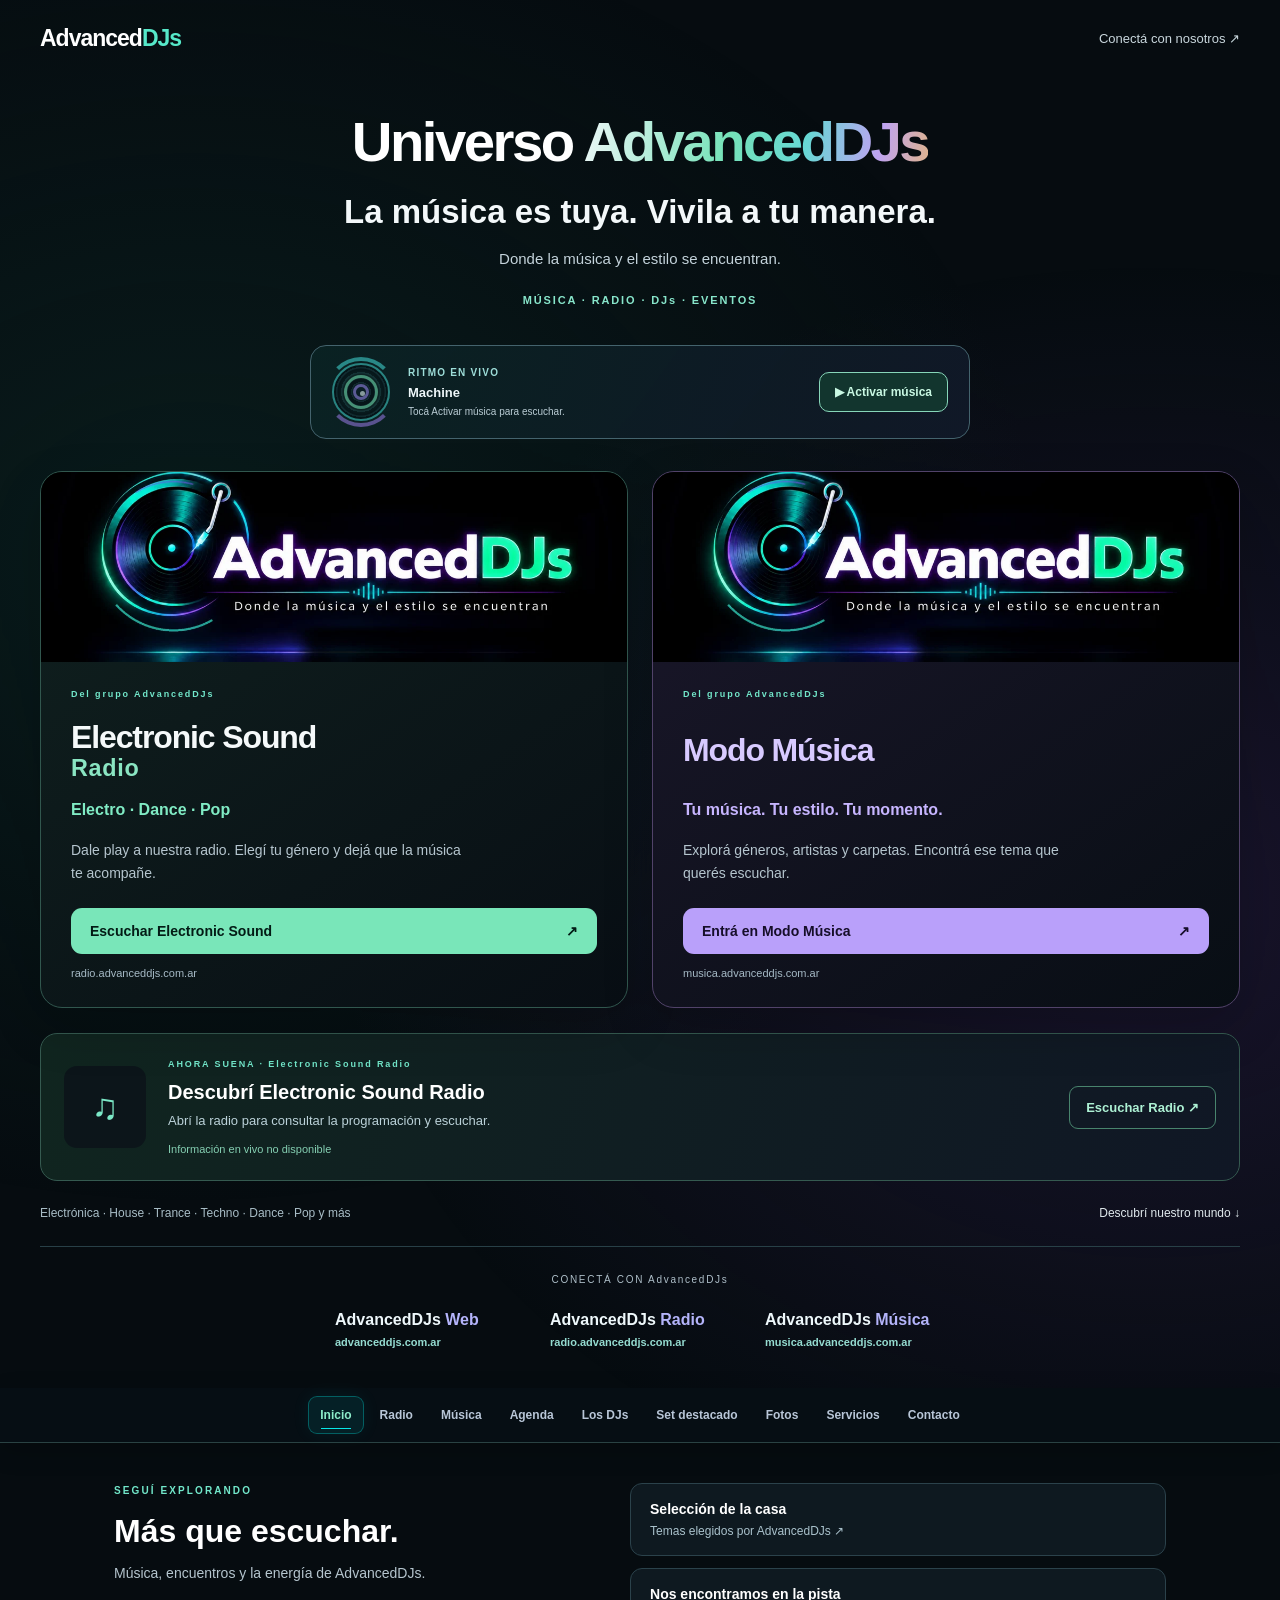
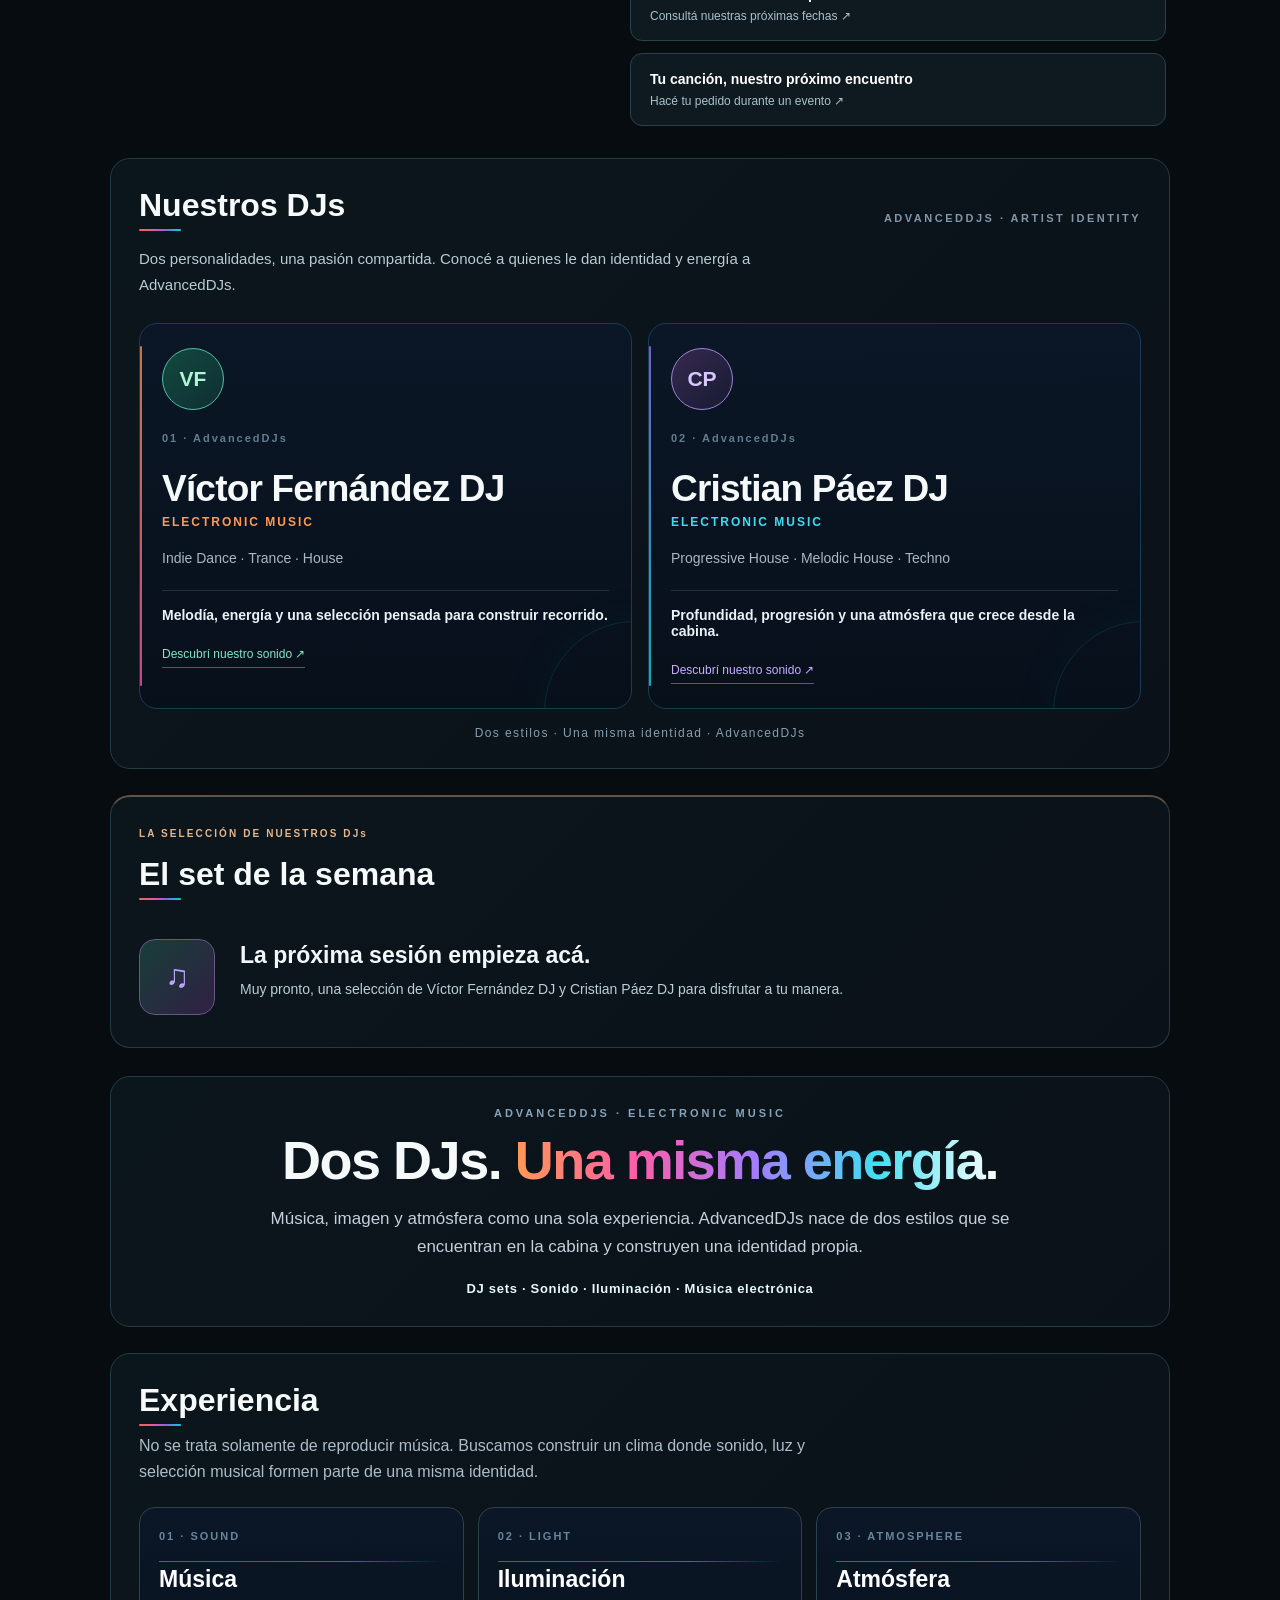
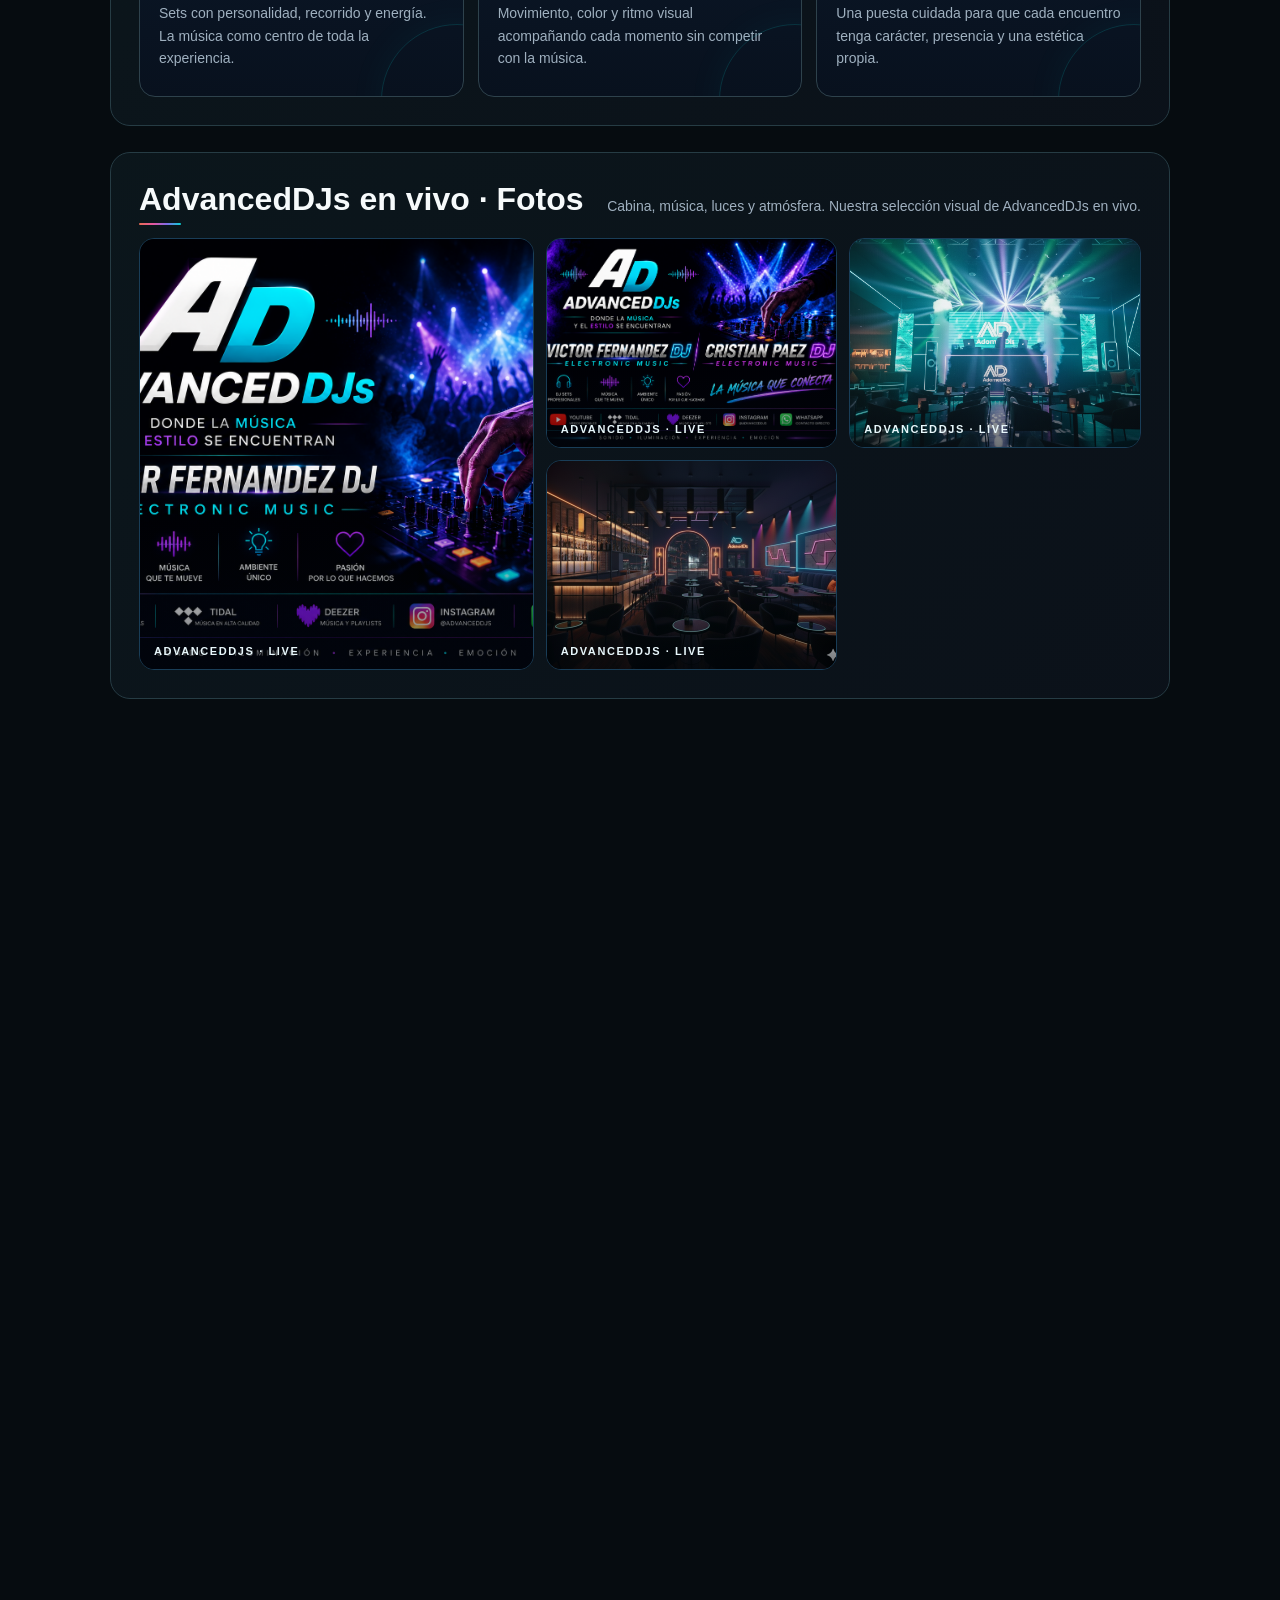
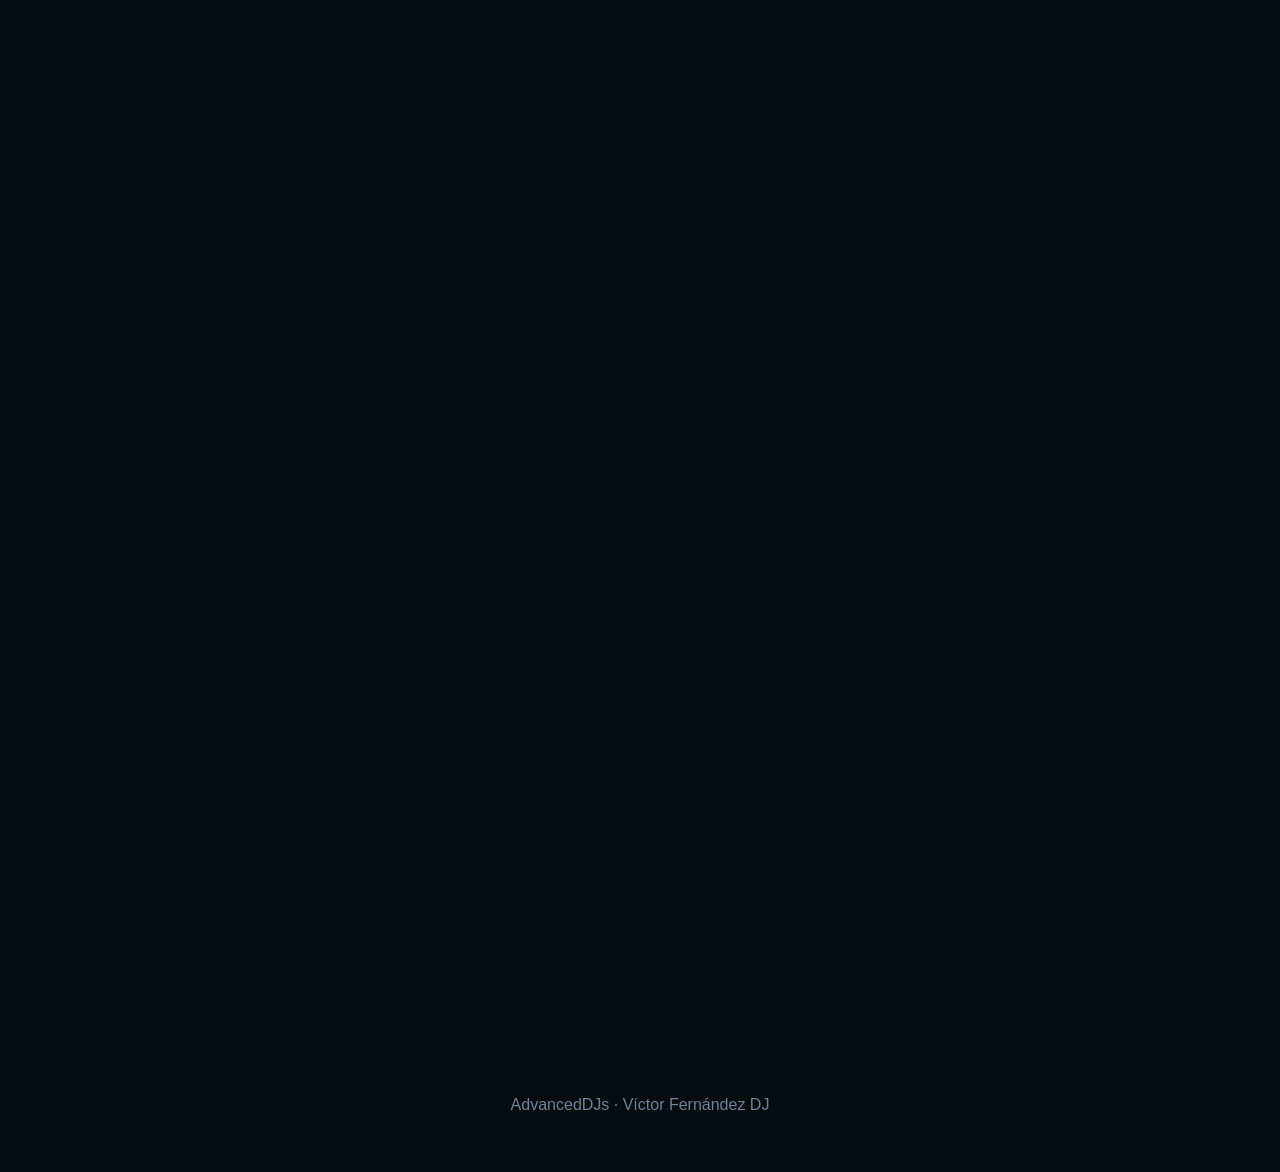
==== index.html @ 0507ba65 "AdvancedDJs Control: actualizar web" ====
<!DOCTYPE html>
<html lang="es">
<head>
<meta charset="UTF-8">
<meta name="viewport" content="width=device-width, initial-scale=1.0">
<title>Universo AdvancedDJs · Radio, Música y DJs</title>
<style id="advanceddjs-final-styles">
:root{
    --bg:#07101f;
    --panel:#070d18;
    --panel2:#0d1728;
    --line:#173653;
    --cyan:#08e7e7;
    --blue:#1a7cff;
    --text:#f7f9fc;
    --muted:#aeb9c8;
    --accent:#00d9d9;
    --shadow:0 14px 40px rgba(0,0,0,.34);
  }
  *{box-sizing:border-box}
  html{scroll-behavior:smooth}
  body{
    margin:0;
    font-family:Arial,Helvetica,sans-serif;
    background:linear-gradient(180deg,#101b36 0%,#0b1326 45%,#08101d 100%);
    color:var(--text);
    padding-bottom:118px;
  }
  a{color:inherit}
  .hero{
    min-height:380px;
    display:flex;
    align-items:center;
    justify-content:center;
    text-align:center;
    padding:55px 20px 40px;
    background:
      radial-gradient(circle at 50% 20%,rgba(0,229,229,.16),transparent 30%),
      linear-gradient(180deg,#030814 0%,#0b1530 100%);
    border-bottom:1px solid var(--line);
  }
  .hero-inner{max-width:1050px}
  .brand{
    font-size:clamp(42px,8vw,90px);
    margin:0;
    letter-spacing:-2px;
    line-height:.95;
    font-weight:900;
  }
  .brand span{color:var(--cyan)}
  .tagline{
    color:#c8d3e7;
    font-size:clamp(17px,2vw,23px);
    margin:18px auto 26px;
    max-width:760px;
  }
  .chips{display:flex;gap:10px;justify-content:center;flex-wrap:wrap}
  .chip{
    padding:9px 15px;border:1px solid #245272;border-radius:999px;
    background:rgba(8,20,40,.72);color:#dceafb;font-size:14px
  }
  .wrap{width:min(980px,calc(100% - 32px));margin:0 auto}
  .section{
    background:rgba(5,11,22,.96);
    border:1px solid rgba(46,91,125,.25);
    border-radius:18px;
    padding:31px 32px;
    margin:32px 0;
    box-shadow:var(--shadow);
  }
  h2{margin:0 0 22px;color:var(--cyan);font-size:32px}
  h3{margin:0 0 6px;font-size:18px}
  p{line-height:1.6;margin:9px 0}
  .muted{color:var(--muted)}
  .people{display:grid;grid-template-columns:1fr 1fr;gap:28px}
  .person{
    padding:18px;border:1px solid #17314d;border-radius:14px;background:#0a1220
  }
  .services{display:grid;grid-template-columns:repeat(2,minmax(0,1fr));gap:13px}
  .service{
    background:#0b1525;border:1px solid #173653;border-radius:13px;padding:15px;
    display:flex;gap:12px;align-items:center
  }
  .service b{display:block}
  .gallery-toolbar,.music-toolbar{
    display:flex;align-items:center;gap:12px;flex-wrap:wrap;margin-bottom:18px
  }
  .btn,.file-label{
    border:1px solid #12718a;background:#073244;color:#fff;
    padding:11px 16px;border-radius:10px;cursor:pointer;font-weight:700;
    transition:.2s ease;
  }
  .btn:hover,.file-label:hover{transform:translateY(-1px);background:#084359}
  input[type=file]{display:none}
  .hint{color:#8293aa;font-size:13px}
  .gallery{
    display:grid;grid-template-columns:repeat(3,minmax(0,1fr));gap:13px;
  }
  .photo{
    position:relative;aspect-ratio:4/3;border-radius:13px;overflow:hidden;
    border:1px solid #1a3e5b;background:#0b1421
  }
  .photo img{width:100%;height:100%;object-fit:cover;display:block}
  .empty{
    border:1px dashed #28516e;border-radius:13px;min-height:170px;
    display:grid;place-items:center;color:#71839b;text-align:center;padding:20px
  }
  .track-list{display:grid;gap:9px}
  .track{
    display:grid;grid-template-columns:28px 46px 1fr auto;align-items:center;gap:12px;
    border:1px solid #193a55;background:#091321;border-radius:12px;padding:10px 13px
  }
  .play-track{
    width:40px;height:40px;border-radius:50%;border:1px solid #166a80;
    background:#063348;color:#fff;cursor:pointer;font-size:18px
  }
  .track-title{font-weight:700}
  .track small{color:#8799ae}
  .remove{
    background:transparent;border:0;color:#6d8198;cursor:pointer;font-size:20px
  }
  .player{
    position:fixed;left:0;right:0;bottom:0;z-index:50;
    background:rgba(2,6,12,.97);border-top:1px solid #1c405c;
    box-shadow:0 -10px 32px rgba(0,0,0,.4);
  }
  .player-inner{
    max-width:1150px;margin:auto;padding:10px 16px;
    display:grid;grid-template-columns:minmax(180px,1fr) auto minmax(240px,1.3fr);
    gap:18px;align-items:center
  }
  .now{min-width:0}
  .now-title{font-weight:800;white-space:nowrap;overflow:hidden;text-overflow:ellipsis}
  .now-sub{font-size:12px;color:#8798ac;margin-top:3px}
  .controls{display:flex;align-items:center;gap:8px}
  .control{
    border:0;background:#111f31;color:#fff;width:39px;height:39px;
    border-radius:50%;font-size:18px;cursor:pointer
  }
  .control.main{background:var(--cyan);color:#00171b;width:46px;height:46px}
  .progress-area{display:grid;grid-template-columns:auto 1fr auto auto;gap:8px;align-items:center}
  .time{font-size:11px;color:#8091a5}
  input[type=range]{accent-color:var(--cyan);width:100%}
  .volume{width:85px!important}
  .music-stage{display:grid;grid-template-columns:minmax(0,1.35fr) minmax(280px,.65fr);gap:16px;align-items:stretch;margin-top:18px}
  .music-stage .track-list{min-width:0}
  .visualizer-card{border:1px solid #193a55;background:linear-gradient(180deg,#091725,#07101b);border-radius:14px;padding:14px;display:flex;flex-direction:column;min-height:230px}
  .visualizer-head{display:flex;justify-content:space-between;gap:10px;align-items:center;margin-bottom:10px}
  .visualizer-title{font-weight:800;color:#e9fbff}
  .visualizer-status{font-size:12px;color:#7ea1b8}
  #visualizer{width:100%;height:165px;display:block;border-radius:10px;background:radial-gradient(circle at 50% 100%,rgba(8,231,231,.10),transparent 50%),#050b12}
  .eq-labels{display:flex;justify-content:space-between;color:#5f8095;font-size:10px;margin-top:7px;letter-spacing:.4px}
  .track.active{border-color:#08aebd;box-shadow:0 0 0 1px rgba(8,231,231,.10) inset;background:#0a1b2b}
  .track-index{font-size:12px;color:#5e758a;text-align:center;font-weight:700}
  @media(max-width:760px){.music-stage{grid-template-columns:1fr}.visualizer-card{min-height:210px}}
  footer{text-align:center;color:#6f8299;padding:20px 0 34px}
  @media(max-width:760px){
    .people,.services,#admin > div[style*="grid-template-columns"]{grid-template-columns:1fr}
    .gallery{grid-template-columns:repeat(2,minmax(0,1fr))}
    .section{padding:24px 20px}
    .player-inner{grid-template-columns:1fr auto}
    .progress-area{grid-column:1/-1}
  }

  .hero{position:relative;overflow:hidden;isolation:isolate}
  .hero::before,.hero::after{
    content:"";position:absolute;z-index:-1;pointer-events:none;
    width:46vw;height:520px;top:-70px;opacity:.28;filter:blur(24px);
    animation:sideGlow 8s ease-in-out infinite alternate;
  }
  .hero::before{
    left:-18vw;
    background:radial-gradient(ellipse at 65% 48%,rgba(0,229,229,.24) 0%,rgba(26,124,255,.08) 28%,rgba(0,229,229,.025) 48%,transparent 72%);
    transform:rotate(-10deg);
  }
  .hero::after{
    right:-18vw;
    background:radial-gradient(ellipse at 35% 48%,rgba(0,229,229,.20) 0%,rgba(26,124,255,.07) 28%,rgba(0,229,229,.02) 48%,transparent 72%);
    transform:rotate(10deg);animation-delay:-3s;
  }
  .hero-lights{position:absolute;inset:0;z-index:-1;pointer-events:none;overflow:hidden}
  .light-beam{position:absolute;top:-90px;width:110px;height:570px;opacity:.105;filter:blur(8px);transform-origin:top center;background:linear-gradient(180deg,rgba(123,255,247,.75),rgba(0,217,217,.16) 48%,transparent 90%);clip-path:polygon(44% 0,56% 0,100% 100%,0 100%);animation:beamDrift 10s ease-in-out infinite alternate}
  .light-beam.b1{left:4%;transform:rotate(-18deg)}
  .light-beam.b2{left:16%;opacity:.07;transform:rotate(-8deg);animation-delay:-4s}
  .light-beam.b3{right:5%;transform:rotate(18deg);animation-delay:-2s}
  .light-beam.b4{right:17%;opacity:.065;transform:rotate(8deg);animation-delay:-6s}
  .hero-halo{position:absolute;z-index:-1;left:50%;top:46%;width:520px;height:220px;transform:translate(-50%,-50%);background:radial-gradient(ellipse,rgba(0,229,229,.065),transparent 68%);filter:blur(12px);pointer-events:none;animation:haloBreath 5.5s ease-in-out infinite}
  .brand{position:relative;text-shadow:0 0 22px rgba(0,229,229,.07);animation:brandEnter .9s ease-out both}
  .brand::after{content:"";position:absolute;left:8%;right:8%;bottom:-12px;height:1px;background:linear-gradient(90deg,transparent,rgba(0,229,229,.65),transparent);opacity:.45;transform:scaleX(.35);animation:lineBreath 4s ease-in-out infinite}
  @keyframes sideGlow{from{opacity:.19;transform:translateY(-8px) scale(.96)}to{opacity:.31;transform:translateY(14px) scale(1.04)}}
  @keyframes beamDrift{0%{margin-top:-10px}100%{margin-top:22px}}
  @keyframes haloBreath{0%,100%{opacity:.45;transform:translate(-50%,-50%) scale(.94)}50%{opacity:.85;transform:translate(-50%,-50%) scale(1.08)}}
  @keyframes brandEnter{from{opacity:0;transform:translateY(10px);filter:blur(5px)}to{opacity:1;transform:none;filter:none}}
  @keyframes lineBreath{0%,100%{opacity:.25;transform:scaleX(.35)}50%{opacity:.65;transform:scaleX(.82)}}
  @media (prefers-reduced-motion:reduce){.hero::before,.hero::after,.light-beam,.hero-halo,.brand,.brand::after{animation:none!important}}

  :root{--music-energy:0;--music-energy-soft:0}
  .music-side-fx{position:fixed;inset:0;z-index:0;pointer-events:none;overflow:hidden;opacity:0;transition:opacity .45s ease}
  body.music-playing .music-side-fx{opacity:1}
  .side-zone{position:absolute;top:0;bottom:0;width:min(27vw,360px);overflow:hidden;filter:saturate(.95)}
  .side-zone.left{left:0}.side-zone.right{right:0}
  .side-zone::before{content:"";position:absolute;inset:-10% -48%;background:radial-gradient(ellipse at center,rgba(16,239,224,calc(.055 + var(--music-energy-soft)*.12)),transparent 62%);filter:blur(20px)}
  .side-beam{position:absolute;top:-16vh;width:112px;height:138vh;transform-origin:50% 0%;clip-path:polygon(46% 0,54% 0,100% 100%,0 100%);background:linear-gradient(180deg,rgba(210,255,251,.62),rgba(26,239,225,.22) 30%,rgba(0,174,194,.07) 64%,transparent 94%);filter:blur(4.5px);opacity:calc(.08 + var(--music-energy)*.28);mix-blend-mode:screen;transition:opacity .06s linear}
  .side-beam.sb4{width:76px;opacity:calc(.055 + var(--music-energy-soft)*.18);filter:blur(3px)}
  .left .sb1{left:-34px;animation:musicSweepL 4.8s ease-in-out infinite alternate}
  .left .sb2{left:58px;animation:musicSweepL2 6.2s ease-in-out infinite alternate -2s}
  .left .sb3{left:145px;width:74px;animation:musicSweepL3 5.4s ease-in-out infinite alternate -3.5s}
  .left .sb4{left:215px;animation:musicSweepL4 7s ease-in-out infinite alternate -1s}
  .right .sb1{right:-34px;animation:musicSweepR 5s ease-in-out infinite alternate -.7s}
  .right .sb2{right:58px;animation:musicSweepR2 6.4s ease-in-out infinite alternate -2.6s}
  .right .sb3{right:145px;width:74px;animation:musicSweepR3 5.6s ease-in-out infinite alternate -3.8s}
  .right .sb4{right:215px;animation:musicSweepR4 7.2s ease-in-out infinite alternate -1.4s}
  .side-scan{position:absolute;left:-15%;right:-15%;height:2px;top:18%;background:linear-gradient(90deg,transparent,rgba(171,255,249,.7),rgba(0,229,216,.55),transparent);box-shadow:0 0 12px rgba(0,229,216,.34);opacity:calc(.08 + var(--music-energy-soft)*.36);animation:scanDown 5.8s linear infinite}
  .side-dots{position:absolute;inset:0;opacity:calc(.08 + var(--music-energy-soft)*.24);background-image:radial-gradient(circle,rgba(158,255,248,.48) 0 1px,transparent 1.7px);background-size:37px 47px;mask-image:linear-gradient(to bottom,transparent 0%,#000 12%,#000 90%,transparent 100%);animation:dotsFloat 7.5s linear infinite}
  .side-pulse{position:absolute;top:40%;width:220px;height:220px;border:1px solid rgba(0,229,216,.23);border-radius:50%;opacity:calc(.05 + var(--music-energy)*.24);transform:scale(calc(.70 + var(--music-energy-soft)*.55));box-shadow:0 0 46px rgba(0,229,216,calc(.04 + var(--music-energy-soft)*.11));transition:transform .06s linear,opacity .06s linear}
  .left .side-pulse{left:-115px}.right .side-pulse{right:-115px}
  @keyframes musicSweepL{0%{transform:rotate(-28deg) translateX(-30px)}55%{transform:rotate(-11deg) translateX(20px)}100%{transform:rotate(-20deg) translateX(48px)}}
  @keyframes musicSweepL2{0%{transform:rotate(-16deg) translateX(-18px)}100%{transform:rotate(4deg) translateX(34px)}}
  @keyframes musicSweepL3{0%{transform:rotate(-5deg) translateX(-14px)}100%{transform:rotate(14deg) translateX(25px)}}
  @keyframes musicSweepL4{0%{transform:rotate(8deg) translateX(-22px)}100%{transform:rotate(22deg) translateX(18px)}}
  @keyframes musicSweepR{0%{transform:rotate(28deg) translateX(30px)}55%{transform:rotate(11deg) translateX(-20px)}100%{transform:rotate(20deg) translateX(-48px)}}
  @keyframes musicSweepR2{0%{transform:rotate(16deg) translateX(18px)}100%{transform:rotate(-4deg) translateX(-34px)}}
  @keyframes musicSweepR3{0%{transform:rotate(5deg) translateX(14px)}100%{transform:rotate(-14deg) translateX(-25px)}}
  @keyframes musicSweepR4{0%{transform:rotate(-8deg) translateX(22px)}100%{transform:rotate(-22deg) translateX(-18px)}}
  @keyframes scanDown{0%{top:8%;opacity:0}12%{opacity:.55}50%{opacity:.28}88%{opacity:.5}100%{top:92%;opacity:0}}
  @keyframes dotsFloat{from{background-position:0 0}to{background-position:18px -141px}}
  body>header,body>main,body>.player{position:relative;z-index:2}
  @media(max-width:900px){.side-zone{width:17vw}.side-beam{width:66px}.left .sb3,.right .sb3{display:none}}
  @media(max-width:620px){.music-side-fx{display:none}}
  @media(prefers-reduced-motion:reduce){.side-beam,.side-dots{animation:none!important}}

  .brand{transition:text-shadow .12s ease,filter .12s ease;position:relative;z-index:2}
  body.music-playing .brand{filter:brightness(1.05)}
  .show-toggle{position:fixed;right:18px;bottom:132px;z-index:70;border:1px solid #17869a;background:rgba(4,28,39,.92);color:#eaffff;padding:10px 15px;border-radius:999px;font-weight:800;cursor:pointer;box-shadow:0 8px 25px rgba(0,0,0,.3)}
  .show-toggle.active{background:var(--cyan);color:#00171b;box-shadow:0 0 24px rgba(8,231,231,.34)}
  body.show-mode #quienes,body.show-mode #presentacion,body.show-mode #servicios,body.show-mode #galeria,body.show-mode #contacto,body.show-mode #plataformas,body.show-mode footer{display:none!important}
  body.show-mode .hero{min-height:46vh}
  body.show-mode #musica{margin-top:24px}
  body.show-mode .wrap{width:min(1100px,calc(100% - 32px))}
  .live-badge{display:none;margin-left:9px;padding:3px 7px;border-radius:999px;background:rgba(8,231,231,.13);border:1px solid rgba(8,231,231,.35);font-size:10px;color:var(--cyan);letter-spacing:1px;vertical-align:middle}
  body.music-playing .live-badge{display:inline-block}

  .photo{cursor:zoom-in;transition:transform .25s ease,border-color .25s ease,box-shadow .25s ease}
  .photo:hover{transform:translateY(-3px) scale(1.012);border-color:#1fa9b8;box-shadow:0 14px 28px rgba(0,0,0,.32),0 0 24px rgba(8,231,231,.08)}
  .photo::after{content:"⌕";position:absolute;right:10px;bottom:9px;width:34px;height:34px;border-radius:50%;display:grid;place-items:center;background:rgba(2,9,16,.70);border:1px solid rgba(8,231,231,.35);color:#dfffff;font-size:20px;opacity:0;transform:translateY(5px);transition:.22s ease;backdrop-filter:blur(5px)}
  .photo:hover::after{opacity:1;transform:translateY(0)}
  .lightbox{position:fixed;inset:0;z-index:120;display:none;align-items:center;justify-content:center;padding:28px;background:rgba(0,4,9,.88);backdrop-filter:blur(9px)}
  .lightbox.open{display:flex;animation:lbFade .22s ease}
  .lightbox-stage{position:relative;width:min(1180px,94vw);height:min(78vh,780px);display:flex;align-items:center;justify-content:center}
  .lightbox-img{max-width:100%;max-height:100%;object-fit:contain;border-radius:16px;border:1px solid rgba(74,163,190,.36);box-shadow:0 26px 90px rgba(0,0,0,.68),0 0 42px rgba(8,231,231,.08);animation:lbZoom .24s ease}
  .lightbox-close,.lightbox-nav{position:absolute;border:1px solid rgba(50,153,178,.48);background:rgba(5,18,30,.78);color:#fff;cursor:pointer;display:grid;place-items:center;backdrop-filter:blur(8px);transition:.2s ease}
  .lightbox-close:hover,.lightbox-nav:hover{background:rgba(8,55,70,.9);border-color:#08d7d7;transform:scale(1.05)}
  .lightbox-close{top:18px;right:20px;width:45px;height:45px;border-radius:50%;font-size:27px;z-index:2}
  .lightbox-nav{top:50%;transform:translateY(-50%);width:52px;height:68px;border-radius:14px;font-size:31px;z-index:2}
  .lightbox-nav:hover{transform:translateY(-50%) scale(1.05)}
  .lightbox-prev{left:18px}.lightbox-next{right:18px}
  .lightbox-caption{position:absolute;left:50%;bottom:18px;transform:translateX(-50%);max-width:80%;padding:9px 15px;border-radius:999px;background:rgba(2,9,16,.72);border:1px solid rgba(31,122,146,.38);color:#d8e8ef;font-size:13px;white-space:nowrap;overflow:hidden;text-overflow:ellipsis;backdrop-filter:blur(8px)}
  .lightbox-count{color:var(--cyan);font-weight:800;margin-left:8px}
  @keyframes lbFade{from{opacity:0}to{opacity:1}}
  @keyframes lbZoom{from{opacity:0;transform:scale(.965)}to{opacity:1;transform:scale(1)}}
  @media(max-width:700px){.lightbox{padding:14px}.lightbox-stage{width:100%;height:76vh}.lightbox-nav{width:44px;height:58px;font-size:27px}.lightbox-prev{left:6px}.lightbox-next{right:6px}.lightbox-close{right:8px;top:8px}.lightbox-caption{bottom:8px;max-width:90%}}

  .photo.selected{border-color:var(--cyan);box-shadow:0 0 0 2px rgba(8,231,231,.16),0 14px 30px rgba(0,0,0,.34),0 0 26px rgba(8,231,231,.13)}
  .photo-selector{position:absolute;left:9px;top:9px;z-index:4;width:31px;height:31px;border-radius:50%;border:1px solid rgba(120,205,218,.5);background:rgba(2,10,18,.74);color:#d8f7f7;display:grid;place-items:center;cursor:pointer;font-size:16px;font-weight:900;backdrop-filter:blur(6px);transition:.18s ease}
  .photo-selector:hover{transform:scale(1.07);border-color:var(--cyan);background:rgba(5,45,57,.9)}
  .photo.selected .photo-selector{background:var(--cyan);color:#00171b;border-color:var(--cyan);box-shadow:0 0 17px rgba(8,231,231,.3)}
  .gallery-toolbar .btn:disabled{opacity:.42;cursor:not-allowed;transform:none;background:#0b1a27;border-color:#244050;color:#77909f}

  .now{display:grid;grid-template-columns:54px minmax(0,1fr);gap:11px;align-items:center;min-width:0}
  .now-cover{width:54px;height:54px;border-radius:11px;overflow:hidden;position:relative;border:1px solid rgba(34,126,150,.58);background:radial-gradient(circle at 35% 25%,rgba(8,231,231,.22),transparent 34%),linear-gradient(145deg,#0b2030,#06101a 68%);box-shadow:0 7px 18px rgba(0,0,0,.34),inset 0 0 20px rgba(8,231,231,.035);display:grid;place-items:center;transition:width .28s ease,height .28s ease,border-radius .28s ease,box-shadow .28s ease}
  .now-cover img{width:100%;height:100%;object-fit:cover;display:none}
  .now-cover.has-image img{display:block}
  .now-cover.has-image .cover-fallback{display:none}
  .cover-fallback{position:absolute;inset:0;display:grid;place-items:center;font-weight:900;font-size:16px;letter-spacing:-1px;color:#eaffff;text-shadow:0 0 14px rgba(8,231,231,.28)}
  .cover-fallback span{color:var(--cyan)}
  .cover-ring{position:absolute;width:31px;height:31px;border-radius:50%;border:1px solid rgba(8,231,231,.26);box-shadow:0 0 13px rgba(8,231,231,.08);opacity:.65}
  body.music-playing .cover-ring{animation:coverSpin 5s linear infinite}
  .now-copy{min-width:0}
  .now-title{white-space:nowrap;overflow:hidden;text-overflow:ellipsis}
  body.show-mode .player-inner{max-width:1250px;grid-template-columns:minmax(330px,1.05fr) auto minmax(300px,1.25fr);padding-top:14px;padding-bottom:14px}
  body.show-mode .now{grid-template-columns:82px minmax(0,1fr);gap:15px}
  body.show-mode .now-cover{width:82px;height:82px;border-radius:15px;box-shadow:0 10px 30px rgba(0,0,0,.45),0 0 28px rgba(8,231,231,.10)}
  body.show-mode .cover-fallback{font-size:22px}
  body.show-mode .cover-ring{width:48px;height:48px}
  body.show-mode .now-title{font-size:17px}
  body.show-mode .now-sub{font-size:13px}
  body.show-mode .show-toggle{bottom:154px}
  @keyframes coverSpin{to{transform:rotate(360deg)}}
  @media(max-width:760px){.now{grid-template-columns:46px minmax(0,1fr);gap:9px}.now-cover{width:46px;height:46px}.player-inner{grid-template-columns:minmax(0,1fr) auto}.progress-area{grid-column:1/-1}body.show-mode .player-inner{grid-template-columns:minmax(0,1fr) auto}body.show-mode .now{grid-template-columns:60px minmax(0,1fr)}body.show-mode .now-cover{width:60px;height:60px}}

  .contact-grid{display:grid;grid-template-columns:repeat(3,minmax(0,1fr));gap:14px}
  .contact-card,.platform-card{
    border:1px solid #173653;background:linear-gradient(180deg,#0b1728,#09121f);
    border-radius:15px;padding:18px;min-height:130px;display:flex;flex-direction:column;
    justify-content:space-between;box-shadow:0 10px 24px rgba(0,0,0,.18);
    transition:transform .2s ease,border-color .2s ease,box-shadow .2s ease;
  }
  .contact-card:hover,.platform-card:hover{transform:translateY(-2px);border-color:#1c7187;box-shadow:0 13px 30px rgba(0,0,0,.26)}
  .contact-icon,.platform-icon{font-size:28px;margin-bottom:10px}
  .contact-card b,.platform-card b{font-size:18px}
  .contact-card .muted,.platform-card .muted{font-size:13px;display:block;margin:5px 0 14px}
  .direct-link{display:inline-flex;align-items:center;justify-content:center;gap:8px;text-decoration:none;
    border:1px solid #14748c;background:#073244;color:#fff;padding:10px 13px;border-radius:10px;font-weight:800}
  .direct-link:hover{background:#08465c}
  .platform-grid{display:grid;grid-template-columns:repeat(3,minmax(0,1fr));gap:14px}
  .platform-card{text-align:center;align-items:stretch}
  .platform-card .platform-icon{font-size:34px}
  .player-platforms{
    display:flex;align-items:center;justify-content:center;gap:8px;flex-wrap:wrap;
    padding:7px 12px 0;
  }
  .player-platform-label{font-size:10px;letter-spacing:1.2px;text-transform:uppercase;color:#6f859b;font-weight:800;margin-right:2px}
  .player-platform{
    display:inline-flex;align-items:center;gap:6px;text-decoration:none;color:#dcebf6;
    border:1px solid #1b4762;background:rgba(7,25,39,.86);border-radius:999px;
    padding:6px 10px;font-size:11px;font-weight:800;transition:.2s ease;
  }
  .player-platform:hover{transform:translateY(-1px);border-color:var(--cyan);box-shadow:0 0 16px rgba(8,231,231,.12)}
  .player-platform .picon{color:var(--cyan);font-size:12px}
  .contact-phone-secondary{display:none}
  .contact-phone-secondary.visible{display:flex}
  @media(max-width:760px){
    .player-platforms{justify-content:flex-start;overflow-x:auto;flex-wrap:nowrap;padding:6px 14px 0}
    .player-platform-label{display:none}
    .player-platform{white-space:nowrap}
  }
  .admin-links{display:grid;grid-template-columns:repeat(2,minmax(0,1fr));gap:12px;margin-top:14px}
  .admin-field{display:grid;gap:6px}
  .admin-field label{font-size:12px;color:#8ea2b7;font-weight:700}
  .admin-field input{width:100%;padding:10px 11px;border-radius:9px;border:1px solid #1b425e;background:#08111d;color:#fff;outline:none}
  .admin-field input:focus{border-color:var(--cyan)}
  .save-links{margin-top:14px}
  @media(max-width:760px){.contact-grid,.platform-grid,.admin-links{grid-template-columns:1fr}}

  #admin{display:none}
  body.admin-mode #admin{display:block}
  .admin-ui{display:none!important}
  body.admin-mode .admin-ui{display:flex!important}
  .admin-access{
    position:fixed;left:16px;bottom:132px;z-index:72;width:42px;height:42px;border-radius:50%;
    border:1px solid #214760;background:rgba(4,16,28,.88);color:#8da5b8;cursor:pointer;
    font-size:17px;box-shadow:0 8px 22px rgba(0,0,0,.28);transition:.2s ease;backdrop-filter:blur(8px)
  }
  .admin-access:hover{color:#fff;border-color:#17869a;box-shadow:0 0 18px rgba(8,231,231,.12)}
  .admin-access.active{color:#00171b;background:var(--cyan);border-color:var(--cyan)}
  .admin-note{margin-left:8px;font-size:12px;color:#7890a4}
  .contact-card.unconfigured{display:none}
  @media(max-width:760px){
    .admin-access{left:10px;bottom:154px;width:38px;height:38px;font-size:15px}
    .show-toggle{right:10px}
  }

  .quick-nav{position:sticky;top:0;z-index:46;background:rgba(3,9,18,.93);backdrop-filter:blur(14px);border-bottom:1px solid rgba(32,92,126,.45);box-shadow:0 8px 26px rgba(0,0,0,.2)}
  .quick-nav-inner{width:min(1180px,calc(100% - 24px));margin:auto;display:flex;align-items:center;gap:6px;overflow-x:auto;scrollbar-width:none;padding:9px 0}
  .quick-nav-inner::-webkit-scrollbar{display:none}
  .quick-link{flex:0 0 auto;text-decoration:none;color:#b8c6d8;border:1px solid transparent;border-radius:9px;padding:9px 12px;font-size:13px;font-weight:800;transition:.2s ease;white-space:nowrap}
  .quick-link:hover,.quick-link.active{color:#fff;background:rgba(0,217,217,.09);border-color:rgba(0,217,217,.34);box-shadow:0 0 18px rgba(0,217,217,.07)}
  .quick-link .mi{margin-right:6px;color:var(--cyan)}
  section[id],header[id]{scroll-margin-top:72px}
  .track-list:not(.expanded) .track:nth-child(n+4){display:none}
  .tracks-expand{margin-top:10px;width:100%;border:1px solid #19516d;background:#081b2a;color:#dffcff;border-radius:11px;padding:11px 14px;font-weight:800;cursor:pointer;transition:.2s ease}
  .tracks-expand:hover{background:#0a3042;border-color:#09bfc7}
  .tracks-expand[hidden]{display:none}
  .brand-svg{width:34px;height:34px;display:block}
  .contact-icon .brand-svg,.platform-icon .brand-svg{margin:auto}
  .platform-card.youtube .platform-icon{color:#ff3b3b}
  .platform-card.tidal .platform-icon{color:#fff}
  .platform-card.deezer .platform-icon{color:#b95cff}
  @media(max-width:760px){.quick-nav-inner{width:calc(100% - 12px)}.quick-link{padding:8px 10px;font-size:12px}}

  .admin-access{width:auto;min-width:108px;padding:0 15px;gap:8px;display:flex;align-items:center;justify-content:center;white-space:nowrap}
  .admin-gear{font-size:17px;line-height:1}
  .admin-text{font-size:12px;font-weight:900;letter-spacing:.7px}
  button,.btn,.file-label,.control,.play-track,.admin-access{touch-action:manipulation;-webkit-tap-highlight-color:transparent}
  .file-label{display:inline-flex;align-items:center;justify-content:center;min-height:44px}
  @media (hover:none){.btn:hover,.file-label:hover{transform:none}}
  @media(max-width:760px){
    body{padding-bottom:150px}
    .wrap{width:min(100% - 20px,980px)}
    .hero{min-height:320px;padding:38px 14px 30px}
    .brand{font-size:clamp(38px,14vw,64px)}
    .section{margin:18px 0;padding:21px 16px;border-radius:15px}
    h2{font-size:26px}
    .gallery{grid-template-columns:1fr 1fr;gap:9px}
    .gallery-toolbar,.music-toolbar{align-items:stretch}
    .gallery-toolbar .file-label,.music-toolbar .file-label,.gallery-toolbar .btn,.music-toolbar .btn{flex:1 1 145px}
    .track{grid-template-columns:42px minmax(0,1fr) auto;padding:9px 10px}
    .player-inner{padding:9px 10px;gap:9px}
    .progress-area{gap:6px}
    .volume{width:70px!important}
    .admin-access{left:10px;bottom:160px;min-width:98px;height:44px;padding:0 12px;border-radius:22px}
    body.admin-mode #admin{scroll-margin-top:14px}
    .admin-links{grid-template-columns:1fr}
    .admin-field input{min-height:44px;font-size:16px}
  }
  @media(max-width:430px){
    .gallery{grid-template-columns:1fr}
    .people,.services{grid-template-columns:1fr}
    .admin-access{bottom:166px}
    .admin-text{font-size:11px}
  }
  @supports(padding:max(0px)){
    .admin-access{left:max(10px,env(safe-area-inset-left));bottom:max(154px,calc(140px + env(safe-area-inset-bottom)))}
  }

  .share-web-box{
    margin-top:14px;
    width:min(620px,100%);
    display:flex;
    align-items:center;
    justify-content:space-between;
    gap:16px;
    padding:14px 18px;
    border:1px solid rgba(37,211,102,.65);
    border-radius:14px;
    background:linear-gradient(180deg,#0b1728,#09121f);
  }
  .share-web-left{display:flex;align-items:center;gap:14px;min-width:0}
  .share-web-dot{
    width:24px;height:24px;flex:0 0 24px;border-radius:50%;
    background:radial-gradient(circle at 35% 30%,#c9ffe2 0%,#68e9a0 35%,#25D366 70%,#0b7f45 100%);
  }
  .share-web-copy{display:flex;flex-direction:column;gap:2px;min-width:0}
  .share-web-copy b{font-size:15px}
  .share-web-copy span{font-size:13px;color:var(--muted)}
  .share-web-btn{
    display:inline-flex;align-items:center;justify-content:center;
    min-width:138px;padding:11px 16px;border:1px solid #25D366;
    border-radius:10px;color:#fff;text-decoration:none;font-weight:800;
    background:#071f24;white-space:nowrap;
  }
  @media(max-width:620px){
    .share-web-box{flex-wrap:wrap}
    .share-web-btn{width:100%}
  }

  .whatsapp-contact{
    margin-top:14px;
    width:min(620px,100%);
    display:flex;
    align-items:center;
    justify-content:space-between;
    gap:16px;
    padding:14px 18px;
    border:1px solid rgba(37,211,102,.65);
    border-radius:14px;
    background:linear-gradient(180deg,#0b1728,#09121f);
  }
  .whatsapp-contact-left{display:flex;align-items:center;gap:14px;min-width:0}
  .whatsapp-logo{
    width:30px;height:30px;flex:0 0 30px;border-radius:50%;
    display:grid;place-items:center;background:#25D366;
    box-shadow:0 0 18px rgba(37,211,102,.25);
  }
  .whatsapp-logo svg{width:19px;height:19px;display:block;fill:#fff}
  .whatsapp-contact-copy{display:flex;flex-direction:column;gap:2px;min-width:0}
  .whatsapp-contact-copy b{font-size:15px;color:#fff}
  .whatsapp-contact-copy span{font-size:13px;color:var(--muted)}
  .whatsapp-contact-btn{
    display:inline-flex;align-items:center;justify-content:center;
    min-width:138px;padding:11px 16px;border:1px solid #25D366;
    border-radius:10px;color:#fff;text-decoration:none;font-weight:800;
    background:#071f24;white-space:nowrap;
  }
  .whatsapp-contact-btn:hover,.share-web-btn:hover{
    background:#0a352d;transform:translateY(-1px);
  }
  @media(max-width:620px){
    .whatsapp-contact{flex-wrap:wrap}
    .whatsapp-contact-btn{width:100%}
  }

  #contacto .contact-grid{
    grid-template-columns:repeat(2,minmax(0,1fr));
    align-items:stretch;
  }
  #contacto .contact-card{
    min-height:190px;
  }
  .whatsapp-contact{
    margin-top:0 !important;
    width:100% !important;
    min-height:190px;
    display:flex;
    flex-direction:column;
    align-items:stretch;
    justify-content:space-between;
    gap:14px;
    padding:18px;
    border:1px solid #173653;
    border-radius:15px;
    background:linear-gradient(180deg,#0b1728,#09121f);
    box-shadow:0 10px 24px rgba(0,0,0,.18);
  }
  .whatsapp-contact-left{
    display:flex;
    align-items:flex-start;
    gap:14px;
  }
  .whatsapp-contact-btn{
    width:100%;
    min-width:0;
  }
  .share-web-box{
    margin:14px auto 0 !important;
    width:min(620px,100%) !important;
  }
  @media(max-width:760px){
    #contacto .contact-grid{grid-template-columns:1fr}
  }

.artist-identity{text-align:center;position:relative;overflow:hidden;background:radial-gradient(circle at 15% 15%,rgba(255,75,170,.10),transparent 28%),radial-gradient(circle at 85% 80%,rgba(8,231,231,.10),transparent 28%),linear-gradient(145deg,#07101d,#0b1424)}
.identity-kicker{color:#87a3b7;font-size:11px;font-weight:900;letter-spacing:3px;text-transform:uppercase}
.identity-title{margin:10px 0 8px;font-size:clamp(31px,5vw,54px);font-weight:900;letter-spacing:-1.5px}.identity-title span{background:linear-gradient(90deg,#ff9954,#ff5da9,#a27cff,#42dff1,#fff);-webkit-background-clip:text;background-clip:text;color:transparent}
.identity-lead{max-width:720px;margin:14px auto 24px;color:#c4d0dc;font-size:17px}.artist-duo{display:grid;grid-template-columns:1fr 1fr;gap:14px;max-width:760px;margin:auto}
.artist-profile{text-align:left;padding:17px 18px;border:1px solid #1b405a;border-radius:14px;background:rgba(5,17,29,.72)}.artist-profile b{display:block;font-size:18px;margin-bottom:5px}.artist-profile span{color:#91a7b9;font-size:13px}
.identity-signature{margin-top:20px;color:#e7f8fb;font-size:13px;font-weight:800;letter-spacing:.7px}.presentation-btn{margin-top:24px;border:1px solid rgba(8,231,231,.55);background:#062a38;color:#eaffff;padding:13px 22px;border-radius:999px;font-weight:900;cursor:pointer}
.dj-presentation{position:fixed;inset:0;z-index:200;display:none;background:radial-gradient(circle at 20% 20%,#29142c 0,transparent 35%),radial-gradient(circle at 80% 80%,#082b36 0,transparent 35%),#02060c;color:#fff}.dj-presentation.open{display:block}
.presentation-close{position:absolute;right:22px;top:22px;z-index:5;width:46px;height:46px;border-radius:50%;border:1px solid #315268;background:#08131d;color:#fff;font-size:25px;cursor:pointer}
.presentation-stage{height:100%;display:grid;place-items:center;padding:70px 24px}.presentation-slide{position:absolute;width:min(900px,88vw);text-align:center;opacity:0;transform:translateY(18px);transition:.7s;pointer-events:none}.presentation-slide.active{opacity:1;transform:none}
.ps-brand{font-size:clamp(52px,11vw,112px);font-weight:950;letter-spacing:-4px;line-height:.9}.ps-brand span{color:#08e7e7}.ps-tag{font-size:clamp(20px,3vw,32px);font-weight:700;margin-top:20px}.ps-small{margin-top:15px;color:#8fa8ba;font-size:13px;letter-spacing:1.4px;text-transform:uppercase}
.ps-big{font-size:clamp(32px,6vw,66px);font-weight:900;line-height:1.05}.ps-gradient{background:linear-gradient(90deg,#ff9954,#ff5da9,#a27cff,#42dff1,#fff);-webkit-background-clip:text;background-clip:text;color:transparent}.ps-duo{display:flex;justify-content:center;gap:28px;flex-wrap:wrap;margin-top:25px}.ps-person{min-width:250px;padding:18px;border-top:1px solid #1c6c7e;border-bottom:1px solid #263b55}.ps-person span{display:block;color:#8fa8ba;margin-top:7px}
.presentation-progress{position:absolute;left:50%;bottom:28px;transform:translateX(-50%);display:flex;gap:7px}.presentation-progress span{width:28px;height:3px;background:#263746}.presentation-progress span.active{background:#08e7e7}
@media(max-width:700px){.artist-duo{grid-template-columns:1fr}.identity-lead{font-size:15px}}

.experience-section{
  position:relative;overflow:hidden;
  background:linear-gradient(145deg,#07101c,#091522);
}
.experience-intro{max-width:720px;color:#aebdca;margin-top:-8px;margin-bottom:22px}
.experience-grid{display:grid;grid-template-columns:repeat(3,minmax(0,1fr));gap:14px}
.experience-card{
  position:relative;min-height:190px;padding:22px 19px;border-radius:16px;
  border:1px solid #193b54;background:linear-gradient(180deg,#0b1727,#08111e);
  overflow:hidden;transform:translateY(18px);opacity:0;
  transition:opacity .65s ease,transform .65s ease,border-color .25s ease;
}
.experience-card.visible{transform:none;opacity:1}
.experience-card:nth-child(2){transition-delay:.10s}
.experience-card:nth-child(3){transition-delay:.20s}
.experience-card:hover{border-color:#1c8295}
.experience-number{font-size:11px;color:#68859a;letter-spacing:2px;font-weight:900}
.experience-card h3{font-size:23px;margin:24px 0 9px;color:#fff}
.experience-card p{font-size:14px;color:#9fb0bf;margin:0}
.experience-line{position:absolute;left:19px;right:19px;top:53px;height:1px;background:linear-gradient(90deg,#ff765e,#b86cff,#08e7e7,transparent);opacity:.55}
.experience-card::after{content:"";position:absolute;width:150px;height:150px;right:-70px;bottom:-80px;border:1px solid rgba(8,231,231,.15);border-radius:50%;box-shadow:0 0 38px rgba(8,231,231,.05)}
.identity-actions{margin-top:24px;display:flex;justify-content:center;gap:10px;flex-wrap:wrap}
.listen-now-btn{
  border:1px solid rgba(255,94,166,.55);background:rgba(48,13,38,.72);color:#fff;
  padding:13px 22px;border-radius:999px;font-weight:900;cursor:pointer;transition:.2s ease;
}
.listen-now-btn:hover{transform:translateY(-2px);border-color:#ff6baa;box-shadow:0 0 25px rgba(255,92,169,.12)}
@media(max-width:760px){.experience-grid{grid-template-columns:1fr}.experience-card{min-height:155px}}

#quienes{
  position:relative;
  overflow:hidden;
  background:
    radial-gradient(circle at 12% 20%,rgba(255,104,78,.08),transparent 30%),
    radial-gradient(circle at 88% 78%,rgba(8,231,231,.08),transparent 30%),
    linear-gradient(145deg,#07101d,#0a1422);
}
.djs-heading-row{
  display:flex;
  align-items:end;
  justify-content:space-between;
  gap:18px;
  margin-bottom:22px;
}
.djs-heading-row h2{margin-bottom:0}
.djs-kicker{
  color:#8198aa;
  font-size:11px;
  letter-spacing:2.5px;
  text-transform:uppercase;
  font-weight:900;
}
.dj-artists{
  display:grid;
  grid-template-columns:1fr 1fr;
  gap:16px;
}
.dj-artist-card{
  position:relative;
  min-height:240px;
  padding:24px 22px;
  border:1px solid #1a3b54;
  border-radius:16px;
  background:
    linear-gradient(180deg,rgba(11,23,39,.96),rgba(7,15,26,.96));
  overflow:hidden;
  transition:.25s ease;
}
.dj-artist-card:hover{
  transform:translateY(-3px);
  border-color:#1b7589;
  box-shadow:0 15px 34px rgba(0,0,0,.28),0 0 24px rgba(8,231,231,.06);
}
.dj-artist-card::after{
  content:"";
  position:absolute;
  width:180px;
  height:180px;
  border-radius:50%;
  right:-95px;
  bottom:-95px;
  border:1px solid rgba(8,231,231,.13);
  box-shadow:0 0 55px rgba(8,231,231,.04);
}
.dj-artist-index{
  color:#617d90;
  font-size:11px;
  letter-spacing:2px;
  font-weight:900;
  margin-bottom:26px;
}
.dj-artist-name{
  font-size:clamp(25px,3.2vw,37px);
  font-weight:900;
  line-height:1;
  letter-spacing:-.8px;
  margin-bottom:8px;
}
.dj-artist-role{
  font-size:12px;
  font-weight:900;
  letter-spacing:2px;
  text-transform:uppercase;
  margin-bottom:18px;
}
.dj-artist-card.victor .dj-artist-role{color:#ff9a55}
.dj-artist-card.cristian .dj-artist-role{color:#3fdcf0}
.dj-artist-genres{
  color:#a8b7c5;
  font-size:14px;
  line-height:1.6;
}
.dj-artist-phrase{
  margin-top:20px;
  padding-top:16px;
  border-top:1px solid rgba(38,75,101,.55);
  color:#e9f3f7;
  font-size:14px;
  font-weight:700;
}
.dj-duo-signature{
  margin-top:17px;
  text-align:center;
  color:#879eaf;
  font-size:12px;
  letter-spacing:1.4px;
  text-transform:uppercase;
}
@media(max-width:760px){
  .djs-heading-row{display:block}
  .djs-kicker{margin-top:7px}
  .dj-artists{grid-template-columns:1fr}
  .dj-artist-card{min-height:210px}
}

.hero .brand{
  background:linear-gradient(90deg,#ffffff 0%,#ff9a55 18%,#ff5fae 38%,#9a7dff 58%,#43def1 78%,#ffffff 100%);
  background-size:180% 100%;
  -webkit-background-clip:text;
  background-clip:text;
  color:transparent;
  animation:brandEnter .9s ease-out both,heroChromatic 9s ease-in-out infinite alternate;
}
.hero .brand span{color:inherit}
@keyframes heroChromatic{from{background-position:0% 50%}to{background-position:100% 50%}}
.hero-actions{
  display:flex;justify-content:center;gap:11px;flex-wrap:wrap;margin-top:23px;
}
.hero-cta{
  min-height:48px;padding:0 20px;border-radius:999px;border:1px solid rgba(8,231,231,.52);
  background:rgba(5,39,52,.84);color:#fff;font-weight:900;letter-spacing:.3px;
  cursor:pointer;text-decoration:none;display:inline-flex;align-items:center;justify-content:center;
  transition:.2s ease;box-shadow:0 0 24px rgba(8,231,231,.06);
}
.hero-cta:hover{transform:translateY(-2px);border-color:#08e7e7;box-shadow:0 0 27px rgba(8,231,231,.16)}
.hero-cta.primary{
  border-color:rgba(255,92,169,.58);
  background:linear-gradient(90deg,rgba(100,28,67,.78),rgba(8,54,70,.85));
}
.hero-cta.subtle{background:rgba(7,18,31,.78);border-color:#2a536d;color:#dce9f1}
.hero-cta.request-song{
  border-color:rgba(255,153,84,.72);
  background:linear-gradient(90deg,rgba(114,48,20,.82),rgba(80,23,63,.82));
  color:#fff;
  box-shadow:0 0 28px rgba(255,123,82,.10);
}
.hero-cta.request-song:hover{
  border-color:#ff9954;
  box-shadow:0 0 30px rgba(255,123,82,.22);
}

.live-section{
  position:relative;overflow:hidden;
  background:
    radial-gradient(circle at 12% 10%,rgba(255,82,155,.08),transparent 28%),
    radial-gradient(circle at 88% 88%,rgba(8,231,231,.08),transparent 28%),
    linear-gradient(145deg,#070f1b,#09131f);
}
.live-head{display:flex;justify-content:space-between;gap:18px;align-items:end;margin-bottom:20px}
.live-head h2{margin-bottom:0}
.live-copy{max-width:560px;color:#9fb0bf;font-size:14px;text-align:right}
.live-grid{display:grid;grid-template-columns:1.15fr .85fr .85fr;grid-template-rows:210px 210px;gap:12px}
.live-shot{position:relative;border-radius:15px;overflow:hidden;border:1px solid #193d57;background:#08121e}
.live-shot:first-child{grid-row:1/3}
.live-shot img{width:100%;height:100%;display:block;object-fit:cover;transition:transform .45s ease,filter .45s ease}
.live-shot:hover img{transform:scale(1.035);filter:brightness(1.06)}
.live-shot::after{content:"";position:absolute;inset:0;background:linear-gradient(180deg,transparent 55%,rgba(2,7,13,.54));pointer-events:none}
.live-caption{position:absolute;left:14px;bottom:12px;z-index:2;font-size:11px;font-weight:900;letter-spacing:1.6px;text-transform:uppercase;color:#e8f7fb}

.dates-section{display:grid;grid-template-columns:minmax(0,1fr) auto;gap:22px;align-items:center}
.dates-label{color:#7791a4;font-size:11px;font-weight:900;letter-spacing:2.2px;text-transform:uppercase}
.dates-title{font-size:clamp(28px,4vw,42px);font-weight:900;margin:6px 0 7px}
.dates-title span{color:#08e7e7}
.dates-copy{color:#9eb0bf;max-width:650px}
.dates-badge{
  min-width:165px;padding:17px 18px;border-radius:14px;border:1px solid #1c536b;
  background:#081927;text-align:center;
}
.dates-badge b{display:block;font-size:16px;color:#fff}
.dates-badge span{display:block;margin-top:6px;color:#7892a4;font-size:12px}
.dates-link{margin-top:11px;display:inline-flex;text-decoration:none;color:#dffcff;font-size:12px;font-weight:800}

@media(max-width:820px){
  .live-head{display:block}.live-copy{text-align:left;margin-top:8px}
  .live-grid{grid-template-columns:1fr 1fr;grid-template-rows:220px 175px}
  .live-shot:first-child{grid-column:1/-1;grid-row:auto}
  .dates-section{grid-template-columns:1fr}
  .dates-badge{width:100%}
}
@media(max-width:520px){
  .hero-actions{display:grid;grid-template-columns:1fr}
  .hero-cta{width:100%}
  .live-grid{grid-template-columns:1fr;grid-template-rows:none}
  .live-shot,.live-shot:first-child{grid-column:auto;grid-row:auto;height:210px}
}

:root{--ease-premium:cubic-bezier(.22,.8,.25,1)}
body{overflow-x:hidden}
.section{
  transition:transform .45s var(--ease-premium),border-color .35s ease,box-shadow .35s ease;
}
@media(hover:hover) and (pointer:fine){
  .section:hover{border-color:rgba(49,112,145,.36)}
}

.reveal-premium{opacity:0;transform:translateY(22px);transition:opacity .72s var(--ease-premium),transform .72s var(--ease-premium)}
.reveal-premium.revealed{opacity:1;transform:none}

.hero{min-height:min(620px,72vh);padding-top:70px;padding-bottom:62px}
.hero-inner{position:relative;z-index:3}
.hero .tagline{max-width:700px}
.hero-actions{margin-top:27px}
.hero-cta{backdrop-filter:blur(8px)}
.hero-scroll-cue{
  display:flex;justify-content:center;align-items:center;gap:8px;
  margin-top:27px;color:#688397;font-size:10px;font-weight:900;letter-spacing:2px;text-transform:uppercase;
}
.hero-scroll-cue::after{content:"↓";color:#08e7e7;font-size:15px;animation:premiumDown 1.8s ease-in-out infinite}
@keyframes premiumDown{0%,100%{transform:translateY(-2px);opacity:.5}50%{transform:translateY(4px);opacity:1}}

.quick-nav{transition:box-shadow .25s ease,background .25s ease}
.quick-nav.scrolled{background:rgba(2,8,16,.975);box-shadow:0 12px 30px rgba(0,0,0,.34)}
.quick-link{position:relative}
.quick-link::after{
  content:"";position:absolute;left:12px;right:12px;bottom:4px;height:1px;
  background:#08e7e7;transform:scaleX(0);transition:transform .25s ease;
}
.quick-link.active::after{transform:scaleX(1)}

.experience-card,.dj-artist-card,.contact-card,.platform-card,.live-shot{
  transition-duration:.32s;
  transition-timing-function:var(--ease-premium);
}

.back-top{
  position:fixed;right:18px;bottom:188px;z-index:68;width:42px;height:42px;
  border-radius:50%;border:1px solid #23536b;background:rgba(5,20,31,.9);
  color:#ccebf0;display:grid;place-items:center;cursor:pointer;opacity:0;
  pointer-events:none;transform:translateY(8px);transition:.25s ease;backdrop-filter:blur(8px);
}
.back-top.visible{opacity:1;pointer-events:auto;transform:none}
.back-top:hover{border-color:#08e7e7;color:#fff}

#identidad,#experiencia,#live,#quienes,#musica,#galeria,#contacto,#plataformas{scroll-margin-top:76px}
.live-copy,.identity-lead,.experience-intro{line-height:1.65}
.dj-artist-name{max-width:95%}

@media(max-width:760px){
  body{padding-bottom:164px}
  .hero{
    min-height:auto;
    padding:52px 16px 40px;
  }
  .hero .brand{font-size:clamp(45px,15vw,68px);letter-spacing:-2.5px}
  .hero .tagline{font-size:15px;line-height:1.55;margin:17px auto 21px}
  .chips{gap:7px}
  .chip{font-size:11px;padding:7px 10px}
  .hero-actions{display:grid;grid-template-columns:1fr;gap:9px;margin-top:22px}
  .hero-cta{min-height:46px;width:100%;font-size:12px}
  .hero-scroll-cue{margin-top:22px}

  .quick-nav-inner{padding:7px 0;gap:3px}
  .quick-link{font-size:11px;padding:8px 9px}

  .wrap{width:calc(100% - 16px)}
  .section{padding:22px 15px;margin:15px 0;border-radius:14px}
  h2{font-size:25px}

  .identity-title{font-size:34px;line-height:1.05}
  .identity-kicker{font-size:9px;letter-spacing:2px}
  .identity-actions{display:grid;grid-template-columns:1fr;width:100%}
  .identity-actions button{width:100%;min-height:45px}

  .experience-grid{gap:10px}
  .experience-card{padding:19px 16px;min-height:145px}
  .experience-card h3{margin-top:20px}

  .live-grid{gap:9px}
  .live-shot,.live-shot:first-child{height:220px}
  .live-copy{font-size:13px}

  .dj-artists{gap:10px}
  .dj-artist-card{padding:20px 17px;min-height:195px}
  .dj-artist-name{font-size:29px}

  .music-stage{gap:11px}
  .visualizer-card{min-height:190px}
  #visualizer{height:135px}
  .track{border-radius:10px}

  .gallery{gap:8px}
  .photo{border-radius:11px}

  #contacto .contact-grid{gap:10px}
  #contacto .contact-card,.whatsapp-contact{min-height:165px}
  .share-web-box{padding:13px!important}

  .platform-grid{gap:10px}

  .back-top{right:10px;bottom:205px;width:39px;height:39px}

  .player-inner{padding:8px 9px}
  .now-cover{width:43px;height:43px}
  .now{grid-template-columns:43px minmax(0,1fr)}
  .now-title{font-size:13px}
  .now-sub{font-size:10px}
  .control{width:36px;height:36px}
  .control.main{width:42px;height:42px}
}
@media(max-width:430px){
  .hero .brand{font-size:48px}
  .section{padding:20px 14px}
  .identity-title{font-size:31px}
  .dj-artist-name{font-size:27px}
  .progress-area{font-size:10px}
  .volume{width:56px!important}
}
@media(prefers-reduced-motion:reduce){
  .reveal-premium,.hero-scroll-cue::after{animation:none!important;transition:none!important}
  .reveal-premium{opacity:1;transform:none}
}

.live-shot{cursor:zoom-in}
.live-shot img{background:#08121e}
.live-viewer{
  position:fixed;inset:0;z-index:240;display:none;align-items:center;justify-content:center;
  padding:28px;background:rgba(1,5,10,.92);backdrop-filter:blur(10px);
}
.live-viewer.open{display:flex}
.live-viewer img{
  max-width:min(1180px,94vw);max-height:84vh;object-fit:contain;border-radius:16px;
  border:1px solid rgba(65,153,180,.42);
  box-shadow:0 28px 90px rgba(0,0,0,.72),0 0 35px rgba(8,231,231,.07);
}
.live-viewer-close{
  position:absolute;top:20px;right:22px;width:46px;height:46px;border-radius:50%;
  border:1px solid #31556c;background:rgba(6,20,31,.88);color:#fff;font-size:26px;cursor:pointer;
}
.live-viewer-label{
  position:absolute;bottom:22px;left:50%;transform:translateX(-50%);
  padding:9px 15px;border-radius:999px;border:1px solid rgba(8,231,231,.3);
  background:rgba(4,16,25,.82);color:#dffcff;font-size:12px;font-weight:800;
}
@media(max-width:620px){
  .live-viewer{padding:14px}
  .live-viewer-close{top:10px;right:10px}
  .live-viewer img{max-width:96vw;max-height:78vh}
}

.dj-now-intro{
  position:fixed;
  inset:0;
  z-index:320;
  display:flex;
  align-items:center;
  justify-content:center;
  padding:24px;
  background:
    radial-gradient(circle at 25% 40%,rgba(255,92,169,.12),transparent 30%),
    radial-gradient(circle at 75% 58%,rgba(8,231,231,.13),transparent 32%),
    rgba(2,7,14,.88);
  backdrop-filter:blur(14px);
  opacity:0;
  visibility:hidden;
  pointer-events:none;
  transition:opacity .42s ease,visibility .42s ease;
}
.dj-now-intro.show{opacity:1;visibility:visible}
.dj-now-panel{
  width:min(620px,92vw);
  text-align:center;
  padding:46px 30px 40px;
  border:1px solid rgba(50,120,150,.45);
  border-radius:22px;
  background:linear-gradient(145deg,rgba(7,17,30,.96),rgba(5,12,22,.97));
  box-shadow:0 30px 100px rgba(0,0,0,.62),0 0 48px rgba(8,231,231,.06);
  transform:translateY(14px) scale(.985);
  transition:transform .48s cubic-bezier(.22,.8,.25,1);
  overflow:hidden;
  position:relative;
}
.dj-now-intro.show .dj-now-panel{transform:none}
.dj-now-panel::before{
  content:"";
  position:absolute;
  left:10%;
  right:10%;
  top:0;
  height:1px;
  background:linear-gradient(90deg,transparent,#ff6d55,#ff5fb4,#08e7e7,transparent);
}
.dj-now-kicker{
  font-size:10px;
  font-weight:900;
  letter-spacing:4px;
  color:#8198aa;
  margin-bottom:14px;
}
.dj-now-brand{
  font-size:clamp(40px,8vw,70px);
  line-height:.95;
  font-weight:950;
  letter-spacing:-3px;
  background:linear-gradient(90deg,#fff 0%,#ff8a52 24%,#ff5faf 48%,#55cfff 72%,#fff 100%);
  background-size:180% 100%;
  -webkit-background-clip:text;
  background-clip:text;
  color:transparent;
  animation:nowGradient 3.8s ease-in-out infinite alternate;
}
@keyframes nowGradient{from{background-position:0% 50%}to{background-position:100% 50%}}
.dj-now-sub{
  margin-top:13px;
  color:#c3d0da;
  font-size:13px;
  letter-spacing:2.4px;
  text-transform:uppercase;
}
.dj-now-track{
  margin-top:25px;
  color:#fff;
  font-size:16px;
  font-weight:900;
}
.dj-now-bars{
  height:42px;
  display:flex;
  align-items:center;
  justify-content:center;
  gap:5px;
  margin:22px auto 0;
}
.dj-now-bars i{
  width:3px;
  height:10px;
  border-radius:4px;
  background:#08e7e7;
  opacity:.72;
  animation:nowBar .72s ease-in-out infinite alternate;
}
.dj-now-bars i:nth-child(2){animation-delay:.12s;height:22px}
.dj-now-bars i:nth-child(3){animation-delay:.22s;height:34px;background:#9c66ff}
.dj-now-bars i:nth-child(4){animation-delay:.08s;height:27px;background:#ff5faf}
.dj-now-bars i:nth-child(5){animation-delay:.3s;height:16px;background:#ff8a52}
.dj-now-bars i:nth-child(6){animation-delay:.18s;height:31px;background:#ff5faf}
.dj-now-bars i:nth-child(7){animation-delay:.26s;height:21px;background:#9c66ff}
.dj-now-bars i:nth-child(8){animation-delay:.05s;height:12px}
@keyframes nowBar{from{transform:scaleY(.45);opacity:.42}to{transform:scaleY(1);opacity:1}}
.dj-now-hint{
  margin-top:18px;
  color:#607c90;
  font-size:10px;
  letter-spacing:1.6px;
  text-transform:uppercase;
}
@media(max-width:560px){
  .dj-now-panel{padding:38px 20px 34px;border-radius:18px}
  .dj-now-brand{font-size:47px;letter-spacing:-2px}
  .dj-now-sub{font-size:10px;letter-spacing:1.8px}
}
@media(prefers-reduced-motion:reduce){
  .dj-now-brand,.dj-now-bars i{animation:none!important}
}

.section h2{
  position:relative;
  display:inline-block;
}
.section h2::after{
  content:"";
  position:absolute;
  left:0;
  bottom:-7px;
  width:42px;
  height:2px;
  border-radius:2px;
  background:linear-gradient(90deg,#ff7658,#ff5eae,#8b75ff,#08e7e7);
  transform:scaleX(.25);
  transform-origin:left;
  opacity:.35;
  transition:transform .65s cubic-bezier(.22,.8,.25,1),opacity .65s ease;
}
.section.revealed h2::after{
  transform:scaleX(1);
  opacity:.9;
}

.hero-cta.primary,.presentation-btn,.listen-now-btn{
  position:relative;
  overflow:hidden;
  isolation:isolate;
}
.hero-cta.primary::after,.presentation-btn::after,.listen-now-btn::after{
  content:"";
  position:absolute;
  top:-80%;
  left:-35%;
  width:24%;
  height:260%;
  transform:rotate(18deg);
  background:linear-gradient(90deg,transparent,rgba(255,255,255,.16),transparent);
  opacity:0;
  pointer-events:none;
}
@media(hover:hover) and (pointer:fine){
  .hero-cta.primary:hover::after,.presentation-btn:hover::after,.listen-now-btn:hover::after{
    opacity:1;
    animation:premiumSweep .85s ease-out forwards;
  }
}
@keyframes premiumSweep{
  from{left:-35%}
  to{left:120%}
}

.live-shot img,.photo img{
  transition:transform .6s cubic-bezier(.22,.8,.25,1),filter .6s ease;
}
@media(hover:hover) and (pointer:fine){
  .photo:hover img{transform:scale(1.025);filter:brightness(1.04) contrast(1.015)}
}
.live-shot::before{
  content:"";
  position:absolute;
  inset:0;
  z-index:2;
  border:1px solid transparent;
  border-radius:inherit;
  transition:border-color .3s ease,box-shadow .3s ease;
  pointer-events:none;
}
@media(hover:hover) and (pointer:fine){
  .live-shot:hover::before{
    border-color:rgba(8,231,231,.34);
    box-shadow:inset 0 0 28px rgba(8,231,231,.04);
  }
}

.dj-artist-card::before{
  content:"";
  position:absolute;
  left:0;
  top:22px;
  bottom:22px;
  width:2px;
  border-radius:3px;
  opacity:.75;
}
.dj-artist-card.victor::before{background:linear-gradient(#ff9954,#ff5da9)}
.dj-artist-card.cristian::before{background:linear-gradient(#9b76ff,#08e7e7)}

.player{
  box-shadow:0 -16px 45px rgba(0,0,0,.28);
}
.now-cover{
  transition:transform .35s ease,box-shadow .35s ease;
}
.player.playing .now-cover{
  box-shadow:0 0 22px rgba(8,231,231,.13);
}
.player.playing .now-cover img{
  animation:coverPulse 4s ease-in-out infinite;
}
@keyframes coverPulse{
  0%,100%{transform:scale(1)}
  50%{transform:scale(1.035)}
}

@media(max-width:760px){
  .section h2::after{bottom:-5px}
  .hero-cta:active,.presentation-btn:active,.listen-now-btn:active,
  .play-track:active,.control:active{transform:scale(.985)}
  .live-shot img,.photo img{transition-duration:.35s}
}

@media(prefers-reduced-motion:reduce){
  .section h2::after{transition:none;transform:scaleX(1)}
  .hero-cta.primary::after,.presentation-btn::after,.listen-now-btn::after,
  .player.playing .now-cover img{animation:none!important}
}

#musica{
  position:relative;
  overflow:hidden;
  background:
    radial-gradient(circle at 8% 18%,rgba(255,92,169,.07),transparent 27%),
    radial-gradient(circle at 92% 76%,rgba(8,231,231,.08),transparent 29%),
    linear-gradient(145deg,#06101c,#081522);
}
#musica::before{
  content:"";
  position:absolute;
  left:0;right:0;top:0;height:1px;
  background:linear-gradient(90deg,transparent,#ff7257,#ff5caf,#8677ff,#08e7e7,transparent);
  opacity:.55;
}
.music-stage-heading{
  display:flex;
  justify-content:space-between;
  align-items:end;
  gap:18px;
  margin-bottom:24px;
}
.music-stage-heading h2{margin:0}
.music-stage-kicker{
  color:#7891a4;
  font-size:10px;
  letter-spacing:2.4px;
  text-transform:uppercase;
  font-weight:900;
  text-align:right;
}
#musica .music-stage{
  grid-template-columns:minmax(0,1.6fr) minmax(280px,.74fr);
  gap:18px;
  align-items:stretch;
}
#musica #trackList{
  display:flex;
  flex-direction:column;
  gap:10px;
}
#musica .track{
  position:relative;
  min-height:82px;
  border-radius:14px;
  overflow:hidden;
  transition:transform .25s ease,border-color .25s ease,background .25s ease,box-shadow .25s ease;
}
#musica .track::after{
  content:"";
  position:absolute;
  left:0;top:0;bottom:0;width:2px;
  background:linear-gradient(#ff645e,#ff5dae,#08e7e7);
  opacity:0;
  transition:opacity .25s ease;
}
#musica .track.active{
  border-color:#08cfd5;
  background:linear-gradient(90deg,rgba(8,56,70,.58),rgba(9,24,39,.94));
  box-shadow:0 10px 30px rgba(0,0,0,.17),inset 0 0 28px rgba(8,231,231,.025);
}
#musica .track.active::after{opacity:1}
#musica .track.active .play-track{
  box-shadow:0 0 20px rgba(8,231,231,.13);
}
#musica .track-title{
  font-size:16px;
  letter-spacing:-.15px;
}
#musica .track-artist{margin-top:4px}
.track-status{
  margin-left:auto;
  padding:6px 9px;
  border-radius:999px;
  border:1px solid transparent;
  color:#6f899b;
  font-size:9px;
  letter-spacing:1.4px;
  font-weight:900;
  white-space:nowrap;
}
.track.active .track-status{
  color:#bdfcff;
  border-color:rgba(8,231,231,.25);
  background:rgba(8,231,231,.055);
}
.visualizer-card{
  position:relative;
  border-radius:16px;
  overflow:hidden;
  background:linear-gradient(180deg,#091a29,#07131f);
  box-shadow:inset 0 0 35px rgba(0,0,0,.15);
}
.visualizer-card::before{
  content:"LIVE AUDIO";
  position:absolute;
  right:13px;
  bottom:11px;
  z-index:2;
  font-size:8px;
  letter-spacing:1.8px;
  font-weight:900;
  color:#42677b;
}
.visualizer-head{
  position:relative;
  z-index:3;
}
#musica.music-playing .visualizer-card{
  border-color:#087f8e;
  box-shadow:0 0 28px rgba(8,231,231,.045),inset 0 0 35px rgba(0,0,0,.14);
}
#musica.music-playing .visualizer-card::before{
  content:"LIVE AUDIO · PLAYING";
  color:#08b9c4;
}
.music-now-strip{
  margin-top:15px;
  min-height:58px;
  border:1px solid #183d55;
  border-radius:13px;
  padding:10px 14px;
  display:flex;
  align-items:center;
  gap:12px;
  background:rgba(5,17,29,.78);
}
.music-now-dot{
  width:9px;height:9px;border-radius:50%;
  background:#365b6c;
  box-shadow:none;
  flex:0 0 auto;
}
#musica.music-playing .music-now-dot{
  background:#08e7e7;
  box-shadow:0 0 14px rgba(8,231,231,.55);
  animation:musicDot 1.35s ease-in-out infinite;
}
@keyframes musicDot{50%{transform:scale(.72);opacity:.55}}
.music-now-copy{min-width:0}
.music-now-label{
  color:#668398;
  font-size:8px;
  font-weight:900;
  letter-spacing:1.8px;
  text-transform:uppercase;
}
.music-now-name{
  margin-top:3px;
  color:#f1f7fa;
  font-size:13px;
  font-weight:900;
  white-space:nowrap;
  overflow:hidden;
  text-overflow:ellipsis;
}
.music-now-side{
  margin-left:auto;
  color:#668398;
  font-size:9px;
  letter-spacing:1px;
  text-transform:uppercase;
  white-space:nowrap;
}
@media(hover:hover) and (pointer:fine){
  #musica .track:hover{
    transform:translateX(3px);
    border-color:#28607d;
  }
}
@media(max-width:820px){
  .music-stage-heading{display:block}
  .music-stage-kicker{text-align:left;margin-top:8px}
  #musica .music-stage{grid-template-columns:1fr}
  .visualizer-card{min-height:215px}
}
@media(max-width:540px){
  #musica .track{min-height:76px}
  .track-status{display:none}
  .music-now-side{display:none}
  .music-now-strip{padding:10px 12px}
}
@media(prefers-reduced-motion:reduce){
  #musica.music-playing .music-now-dot{animation:none}
}

#tracksExpand{
  width:100%;
  min-height:46px;
  margin-top:10px;
  border:1px solid rgba(8,231,231,.24);
  border-radius:12px;
  background:linear-gradient(90deg,rgba(8,231,231,.045),rgba(255,92,169,.035));
  color:#b9dce5;
  font-size:10px;
  font-weight:900;
  letter-spacing:1.6px;
  text-transform:uppercase;
  cursor:pointer;
  transition:border-color .25s ease,background .25s ease,transform .25s ease;
}
#tracksExpand:hover{
  border-color:rgba(8,231,231,.55);
  background:linear-gradient(90deg,rgba(8,231,231,.09),rgba(255,92,169,.06));
}
#trackList .track:nth-child(n+4){
  display:none;
}
#trackList.expanded .track:nth-child(n+4){
  display:flex;
  animation:v39TrackReveal .42s cubic-bezier(.22,.8,.25,1) both;
}
#trackList.expanded .track:nth-child(4){animation-delay:.03s}
#trackList.expanded .track:nth-child(5){animation-delay:.09s}
#trackList.expanded .track:nth-child(6){animation-delay:.15s}
@keyframes v39TrackReveal{
  from{opacity:0;transform:translateY(-8px)}
  to{opacity:1;transform:none}
}
@media(max-width:820px){
  #tracksExpand{margin-bottom:6px}
}
@media(prefers-reduced-motion:reduce){
  #trackList.expanded .track:nth-child(n+4){animation:none}
}

.hero-mini-player{
  width:min(760px,100%);
  margin:22px auto 0;
  padding:13px 15px;
  border:1px solid rgba(56,132,158,.34);
  border-radius:15px;
  background:linear-gradient(180deg,rgba(7,22,35,.82),rgba(4,14,24,.88));
  backdrop-filter:blur(10px);
  display:grid;
  grid-template-columns:auto minmax(0,1fr) auto;
  gap:13px;
  align-items:center;
  box-shadow:0 15px 38px rgba(0,0,0,.22),inset 0 0 28px rgba(8,231,231,.025);
  position:relative;
  overflow:hidden;
}
.hero-mini-player::before{
  content:"";
  position:absolute;
  inset:0;
  pointer-events:none;
  background:
    radial-gradient(circle at 12% 50%,rgba(255,91,166,.08),transparent 28%),
    radial-gradient(circle at 88% 50%,rgba(8,231,231,.08),transparent 30%);
  opacity:.75;
}
.hero-mini-play{
  position:relative;z-index:2;
  width:48px;height:48px;border-radius:50%;
  border:1px solid rgba(8,231,231,.58);
  background:#073246;color:#fff;
  display:grid;place-items:center;
  font-size:19px;cursor:pointer;
  transition:.22s ease;
}
.hero-mini-play:hover{
  transform:scale(1.045);
  box-shadow:0 0 24px rgba(8,231,231,.17);
}
.hero-mini-copy{
  min-width:0;position:relative;z-index:2;text-align:left;
}
.hero-mini-label{
  color:#6e8ca0;
  font-size:8px;
  font-weight:900;
  letter-spacing:2px;
  text-transform:uppercase;
}
.hero-mini-track{
  color:#fff;
  font-size:14px;
  font-weight:900;
  margin-top:3px;
  white-space:nowrap;
  overflow:hidden;
  text-overflow:ellipsis;
}
.hero-mini-sub{
  color:#7993a6;
  font-size:10px;
  margin-top:3px;
}
.hero-mini-right{
  position:relative;z-index:2;
  display:flex;align-items:center;gap:10px;
}
.hero-mini-time{
  color:#7993a6;font-size:10px;min-width:66px;text-align:right;
}
.hero-mini-eq{
  width:88px;height:29px;
  display:flex;align-items:center;justify-content:flex-end;gap:3px;
}
.hero-mini-eq i{
  width:2px;height:7px;border-radius:3px;background:#276f7f;opacity:.65;
}
body.music-playing .hero-mini-eq i{
  background:#08e7e7;
  animation:heroMiniBar .72s ease-in-out infinite alternate;
}
body.music-playing .hero-mini-eq i:nth-child(2){height:18px;animation-delay:.10s;background:#5bcfff}
body.music-playing .hero-mini-eq i:nth-child(3){height:25px;animation-delay:.20s;background:#9d72ff}
body.music-playing .hero-mini-eq i:nth-child(4){height:14px;animation-delay:.05s;background:#ff5faa}
body.music-playing .hero-mini-eq i:nth-child(5){height:22px;animation-delay:.27s;background:#ff8a52}
body.music-playing .hero-mini-eq i:nth-child(6){height:11px;animation-delay:.16s;background:#08e7e7}
@keyframes heroMiniBar{from{transform:scaleY(.42);opacity:.45}to{transform:scaleY(1);opacity:1}}

.hero-music-aura{
  position:absolute;
  left:50%;
  bottom:-150px;
  width:min(900px,90vw);
  height:300px;
  transform:translateX(-50%);
  pointer-events:none;
  opacity:.16;
  filter:blur(28px);
  background:
    radial-gradient(circle at 25% 55%,rgba(255,92,169,.32),transparent 28%),
    radial-gradient(circle at 50% 45%,rgba(135,101,255,.24),transparent 27%),
    radial-gradient(circle at 75% 55%,rgba(8,231,231,.28),transparent 30%);
  transition:opacity .5s ease,transform .7s ease;
}
body.music-playing .hero-music-aura{
  opacity:.34;
  transform:translateX(-50%) scale(1.045);
  animation:heroAuraBreath 4.8s ease-in-out infinite;
}
@keyframes heroAuraBreath{
  0%,100%{filter:blur(28px);opacity:.25}
  50%{filter:blur(34px);opacity:.39}
}

.hero-mini-status{
  margin-top:8px;
  color:#6f8c9e;
  font-size:9px;
  letter-spacing:1.35px;
  text-transform:uppercase;
  text-align:center;
}
.hero-mini-status.ready{color:#ffb86b}
.hero-mini-status.playing{color:#70f3e8}

@media(max-width:650px){
  .hero-mini-player{
    grid-template-columns:auto minmax(0,1fr);
    padding:12px;
  }
  .hero-mini-right{
    grid-column:1/-1;
    justify-content:space-between;
    padding-left:61px;
  }
  .hero-mini-eq{justify-content:flex-start}
  .hero-mini-time{text-align:left}
}
@media(prefers-reduced-motion:reduce){
  body.music-playing .hero-mini-eq i,
  body.music-playing .hero-music-aura{animation:none!important}
}

.hero-mini-player{grid-template-columns:auto auto minmax(0,1fr) auto auto}
.hero-mini-skip{
  position:relative;z-index:2;width:34px;height:34px;border-radius:50%;
  border:1px solid #244c63;background:rgba(5,20,32,.84);color:#cce6ee;
  cursor:pointer;display:grid;place-items:center;font-size:12px;transition:.2s ease;
}
.hero-mini-skip:hover{border-color:#08e7e7;color:#fff;transform:translateY(-1px)}
.hero-mini-art{
  width:48px;height:48px;border-radius:10px;overflow:hidden;
  border:1px solid rgba(56,116,145,.45);position:relative;z-index:2;
  background:
    radial-gradient(circle at 30% 30%,rgba(255,93,174,.45),transparent 35%),
    radial-gradient(circle at 72% 72%,rgba(8,231,231,.38),transparent 38%),
    linear-gradient(145deg,#17223a,#07131f);
  display:grid;place-items:center;font-size:10px;font-weight:950;color:#fff;
  letter-spacing:-.4px;transition:.35s ease;
}
.hero-mini-art::after{content:"AD";opacity:.9}
body.music-playing .hero-mini-art{box-shadow:0 0 22px rgba(8,231,231,.13);transform:scale(1.025)}
.hero-share{
  margin:11px auto 0;
  border:0;background:transparent;color:#6e8b9f;
  font-size:9px;font-weight:900;letter-spacing:1.5px;text-transform:uppercase;
  cursor:pointer;display:flex;align-items:center;justify-content:center;gap:6px;
  transition:.2s ease;
}
.hero-share:hover{color:#bdeff2}
.hero-share-feedback{color:#08d8d8!important}
@media(max-width:720px){
  .hero-mini-player{grid-template-columns:auto auto minmax(0,1fr) auto}
  .hero-mini-right{grid-column:1/-1;padding-left:96px}
  .hero-mini-skip.next{grid-column:4}
}
@media(max-width:470px){
  .hero-mini-art{width:42px;height:42px}
  .hero-mini-play{width:43px;height:43px}
  .hero-mini-skip{width:31px;height:31px}
  .hero-mini-right{padding-left:0;grid-column:1/-1}
}

.dj-presentation{
  background:
    radial-gradient(circle at 18% 20%,rgba(255,82,158,.10),transparent 30%),
    radial-gradient(circle at 82% 78%,rgba(8,231,231,.11),transparent 32%),
    linear-gradient(180deg,#02060c,#050b13 70%,#02060c);
}
.dj-presentation::before{
  content:"";
  position:absolute;
  inset:0;
  pointer-events:none;
  opacity:.18;
  background:
    linear-gradient(115deg,transparent 0 42%,rgba(255,255,255,.035) 47%,transparent 52%),
    linear-gradient(65deg,transparent 0 44%,rgba(8,231,231,.035) 49%,transparent 54%);
  animation:presentationLight 9s ease-in-out infinite alternate;
}
@keyframes presentationLight{
  from{transform:translateX(-2%) scale(1)}
  to{transform:translateX(2%) scale(1.025)}
}
.presentation-stage{overflow:hidden}
.presentation-slide{
  filter:blur(8px);
  transform:translateY(26px) scale(.975);
}
.presentation-slide.active{
  filter:blur(0);
  transform:none;
}
.presentation-slide .ps-big,
.presentation-slide .ps-brand,
.presentation-slide .ps-tag,
.presentation-slide .ps-small,
.presentation-slide .ps-duo{
  transition:transform .8s cubic-bezier(.22,.8,.25,1),opacity .8s ease;
}
.presentation-slide:not(.active) .ps-big,
.presentation-slide:not(.active) .ps-brand,
.presentation-slide:not(.active) .ps-tag,
.presentation-slide:not(.active) .ps-small,
.presentation-slide:not(.active) .ps-duo{
  opacity:.25;
  transform:translateY(12px);
}

.presentation-showbar{
  position:absolute;
  left:50%;
  top:22px;
  transform:translateX(-50%);
  z-index:6;
  width:min(760px,calc(100% - 130px));
  display:flex;
  align-items:center;
  gap:12px;
  padding:10px 13px;
  border:1px solid rgba(53,113,140,.38);
  border-radius:14px;
  background:rgba(4,15,25,.72);
  backdrop-filter:blur(10px);
}
.presentation-show-indicator{
  width:8px;height:8px;border-radius:50%;
  background:#406273;
  flex:0 0 auto;
}
.dj-presentation.music-active .presentation-show-indicator{
  background:#08e7e7;
  box-shadow:0 0 14px rgba(8,231,231,.5);
  animation:showPulse 1.2s ease-in-out infinite;
}
@keyframes showPulse{50%{transform:scale(.68);opacity:.55}}
.presentation-show-copy{min-width:0;flex:1}
.presentation-show-label{
  color:#6d889a;font-size:8px;font-weight:900;letter-spacing:1.7px;text-transform:uppercase;
}
.presentation-show-track{
  color:#f5fbff;font-size:12px;font-weight:900;margin-top:2px;
  white-space:nowrap;overflow:hidden;text-overflow:ellipsis;
}
.presentation-show-controls{display:flex;align-items:center;gap:7px}
.presentation-show-btn{
  width:34px;height:34px;border-radius:50%;
  border:1px solid #29536b;background:#071824;color:#dceef3;
  cursor:pointer;display:grid;place-items:center;font-size:12px;
}
.presentation-show-btn:hover{border-color:#08e7e7;color:#fff}
.presentation-show-time{
  min-width:76px;text-align:right;color:#6d889a;font-size:9px;
}

.presentation-eq{
  position:absolute;
  left:50%;
  bottom:54px;
  transform:translateX(-50%);
  z-index:5;
  height:28px;
  display:flex;
  align-items:end;
  gap:4px;
  opacity:.3;
}
.presentation-eq i{
  width:2px;height:7px;border-radius:4px;background:#28697a;
}
.dj-presentation.music-active .presentation-eq{opacity:.8}
.dj-presentation.music-active .presentation-eq i{
  background:#08e7e7;
  animation:pEq .7s ease-in-out infinite alternate;
}
.dj-presentation.music-active .presentation-eq i:nth-child(2){height:17px;animation-delay:.08s;background:#68ccff}
.dj-presentation.music-active .presentation-eq i:nth-child(3){height:25px;animation-delay:.18s;background:#9f74ff}
.dj-presentation.music-active .presentation-eq i:nth-child(4){height:14px;animation-delay:.03s;background:#ff5faf}
.dj-presentation.music-active .presentation-eq i:nth-child(5){height:21px;animation-delay:.25s;background:#ff8a52}
.dj-presentation.music-active .presentation-eq i:nth-child(6){height:12px;animation-delay:.13s}
@keyframes pEq{from{transform:scaleY(.42)}to{transform:scaleY(1)}}

.presentation-skip{
  position:absolute;top:50%;z-index:6;
  transform:translateY(-50%);
  width:44px;height:58px;border-radius:13px;
  border:1px solid rgba(49,104,132,.45);
  background:rgba(4,15,25,.6);color:#b9d9e2;
  cursor:pointer;font-size:22px;backdrop-filter:blur(7px);
}
.presentation-skip:hover{border-color:#08e7e7;color:#fff}
.presentation-skip.prev{left:18px}
.presentation-skip.next{right:18px}

.ps-sites{
  display:flex;flex-direction:column;gap:10px;
  width:min(820px,82vw);margin:28px auto 0;
}
.ps-site{
  min-height:64px;padding:13px 20px;border:1px solid rgba(54,159,184,.50);border-radius:14px;
  background:linear-gradient(90deg,rgba(8,24,39,.92),rgba(5,18,31,.82));
  box-shadow:0 12px 30px rgba(0,0,0,.20);
  display:grid;grid-template-columns:150px minmax(0,1fr);align-items:center;gap:18px;
  text-align:left;opacity:0;transform:translateY(8px);animation:psSiteIn .55s ease forwards;
}
.ps-site:nth-child(1){animation-delay:.08s}.ps-site:nth-child(2){animation-delay:.20s}.ps-site:nth-child(3){animation-delay:.32s}
.ps-site b{display:block;color:#fff;font-size:13px;letter-spacing:.8px;text-transform:uppercase}
.ps-site span{display:block;color:#64eaf1;font-size:clamp(15px,1.7vw,20px);font-weight:900;white-space:nowrap;overflow:hidden;text-overflow:ellipsis}
.ps-follow{margin-top:22px;color:#9fb5c6;font-size:13px;letter-spacing:1.5px;text-transform:uppercase;font-weight:800}
@keyframes psSiteIn{to{opacity:1;transform:none}}
@media(max-width:720px){
  .ps-sites{width:min(560px,84vw);gap:8px;margin-top:18px}
  .ps-site{grid-template-columns:1fr;gap:5px;min-height:58px;padding:11px 14px;text-align:center}
  .ps-site span{font-size:clamp(12px,3.7vw,16px);white-space:nowrap;overflow:visible;text-overflow:clip}
  .ps-follow{margin-top:15px;font-size:11px;letter-spacing:1.1px}
}

.presentation-slide-counter{
  position:absolute;right:24px;bottom:24px;z-index:6;
  color:#587488;font-size:9px;font-weight:900;letter-spacing:1.5px;
}

@media(max-width:700px){
  .presentation-showbar{
    width:calc(100% - 78px);
    top:14px;
    left:12px;
    transform:none;
    padding:8px 10px;
  }
  .presentation-show-time{display:none}
  .presentation-skip{width:38px;height:50px}
  .presentation-skip.prev{left:7px}
  .presentation-skip.next{right:7px}
  .presentation-eq{bottom:48px}
  .presentation-slide-counter{right:14px;bottom:17px}
}
@media(prefers-reduced-motion:reduce){
  .dj-presentation::before,
  .dj-presentation.music-active .presentation-show-indicator,
  .dj-presentation.music-active .presentation-eq i{animation:none!important}
}

.music-list-column{
  min-width:0;
  display:flex;
  flex-direction:column;
  gap:10px;
}
#tracksExpand{
  width:100%;
  min-height:42px;
  margin:0;
  padding:10px 14px;
  align-self:stretch;
  border-radius:11px;
}
#trackList.expanded + #tracksExpand{
  margin-top:2px;
}
@media(max-width:820px){
  .music-list-column{width:100%}
  #tracksExpand{min-height:40px;font-size:9px}
}

.hero-mini-player{
  width:min(650px,100%) !important;
  padding:10px 12px !important;
  gap:10px !important;
  border-radius:13px !important;
}
.hero-mini-art{
  width:40px !important;
  height:40px !important;
  border-radius:8px !important;
}
.hero-mini-play{
  width:42px !important;
  height:42px !important;
}
.hero-mini-skip{
  width:30px !important;
  height:30px !important;
}
.hero-mini-track{font-size:12px !important}
.hero-mini-sub{font-size:9px !important}
.hero-mini-label{font-size:7px !important}
.hero-mini-time{font-size:9px !important}
.hero-mini-eq{width:70px !important;height:24px !important}
.hero-mini-status{margin-top:6px !important;font-size:8px !important}
.hero-share{margin-top:7px !important}

.hero-reactive-side{display:none !important;
  position:absolute;
  top:10%;
  bottom:5%;
  width:220px;
  pointer-events:none;
  z-index:1;
  opacity:.06;
  transition:opacity .6s ease,filter .6s ease,transform .8s ease;
  filter:blur(1px);
}
.hero-reactive-side.left{left:-85px}
.hero-reactive-side.right{right:-85px;transform:scaleX(-1)}
.hero-reactive-side::before,
.hero-reactive-side::after{
  content:"";
  position:absolute;
  inset:0;
}
.hero-reactive-side::before{
  background:
    radial-gradient(ellipse at 35% 30%,rgba(255,96,174,.42),transparent 22%),
    radial-gradient(ellipse at 40% 58%,rgba(160,108,255,.34),transparent 25%),
    radial-gradient(ellipse at 42% 82%,rgba(8,231,231,.32),transparent 22%);
  filter:blur(14px);
}
.hero-reactive-side::after{
  left:25%;
  top:8%;
  width:55%;
  height:84%;
  border-left:1px solid rgba(255,100,174,.22);
  border-right:1px solid rgba(8,231,231,.16);
  border-radius:48%;
  box-shadow:
    -26px 0 45px rgba(255,92,169,.08),
    26px 0 45px rgba(8,231,231,.07);
}
body.music-playing .hero-reactive-side{
  opacity:.38;
  filter:blur(0);
  animation:heroSidePulse 3.6s ease-in-out infinite alternate;
}
body.music-playing .hero-reactive-side.left{
  transform:translateX(10px) scale(1.02);
}
body.music-playing .hero-reactive-side.right{
  transform:scaleX(-1) translateX(10px) scale(1.02);
}
@keyframes heroSidePulse{
  0%{opacity:.20;filter:saturate(.9) brightness(.9)}
  50%{opacity:.42;filter:saturate(1.15) brightness(1.05)}
  100%{opacity:.27;filter:saturate(1) brightness(.95)}
}

.hero-reactive-side .spark{
  position:absolute;
  width:3px;height:3px;border-radius:50%;
  background:#08e7e7;
  box-shadow:0 0 10px currentColor;
  opacity:.25;
}
.hero-reactive-side .s1{left:42%;top:23%;color:#ff63ad}
.hero-reactive-side .s2{left:61%;top:43%;color:#9c73ff}
.hero-reactive-side .s3{left:35%;top:66%;color:#08e7e7}
.hero-reactive-side .s4{left:58%;top:81%;color:#ff9857}
body.music-playing .hero-reactive-side .spark{
  animation:heroSpark 2.8s ease-in-out infinite alternate;
}
body.music-playing .hero-reactive-side .s2{animation-delay:.45s}
body.music-playing .hero-reactive-side .s3{animation-delay:.9s}
body.music-playing .hero-reactive-side .s4{animation-delay:1.2s}
@keyframes heroSpark{
  from{transform:translateY(0) scale(.7);opacity:.18}
  to{transform:translateY(-15px) scale(1.6);opacity:.9}
}

.hero-inner{position:relative;z-index:3}

@media(max-width:850px){
  .hero-reactive-side{width:120px;opacity:.03}
  .hero-reactive-side.left{left:-70px}
  .hero-reactive-side.right{right:-70px}
  body.music-playing .hero-reactive-side{opacity:.20}
}
@media(max-width:560px){
  .hero-reactive-side{display:none}
  .hero-mini-player{width:100% !important}
}
@media(prefers-reduced-motion:reduce){
  body.music-playing .hero-reactive-side,
  body.music-playing .hero-reactive-side .spark{animation:none!important}
}

.hero-side-show{
  position:absolute;
  top:7%;
  bottom:4%;
  width:245px;
  z-index:1;
  pointer-events:none;
  opacity:0;
  transition:opacity .55s ease,transform .7s ease,filter .7s ease;
}
.hero-side-show.left{left:-72px}
.hero-side-show.right{right:-72px;transform:scaleX(-1)}
body.music-playing .hero-side-show{
  opacity:.72;
  filter:saturate(1.12);
}
body.music-playing .hero-side-show.left{
  transform:translateX(12px);
}
body.music-playing .hero-side-show.right{
  transform:scaleX(-1) translateX(12px);
}

.hero-side-beam{
  position:absolute;
  top:10%;
  bottom:8%;
  width:2px;
  border-radius:3px;
  background:linear-gradient(
    180deg,
    transparent,
    rgba(255,92,169,.75) 20%,
    rgba(142,103,255,.68) 48%,
    rgba(8,231,231,.72) 78%,
    transparent
  );
  box-shadow:
    0 0 12px rgba(255,92,169,.18),
    0 0 24px rgba(8,231,231,.12);
  opacity:.25;
}
.hero-side-beam.b1{left:35%}
.hero-side-beam.b2{left:53%;top:18%;bottom:14%;opacity:.18}
.hero-side-beam.b3{left:68%;top:27%;bottom:22%;opacity:.14}
body.music-playing .hero-side-beam{
  animation:sideBeamPulse 2.6s ease-in-out infinite alternate;
}
body.music-playing .hero-side-beam.b2{animation-delay:.35s}
body.music-playing .hero-side-beam.b3{animation-delay:.7s}
@keyframes sideBeamPulse{
  from{transform:scaleY(.86);opacity:.18}
  to{transform:scaleY(1.03);opacity:.72}
}

.hero-side-wave{
  position:absolute;
  left:18%;
  top:22%;
  width:64%;
  height:56%;
  border-radius:50%;
  border-left:1px solid rgba(255,92,169,.32);
  border-right:1px solid rgba(8,231,231,.28);
  box-shadow:
    inset 18px 0 30px rgba(255,92,169,.05),
    inset -18px 0 30px rgba(8,231,231,.05);
  transform:skewY(-7deg);
  opacity:.16;
}
.hero-side-wave::before,
.hero-side-wave::after{
  content:"";
  position:absolute;
  inset:12%;
  border-radius:50%;
  border-left:1px solid rgba(155,105,255,.24);
  border-right:1px solid rgba(8,231,231,.18);
}
.hero-side-wave::after{inset:24%}
body.music-playing .hero-side-wave{
  animation:sideWave 4.2s ease-in-out infinite alternate;
}
@keyframes sideWave{
  from{transform:skewY(-7deg) scale(.92);opacity:.16}
  to{transform:skewY(7deg) scale(1.05);opacity:.52}
}

.hero-side-dot{
  position:absolute;
  width:4px;height:4px;border-radius:50%;
  background:#08e7e7;
  box-shadow:0 0 12px currentColor;
  opacity:.1;
}
.hero-side-dot.d1{left:30%;top:25%;color:#ff5cab}
.hero-side-dot.d2{left:61%;top:39%;color:#9b71ff}
.hero-side-dot.d3{left:43%;top:58%;color:#08e7e7}
.hero-side-dot.d4{left:69%;top:73%;color:#ff9158}
.hero-side-dot.d5{left:34%;top:84%;color:#4bdcff}
body.music-playing .hero-side-dot{
  animation:sideDot 2.2s ease-in-out infinite alternate;
}
body.music-playing .hero-side-dot.d2{animation-delay:.25s}
body.music-playing .hero-side-dot.d3{animation-delay:.5s}
body.music-playing .hero-side-dot.d4{animation-delay:.8s}
body.music-playing .hero-side-dot.d5{animation-delay:1.05s}
@keyframes sideDot{
  from{transform:translateY(7px) scale(.65);opacity:.12}
  to{transform:translateY(-11px) scale(1.55);opacity:.9}
}

.hero-inner{position:relative;z-index:4}

@media(max-width:1000px){
  .hero-side-show{width:170px}
  .hero-side-show.left{left:-76px}
  .hero-side-show.right{right:-76px}
  body.music-playing .hero-side-show{opacity:.48}
}
@media(max-width:700px){
  .hero-side-show{width:95px}
  .hero-side-show.left{left:-58px}
  .hero-side-show.right{right:-58px}
  body.music-playing .hero-side-show{opacity:.28}
}
@media(max-width:520px){
  .hero-side-show{display:none}
}
@media(prefers-reduced-motion:reduce){
  body.music-playing .hero-side-beam,
  body.music-playing .hero-side-wave,
  body.music-playing .hero-side-dot{animation:none!important}
}

  #musica{background:radial-gradient(circle at 88% 8%,rgba(255,92,169,.055),transparent 27%),radial-gradient(circle at 10% 92%,rgba(8,231,231,.055),transparent 30%),rgba(5,11,22,.96)}
  #musica .music-stage-heading h2{background:linear-gradient(90deg,#fff,#ff6baa,#9a7dff,#43def1);-webkit-background-clip:text;background-clip:text;color:transparent}
  #musica .music-stage-kicker{letter-spacing:1.5px}

  .private-library-box{margin:0 0 20px;padding:15px 16px;border:1px solid rgba(154,125,255,.38);border-radius:14px;background:linear-gradient(90deg,rgba(34,20,60,.52),rgba(6,31,43,.58));display:flex;align-items:center;justify-content:space-between;gap:14px}
  .private-library-copy{min-width:0}.private-library-copy b{display:block;color:#fff;font-size:15px}.private-library-copy span{display:block;margin-top:4px;color:#91a5b7;font-size:12px;line-height:1.45}
  .private-library-btn{flex:0 0 auto;display:inline-flex;align-items:center;justify-content:center;gap:7px;min-height:42px;padding:0 15px;border-radius:999px;border:1px solid rgba(154,125,255,.65);background:#17122a;color:#fff;text-decoration:none;font-weight:900;font-size:12px;white-space:nowrap;box-shadow:0 0 18px rgba(154,125,255,.08)}
  .private-library-btn:hover{transform:translateY(-1px);border-color:#b99cff;background:#21183a}
  @media(max-width:620px){.private-library-box{align-items:stretch;flex-direction:column}.private-library-btn{width:100%}}

html,body{max-width:100%;overflow-x:hidden}
img,video,canvas{max-width:100%}
.wrap{width:min(1180px,calc(100% - 32px))}
.hero-inner{width:min(1080px,100%)}
.quick-nav-inner{justify-content:center}
.section{scroll-margin-top:76px}

@media (min-width:1400px){
  .wrap{width:min(1220px,calc(100% - 64px))}
  .hero-inner{max-width:1120px}
  .section{padding:34px 36px}
  .live-grid{grid-template-rows:230px 230px}
}

@media (min-width:901px) and (max-width:1399px){
  .wrap{width:min(1060px,calc(100% - 28px))}
  .section{padding:28px 28px;margin:26px 0}
  .quick-nav-inner{width:min(1100px,calc(100% - 20px));justify-content:center}
  .quick-link{padding:8px 10px;font-size:12px}
  .hero{min-height:560px}
  .hero-actions{gap:9px}
  .hero-cta{padding:0 17px}
}

@media (min-width:621px) and (max-width:900px){
  body{padding-bottom:142px}
  .wrap{width:min(100% - 24px,860px)}
  .hero{min-height:auto;padding:52px 20px 44px}
  .brand{font-size:clamp(54px,11vw,78px)}
  .tagline{font-size:20px}
  .chips{gap:8px}
  .chip{font-size:12px;padding:8px 12px}
  .hero-actions{display:grid;grid-template-columns:1fr 1fr;max-width:690px;margin:25px auto 0}
  .hero-cta{width:100%;min-height:48px;padding:0 14px}
  .quick-nav-inner{justify-content:flex-start;padding-left:6px;padding-right:6px}
  .quick-link{font-size:12px;padding:8px 10px}
  .section{padding:25px 22px;margin:22px 0}
  .identity-title{font-size:clamp(36px,7vw,50px)}
  .artist-duo{grid-template-columns:1fr 1fr}
  .experience-grid{grid-template-columns:repeat(3,minmax(0,1fr));gap:10px}
  .experience-card{padding:18px 15px;min-height:175px}
  .experience-card h3{font-size:20px}
  .live-grid{grid-template-columns:1fr 1fr;grid-template-rows:220px 180px}
  .live-shot:first-child{grid-column:1/-1;grid-row:auto}
  .dj-artists{grid-template-columns:1fr 1fr}
  .services{grid-template-columns:1fr 1fr}
  .music-stage{grid-template-columns:1fr}
  .visualizer-card{min-height:190px}
  #visualizer{height:135px}
  .contact-grid{grid-template-columns:1fr 1fr!important}
  .player-inner{grid-template-columns:minmax(0,1fr) auto;gap:10px}
  .progress-area{grid-column:1/-1}
}

@media (max-width:620px){
  body{padding-bottom:154px}
  .wrap{width:calc(100% - 14px)}
  .hero{min-height:auto;padding:34px 10px 28px}
  .hero-inner{width:100%}
  .brand{font-size:clamp(40px,14vw,58px);letter-spacing:-1.5px}
  .tagline{font-size:16px;line-height:1.35;margin:15px auto 18px;padding:0 6px}
  .chips{gap:6px}
  .chip{font-size:10.5px;padding:7px 9px}
  .hero-actions{display:grid;grid-template-columns:1fr;gap:8px;margin-top:20px}
  .hero-cta{width:100%;min-height:45px;padding:0 13px;font-size:12px}
  .hero-scroll-cue{margin-top:17px}
  .hero-mini-player{width:100%;max-width:none}
  .quick-nav{top:0}
  .quick-nav-inner{width:100%;justify-content:flex-start;padding:7px 6px;gap:3px}
  .quick-link{font-size:11px;padding:7px 8px;border-radius:8px}
  .quick-link .mi{margin-right:4px}
  .section{margin:13px 0;padding:18px 14px;border-radius:14px}
  h2{font-size:25px;margin-bottom:16px}
  .identity-kicker{font-size:9px;letter-spacing:2px}
  .identity-title{font-size:clamp(31px,10vw,42px);line-height:1.02}
  .identity-lead{font-size:14px;margin:11px auto 18px}
  .artist-duo{grid-template-columns:1fr;gap:9px}
  .artist-profile{text-align:center;padding:14px}
  .identity-signature{font-size:10px;line-height:1.5}
  .identity-actions{display:grid;grid-template-columns:1fr;gap:8px;margin-top:18px}
  .presentation-btn,.listen-now-btn{width:100%;margin-top:0;padding:12px 15px}
  .experience-intro{font-size:14px;margin-bottom:16px}
  .experience-grid{grid-template-columns:1fr;gap:10px}
  .experience-card{min-height:0;padding:17px 15px}
  .experience-card h3{font-size:20px;margin:18px 0 7px}
  .live-head{display:block}
  .live-copy{text-align:left;margin-top:7px;font-size:13px}
  .live-grid{grid-template-columns:1fr;grid-template-rows:none;gap:9px}
  .live-shot,.live-shot:first-child{height:205px;grid-column:auto;grid-row:auto}
  .dates-section{grid-template-columns:1fr;gap:15px}
  .dates-badge{width:100%;min-width:0}
  .djs-heading-row{display:block}
  .djs-kicker{margin-top:6px}
  .dj-artists{grid-template-columns:1fr;gap:10px}
  .dj-artist-card{min-height:0;padding:19px 16px}
  .dj-artist-index{margin-bottom:18px}
  .dj-artist-name{font-size:29px}
  .services{grid-template-columns:1fr;gap:9px}
  .service{padding:13px}
  .music-stage-heading{display:block!important}
  .music-stage-kicker{margin-top:5px;text-align:left!important;font-size:9px!important}
  .private-library-box{display:grid!important;grid-template-columns:1fr!important;gap:10px!important}
  .private-library-btn{width:100%;text-align:center}
  .music-stage{grid-template-columns:1fr;gap:10px}
  .track{grid-template-columns:40px minmax(0,1fr) auto!important;gap:8px;padding:9px 9px}
  .track-index{display:none}
  .track-title{font-size:13px}
  .track small{font-size:10px}
  .play-track{width:36px;height:36px;font-size:16px}
  .visualizer-card{min-height:170px;padding:11px}
  #visualizer{height:115px}
  .visualizer-title{font-size:12px}
  .visualizer-status{font-size:10px}
  .music-now-strip{display:grid!important;grid-template-columns:auto 1fr!important;gap:9px!important}
  .music-now-side{grid-column:1/-1;text-align:left!important;font-size:9px!important}
  #contacto .contact-grid{grid-template-columns:1fr!important}
  #contacto .contact-card{min-height:0}
  .share-web-box{width:100%!important}
  .share-web-left{align-items:flex-start}
  .share-web-btn{width:100%}
  footer{padding-bottom:20px}

  .presentation-stage{padding:66px 12px 55px}
  .presentation-slide{width:94vw}
  .ps-brand{font-size:clamp(46px,18vw,74px);letter-spacing:-2px}
  .ps-tag{font-size:clamp(18px,6vw,25px)}
  .ps-big{font-size:clamp(29px,9vw,42px)}
  .ps-duo{gap:10px;margin-top:18px}
  .ps-person{min-width:0;width:100%;padding:13px}
  .presentation-close{right:10px;top:10px;width:41px;height:41px}
  .presentation-progress{bottom:18px}

  .player-inner{grid-template-columns:minmax(0,1fr) auto;padding:8px 8px;gap:7px}
  .now{grid-template-columns:44px minmax(0,1fr);gap:8px}
  .now-cover{width:44px;height:44px}
  .now-title{font-size:12px}
  .now-sub{font-size:10px}
  .controls{gap:4px}
  .control{width:34px;height:34px;font-size:14px}
  .control.main{width:41px;height:41px}
  .progress-area{grid-column:1/-1;grid-template-columns:auto 1fr auto;gap:5px}
  .progress-area .volume{display:none}
  .time{font-size:9px}
  .player-platforms{display:none}
  .show-toggle{right:8px;bottom:112px;padding:8px 11px;font-size:11px}
}

@media (max-width:390px){
  .brand{font-size:39px}
  .chip{font-size:9.5px}
  .quick-link{font-size:10px;padding:7px 7px}
  .section{padding:16px 12px}
  .dj-artist-name{font-size:26px}
  .live-shot,.live-shot:first-child{height:185px}
}

@media (max-height:520px) and (orientation:landscape) and (max-width:950px){
  .hero{padding-top:28px;padding-bottom:24px}
  .hero-actions{grid-template-columns:repeat(2,1fr)}
  .presentation-stage{padding:50px 18px 28px}
  .ps-brand{font-size:58px}
  .ps-big{font-size:34px}
  .ps-tag{font-size:20px}
  .presentation-progress{bottom:10px}
}

@media (hover:none) and (pointer:coarse){
  .quick-link,.hero-cta,.btn,.direct-link,.private-library-btn,
  .presentation-btn,.listen-now-btn,.control,.play-track{
    min-height:44px;
  }
}

.artist-identity{padding-top:27px;padding-bottom:27px}
.artist-identity .identity-lead{max-width:760px;margin-bottom:16px}
.artist-identity .identity-signature{margin-top:14px}
.artist-identity .identity-actions{margin-top:18px}
.direct-link.is-disabled,.player-platform.is-disabled{opacity:.46;filter:saturate(.35);pointer-events:none;cursor:default}
#plataformas .platform-card.tidal,#plataformas .platform-card.deezer{opacity:.82}
@media(max-width:760px){
  .artist-identity{padding-top:22px;padding-bottom:22px}
  .quick-nav-inner{gap:3px}
}

#identidad.artist-identity{
  display:block !important;
  margin-top:28px;
  margin-bottom:24px;
  padding:30px 34px;
}
#identidad .artist-duo{max-width:760px;margin:22px auto 0;}
#identidad .identity-actions{display:none !important;}
#identidad .identity-signature{margin-top:20px;}

@media (min-width:861px){
  .quick-nav-inner{
    width:min(1120px,calc(100% - 32px));
    justify-content:center;
    gap:4px;
    padding:8px 0;
    overflow:visible;
  }
  .quick-link{
    display:inline-flex;
    align-items:center;
    justify-content:center;
    gap:6px;
    min-height:38px;
    padding:8px 11px;
    line-height:1;
  }
  .quick-link .mi{
    display:inline-flex;
    align-items:center;
    justify-content:center;
    width:15px;
    min-width:15px;
    margin-right:0;
    line-height:1;
  }
}
@media (max-width:860px){
  .quick-nav-inner{justify-content:flex-start;}
  #identidad.artist-identity{padding:24px 18px;margin-top:18px;}
}

.adjs-news{
  position:relative;z-index:12;width:100%;height:50px;min-height:50px;overflow:hidden;
  border-top:1px solid rgba(159,100,255,.48);border-bottom:1px solid rgba(41,211,234,.42);
  background:linear-gradient(90deg,#160d25 0%,#091426 48%,#06242d 100%);
  box-shadow:0 9px 28px rgba(0,0,0,.38),inset 0 0 26px rgba(83,87,220,.08);
}
.adjs-news::before{
  content:"INFORMATIVO";position:absolute;z-index:4;left:0;top:0;bottom:0;
  display:flex;align-items:center;padding:0 18px;color:#fff;font-size:11px;font-weight:900;
  letter-spacing:.13em;background:linear-gradient(105deg,#a93bd3,#536cf4 54%,#22c5d7);
  box-shadow:12px 0 24px rgba(2,7,15,.94);text-shadow:0 1px 5px #28356b;
}
.adjs-news-window{height:100%;margin-left:129px;display:flex;align-items:center;overflow:hidden}
.adjs-news-track{display:flex;align-items:center;width:max-content;white-space:nowrap;will-change:transform;animation:adjsNewsMove 68s linear infinite}
.adjs-news-group{display:flex;align-items:center;flex:none}
.adjs-news-item{display:inline-flex;align-items:center;color:#f2eef8;font-size:14px;font-weight:750;line-height:1}
.adjs-news-sep{display:inline-block;margin:0 26px;color:#bd78ff;font-size:13px;text-shadow:0 0 11px #8c5dff}
.adjs-news-link{
  color:#8feaf6;text-decoration:underline;text-decoration-color:rgba(143,234,246,.48);
  text-underline-offset:3px;border:1px solid rgba(77,202,224,.28);border-radius:999px;
  padding:6px 10px;background:rgba(20,126,156,.12);cursor:pointer;
}
.adjs-news-link:hover,.adjs-news-link:focus{color:#fff;border-color:#62e7f4;background:rgba(37,191,214,.24);box-shadow:0 0 13px rgba(66,219,238,.25);outline:none}
.adjs-news:hover .adjs-news-track,.adjs-news:focus-within .adjs-news-track{animation-play-state:paused}
@keyframes adjsNewsMove{from{transform:translateX(0)}to{transform:translateX(-50%)}}

@media(min-width:1400px){.hero{min-height:545px!important;padding-top:55px!important;padding-bottom:46px!important}}
@media(min-width:901px) and (max-width:1399px){.hero{min-height:500px!important;padding-top:48px!important;padding-bottom:40px!important}}
@media(max-width:620px){
  .adjs-news{height:42px;min-height:42px}.adjs-news::before{content:"INFO";padding:0 10px;font-size:9px;letter-spacing:.10em}
  .adjs-news-window{margin-left:51px}.adjs-news-item{font-size:12px}.adjs-news-sep{margin:0 18px;font-size:11px}
  .adjs-news-link{padding:5px 8px}.adjs-news-track{animation-duration:60s}
}
@media(max-height:520px) and (orientation:landscape) and (max-width:950px){.adjs-news{height:40px;min-height:40px}}
@media(prefers-reduced-motion:reduce){.adjs-news-track{animation-duration:110s}}

.hero{min-height:clamp(600px,78svh,790px)!important;display:flex;align-items:center;padding:clamp(46px,7vh,78px) clamp(18px,4vw,64px)!important;background:radial-gradient(circle at 78% 42%,rgba(15,224,210,.12),transparent 32%),radial-gradient(circle at 18% 74%,rgba(126,93,255,.10),transparent 28%),linear-gradient(118deg,#030817 0%,#071225 55%,#06252c 100%)!important}

.hero::before,.hero::after,.hero-lights,.hero-side-show,.hero-reactive-side{display:none!important}
.hero .brand{animation:none!important;text-shadow:none!important;filter:none!important;isolation:isolate}
.hero .brand::after{display:none!important}
.hero-inner{width:min(1500px,100%)!important;max-width:none!important;display:grid!important;grid-template-columns:minmax(0,1.06fr) minmax(430px,.94fr);grid-template-areas:"brand player" "claim player" "tag player" "chips player" "actions player" "cue share" "cue status";column-gap:clamp(48px,6vw,105px);row-gap:0;align-items:center;text-align:left!important}
.hero .brand{grid-area:brand;margin:0!important;font-size:clamp(74px,7.2vw,122px)!important;line-height:.86!important;letter-spacing:-.065em!important;white-space:nowrap}.hero .brand+div{grid-area:claim;margin:24px 0 0!important;max-width:680px;font-size:clamp(23px,2.05vw,34px)!important;line-height:1.12!important}.hero .tagline{grid-area:tag;margin:20px 0 0!important;max-width:650px!important;font-size:clamp(16px,1.25vw,20px)!important;line-height:1.55!important;color:#b9cad9!important}.hero .chips{grid-area:chips;justify-content:flex-start!important;margin:22px 0 0!important}
.hero-actions{grid-area:actions;display:grid!important;grid-template-columns:repeat(2,minmax(0,1fr));width:100%;max-width:680px;margin:28px 0 0!important;gap:10px!important}.hero-cta{min-height:50px!important}.hero-scroll-cue{grid-area:cue;text-align:left;margin:22px 0 0!important}.hero-scroll-cue::after{display:inline-block;margin-left:8px}
.hero-mini-player{grid-area:player;width:100%!important;min-height:292px;padding:32px!important;margin:0!important;grid-template-columns:auto auto minmax(0,1fr) auto!important;align-content:center;position:relative;overflow:hidden;border:1px solid rgba(93,221,230,.42)!important;border-radius:28px!important;background:linear-gradient(145deg,rgba(11,29,47,.97),rgba(4,14,27,.98))!important;box-shadow:0 38px 90px rgba(0,0,0,.42),inset 0 1px 0 rgba(255,255,255,.07),0 0 60px rgba(8,231,231,.06)!important}.hero-mini-player::after{content:"ADVANCEDDJS · LIVE AUDIO SYSTEM";position:absolute;right:25px;top:22px;color:#58e7df;font-size:9px;font-weight:900;letter-spacing:.18em}
.hero-mini-art{width:72px!important;height:72px!important;border-radius:18px!important}.hero-mini-play{width:58px!important;height:58px!important;font-size:20px}.hero-mini-skip{width:38px!important;height:38px!important}.hero-mini-track{font-size:19px!important;line-height:1.2!important}.hero-mini-sub{font-size:12px!important;margin-top:6px}.hero-mini-label{font-size:9px!important}.hero-mini-right{grid-column:1/-1!important;padding:24px 0 0!important;margin-top:24px!important;border-top:1px solid rgba(92,144,173,.24)}.hero-mini-eq{width:100%!important;height:43px!important;justify-content:center!important;gap:8px!important}.hero-mini-eq i{width:7px!important;border-radius:8px!important}.hero-mini-time{text-align:center!important;font-size:11px!important;margin-top:8px}.hero-share{grid-area:share;justify-self:center;margin:22px 0 0!important}.hero-mini-status{grid-area:status;justify-self:center;margin:8px 0 0!important}.hero-music-aura{grid-column:2;grid-row:1/8}
#musica .music-stage{align-items:start!important}.visualizer-card{height:auto!important;min-height:0!important;align-self:start}.mix-real-meter{margin-top:16px;padding:15px;border:1px solid rgba(72,119,151,.42);border-radius:13px;background:linear-gradient(145deg,rgba(10,19,30,.96),rgba(5,13,22,.98))}.mix-real-head{display:flex;align-items:center;justify-content:space-between;gap:12px;margin-bottom:10px}.mix-real-title{font-weight:900;font-size:13px;letter-spacing:.02em;color:#eef8ff}.mix-real-db{font-weight:900;font-size:18px;color:#63eccd;font-variant-numeric:tabular-nums}.mix-real-track{position:relative;height:12px;border-radius:999px;background:#02070c;overflow:hidden;box-shadow:inset 0 0 0 1px rgba(255,255,255,.035)}.mix-real-fill{height:100%;width:0;border-radius:inherit;background:linear-gradient(90deg,#42b77d 0%,#65e4a6 56%,#f2f5f5 76%,#5ce6ff 89%,#4e82ff 100%);transition:width .1s linear;box-shadow:0 0 15px rgba(95,235,193,.22)}.mix-real-scale{display:grid;grid-template-columns:repeat(6,1fr);margin-top:7px;color:#71859b;font-size:8px}.mix-real-scale span:nth-child(n+4){text-align:center}.mix-real-scale span:last-child{text-align:right;color:#68dfff}.mix-real-message{margin-top:10px;padding:8px 10px;border:1px solid rgba(83,115,142,.32);border-radius:8px;text-align:center;color:#8fa2b6;font-size:9px;font-weight:800;letter-spacing:.02em}
#musica.music-expanded .music-stage{grid-template-columns:1fr!important}#musica.music-expanded .visualizer-card{display:grid;grid-template-columns:minmax(0,1.35fr) minmax(300px,.65fr);grid-template-areas:"head meter" "canvas meter" "labels meter";gap:0 18px;width:100%}#musica.music-expanded .visualizer-head{grid-area:head}#musica.music-expanded #visualizer{grid-area:canvas;height:150px!important}#musica.music-expanded .eq-labels{grid-area:labels}#musica.music-expanded .mix-real-meter{grid-area:meter;margin:0;align-self:stretch;display:flex;flex-direction:column;justify-content:center}
@media(max-width:1100px){.hero-inner{grid-template-columns:1fr!important;grid-template-areas:"brand" "claim" "tag" "chips" "actions" "player" "share" "status" "cue";text-align:center!important;max-width:780px!important}.hero .brand+div,.hero .tagline{margin-left:auto!important;margin-right:auto!important}.hero .chips{justify-content:center!important}.hero-actions{margin-left:auto!important;margin-right:auto!important}.hero-mini-player{margin-top:34px!important}.hero-scroll-cue{text-align:center}.hero-mini-status{grid-area:status}}
@media(max-width:800px){#musica.music-expanded .visualizer-card{display:flex;grid-template-columns:none}.hero-actions{grid-template-columns:1fr!important}.hero-mini-player{min-height:245px;padding:23px!important}}
@media(max-width:520px){.hero{padding:34px 12px 28px!important}.hero .brand{font-size:clamp(43px,15vw,64px)!important}.hero .brand+div{font-size:22px!important}.hero-mini-player{padding:18px!important;border-radius:20px!important}.hero-mini-player::after{display:none}.hero-mini-art{width:48px!important;height:48px!important}.hero-mini-play{width:47px!important;height:47px!important}.hero-mini-skip{width:30px!important}.hero-mini-track{font-size:14px!important}.mix-real-meter{padding:12px}}
@media(min-width:1700px){.hero-inner{width:min(1640px,92vw)!important}.hero{min-height:720px!important}}@media(min-width:2200px){.hero{min-height:760px!important}.hero-inner{width:min(1900px,88vw)!important}.hero .brand{font-size:132px!important}}
@media(max-height:620px) and (orientation:landscape){.hero{min-height:auto!important;padding-top:32px!important;padding-bottom:32px!important}.hero-inner{grid-template-columns:minmax(0,1fr) minmax(390px,.8fr);grid-template-areas:"brand player" "claim player" "actions player"}.hero .tagline,.hero .chips,.hero-scroll-cue,.hero-share,.hero-mini-status{display:none!important}.hero-mini-player{min-height:225px!important}.hero .brand{font-size:62px!important}}

.hero{min-height:clamp(590px,74svh,740px)!important;background:radial-gradient(circle at 76% 44%,rgba(56,156,174,.095),transparent 31%),linear-gradient(122deg,#050810 0%,#09111d 54%,#081b22 100%)!important}
.hero-inner{grid-template-columns:minmax(0,.92fr) minmax(500px,1.08fr);column-gap:clamp(56px,6vw,112px)}
.hero .brand{font-size:clamp(62px,5.8vw,96px)!important;letter-spacing:-.052em!important;color:#f2f5f7!important;background:none!important;-webkit-text-fill-color:initial!important}
.hero .brand span{color:#88c7d2!important}
.hero .brand+div{font-size:clamp(22px,1.75vw,29px)!important;font-weight:650!important;letter-spacing:-.018em!important;color:#f5f7f8!important}
.hero .tagline{font-size:17px!important;line-height:1.6!important;color:#9eacb9!important}
.chip{border-radius:7px!important;border-color:rgba(113,151,171,.34)!important;background:rgba(9,18,29,.68)!important;color:#c7d1d9!important;font-size:12px!important}
.hero-cta{border-radius:10px!important;min-height:48px!important;background:#0a1722!important;border-color:#29475a!important;color:#ecf2f5!important;box-shadow:none!important;letter-spacing:.025em!important}
.hero-cta:hover{transform:translateY(-1px)!important;border-color:#76bcc8!important;background:#0d202b!important;box-shadow:0 10px 28px rgba(0,0,0,.25)!important}
.hero-cta.primary{background:linear-gradient(90deg,#102432,#12202d)!important;border-color:#6caebb!important;color:#fff!important}
.hero-cta.request-song{background:linear-gradient(90deg,#2a2119,#241923)!important;border-color:#9b7047!important;color:#f6efe8!important}
.hero-mini-player{min-height:250px!important;padding:28px 30px!important;grid-template-columns:auto auto minmax(0,1fr) auto auto!important;border-radius:18px!important;border-color:rgba(92,148,169,.48)!important;background:linear-gradient(155deg,rgba(10,22,34,.99),rgba(5,12,20,.99))!important;box-shadow:0 28px 70px rgba(0,0,0,.38),inset 0 1px 0 rgba(255,255,255,.045)!important}
.hero-mini-player::before{content:"";position:absolute;inset:0 auto 0 0;width:3px;background:linear-gradient(180deg,#79c4ce,#497481 55%,transparent)}
.hero-mini-player::after{color:#83cbd3!important;opacity:.82}.hero-mini-art{width:64px!important;height:64px!important;border-radius:10px!important;box-shadow:none!important}.hero-mini-play{width:52px!important;height:52px!important;border-color:#6cb4c0!important;background:#0a2029!important;box-shadow:none!important}.hero-mini-skip{border-radius:8px!important;background:#091723!important}.hero-mini-track{font-size:18px!important;color:#f3f6f7!important}.hero-mini-label{color:#748c9d!important;letter-spacing:.16em!important}.hero-mini-right{margin-top:21px!important;padding-top:20px!important}.hero-mini-eq i{background:#527f8d!important;box-shadow:none!important}.hero-share{color:#8597a6!important}.hero-mini-status{color:#76bdc5!important}
@media(max-width:1100px){.hero-inner{grid-template-columns:1fr!important}.hero .brand{font-size:clamp(58px,10vw,88px)!important}.hero-mini-player{max-width:760px!important;margin-left:auto!important;margin-right:auto!important}}
@media(max-width:520px){.hero .brand{font-size:clamp(42px,14vw,58px)!important}.hero-mini-player{grid-template-columns:auto auto minmax(0,1fr) auto auto!important;padding:18px 15px!important}.hero-mini-art{width:44px!important;height:44px!important}.hero-mini-skip{width:28px!important;height:34px!important}.hero-mini-play{width:44px!important;height:44px!important}.hero-mini-track{font-size:14px!important}}

#galeria, #plataformas { display:none !important; }
#contacto .whatsapp-contact { display:none !important; }
#contacto .contact-grid { grid-template-columns:repeat(2,minmax(0,1fr)); }
#contacto .share-web-box { margin-top:18px; }
#live .live-grid { margin-top:18px; }
@media (max-width:760px){ #contacto .contact-grid{grid-template-columns:1fr;} }

/* AdvancedDJs · Fechas + Ganancia */
.dates-section-pro{align-items:start}
.dates-main{min-width:0}
.dates-list{display:grid;gap:10px;margin-top:20px}
.date-card{display:grid;grid-template-columns:72px minmax(0,1fr);gap:15px;align-items:center;padding:14px;border:1px solid #1a435c;border-radius:14px;background:linear-gradient(135deg,#091725,#07111d);box-shadow:0 10px 24px rgba(0,0,0,.16)}
.date-day{display:grid;place-items:center;min-height:64px;border-radius:11px;background:rgba(8,231,231,.07);border:1px solid rgba(8,231,231,.24)}
.date-day strong{font-size:25px;line-height:1;color:#fff}.date-day span{font-size:10px;letter-spacing:1.5px;color:#08e7e7;font-weight:900}
.date-info b{display:block;font-size:16px}.date-info span{display:block;color:#91a6b7;font-size:13px;margin-top:5px}
.dates-empty{padding:14px 0;color:#8196a7;font-size:13px}
.gain-control{margin:14px 0 12px;padding:12px 13px;border:1px solid rgba(39,101,132,.45);border-radius:10px;background:rgba(3,12,20,.42)}
.gain-head{display:flex;justify-content:space-between;align-items:center;margin-bottom:8px;font-size:11px;font-weight:900;letter-spacing:.8px;color:#b9cfda}
.gain-head strong{color:#08e7e7;font-size:13px}
#gainControl{width:100%;accent-color:#08e7e7}
.gain-scale{display:flex;justify-content:space-between;color:#5f8095;font-size:9px;margin-top:3px}
@media(max-width:620px){.date-card{grid-template-columns:62px minmax(0,1fr)}}

</style>









<style id="advanceddjs-platform-v1">
:root{--cyan:#48e6ce;--violet:#ac8bff;--green:#73edb0;--hub-muted:#b5c5ce}
html{scroll-padding-top:80px}body{background:#060c10!important;color:#f5f9fa!important;padding-bottom:24px!important}a,button{-webkit-tap-highlight-color:transparent}a:focus-visible,button:focus-visible{outline:3px solid #73edb0!important;outline-offset:5px}a{scroll-margin-top:80px}
.hub-hero{max-width:1340px;margin:auto;padding:25px 40px 32px;background:radial-gradient(ellipse at 15% 40%,#0d302b70,transparent 55%),radial-gradient(ellipse at 90% 65%,#38215a60,transparent 50%)}.hub-top{display:flex;align-items:center;justify-content:space-between;gap:20px;padding-bottom:36px}.hub-top a{text-decoration:none;color:#c9d7dd;font-size:13px}.hub-top .hub-wordmark{font-size:23px;font-weight:900;letter-spacing:-1px;color:#fff}.hub-wordmark span{color:#56e8c9}.hub-intro{text-align:center;margin:16px auto 38px}.hub-eyebrow{font-size:10px!important;font-weight:800!important;letter-spacing:.21em!important;color:#72e7ca!important;margin:0 0 14px!important}.hub-intro h1{font-size:clamp(36px,4.4vw,66px);letter-spacing:-.055em;line-height:1.09;margin:0 0 19px;font-weight:850;color:white}.hub-intro h1 span{color:#c1b2f3}.hub-intro>p:last-child{color:#b5c5ce;font-size:16px}.hub-platforms{display:grid;grid-template-columns:1fr 1fr;gap:24px}.hub-platform{position:relative;overflow:hidden;border:1px solid #31574e;border-radius:22px;background:linear-gradient(145deg,#10211f,#080e14);transition:transform .25s,border-color .25s;box-shadow:0 20px 50px #0003}.hub-platform:hover{transform:translateY(-4px);border-color:#6de7bd}.hub-music{background:linear-gradient(145deg,#1b172b,#080e14);border-color:#514269}.hub-music:hover{border-color:#ac8bff}.hub-logo{width:100%;height:190px;display:block;object-fit:cover;object-position:center;background:#000}.hub-card-copy{padding:25px 30px 28px}.hub-platform h2{font-size:32px!important;letter-spacing:.06em!important;margin:0 0 8px!important;color:#f5f9fa!important;border:0!important;text-shadow:none!important}.hub-platform h2:after{display:none!important}.hub-card-copy .hub-eyebrow{font-size:9px!important;margin-bottom:10px!important}.hub-subtitle{color:#80ebc4;font-size:16px;font-weight:750;margin:0 0 16px}.hub-music .hub-subtitle{color:#c7b5ff}.hub-description{color:var(--hub-muted);line-height:1.65;font-size:14px;max-width:400px;min-height:47px}.hub-button{display:flex;justify-content:space-between;align-items:center;padding:15px 19px;margin-top:22px;border-radius:11px;color:#031b15;background:#79e6b9;text-decoration:none;font-weight:850;font-size:14px}.hub-music .hub-button{background:#b9a0fa;color:#160e29}.hub-button:hover{filter:brightness(1.08)}.hub-card-copy small{display:block;color:#a5b9c5;margin-top:13px;font-size:11px}.hub-under{display:flex;justify-content:space-between;gap:20px;margin-top:25px;font-size:12px;color:#a8bdc6}.hub-under a{color:#e0e9ed;text-decoration:none}.quick-nav{background:#071015ed!important;border-color:#2a4243!important}.quick-nav-inner{justify-content:center}.quick-link.active,.quick-link:hover{color:#8deecb!important}.wrap{max-width:1260px!important}.section{border-radius:20px!important;border-color:#263c44!important;background:linear-gradient(135deg,#0c171de8,#0c121be8)!important;box-shadow:none!important}.section h2{color:#f6fafb!important}.hub-discover{padding:40px 4px;display:grid;grid-template-columns:1fr 1.15fr;gap:50px}.hub-discover h2{font-size:32px;margin:0 0 12px;color:#fff}.hub-discover p{color:#b5c5ce;font-size:14px;line-height:1.6}.hub-discover-links{display:grid;gap:12px}.hub-discover-links a{padding:17px 19px;border:1px solid #2b424b;border-radius:12px;color:white;text-decoration:none;background:#0e1920;font-weight:750;font-size:14px}.hub-discover-links a:hover{border-color:#5adbbd}.hub-discover-links span{display:block;margin-top:7px;color:#aac2cc;font-size:12px;font-weight:400}
#sitios-advanceddjs,#plataformas,.player-platforms,.show-toggle,.adjs-news{display:none!important}.player{display:none!important}body.hub-local-playing .player{display:block!important}body.hub-local-playing{padding-bottom:160px!important}.player{background:#09131cf5!important}.player .live-badge{display:none!important}.experience-card,.contact-card,.platform-card{border-color:#2e424c!important}.identity-platforms{display:none!important}
@media(max-width:760px){.hub-hero{padding:20px 18px 25px}.hub-top{padding-bottom:24px}.hub-top>a:last-child{font-size:11px}.hub-intro{margin:15px auto 29px}.hub-intro h1{font-size:40px}.hub-intro>p:last-child{font-size:13px}.hub-platforms{gap:16px;grid-template-columns:1fr}.hub-logo{height:180px}.hub-card-copy{padding:21px 23px}.hub-description{min-height:0}.hub-under{flex-direction:column;text-align:center;font-size:11px;line-height:1.7;gap:12px}.quick-nav-inner{justify-content:flex-start}.quick-link{font-size:12px!important;padding:11px 12px!important}.hub-discover{grid-template-columns:1fr;gap:15px;padding:28px 5px}.hub-discover h2{font-size:27px}.section{padding:22px 17px!important}.wrap{width:calc(100% - 26px)!important}.hub-platform h2{font-size:29px!important}}
@media(prefers-reduced-motion:reduce){html{scroll-behavior:auto!important}*,*:before,*:after{animation:none!important;transition:none!important}}
</style><style id="hub-v2-identidad">
.hub-intro h1{font-size:clamp(48px,6.4vw,90px);line-height:1.01}.hub-intro h1 span{background:linear-gradient(100deg,#f8ffff 8%,#7ee7bc 48%,#5dded3 70%,#bda0fa);background-clip:text;-webkit-background-clip:text;color:transparent}.hub-eyebrow{text-transform:none!important}.hub-platform h2{font-size:clamp(24px,2.5vw,34px)!important;letter-spacing:-.035em!important;line-height:1.15!important;min-height:78px;display:flex;flex-direction:column;justify-content:center}.hub-platform h2 span{color:#8ae5c2;font-size:.73em;letter-spacing:.03em}.hub-music h2{color:#d8caff!important}.hub-dj-intro{font-size:15px;line-height:1.7;color:#b9cbd4;max-width:660px;margin:6px 0 26px}.hub-dj-avatar{width:62px;height:62px;border-radius:50%;display:grid;place-items:center;background:linear-gradient(135deg,#12493e,#102e34);border:1px solid #51bfa4;color:#b0f5d4;font-size:21px;font-weight:800;margin-bottom:22px}.cristian .hub-dj-avatar{background:linear-gradient(135deg,#35294f,#171b32);border-color:#9d83d8;color:#d8c7ff}.hub-dj-link{display:inline-block;color:#83e6c4;border-bottom:1px solid #376557;text-decoration:none;font-size:12px;padding-bottom:6px;margin-top:24px}.cristian .hub-dj-link{color:#c6afff;border-color:#665281}.dj-artist-index,.dj-duo-signature,.djs-section-kicker{text-transform:none!important}.dj-artist-card{border-radius:18px!important}.dj-artist-name{color:#f5f9fa!important}.hub-discover{padding-bottom:22px}#quienes{margin-top:10px!important}.artist-identity{display:none!important}.adjs-news-label{display:none!important}@media(max-width:760px){.hub-intro h1{font-size:clamp(46px,12vw,68px)}.hub-platform h2{min-height:0;margin-bottom:12px!important}.hub-dj-intro{font-size:14px}.hub-dj-avatar{width:52px;height:52px;font-size:18px}}
</style><style id="hub-v3-portada">
.hub-intro{margin:20px auto 35px}.hub-intro h1{font-size:clamp(26px,4.4vw,58px)!important;line-height:1.2!important;white-space:nowrap;letter-spacing:-.045em;margin-bottom:15px}.hub-intro .hub-main-claim{font-size:clamp(20px,2.6vw,33px)!important;font-weight:700;color:#f3f8fa;line-height:1.3;margin:0 0 14px}.hub-intro .hub-motto{font-size:15px!important;color:#c4d3db;margin:0 0 21px}.hub-intro .hub-categories{font-size:11px!important;letter-spacing:.17em!important;color:#88e6cb!important;font-weight:750;margin:0}.hub-official{padding:25px 0 8px;margin-top:26px;border-top:1px solid #284047;display:flex;gap:35px;justify-content:center;flex-wrap:wrap}.hub-official a{text-decoration:none;display:flex;flex-direction:column;gap:7px;min-width:180px;color:#eef8fb;font-size:16px;font-weight:750}.hub-official a span{color:#b4b4fa}.hub-official a small{color:#95dcd1;font-size:11px;font-weight:600}.hub-official a:hover{color:#85ecc8}.hub-official-label{width:100%;text-align:center;color:#aebfc9;font-size:10px;letter-spacing:.17em;margin:0 0 -12px}@media(max-width:760px){.hub-intro{margin-top:16px}.hub-intro h1{font-size:clamp(22px,6.2vw,40px)!important}.hub-intro .hub-main-claim{font-size:22px!important;max-width:320px;margin:0 auto 15px}.hub-intro .hub-motto{font-size:13px!important;line-height:1.6}.hub-intro .hub-categories{font-size:9px!important;letter-spacing:.13em!important}.hub-official{display:grid;grid-template-columns:1fr;gap:20px;padding-left:8px}.hub-official-label{text-align:left;margin:0}.hub-official a{font-size:15px}}
</style><style id="hub-v4-live">.hub-onair{display:grid;grid-template-columns:82px 1fr auto;align-items:center;gap:22px;padding:23px;margin-top:25px;background:linear-gradient(110deg,#10251f,#101725);border:1px solid #355a50;border-radius:17px;text-align:left}.hub-onair-cover{height:82px;width:82px;border-radius:13px;overflow:hidden;background:#0c151a;display:grid;place-items:center;color:#7ce8c7;font-size:36px}.hub-onair-cover img{width:100%;height:100%;object-fit:cover}.hub-onair h3{margin:0 0 7px;font-size:20px;color:white;overflow-wrap:anywhere}.hub-onair .hub-eyebrow{font-size:9px!important;margin-bottom:10px!important}.hub-onair p:not(.hub-eyebrow){color:#bbd2d9;margin:0 0 7px;font-size:13px}.hub-onair small{color:#85cfb2;font-size:11px}.hub-onair-listen{color:#adf1d4;text-decoration:none;border:1px solid #48846d;border-radius:9px;padding:13px 16px;font-size:13px;font-weight:750}.hub-track-search{margin:0 0 19px;display:grid;gap:8px}.hub-track-search label{font-size:12px;color:#c3d4dc}.hub-track-search input{width:100%;box-sizing:border-box;background:#071219;color:#f4fafa;border:1px solid #41616b;padding:13px 15px;border-radius:10px;font:inherit}.hub-track-search small{color:#b9d7cc;font-size:11px}.hub-track-filtered .track[hidden]{display:none!important}.hub-track-filtered .track:not([hidden]){display:flex!important}.hub-track-filtered #tracksExpand{display:none!important}@media(max-width:760px){.hub-onair{grid-template-columns:60px minmax(0,1fr);gap:14px;padding:18px}.hub-onair-cover{width:60px;height:60px}.hub-onair h3{font-size:17px}.hub-onair-listen{grid-column:1/-1;text-align:center}.hub-onair .hub-eyebrow{line-height:1.7!important;font-size:8px!important}}</style><style id="hub-v5-featured">.hub-feature-empty,.hub-feature-body{display:flex;align-items:center;gap:25px;padding:24px 0 4px}.hub-feature-empty>span{display:grid;place-items:center;flex:0 0 76px;height:76px;font-size:32px;color:#bba6ff;background:linear-gradient(135deg,#183e38,#302044);border:1px solid #655882;border-radius:16px}.hub-featured h3{margin:0 0 9px;color:#f2f7fa;font-size:23px}.hub-featured p{color:#baceD8;line-height:1.7;max-width:650px;font-size:14px}.hub-feature-body img{width:160px;height:160px;object-fit:cover;border-radius:14px}.hub-feature-body>div{flex:1;min-width:0}.hub-featured audio{width:100%;margin-top:15px}.hub-feature-link{display:inline-block;color:#96eacb;border:1px solid #48745f;padding:12px 16px;border-radius:9px;text-decoration:none}.hub-feature-meta{color:#bca9f6!important;font-weight:700}@media(max-width:650px){.hub-feature-body{flex-direction:column;align-items:stretch}.hub-feature-body img{width:120px;height:120px}.hub-feature-empty{align-items:flex-start;gap:16px}.hub-featured h3{font-size:20px}.hub-feature-empty>span{flex-basis:50px;height:50px;font-size:24px}}</style><style id="hub-v7-player">
:root{--platinum:#dbe3eb;--amber:#e6ad76}.hub-intro h1 span{background-image:linear-gradient(100deg,#eef7f8,#75e2b8 42%,#66d8d4 64%,#bea3f2 85%,#dfb48c)!important}.hub-featured{border-top:2px solid #b9937280!important}.hub-featured>.hub-eyebrow{color:#e5b68e!important}.hubdeck{padding:25px!important;background:linear-gradient(140deg,#11262a,#141a27 70%,#211a23)!important;border:1px solid #78919780;border-radius:18px;position:relative!important;bottom:auto!important;left:auto!important;right:auto!important;width:auto!important;box-shadow:none!important;margin:20px 0!important;z-index:auto!important;display:block!important}.hubdeck .player-inner{display:grid!important;grid-template-columns:minmax(0,1fr) auto!important;gap:23px!important;width:100%!important;max-width:none!important;padding:0!important}.hubdeck .now{min-width:0!important;gap:18px!important}.hubdeck .now-cover{width:86px!important;height:86px!important;flex:0 0 86px!important;border-radius:14px!important}.hubdeck .now-title{font-size:22px!important;line-height:1.3;white-space:normal!important;color:#f4f8fb!important}.hubdeck .now-sub{font-size:13px!important;color:#bed0db!important;white-space:normal!important}.hubdeck .controls{gap:12px!important}.hubdeck .control{width:42px!important;height:42px!important;border-radius:50%!important;color:#dbe3eb!important;border:1px solid #5a777e!important;background:#0b191e!important}.hubdeck .control.main{width:64px!important;height:64px!important;background:linear-gradient(140deg,#aaf5d7,#56d5ce)!important;color:#06261f!important;border:2px solid #d4f9ed!important;font-size:25px!important;box-shadow:0 0 22px #59dfc322!important}.hubdeck .progress-area{display:grid!important;grid-template-columns:44px minmax(60px,1fr) 44px 110px!important;grid-column:1/-1!important;gap:13px!important;width:100%!important}.hubdeck #volume{width:100%!important}.hubdeck .time{color:#c4d1db!important;font-size:11px!important}.hubdeck input[type=range]{accent-color:#69e2bd;min-width:0}.hubdeck .player-platforms,.hubdeck .live-badge{display:none!important}.hubdeck .mix-real-meter{margin-top:23px!important;background:#071116!important;padding:16px!important}.hubdeck .mix-real-title{font-size:11px}.hubdeck .mix-real-fill{background:linear-gradient(90deg,#e7eef2,#8decc1 40%,#45d4d9 78%,#bc9df3 90%,#ecb27c)!important}.hubdeck .mix-real-track{height:10px}.hubdeck .mix-real-message{font-size:10px!important}.hubdeck .gain-control{margin:0!important;padding:0!important;border:0!important;background:none!important}.hubdeck-tools{display:flex;gap:10px;flex-wrap:wrap;margin-top:18px}.hubdeck-tools>button,.hub-sound-actions button{padding:10px 14px;border:1px solid #5a6d81;border-radius:9px;background:#0c1722;color:#e5edf1;font-size:12px;font-weight:700;cursor:pointer}.hubdeck-tools button[aria-pressed=true]{border-color:#e4ad79;color:#f0c39d}.hubdeck-status{display:block;margin-top:12px;color:#b7cbd4;font-size:11px}.hub-playlist,.hub-sound{border:1px solid #3b555f;border-radius:13px;background:#0a151d;margin:15px 0}.hub-playlist summary,.hub-sound summary{padding:16px 18px;color:#e1ebef;font-weight:750;font-size:13px;cursor:pointer}.hub-playlist-content,.hub-sound-content{padding:0 18px 18px}.hub-playlist .music-list-column{max-height:330px;overflow:auto;scrollbar-width:thin}.hub-playlist #trackList{max-height:none!important;overflow:visible!important;display:block!important}.hub-playlist #trackList .track{display:flex!important;align-items:center!important;border-radius:10px!important;margin-bottom:8px!important;gap:12px!important;padding:13px!important}.hub-playlist #trackList .track[hidden]{display:none!important}.hub-playlist #tracksExpand{display:none!important}.hub-playlist #trackList .track.active{background:linear-gradient(100deg,#203536,#27243c)!important;border-color:#99dac8!important}.hub-playlist .track-info{min-width:0;flex:1}.hub-playlist .track-title{white-space:normal!important;font-size:14px!important}.hub-playlist .play-track{flex:0 0 36px}.hub-playlist .track>button:last-child{display:none!important}.hub-eq{display:grid;grid-template-columns:repeat(5,minmax(0,1fr));gap:12px;margin:20px 0}.hub-eq label{text-align:center;color:#c8d6de;font-size:11px}.hub-eq input{width:100%;accent-color:#bca2f5;margin:14px 0 10px}.hub-eq output{display:block;color:#aeebd6;font-variant-numeric:tabular-nums;font-size:11px}.hub-sound-actions{display:flex;justify-content:space-between;align-items:center;gap:12px;flex-wrap:wrap;color:#c7d8df;font-size:12px}.hubdeck-dock{position:fixed;bottom:15px;left:50%;transform:translateX(-50%);width:min(850px,calc(100% - 28px));box-sizing:border-box;display:flex;align-items:center;gap:15px;border:1px solid #899aa5a0;background:#0c1724f5;backdrop-filter:blur(15px);border-radius:15px;padding:13px 18px;z-index:90;box-shadow:0 14px 40px #0008}.hubdeck-dock[hidden]{display:none!important}.hubdeck-dock>div{flex:1;min-width:0}.hubdeck-dock strong{display:block;color:white;font-size:13px;white-space:nowrap;overflow:hidden;text-overflow:ellipsis}.hubdeck-dock small{display:block;color:#a7c6cd;margin-top:5px;font-size:10px}.hubdeck-dock button,.hubdeck-dock a{flex:0 0 auto;border:1px solid #6b8b8d;border-radius:9px;padding:10px 14px;background:#122d2a;color:#bef3de;text-decoration:none;font-size:12px;cursor:pointer}body.hub-local-playing{padding-bottom:110px!important}#musica>.music-now-strip{display:none!important}#musica .visualizer-card{padding:0!important;margin-top:17px!important;background:none!important;border:0!important;min-height:0!important;box-shadow:none!important}#musica .visualizer-card:before,#musica .visualizer-card:after{display:none!important}#musica #visualizer{height:68px!important;width:100%!important}.hubdeck .visualizer-head{font-size:9px}.hubdeck .eq-labels{display:none}.hub-featured audio{accent-color:#71dec4}
@media(max-width:650px){.hubdeck{padding:18px!important}.hubdeck .player-inner{grid-template-columns:1fr!important;gap:19px!important}.hubdeck .now-cover{width:64px!important;height:64px!important;flex-basis:64px!important}.hubdeck .now-title{font-size:18px!important}.hubdeck .controls{justify-content:center!important}.hubdeck .progress-area{grid-template-columns:35px minmax(50px,1fr) 35px!important;gap:8px!important}.hubdeck #volume{grid-column:1/-1!important;max-width:210px!important;justify-self:center}.hub-eq{gap:7px}.hub-playlist-content,.hub-sound-content{padding:0 12px 15px}.hubdeck-dock{bottom:8px;padding:11px 12px;gap:10px}.hubdeck-dock a{padding:10px;font-size:11px}.hubdeck .mix-real-scale{font-size:7px!important}.hubdeck .mix-real-message{line-height:1.6}.hubdeck-tools>button{flex:1}.hubdeck .now-sub{font-size:12px!important}}
</style><style>.hubdeck #volume{display:block!important}.music-stage-kicker{text-transform:none!important}.hub-feature-link{cursor:pointer;font:inherit;background:#112521}.hubdeck .mix-real-track:after{content:"";position:absolute;left:70%;top:0;bottom:0;width:1px;background:#f4fcff99}</style><style id="hub-v8-hero-music">.hub-hero-music{display:flex;align-items:center;gap:18px;width:min(660px,100%);box-sizing:border-box;margin:26px auto 32px;padding:17px 21px;border:1px solid #44636d;border-radius:16px;background:linear-gradient(115deg,#0b2525cc,#101827);text-align:left}.hub-rhythm{position:relative;flex:0 0 58px;height:58px;border-radius:50%;background:repeating-radial-gradient(circle,#030d12 0 3px,#17333a 4px 5px);border:2px solid #42d4cd;box-shadow:0 0 18px #39dfce30;transform:scale(calc(1 + var(--music-energy-soft,0)*.05))}.hub-rhythm:before{content:"";position:absolute;inset:-8px;border:4px solid transparent;border-top-color:#43ddd9;border-bottom-color:#9a7ce8;border-radius:50%}.hub-rhythm:after{content:"";position:absolute;inset:10px;border:3px solid #78edba;border-radius:50%;box-shadow:0 0 9px #64e7bb50}.hub-rhythm i{position:absolute;inset:19px;border:3px solid #9d8af3;border-radius:50%;background:#0c1d28}.hub-rhythm b{position:absolute;width:5px;height:5px;top:26px;left:26px;border-radius:50%;background:#edffff}.hub-hero-music.is-playing .hub-rhythm:before{animation:hubRhythmSpin 3s linear infinite}.hub-hero-music:not(.is-playing) .hub-rhythm{opacity:.55;box-shadow:none}.hub-hero-music-copy{flex:1;min-width:0}.hub-hero-music strong{font-size:10px;letter-spacing:.12em;color:#9dddd8;display:block}.hub-hero-music-copy span{display:block;font-size:13px;font-weight:650;color:#eef7f9;margin-top:7px;white-space:nowrap;overflow:hidden;text-overflow:ellipsis}.hub-hero-music-copy small{display:block;margin-top:6px;color:#bacdd5;font-size:10px}.hub-hero-music button{flex:0 0 auto;border:1px solid #87d6b9;border-radius:10px;padding:12px 15px;background:#12352e;color:#c9f8e3;font-size:12px;font-weight:750;cursor:pointer}.hub-hero-music button:disabled{opacity:.65}.hub-hero-music.is-playing button{border-color:#b8a0ee;background:#28223d;color:#f0eaff}@keyframes hubRhythmSpin{to{transform:rotate(360deg)}}@media(max-width:600px){.hub-hero-music{gap:15px;padding:19px 18px;flex-wrap:wrap}.hub-rhythm{flex-basis:50px;height:50px}.hub-rhythm i{inset:16px}.hub-rhythm b{top:22px;left:22px}.hub-hero-music button{flex-basis:100%;min-height:44px}.hub-hero-music-copy span{font-size:12px}}@media(prefers-reduced-motion:reduce){.hub-hero-music .hub-rhythm:before{animation:none!important}}</style><meta name="advanceddjs-build-id" content="mvg30xn5-3e2490c7">
<style id="adjs-control-dynamic">.adjs-dynamic-grid{align-items:stretch}.adjs-primary-card{border-color:#10dfe8!important;box-shadow:0 0 0 1px rgba(16,223,232,.12) inset}.adjs-primary-badge{display:inline-flex;margin-top:8px;padding:4px 8px;border:1px solid rgba(16,223,232,.45);border-radius:999px;color:#18e6ed;font-size:10px;font-weight:900;letter-spacing:.08em}.adjs-dynamic-grid .muted{overflow-wrap:anywhere}.adjs-brand-icon{display:inline-grid;place-items:center;width:29px;height:29px;border-radius:9px;margin-bottom:8px;font-size:19px}.adjs-brand-icon svg{width:21px;height:21px}.adjs-brand-icon.wa{color:#25D366;background:rgba(37,211,102,.10)}.adjs-brand-icon.ig{color:#fff;background:radial-gradient(circle at 30% 105%,#fdf497 0 5%,#fd5949 35%,#d6249f 62%,#285AEB 95%)}.adjs-brand-icon.yt{color:#fff;background:#ff0033}.adjs-brand-icon.mail,.adjs-brand-icon.phone{color:#16e5e5;background:rgba(22,229,229,.10)}</style>
<script>window.ADVANCEDDJS_DATES=[{"date":"2026-09-24","title":"ELECTRO HOUSE . DANCE . CLUB SPACE","place":"Rio cuarto"},{"date":"2026-09-25","title":"Dj set","place":"Rio cuarto"}];</script>
</head>
<body>


<div class="dj-now-intro" id="djNowIntro" aria-hidden="true">
  <div class="dj-now-panel">
    <div class="dj-now-kicker">NOW PLAYING</div>
    <div class="dj-now-brand">AdvancedDJs</div>
    <div class="dj-now-sub">Electronic Music Experience</div>
    <div class="dj-now-track" id="djNowTrack">AdvancedDJs Selection</div>
    <div class="dj-now-bars" aria-hidden="true">
      <i></i><i></i><i></i><i></i><i></i><i></i><i></i><i></i>
    </div>
    <div class="dj-now-hint">La música continúa mientras recorrés la experiencia</div>
  </div>
</div>


<div class="live-viewer" id="liveViewer" aria-hidden="true">
  <button class="live-viewer-close" id="liveViewerClose" type="button" aria-label="Cerrar">×</button>
  <img id="liveViewerImg" src="" alt="AdvancedDJs en vivo ampliada">
  <div class="live-viewer-label">ADVANCEDDJS · LIVE</div>
</div>


<div class="dj-presentation" id="djPresentation" aria-hidden="true">
<button class="presentation-close" id="presentationClose" type="button">×</button>
  <div class="presentation-showbar">
    <span class="presentation-show-indicator"></span>
    <div class="presentation-show-copy">
      <div class="presentation-show-label">AdvancedDJs · Presentation Show</div>
      <div class="presentation-show-track" id="presentationTrack">Música lista</div>
    </div>
    <div class="presentation-show-controls">
      <button class="presentation-show-btn" id="presentationAudioBtn" type="button" aria-label="Play o pausa">▶</button>
      <div class="presentation-show-time" id="presentationTime">00:00 / 00:00</div>
    </div>
  </div>
  <button class="presentation-skip prev" id="presentationPrev" type="button" aria-label="Anterior">‹</button>
  <button class="presentation-skip next" id="presentationNext" type="button" aria-label="Siguiente">›</button>

<div class="presentation-stage">
<div class="presentation-slide active"><div class="ps-brand">Advanced<span>DJs</span></div><div class="ps-tag">“Donde la música y el estilo se encuentran”</div><div class="ps-small">Electronic Music · DJ Culture</div></div>
<div class="presentation-slide"><div class="ps-big">Dos DJs.<br><span class="ps-gradient">Una misma energía.</span></div><div class="ps-duo"><div class="ps-person"><b>Víctor Fernández DJ</b><span>Indie Dance · Trance · House</span></div><div class="ps-person"><b>Cristian Páez DJ</b><span>Progressive House · Melodic House · Techno</span></div></div></div>
<div class="presentation-slide"><div class="ps-big ps-gradient">SENTÍ LA MÚSICA.<br>VIVÍ LA EXPERIENCIA.</div><div class="ps-tag">DJ Sets · Sonido · Iluminación · Electronic Music</div></div>
<div class="presentation-slide"><div class="ps-brand">Advanced<span>DJs</span></div><div class="ps-tag">Conocenos. Seguinos. Compartí la energía.</div><div class="ps-small">@advanceddjs · advanceddjs.com.ar</div></div>
<div class="presentation-slide"><div class="ps-big ps-gradient">TODO ADVANCEDDJS<br>EN UN SOLO LUGAR.</div><div class="ps-sites"><div class="ps-site"><b>WEB OFICIAL</b><span>advanceddjs.com.ar</span></div><div class="ps-site"><b>MÚSICA</b><span>musica.advanceddjs.com.ar</span></div><div class="ps-site"><b>PEDIDOS</b><span>pedidos.advanceddjs.com.ar</span></div></div><div class="ps-follow">Escuchanos · Conocenos · Seguinos</div></div>
</div>
  <div class="presentation-eq" aria-hidden="true"><i></i><i></i><i></i><i></i><i></i><i></i></div>
  <div class="presentation-slide-counter" id="presentationSlideCounter">01 / 05</div>
<div class="presentation-progress" id="presentationProgress"><span class="active"></span><span></span><span></span><span></span><span></span></div></div>

<div class="music-side-fx" id="musicSideFx" aria-hidden="true">
  <div class="side-zone left">
    <span class="side-beam sb1"></span><span class="side-beam sb2"></span><span class="side-beam sb3"></span><span class="side-beam sb4"></span>
    <span class="side-scan"></span><span class="side-dots"></span><span class="side-pulse"></span>
  </div>
  <div class="side-zone right">
    <span class="side-beam sb1"></span><span class="side-beam sb2"></span><span class="side-beam sb3"></span><span class="side-beam sb4"></span>
    <span class="side-scan"></span><span class="side-dots"></span><span class="side-pulse"></span>
  </div>
</div>


<header class="hub-hero" id="inicio"><div class="hub-top"><a href="#inicio" class="hub-wordmark">Advanced<span>DJs</span></a><a href="#contacto">Conectá con nosotros ↗</a></div><div class="hub-intro"><h1>Universo <span>AdvancedDJs</span></h1><p class="hub-main-claim">La música es tuya. Vivila a tu manera.</p><p class="hub-motto">Donde la música y el estilo se encuentran.</p><p class="hub-categories">MÚSICA · RADIO · DJs · EVENTOS</p></div><div class="hub-hero-music" aria-label="Música de la portada"><div class="hub-rhythm" aria-hidden="true"><i></i><b></b></div><div class="hub-hero-music-copy"><strong id="heroRhythmLabel">RITMO EN VIVO</strong><span id="heroMusicTrack">Selección de AdvancedDJs</span><small id="heroMusicStatus" role="status">Preparando música…</small></div><button type="button" id="heroMusicToggle" aria-label="Activar música" aria-pressed="false">▶ Activar música</button></div><div class="hub-platforms">
<article class="hub-platform hub-radio" id="radio-portal"><img class="hub-logo" src="[data-uri]" alt="AdvancedDJs" width="1100" height="619"><div class="hub-card-copy"><p class="hub-eyebrow">Del grupo AdvancedDJs</p><h2>Electronic Sound <span>Radio</span></h2><p class="hub-subtitle">Electro · Dance · Pop</p><p class="hub-description">Dale play a nuestra radio. Elegí tu género y dejá que la música te acompañe.</p><a class="hub-button" href="https://radio.advanceddjs.com.ar/radio" target="_blank" rel="noopener">Escuchar Electronic Sound <span aria-hidden="true">↗</span></a><small>radio.advanceddjs.com.ar</small></div></article><article class="hub-platform hub-music" id="music-portal"><img class="hub-logo" src="[data-uri]" alt="AdvancedDJs" width="1100" height="619"><div class="hub-card-copy"><p class="hub-eyebrow">Del grupo AdvancedDJs</p><h2>Modo Música</h2><p class="hub-subtitle">Tu música. Tu estilo. Tu momento.</p><p class="hub-description">Explorá géneros, artistas y carpetas. Encontrá ese tema que querés escuchar.</p><a class="hub-button" href="https://musica.advanceddjs.com.ar/" target="_blank" rel="noopener">Entrá en Modo Música <span aria-hidden="true">↗</span></a><small>musica.advanceddjs.com.ar</small></div></article></div><section class="hub-onair" aria-labelledby="onair-heading"><div class="hub-onair-cover"><img id="hubRadioCover" alt="Portada del tema actual" hidden><span id="hubRadioFallback" aria-hidden="true">♫</span></div><div class="hub-onair-copy"><p class="hub-eyebrow" id="onair-heading">AHORA SUENA · Electronic Sound Radio</p><h3 id="hubRadioTitle">Consultando la radio…</h3><p id="hubRadioArtist">La información se actualiza automáticamente.</p><p id="hubRadioNext" hidden></p><small id="hubRadioStatus" role="status">Conectando</small></div><a class="hub-onair-listen" href="https://radio.advanceddjs.com.ar/radio" target="_blank" rel="noopener">Escuchar Radio ↗</a></section><div class="hub-under"><span>Electrónica · House · Trance · Techno · Dance · Pop y más</span><a href="#descubri">Descubrí nuestro mundo ↓</a></div><nav class="hub-official" aria-label="Sitios oficiales de AdvancedDJs"><p class="hub-official-label">CONECTÁ CON AdvancedDJs</p><a href="https://advanceddjs.com.ar/" target="_blank" rel="noopener"> <b>AdvancedDJs <span>Web</span></b><small>advanceddjs.com.ar</small></a><a href="https://radio.advanceddjs.com.ar/radio" target="_blank" rel="noopener"><b>AdvancedDJs <span>Radio</span></b><small>radio.advanceddjs.com.ar</small></a><a href="https://musica.advanceddjs.com.ar/" target="_blank" rel="noopener"><b>AdvancedDJs <span>Música</span></b><small>musica.advanceddjs.com.ar</small></a></nav></header>

<aside class="adjs-news" aria-label="Informativo y accesos directos de AdvancedDJs">
  <div class="adjs-news-window">
    <div class="adjs-news-track">
      <div class="adjs-news-group">
        <span class="adjs-news-item">Victor Fernández DJ · Electro · Dance · Pop</span><span class="adjs-news-sep">◆</span>
        <span class="adjs-news-item">Cristian Páez DJ · Electro · Dance · House</span><span class="adjs-news-sep">◆</span>
        <span class="adjs-news-item">Próximamente · AdvancedDJs en vivo desde Río Cuarto</span><span class="adjs-news-sep">◆</span>
        <span class="adjs-news-item">AdvancedDJs · Música electrónica todos los días, las 24 horas</span><span class="adjs-news-sep">◆</span>
        <span class="adjs-news-item"><a class="adjs-news-link" href="https://advanceddjs.com.ar" target="_blank" rel="noopener">🔗 Conocenos · advanceddjs.com.ar</a></span><span class="adjs-news-sep">◆</span>
        <span class="adjs-news-item"><a class="adjs-news-link" href="https://musica.advanceddjs.com.ar" target="_blank" rel="noopener">🔗 Escuchanos · musica.advanceddjs.com.ar</a></span><span class="adjs-news-sep">◆</span>
        <span class="adjs-news-item"><a class="adjs-news-link" href="https://radio.advanceddjs.com.ar" target="_blank" rel="noopener">🔗 Radio · radio.advanceddjs.com.ar</a></span><span class="adjs-news-sep">◆</span>
        <span class="adjs-news-item"><a class="adjs-news-link" href="https://pedidos.advanceddjs.com.ar" target="_blank" rel="noopener">🔗 Pedidos · pedidos.advanceddjs.com.ar</a></span><span class="adjs-news-sep">◆</span>
      </div>
      <div class="adjs-news-group">
        <span class="adjs-news-item">Victor Fernández DJ · Electro · Dance · Pop</span><span class="adjs-news-sep">◆</span>
        <span class="adjs-news-item">Cristian Páez DJ · Electro · Dance · House</span><span class="adjs-news-sep">◆</span>
        <span class="adjs-news-item">Próximamente · AdvancedDJs en vivo desde Río Cuarto</span><span class="adjs-news-sep">◆</span>
        <span class="adjs-news-item">AdvancedDJs · Música electrónica todos los días, las 24 horas</span><span class="adjs-news-sep">◆</span>
        <span class="adjs-news-item"><a class="adjs-news-link" href="https://advanceddjs.com.ar" target="_blank" rel="noopener">🔗 Conocenos · advanceddjs.com.ar</a></span><span class="adjs-news-sep">◆</span>
        <span class="adjs-news-item"><a class="adjs-news-link" href="https://musica.advanceddjs.com.ar" target="_blank" rel="noopener">🔗 Escuchanos · musica.advanceddjs.com.ar</a></span><span class="adjs-news-sep">◆</span>
        <span class="adjs-news-item"><a class="adjs-news-link" href="https://radio.advanceddjs.com.ar" target="_blank" rel="noopener">🔗 Radio · radio.advanceddjs.com.ar</a></span><span class="adjs-news-sep">◆</span>
        <span class="adjs-news-item"><a class="adjs-news-link" href="https://pedidos.advanceddjs.com.ar" target="_blank" rel="noopener">🔗 Pedidos · pedidos.advanceddjs.com.ar</a></span><span class="adjs-news-sep">◆</span>
      </div>
    </div>
  </div>
</aside>

<nav class="quick-nav" aria-label="Menú principal"><div class="quick-nav-inner"><a class="quick-link" href="#inicio">Inicio</a><a class="quick-link" href="#radio-portal">Radio</a><a class="quick-link" href="#music-portal">Música</a><a class="quick-link" href="#fechas">Agenda</a><a class="quick-link" href="#quienes">Los DJs</a><a class="quick-link" href="#set-destacado">Set destacado</a><a class="quick-link" href="#live">Fotos</a><a class="quick-link" href="#servicios">Servicios</a><a class="quick-link" href="#contacto">Contacto</a></div></nav>

<main class="wrap"><section class="hub-discover" id="descubri"><div><p class="hub-eyebrow">SEGUÍ EXPLORANDO</p><h2>Más que escuchar.</h2><p>Música, encuentros y la energía de AdvancedDJs.</p></div><div class="hub-discover-links"><a href="#musica">Selección de la casa <span>Temas elegidos por AdvancedDJs ↗</span></a><a href="#fechas">Nos encontramos en la pista <span>Consultá nuestras próximas fechas ↗</span></a><a href="https://pedidos.advanceddjs.com.ar/" target="_blank" rel="noopener">Tu canción, nuestro próximo encuentro <span>Hacé tu pedido durante un evento ↗</span></a></div></section>


    <section class="section" id="quienes">
    <div class="djs-heading-row">
      <h2>Nuestros DJs</h2>
      <div class="djs-kicker">AdvancedDJs · Artist Identity</div>
    </div>

    <p class="hub-dj-intro">Dos personalidades, una pasión compartida. Conocé a quienes le dan identidad y energía a AdvancedDJs.</p><div class="dj-artists">
      <article class="dj-artist-card victor">
        <div class="hub-dj-avatar" aria-hidden="true">VF</div><div class="dj-artist-index">01 · AdvancedDJs</div>
        <div class="dj-artist-name">Víctor Fernández DJ</div>
        <div class="dj-artist-role">Electronic Music</div>
        <div class="dj-artist-genres">Indie Dance · Trance · House</div>
        <div class="dj-artist-phrase">Melodía, energía y una selección pensada para construir recorrido.</div>
      <a class="hub-dj-link" href="#musica">Descubrí nuestro sonido ↗</a></article>

      <article class="dj-artist-card cristian">
        <div class="hub-dj-avatar" aria-hidden="true">CP</div><div class="dj-artist-index">02 · AdvancedDJs</div>
        <div class="dj-artist-name">Cristian Páez DJ</div>
        <div class="dj-artist-role">Electronic Music</div>
        <div class="dj-artist-genres">Progressive House · Melodic House · Techno</div>
        <div class="dj-artist-phrase">Profundidad, progresión y una atmósfera que crece desde la cabina.</div>
      <a class="hub-dj-link" href="#musica">Descubrí nuestro sonido ↗</a></article>
    </div>

    <div class="dj-duo-signature">Dos estilos · Una misma identidad · AdvancedDJs</div>
  </section>
<section class="section hub-featured" id="set-destacado"><p class="hub-eyebrow">LA SELECCIÓN DE NUESTROS DJs</p><h2>El set de la semana</h2><div class="hub-feature-empty"><span aria-hidden="true">♫</span><div><h3>La próxima sesión empieza acá.</h3><p>Muy pronto, una selección de Víctor Fernández DJ y Cristian Páez DJ para disfrutar a tu manera.</p></div></div></section>
<section class="section artist-identity" id="identidad">
    <div class="identity-kicker">AdvancedDJs · Electronic Music</div>
    <div class="identity-title">Dos DJs. <span>Una misma energía.</span></div>
    <p class="identity-lead">Música, imagen y atmósfera como una sola experiencia. AdvancedDJs nace de dos estilos que se encuentran en la cabina y construyen una identidad propia.</p>
    <div class="identity-signature">DJ sets · Sonido · Iluminación · Música electrónica</div>
    <div class="identity-actions">
      <button class="presentation-btn" id="presentationBtn" type="button">PRESENTACIÓN ▶</button>
      <button class="listen-now-btn" id="listenNowBtn" type="button">ESCUCHAR AHORA ♫</button>
    </div>
  </section>


  <section class="section experience-section" id="experiencia">
    <h2>Experiencia</h2>
    <p class="experience-intro">No se trata solamente de reproducir música. Buscamos construir un clima donde sonido, luz y selección musical formen parte de una misma identidad.</p>
    <div class="experience-grid">
      <article class="experience-card">
        <div class="experience-number">01 · SOUND</div><div class="experience-line"></div>
        <h3>Música</h3>
        <p>Sets con personalidad, recorrido y energía. La música como centro de toda la experiencia.</p>
      </article>
      <article class="experience-card">
        <div class="experience-number">02 · LIGHT</div><div class="experience-line"></div>
        <h3>Iluminación</h3>
        <p>Movimiento, color y ritmo visual acompañando cada momento sin competir con la música.</p>
      </article>
      <article class="experience-card">
        <div class="experience-number">03 · ATMOSPHERE</div><div class="experience-line"></div>
        <h3>Atmósfera</h3>
        <p>Una puesta cuidada para que cada encuentro tenga carácter, presencia y una estética propia.</p>
      </article>
    </div>
  </section>


  <section class="section live-section" id="live">
    <div class="live-head">
      <h2>AdvancedDJs en vivo · Fotos</h2>
      <div class="live-copy">Cabina, música, luces y atmósfera. Nuestra selección visual de AdvancedDJs en vivo.</div>
    </div>
    <div class="live-grid">
      <div class="live-shot"><img src="https://victoralejandrofernandez-sudo.github.io/advanceddjska5/fotos/ChatGPT%20Image%2017%20ago%202026%2C%2006_15_02%20p.m.png" alt="AdvancedDJs en vivo 1" loading="lazy"><div class="live-caption">AdvancedDJs · Live</div></div>
      <div class="live-shot"><img src="https://victoralejandrofernandez-sudo.github.io/advanceddjska5/fotos/ChatGPT%20Image%2017%20ago%202026%2C%2006_22_52%20p.m.png" alt="AdvancedDJs en vivo 2" loading="lazy"><div class="live-caption">AdvancedDJs · Live</div></div>
      <div class="live-shot"><img src="https://victoralejandrofernandez-sudo.github.io/advanceddjska5/fotos/Gemini_Generated_Image_3d1a7b3d1a7b3d1a.png" alt="AdvancedDJs en vivo 3" loading="lazy"><div class="live-caption">AdvancedDJs · Live</div></div>
      <div class="live-shot"><img src="https://victoralejandrofernandez-sudo.github.io/advanceddjska5/fotos/Gemini_Generated_Image_d3ipm6d3ipm6d3ip.png" alt="AdvancedDJs en vivo 4" loading="lazy"><div class="live-caption">AdvancedDJs · Live</div></div>
    </div>
  </section>


  <section class="section" id="fechas">
    <div class="dates-section dates-section-pro">
      <div class="dates-main">
        <div class="dates-label">Live dates · AdvancedDJs</div>
        <div class="dates-title">Próximas <span>fechas</span></div>
        <div class="dates-copy">Agenda oficial de presentaciones de AdvancedDJs.</div>
        <div class="dates-list" id="datesList"></div>
      </div>
      <div class="dates-badge dates-side">
        <b id="datesBadgeTitle">PRÓXIMAMENTE</b>
        <span id="datesBadgeText">Nuevas fechas</span>
        <a class="dates-link" href="https://www.instagram.com/advanceddjs/" target="_blank" rel="noopener">Instagram ↗</a>
      </div>
    </div>
  </section>



  <section class="section" id="servicios">
    <h2>Servicios</h2>
    <div class="services">
      <div class="service"><span>🎧</span><div><b>DJ Sets personalizados</b><span class="muted">Música adaptada al evento y al público.</span></div></div>
      <div class="service"><span>🔊</span><div><b>Sonido premium Yamaha</b><span class="muted">Audio claro y potente para cada espacio.</span></div></div>
      <div class="service"><span>💡</span><div><b>Iluminación inteligente</b><span class="muted">Cabezales móviles + luces LED.</span></div></div>
      <div class="service"><span>🎉</span><div><b>Eventos</b><span class="muted">Electrónica, popular y latina.</span></div></div>
    </div>
  </section>

  <section class="section" id="galeria">
    <h2>Galería / Eventos</h2>
    <div class="gallery-toolbar admin-ui">
      <label class="file-label" for="photoInput">＋ Agregar fotos</label>
      <input id="photoInput" type="file" accept="image/*" multiple>
      <button class="btn" id="clearPhotos" type="button">Limpiar galería</button>
      <button class="btn" id="clearSelectedPhoto" type="button" disabled>Limpiar seleccionada</button>
      <span class="hint">Modo administración: agregá imágenes desde este equipo.</span>
    </div>
    <div id="gallery" class="gallery">
      <div class="empty" id="galleryEmpty">Tus fotos de eventos aparecerán acá.</div>
    </div>
  </section>

  <section class="section" id="musica">
    <div class="music-stage-heading"><h2>Selección de la casa</h2><div class="music-stage-kicker">TEMAS Y SETS · ELEGIDOS POR AdvancedDJs</div></div>
    <p class="muted" style="margin-top:-8px;margin-bottom:18px">Una selección de temas y sets para descubrir nuestro sonido. Para explorar la biblioteca, entrá a AdvancedDJs Música desde la portada.</p>
    <div class="music-toolbar admin-ui">
      <label class="file-label" for="audioInput">＋ Agregar música</label>
      <input id="audioInput" type="file" accept="audio/*" multiple>
      <button class="btn" id="clearTracks" type="button">Limpiar lista</button>
      <span class="hint">Modo administración: agregá MP3, WAV, M4A y otros formatos compatibles.</span>
    </div>
    <div class="hub-track-search"><label for="hubTrackSearch">Buscá en la selección de AdvancedDJs</label><input id="hubTrackSearch" type="search" placeholder="Nombre del tema o artista" autocomplete="off"><small id="hubTrackCount" role="status"></small></div><div class="music-stage">
      <div class="music-list-column">
        <div id="trackList" class="track-list">
          <div class="empty" id="tracksEmpty">Subí uno o varios temas o sets para probar el reproductor.</div>
        </div>
        <button class="tracks-expand" id="tracksExpand" type="button" hidden>Descubrir 3 canciones más ↓</button>
      </div>
      <div class="visualizer-card">
        <div class="visualizer-head">
          <div class="visualizer-title">ANALIZADOR DE AUDIO</div>
          <div class="visualizer-status" id="visualizerStatus">En espera</div>
        </div>
        <canvas id="visualizer" width="520" height="180" aria-label="Visualizador de audio"></canvas>
        <div class="eq-labels"><span>60</span><span>250</span><span>1K</span><span>4K</span><span>16K Hz</span></div>
        <div class="mix-real-meter" aria-label="Medidor de nivel real de la mezcla">
          <div class="mix-real-head"><span class="mix-real-title">MIX · NIVEL REAL</span><span class="mix-real-db" id="mixRealDb">−∞</span></div>
          <div class="mix-real-track"><div class="mix-real-fill" id="mixRealFill"></div></div>
          <div class="mix-real-scale"><span>−60</span><span>−30</span><span>−18</span><span>−12</span><span>−6</span><span>0 dB</span></div>
          <div class="gain-control">
            <div class="gain-head">
              <span>GANANCIA REAL</span>
              <strong id="gainValue">0.0 dB</strong>
            </div>
            <input id="gainControl" type="range" min="-12" max="6" step="0.5" value="0" aria-label="Ganancia de audio">
            <div class="gain-scale"><span>−12 dB</span><span>0 dB</span><span>+6 dB</span></div>
          </div>
          <div class="mix-real-message" id="mixRealMessage">EN ESPERA · REPRODUCÍ UNA CANCIÓN</div>
        </div>
      </div>
    </div>
      <div class="music-now-strip">
      <div class="music-now-dot"></div>
      <div class="music-now-copy">
        <div class="music-now-label">Now playing</div>
        <div class="music-now-name" id="musicStageNow">Elegí un set para comenzar</div>
      </div>
      <div class="music-now-side">La música continúa mientras navegás</div>
    </div>
</section>


  <section class="section" id="contacto"><h2>Contacto</h2><p class="muted" style="margin-top:-10px;margin-bottom:18px">Conectá con AdvancedDJs · música, fechas, eventos y propuestas.</p><div class="contact-grid adjs-dynamic-grid"><div class="contact-card adjs-primary-card"><div><div class="contact-icon"><span class="adjs-brand-icon wa"><svg viewBox="0 0 24 24" aria-hidden="true"><path fill="currentColor" d="M12 2a9.7 9.7 0 0 0-8.3 14.7L2.4 22l5.4-1.4A9.8 9.8 0 1 0 12 2Zm0 17.8a7.8 7.8 0 0 1-4-1.1l-.3-.2-3.2.8.9-3.1-.2-.3A7.8 7.8 0 1 1 12 19.8Zm4.3-5.8c-.2-.1-1.4-.7-1.6-.8-.2-.1-.4-.1-.5.1l-.8 1c-.1.2-.3.2-.5.1a6.4 6.4 0 0 1-3.2-2.8c-.2-.3 0-.4.1-.5l.5-.6c.1-.2.1-.3.2-.5 0-.1 0-.3-.1-.4l-.7-1.7c-.2-.4-.4-.4-.5-.4h-.5c-.2 0-.4.1-.6.3-.2.2-.8.8-.8 1.9s.8 2.2.9 2.4c.1.2 1.6 2.5 4 3.5 2.4 1 2.4.7 2.8.7.4 0 1.4-.6 1.6-1.1.2-.6.2-1 .1-1.1 0-.1-.2-.2-.4-.3Z"/></svg></span></div><b>WhatsApp principal</b><span class="muted">+54 358 487-1451</span><span class="adjs-primary-badge">PRINCIPAL</span></div><a class="direct-link" href="https://wa.me/543584871451?text=Hola%20AdvancedDJs%2C%20quisiera%20consultar%20por%20un%20evento." target="_blank" rel="noopener">Abrir WhatsApp ↗</a></div>
<div class="contact-card"><div><div class="contact-icon"><span class="adjs-brand-icon ig"><svg viewBox="0 0 24 24" aria-hidden="true"><path fill="currentColor" d="M7.5 2h9A5.5 5.5 0 0 1 22 7.5v9a5.5 5.5 0 0 1-5.5 5.5h-9A5.5 5.5 0 0 1 2 16.5v-9A5.5 5.5 0 0 1 7.5 2Zm0 2A3.5 3.5 0 0 0 4 7.5v9A3.5 3.5 0 0 0 7.5 20h9a3.5 3.5 0 0 0 3.5-3.5v-9A3.5 3.5 0 0 0 16.5 4h-9ZM17 5.5a1.25 1.25 0 1 1 0 2.5 1.25 1.25 0 0 1 0-2.5ZM12 7a5 5 0 1 1 0 10 5 5 0 0 1 0-10Zm0 2a3 3 0 1 0 0 6 3 3 0 0 0 0-6Z"/></svg></span></div><b>Instagram</b><span class="muted">https://www.instagram.com/advanceddjs/</span></div><a class="direct-link" href="https://www.instagram.com/advanceddjs/" target="_blank" rel="noopener">Abrir Instagram ↗</a></div>
<div class="contact-card"><div><div class="contact-icon"><span class="adjs-brand-icon wa"><svg viewBox="0 0 24 24" aria-hidden="true"><path fill="currentColor" d="M12 2a9.7 9.7 0 0 0-8.3 14.7L2.4 22l5.4-1.4A9.8 9.8 0 1 0 12 2Zm0 17.8a7.8 7.8 0 0 1-4-1.1l-.3-.2-3.2.8.9-3.1-.2-.3A7.8 7.8 0 1 1 12 19.8Zm4.3-5.8c-.2-.1-1.4-.7-1.6-.8-.2-.1-.4-.1-.5.1l-.8 1c-.1.2-.3.2-.5.1a6.4 6.4 0 0 1-3.2-2.8c-.2-.3 0-.4.1-.5l.5-.6c.1-.2.1-.3.2-.5 0-.1 0-.3-.1-.4l-.7-1.7c-.2-.4-.4-.4-.5-.4h-.5c-.2 0-.4.1-.6.3-.2.2-.8.8-.8 1.9s.8 2.2.9 2.4c.1.2 1.6 2.5 4 3.5 2.4 1 2.4.7 2.8.7.4 0 1.4-.6 1.6-1.1.2-.6.2-1 .1-1.1 0-.1-.2-.2-.4-.3Z"/></svg></span></div><b>Cristian Paez Dj</b><span class="muted">3584820903</span></div><a class="direct-link" href="https://wa.me/3584820903?text=Hola%20AdvancedDJs%2C%20quisiera%20consultar%20por%20un%20evento." target="_blank" rel="noopener">Abrir WhatsApp ↗</a></div></div><div class="share-web-box"><div class="share-web-left"><span class="share-web-dot" aria-hidden="true"></span><div class="share-web-copy"><b>Compartir AdvancedDJs</b><span>Enviá esta web por WhatsApp</span></div></div><a class="share-web-btn" href="https://wa.me/?text=%F0%9F%8E%A7%20AdvancedDJs%20%E2%80%94%20Donde%20la%20m%C3%BAsica%20y%20el%20estilo%20se%20encuentran%0Ahttps%3A%2F%2Fadvanceddjs.com.ar" target="_blank" rel="noopener">Compartir ↗</a></div></section>

  <section class="section" id="sitios-advanceddjs"><h2>AdvancedDJs Online</h2><p class="muted" style="margin-top:-10px;margin-bottom:18px">Todos nuestros sitios y plataformas oficiales.</p><div class="platform-grid adjs-dynamic-grid"><div class="platform-card adjs-primary-card"><div><div class="platform-icon">↗</div><b>Web oficial</b><span class="muted">https://advanceddjs.com.ar</span><span class="adjs-primary-badge">PRINCIPAL</span></div><a class="direct-link" href="https://advanceddjs.com.ar" target="_blank" rel="noopener">Abrir sitio ↗</a></div>
<div class="platform-card"><div><div class="platform-icon">↗</div><b>Música</b><span class="muted">https://musica.advanceddjs.com.ar</span></div><a class="direct-link" href="https://musica.advanceddjs.com.ar" target="_blank" rel="noopener">Abrir sitio ↗</a></div>
<div class="platform-card"><div><div class="platform-icon">↗</div><b>Pedidos</b><span class="muted">https://pedidos.advanceddjs.com.ar</span></div><a class="direct-link" href="https://pedidos.advanceddjs.com.ar" target="_blank" rel="noopener">Abrir sitio ↗</a></div>
<div class="platform-card"><div><div class="platform-icon">↗</div><b>Radio</b><span class="muted">https://radio.advanceddjs.com.ar</span></div><a class="direct-link" href="https://radio.advanceddjs.com.ar" target="_blank" rel="noopener">Abrir sitio ↗</a></div></div></section>

<section class="section" id="plataformas">
    <h2>Escuchanos también en</h2>
    <p class="muted" style="margin-top:-10px;margin-bottom:18px">Accesos directos a nuestras plataformas de música.</p>
    <div class="platform-grid">
      <div class="platform-card youtube"><div><div class="platform-icon"><svg class="brand-svg" viewBox="0 0 32 32" aria-hidden="true"><rect x="2" y="6" width="28" height="20" rx="6" fill="#FF0033"/><path d="M13 11.5 22 16l-9 4.5v-9Z" fill="#fff"/></svg></div><b>YouTube</b><span class="muted">Videos, sets y contenido</span></div><a class="direct-link" id="youtubeLink" href="https://www.youtube.com/watch?v=w1zvVhUSmEk" target="_blank" rel="noopener">Abrir YouTube ↗</a></div>
      <div class="platform-card tidal"><div><div class="platform-icon"><svg class="brand-svg" viewBox="0 0 32 32" aria-hidden="true"><g fill="currentColor"><path d="m8 7 4 4-4 4-4-4 4-4Zm8 0 4 4-4 4-4-4 4-4Zm8 0 4 4-4 4-4-4 4-4Zm-8 8 4 4-4 4-4-4 4-4Zm0 8 4 4-4 4-4-4 4-4Z"/></g></svg></div><b>TIDAL</b><span class="muted">Música en alta calidad</span></div><a class="direct-link is-disabled" id="tidalLink" href="#" aria-disabled="true">Próximamente</a></div>
      <div class="platform-card deezer"><div><div class="platform-icon"><svg class="brand-svg" viewBox="0 0 32 32" aria-hidden="true"><g fill="currentColor"><rect x="3" y="18" width="5" height="8" rx="1"/><rect x="9" y="14" width="5" height="12" rx="1"/><rect x="15" y="10" width="5" height="16" rx="1"/><rect x="21" y="6" width="5" height="20" rx="1"/></g></svg></div><b>Deezer</b><span class="muted">Música y playlists</span></div><a class="direct-link is-disabled" id="deezerLink" href="#" aria-disabled="true">Próximamente</a></div>
    </div>
  </section>




  <footer>AdvancedDJs · Víctor Fernández DJ</footer>
</main>

<div class="player">
  <div class="player-inner">
    <div class="now">
      <div class="now-cover" id="nowCover" aria-label="Carátula del tema">
        <img id="nowCoverImg" alt="Carátula del tema">
        <div class="cover-fallback" id="coverFallback">Advanced<span>DJs</span><i class="cover-ring" aria-hidden="true"></i></div>
      </div>
      <div class="now-copy">
        <div class="now-title"><span id="nowTitle">AdvancedDJs Player</span><span class="live-badge">LIVE</span></div>
        <div class="now-sub" id="nowSub">Cargá música para comenzar</div>
      </div>
    </div>
    <div class="controls">
      <button class="control" id="prevBtn" aria-label="Anterior">⏮</button>
      <button class="control main" id="playBtn" aria-label="Play/Pausa">▶</button>
      <button class="control" id="nextBtn" aria-label="Siguiente">⏭</button>
    </div>
    <div class="progress-area">
      <span class="time" id="currentTime">0:00</span>
      <input id="progress" type="range" min="0" max="100" value="0">
      <span class="time" id="duration">0:00</span>
      <input class="volume" id="volume" type="range" min="0" max="1" step="0.01" value="0.85" title="Volumen">
    </div>
  </div>
  <div class="player-platforms" aria-label="Plataformas de AdvancedDJs">
    <span class="player-platform-label">Escuchanos en</span>
    <a class="player-platform" id="playerYoutubeLink" href="https://www.youtube.com/watch?v=w1zvVhUSmEk" target="_blank" rel="noopener"><span class="picon">▶</span>YouTube</a>
    <a class="player-platform is-disabled" id="playerTidalLink" href="#" aria-disabled="true"><span class="picon">≋</span>TIDAL</a>
    <a class="player-platform is-disabled" id="playerDeezerLink" href="#" aria-disabled="true"><span class="picon">▥</span>Deezer</a>
  </div>
</div>

<button class="show-toggle" id="showToggle" type="button">✦ SHOW</button>


<div class="lightbox" id="galleryLightbox" aria-hidden="true" role="dialog" aria-label="Visor de galería">
  <button class="lightbox-close" id="lightboxClose" type="button" aria-label="Cerrar">×</button>
  <button class="lightbox-nav lightbox-prev" id="lightboxPrev" type="button" aria-label="Foto anterior">‹</button>
  <div class="lightbox-stage">
    <img class="lightbox-img" id="lightboxImg" alt="Foto ampliada">
    <div class="lightbox-caption"><span id="lightboxName">Evento AdvancedDJs</span><span class="lightbox-count" id="lightboxCount"></span></div>
  </div>
  <button class="lightbox-nav lightbox-next" id="lightboxNext" type="button" aria-label="Foto siguiente">›</button>
</div>

<audio id="audio"></audio>

<script>
(() => {
  // V7 — almacenamiento local persistente + borrado de foto seleccionada (IndexedDB).
  // Las fotos y canciones quedan guardadas en ESTE navegador/equipo al recargar.
  const DB_NAME='AdvancedDJsMediaV6', DB_VERSION=1;
  let mediaDB;
  function openMediaDB(){
    return new Promise((resolve,reject)=>{
      const req=indexedDB.open(DB_NAME,DB_VERSION);
      req.onupgradeneeded=()=>{
        const db=req.result;
        if(!db.objectStoreNames.contains('photos')) db.createObjectStore('photos',{keyPath:'id',autoIncrement:true});
        if(!db.objectStoreNames.contains('tracks')) db.createObjectStore('tracks',{keyPath:'id',autoIncrement:true});
      };
      req.onsuccess=()=>{mediaDB=req.result;resolve(mediaDB)}; req.onerror=()=>reject(req.error);
    });
  }
  async function ensureDB(){
    if(mediaDB) return mediaDB;
    try{return await openMediaDB();}catch(e){console.warn('Almacenamiento local no disponible; la carga seguirá funcionando.',e);return null;}
  }
  async function dbAdd(store,value){const db=await ensureDB(); if(!db) return null; return new Promise((res,rej)=>{const r=db.transaction(store,'readwrite').objectStore(store).add(value);r.onsuccess=()=>res(r.result);r.onerror=()=>rej(r.error)})}
  async function dbGetAll(store){const db=await ensureDB(); if(!db) return []; return new Promise((res,rej)=>{const r=db.transaction(store,'readonly').objectStore(store).getAll();r.onsuccess=()=>res(r.result);r.onerror=()=>rej(r.error)})}
  async function dbDelete(store,id){const db=await ensureDB(); if(!db) return; return new Promise((res,rej)=>{const r=db.transaction(store,'readwrite').objectStore(store).delete(id);r.onsuccess=()=>res();r.onerror=()=>rej(r.error)})}
  async function dbClear(store){const db=await ensureDB(); if(!db) return; return new Promise((res,rej)=>{const r=db.transaction(store,'readwrite').objectStore(store).clear();r.onsuccess=()=>res();r.onerror=()=>rej(r.error)})}

  const photoInput = document.getElementById('photoInput');
  const gallery = document.getElementById('gallery');
  const clearPhotos = document.getElementById('clearPhotos');
  const clearSelectedPhoto = document.getElementById('clearSelectedPhoto');

  function updatePhotoSelectionUi(){
    clearSelectedPhoto.disabled = !gallery.querySelector('.photo.selected');
  }

  function appendPhoto(file, dbId=null){
    const empty=document.getElementById('galleryEmpty'); if(empty) empty.remove();
    const url=URL.createObjectURL(file), box=document.createElement('div'); box.className='photo'; box.dataset.dbId=dbId??'';
    const selector=document.createElement('button');
    selector.type='button'; selector.className='photo-selector'; selector.textContent='✓'; selector.title='Seleccionar esta foto'; selector.setAttribute('aria-label','Seleccionar foto');
    const img=document.createElement('img'); img.src=url; img.alt=file.name||'Evento AdvancedDJs';
    box.append(selector,img); gallery.appendChild(box);
  }
  function appendPublicPhoto(src, alt){
    const empty=document.getElementById('galleryEmpty'); if(empty) empty.remove();
    const box=document.createElement('div'); box.className='photo public-photo';
    const selector=document.createElement('button');
    selector.type='button'; selector.className='photo-selector'; selector.textContent='✓';
    selector.title='Foto publicada'; selector.setAttribute('aria-label','Foto publicada');
    const img=document.createElement('img'); img.src=src; img.alt=alt||'Evento AdvancedDJs'; img.loading='lazy';
    box.append(selector,img); gallery.appendChild(box);
  }

  const PUBLIC_PHOTOS = [
    {src:'fotos/ChatGPT Image 17 ago 2026, 06_15_02 p.m.png', alt:'AdvancedDJs · Víctor Fernández DJ'},
    {src:'fotos/ChatGPT Image 17 ago 2026, 06_22_52 p.m.png', alt:'AdvancedDJs · Víctor Fernández DJ · Electronic Music'},
    {src:'fotos/Gemini_Generated_Image_3d1a7b3d1a7b3d1a.png', alt:'AdvancedDJs · Evento'},
    {src:'fotos/Gemini_Generated_Image_d3ipm6d3ipm6d3ip.png', alt:'AdvancedDJs · Evento'},
    {src:'fotos/Gemini_Generated_Image_l5sibul5sibul5si.png', alt:'AdvancedDJs · Evento'},
    {src:'fotos/Gemini_Generated_Image_qjl26hqjl26hqjl2.png', alt:'AdvancedDJs · Evento'}
  ];
  PUBLIC_PHOTOS.forEach(p=>appendPublicPhoto(p.src,p.alt));

  async function savePhotoFiles(fileList){
    for(const file of [...fileList]){
      // V14: mostrar primero, guardar después. Así la galería funciona aunque falle IndexedDB.
      const boxBefore=[...gallery.querySelectorAll('.photo')].length;
      appendPhoto(file,null);
      const box=[...gallery.querySelectorAll('.photo')][boxBefore];
      try{
        const id=await dbAdd('photos',{name:file.name,type:file.type,blob:file});
        if(box && id!=null) box.dataset.dbId=id;
      }catch(e){console.warn('La foto se cargó, pero no pudo guardarse localmente.',e);}
    }
  }
  photoInput.addEventListener('change', async()=>{
    const files=[...photoInput.files];
    photoInput.value='';
    if(files.length) await savePhotoFiles(files);
  });
  clearPhotos.addEventListener('click', async()=>{
    await dbClear('photos');
    gallery.querySelectorAll('.photo:not(.public-photo) img').forEach(i=>{ if(i.src.startsWith('blob:')) URL.revokeObjectURL(i.src); });
    gallery.querySelectorAll('.photo:not(.public-photo)').forEach(p=>p.remove());
    if(!gallery.querySelector('.photo')) gallery.innerHTML='<div class="empty" id="galleryEmpty">Tus fotos de eventos aparecerán acá.</div>';
    updatePhotoSelectionUi();
  });

  clearSelectedPhoto.addEventListener('click', async()=>{
    const box=gallery.querySelector('.photo.selected');
    if(!box) return;
    if(box.classList.contains('public-photo')){ box.classList.remove('selected'); updatePhotoSelectionUi(); return; }
    const img=box.querySelector('img');
    const dbId=box.dataset.dbId ? Number(box.dataset.dbId) : null;
    if(dbId != null && Number.isFinite(dbId)) await dbDelete('photos',dbId);
    if(img?.src) URL.revokeObjectURL(img.src);
    box.remove();
    if(!gallery.querySelector('.photo')) gallery.innerHTML='<div class="empty" id="galleryEmpty">Tus fotos de eventos aparecerán acá.</div>';
    updatePhotoSelectionUi();
  });

  // Galería ampliada: click, anterior/siguiente y teclado
  const galleryLightbox = document.getElementById('galleryLightbox');
  const lightboxImg = document.getElementById('lightboxImg');
  const lightboxName = document.getElementById('lightboxName');
  const lightboxCount = document.getElementById('lightboxCount');
  const lightboxClose = document.getElementById('lightboxClose');
  const lightboxPrev = document.getElementById('lightboxPrev');
  const lightboxNext = document.getElementById('lightboxNext');
  let lightboxIndex = 0;

  function galleryImages(){ return [...gallery.querySelectorAll('.photo img')]; }
  function showLightbox(index){
    const imgs = galleryImages();
    if (!imgs.length) return;
    lightboxIndex = (index + imgs.length) % imgs.length;
    const img = imgs[lightboxIndex];
    lightboxImg.src = img.src;
    lightboxImg.alt = img.alt || 'Foto de evento';
    lightboxName.textContent = (img.alt || 'Evento AdvancedDJs').replace(/\.[^.]+$/, '');
    lightboxCount.textContent = `${lightboxIndex + 1} / ${imgs.length}`;
    galleryLightbox.classList.add('open');
    galleryLightbox.setAttribute('aria-hidden','false');
    document.body.style.overflow='hidden';
  }
  function closeLightbox(){
    galleryLightbox.classList.remove('open');
    galleryLightbox.setAttribute('aria-hidden','true');
    document.body.style.overflow='';
  }
  function stepLightbox(delta){ showLightbox(lightboxIndex + delta); }

  gallery.addEventListener('click', e => {
    const selector = e.target.closest('.photo-selector');
    if (selector){
      e.preventDefault(); e.stopPropagation();
      const box=selector.closest('.photo');
      const wasSelected=box.classList.contains('selected');
      gallery.querySelectorAll('.photo.selected').forEach(p=>p.classList.remove('selected'));
      if(!wasSelected) box.classList.add('selected');
      updatePhotoSelectionUi();
      return;
    }
    const img = e.target.closest('.photo img');
    if (!img) return;
    const imgs = galleryImages();
    showLightbox(imgs.indexOf(img));
  });
  lightboxClose.addEventListener('click', closeLightbox);
  lightboxPrev.addEventListener('click', () => stepLightbox(-1));
  lightboxNext.addEventListener('click', () => stepLightbox(1));
  galleryLightbox.addEventListener('click', e => { if (e.target === galleryLightbox) closeLightbox(); });
  document.addEventListener('keydown', e => {
    if (!galleryLightbox.classList.contains('open')) return;
    if (e.key === 'Escape') closeLightbox();
    if (e.key === 'ArrowLeft') stepLightbox(-1);
    if (e.key === 'ArrowRight') stepLightbox(1);
  });

  const audioInput = document.getElementById('audioInput');
  const trackList = document.getElementById('trackList');
  const audio = document.getElementById('audio');

  // V13: iniciar el pulso del logo solo después de tener disponible el reproductor.
  // Esto evita que un error al cargar la página detenga también fotos, música y administración.
  let logoPulseRAF = 0;
  function pulseLogo(){
    const brandLogo = document.querySelector('.brand');
    if (!audio.paused && brandLogo){
      const t = performance.now()/1000;
      const pulse = 10 + (Math.sin(t*4.2)+1)*3;
      brandLogo.style.textShadow = `0 0 ${pulse}px rgba(8,231,231,.20), 0 0 ${pulse*2}px rgba(8,231,231,.08)`;
    } else if (brandLogo){
      brandLogo.style.textShadow = '';
    }
    logoPulseRAF=requestAnimationFrame(pulseLogo);
  }
  pulseLogo();
  const playBtn = document.getElementById('playBtn');
  const prevBtn = document.getElementById('prevBtn');
  const nextBtn = document.getElementById('nextBtn');
  const progress = document.getElementById('progress');
  const volume = document.getElementById('volume');
  const currentTime = document.getElementById('currentTime');
  const duration = document.getElementById('duration');
  const nowTitle = document.getElementById('nowTitle');
  const nowSub = document.getElementById('nowSub');
  const nowCover = document.getElementById('nowCover');
  const nowCoverImg = document.getElementById('nowCoverImg');
  const clearTracks = document.getElementById('clearTracks');
  const visualizer = document.getElementById('visualizer');
  const visualizerStatus = document.getElementById('visualizerStatus');
  const vctx = visualizer.getContext('2d');
  let audioCtx, analyser, sourceNode, gainNode, freqData, timeData, animationId;
  let hubEqFilters=[],hubEqValues=[0,0,0,0,0],hubEqOn=true;
  window.AdvancedDJsAudioState=()=>audioCtx?.state||'none';
  window.AdvancedDJsResumeAudio=async()=>{ensureVisualizer();if(audioCtx.state!=='running'){await Promise.race([audioCtx.resume(),new Promise((_,reject)=>setTimeout(()=>reject(new Error('Activación necesaria')),1000))]);if(audioCtx.state!=='running')throw new Error('Activación necesaria')}};
  window.AdvancedDJsSetEQ=(values,on)=>{hubEqValues=values;hubEqOn=on;hubEqFilters.forEach((f,i)=>f.gain.setTargetAtTime(on?values[i]:0,audioCtx.currentTime,.025))};

  let tracks = [
    {name:'Machine', artist:'Joris Voorn · Roddy Lima · Taylr Renee', url:'02-joris-voorn-machine.mp3', fallbackUrl:'music/02-joris-voorn-machine.mp3', coverUrl:null, dbId:null, public:true},
    {name:'Lose My Mind', artist:'MAXTAGE · Azar Jalil · Lumineth', url:'03-maxtage-lose-my-mind.mp3', fallbackUrl:'music/03-maxtage-lose-my-mind.mp3', coverUrl:null, dbId:null, public:true},
    {name:'Nothing Like the Rain', artist:'2 Unlimited', url:'04-2-unlimited-nothing-like-the-rain.mp3', fallbackUrl:'music/04-2-unlimited-nothing-like-the-rain.mp3', coverUrl:null, dbId:null, public:true},
    {name:'Jump In', artist:'Sevren', url:'05-sevren-jump-in.mp3', coverUrl:null, dbId:null, public:true},
    {name:'Waiting', artist:'Dash Berlin · Emma Hewitt', url:'06-dash-berlin-waiting.mp3', coverUrl:null, dbId:null, public:true}
  ];
  let current = -1;

  function ensureVisualizer(){
    if (!audioCtx){
      audioCtx = new (window.AudioContext || window.webkitAudioContext)();
      analyser = audioCtx.createAnalyser();
      analyser.fftSize = 2048;
      analyser.smoothingTimeConstant = 0.82;
      sourceNode = audioCtx.createMediaElementSource(audio);
      gainNode = audioCtx.createGain();
      let eqTail=sourceNode;
      [60,250,1000,4000,12000].forEach((hz,i)=>{const f=audioCtx.createBiquadFilter();f.type=i===0?'lowshelf':i===4?'highshelf':'peaking';f.frequency.value=hz;f.Q.value=.8;f.gain.value=hubEqOn?hubEqValues[i]:0;eqTail.connect(f);eqTail=f;hubEqFilters.push(f)});
      eqTail.connect(gainNode);
      gainNode.connect(analyser);
      analyser.connect(audioCtx.destination);
      const savedGain = Number(localStorage.getItem('advanceddjs_gain_db') || 0);
      gainNode.gain.value = Math.pow(10, savedGain/20);
      freqData = new Uint8Array(analyser.frequencyBinCount);
      timeData = new Float32Array(analyser.fftSize);
    }
    if (audioCtx.state === 'suspended') audioCtx.resume();
    if (!animationId) drawVisualizer();
  }

  function drawVisualizer(){
    animationId = requestAnimationFrame(drawVisualizer);
    const w = visualizer.clientWidth || 520;
    const h = visualizer.clientHeight || 165;
    const dpr = Math.max(1, window.devicePixelRatio || 1);
    if (visualizer.width !== Math.floor(w*dpr) || visualizer.height !== Math.floor(h*dpr)){
      visualizer.width = Math.floor(w*dpr); visualizer.height = Math.floor(h*dpr);
      vctx.setTransform(dpr,0,0,dpr,0,0);
    }
    vctx.clearRect(0,0,w,h);
    const grad = vctx.createLinearGradient(0,h,0,0);
    grad.addColorStop(0,'rgba(0,217,217,.26)');
    grad.addColorStop(.55,'rgba(26,124,255,.72)');
    grad.addColorStop(1,'rgba(8,231,231,1)');
    const bars = 24, gap = 4, bw = Math.max(3,(w-gap*(bars-1))/bars);
    if (analyser){
      analyser.getByteFrequencyData(freqData);
      if(timeData) analyser.getFloatTimeDomainData(timeData);
    }
    if (analyser && freqData && !audio.paused){
      const bassCount = Math.max(3, Math.floor(freqData.length * .16));
      let bass = 0, all = 0;
      for (let i=0;i<freqData.length;i++){
        all += freqData[i];
        if (i < bassCount) bass += freqData[i];
      }
      const bassEnergy = Math.min(1,(bass/bassCount)/210);
      const avgEnergy = Math.min(1,(all/freqData.length)/185);
      const energy = Math.max(bassEnergy*.78,avgEnergy*.58);
      document.documentElement.style.setProperty('--music-energy',energy.toFixed(3));
      document.documentElement.style.setProperty('--music-energy-soft',avgEnergy.toFixed(3));
      // NIVEL REAL: RMS de la señal temporal DESPUÉS de gainNode.
      // A diferencia del promedio del espectro, esto sí refleja la ganancia aplicada.
      let rms = 0;
      if(timeData && timeData.length){
        let sumSquares = 0;
        for(let i=0;i<timeData.length;i++){
          const s = timeData[i];
          sumSquares += s*s;
        }
        rms = Math.sqrt(sumSquares / timeData.length);
      }
      const mixDb=Math.max(-60,Math.min(0,20*Math.log10(Math.max(0.000001,rms))));
      const mixPct=Math.max(0,Math.min(100,(mixDb+60)/60*100));
      const mixDbEl=document.getElementById('mixRealDb');
      const mixFill=document.getElementById('mixRealFill');
      const mixMsg=document.getElementById('mixRealMessage');
      if(mixDbEl) mixDbEl.textContent=Math.round(mixDb)+' dB';
      if(mixFill) mixFill.style.width=mixPct.toFixed(1)+'%';
      if(mixMsg){mixMsg.textContent=mixDb>-6?'NIVEL MUY ALTO · REVISÁ LA GANANCIA':mixDb>-18?'ZONA NORMAL · NIVEL EQUILIBRADO':'SEÑAL BAJA · NIVEL INSTANTÁNEO';mixMsg.style.color=mixDb>-6?'#64dfff':mixDb>-18?'#65e5a8':'#9bacbd';}
    } else {
      document.documentElement.style.setProperty('--music-energy','0');
      document.documentElement.style.setProperty('--music-energy-soft','0');
      const mixDbEl=document.getElementById('mixRealDb');
      const mixFill=document.getElementById('mixRealFill');
      const mixMsg=document.getElementById('mixRealMessage');
      if(mixDbEl) mixDbEl.textContent='−∞';
      if(mixFill) mixFill.style.width='0%';
      if(mixMsg){mixMsg.textContent=current>=0?'PAUSADO':'EN ESPERA · REPRODUCÍ UNA CANCIÓN';mixMsg.style.color='#9bacbd';}
    }
    for(let i=0;i<bars;i++){
      // Escala logarítmica real 60 Hz → 12 kHz. Así las últimas barras
      // representan agudos útiles y no bins casi vacíos por encima de 12 kHz.
      let raw = 0;
      if (freqData && analyser && audioCtx){
        const nyquist = audioCtx.sampleRate / 2;
        const f1 = 60 * Math.pow(12000/60, i/bars);
        const f2 = 60 * Math.pow(12000/60, (i+1)/bars);
        let a = Math.max(0, Math.min(freqData.length-1, Math.floor(f1/nyquist*freqData.length)));
        let b = Math.max(a, Math.min(freqData.length-1, Math.ceil(f2/nyquist*freqData.length)));
        // En los agudos ampliamos levemente la ventana para que 8–12 kHz responda
        // a la señal real y no quede visualmente muerto por la resolución del FFT.
        if(i >= bars-6){ a=Math.max(0,a-1); b=Math.min(freqData.length-1,b+2); }
        let sum=0, peak=0, n=0;
        for(let k=a;k<=b;k++){ const v=freqData[k]; sum+=v; peak=Math.max(peak,v); n++; }
        raw = n ? (sum/n)*0.60 + peak*0.40 : 0;
      }
      const level = audio.paused ? Math.max(2, Math.sin(Date.now()/500+i*.8)*2+3) : Math.max(2,(raw/255)*(h-18));
      const x=i*(bw+gap), y=h-level;
      vctx.fillStyle=grad;
      vctx.beginPath();
      const r=Math.min(4,bw/2);
      vctx.roundRect(x,y,bw,level,r);
      vctx.fill();
    }
  }

  function resetCover(){
    nowCover.classList.remove('has-image');
    nowCoverImg.removeAttribute('src');
    nowCoverImg.alt = 'Carátula AdvancedDJs';
  }

  function showCover(track){
    nowCover.classList.remove('cover-change');
    void nowCover.offsetWidth;
    if (track && track.coverUrl){
      nowCoverImg.src = track.coverUrl;
      nowCoverImg.alt = `Carátula de ${track.name}`;
      nowCover.classList.add('has-image');
    } else resetCover();
    nowCover.animate([
      {opacity:.45,transform:'scale(.94)'},
      {opacity:1,transform:'scale(1)'}
    ],{duration:260,easing:'ease-out'});
  }

  function syncSafe(b0,b1,b2,b3){ return (b0<<21)|(b1<<14)|(b2<<7)|b3; }

  async function readEmbeddedCover(file){
    try{
      if (!/audio\/(mpeg|mp3)/i.test(file.type) && !/\.mp3$/i.test(file.name)) return null;
      const head = new Uint8Array(await file.slice(0,10).arrayBuffer());
      if (head.length < 10 || String.fromCharCode(head[0],head[1],head[2]) !== 'ID3') return null;
      const version = head[3];
      if (version < 3 || version > 4) return null;
      const tagSize = syncSafe(head[6],head[7],head[8],head[9]);
      const bytes = new Uint8Array(await file.slice(0,Math.min(file.size,10+tagSize)).arrayBuffer());
      let pos=10;
      while(pos+10 <= bytes.length){
        const id=String.fromCharCode(...bytes.slice(pos,pos+4));
        if (!id.trim() || /^\x00+$/.test(id)) break;
        let size;
        if(version===4) size=syncSafe(bytes[pos+4],bytes[pos+5],bytes[pos+6],bytes[pos+7]);
        else size=(bytes[pos+4]<<24)|(bytes[pos+5]<<16)|(bytes[pos+6]<<8)|bytes[pos+7];
        size >>>= 0;
        if (!size || pos+10+size>bytes.length) break;
        if(id==='APIC'){
          let p=pos+10;
          const enc=bytes[p++];
          let mimeEnd=p;
          while(mimeEnd<pos+10+size && bytes[mimeEnd]!==0) mimeEnd++;
          const mime=new TextDecoder('latin1').decode(bytes.slice(p,mimeEnd)) || 'image/jpeg';
          p=mimeEnd+1;
          p++; // picture type
          if(enc===1 || enc===2){
            while(p+1<pos+10+size && !(bytes[p]===0 && bytes[p+1]===0)) p+=2;
            p+=2;
          }else{
            while(p<pos+10+size && bytes[p]!==0) p++;
            p++;
          }
          if(p<pos+10+size){
            return URL.createObjectURL(new Blob([bytes.slice(p,pos+10+size)],{type:mime}));
          }
        }
        pos += 10+size;
      }
    }catch(e){ console.debug('Sin carátula incrustada',e); }
    return null;
  }

  async function addAudioFiles(fileList, persist=true){
    for (const file of [...fileList]){
      // V14: agregar al reproductor inmediatamente; la persistencia nunca bloquea la carga.
      const url=URL.createObjectURL(file);
      const track={name:file.name.replace(/\.[^.]+$/,''),url,coverUrl:null,dbId:(file.__dbId ?? null)};
      tracks.push(track);
      if(persist){
        try{ track.dbId=await dbAdd('tracks',{name:file.name,type:file.type,blob:file}); }
        catch(e){ console.warn('La canción se cargó, pero no pudo guardarse localmente.',e); }
      }
      try{ track.coverUrl = await readEmbeddedCover(file); }catch(e){ track.coverUrl=null; }
      if (tracks[current] === track) showCover(track);
    }
  }

  function fmt(sec){
    if (!Number.isFinite(sec)) return '0:00';
    const m = Math.floor(sec / 60);
    const s = Math.floor(sec % 60).toString().padStart(2,'0');
    return `${m}:${s}`;
  }

  function renderTracks(){
    trackList.innerHTML = '';
    if (!tracks.length){
      trackList.innerHTML = '<div class="empty" id="tracksEmpty">Subí uno o varios temas o sets para probar el reproductor.</div>';
      return;
    }
    tracks.forEach((track,index) => {
      const row = document.createElement('div');
      row.className = 'track' + (current === index ? ' active' : '');
      const num = document.createElement('div');
      num.className = 'track-index';
      num.textContent = String(index + 1).padStart(2,'0');
      const btn = document.createElement('button');
      btn.className = 'play-track';
      btn.textContent = current === index && !audio.paused ? '❚❚' : '▶';
      btn.onclick = () => {
        if (current === index){
          audio.paused ? audio.play() : audio.pause();
        } else loadTrack(index,true);
      };
      const info = document.createElement('div');
      info.innerHTML = `<div class="track-title">${track.name}</div><small>${track.artist || 'AdvancedDJs'}</small>`;
      const remove = document.createElement('button');
      remove.className = 'remove';
      remove.textContent = '×';
      if(track.public) remove.style.visibility='hidden';
      remove.title = 'Quitar';
      remove.onclick = () => {
        if(track.public) return;
        if (current === index){
          audio.pause(); document.body.classList.remove('music-playing'); audio.removeAttribute('src'); current = -1;
          nowTitle.textContent = 'AdvancedDJs Player';
          nowSub.textContent = 'Cargá música para comenzar';
          resetCover();
        } else if (current > index) current--;
        if(track.url && track.url.startsWith('blob:')) URL.revokeObjectURL(track.url);
        if (track.coverUrl && track.coverUrl.startsWith('blob:')) URL.revokeObjectURL(track.coverUrl);
        if (track.dbId != null) dbDelete('tracks',track.dbId).catch(console.warn);
        tracks.splice(index,1);
        renderTracks();
      };
      row.append(num,btn,info,remove);
      trackList.appendChild(row);
    });
  }

  window.AdvancedDJsPlaySelection=(item)=>{let index=tracks.findIndex(t=>t.url===item.url);if(index<0){index=tracks.length;tracks.push({name:item.title||'Set destacado',artist:item.dj||'AdvancedDJs',url:item.url,coverUrl:item.cover||null,public:true})}ensureVisualizer();loadTrack(index,true)};
  function loadTrack(index, autoplay=false){
    if (!tracks[index]) return;
    current = index;
    const track = tracks[index];
    track._triedFallback = false;
    track._autoplayWanted = !!autoplay;
    audio.src = track.url;
    nowTitle.textContent = track.name;
    nowSub.textContent = track.artist || (track.coverUrl ? 'AdvancedDJs · Carátula detectada' : 'AdvancedDJs');
    showCover(track);
    renderTracks();
    if (autoplay) {
      const p = audio.play();
      if (p && p.catch) p.catch(()=>{});
    }
  }

  // V18: si una canción no está en la raíz, prueba automáticamente /music.
  // Así funciona tanto con la estructura actual de GitHub como con una carpeta local completa.
  audio.addEventListener('error', () => {
    if (current < 0 || !tracks[current]) return;
    const track = tracks[current];
    if (track.fallbackUrl && !track._triedFallback){
      track._triedFallback = true;
      audio.src = track.fallbackUrl;
      if (track._autoplayWanted){
        const p = audio.play();
        if (p && p.catch) p.catch(()=>{});
      }
      return;
    }
    nowSub.textContent = 'Audio no encontrado en esta ubicación';
    playBtn.textContent = '▶';
  });

  audioInput.addEventListener('change', async () => {
    const files=[...audioInput.files];
    audioInput.value = '';
    if(!files.length) return;
    await addAudioFiles(files);
    if (current === -1 && tracks.length) loadTrack(0,false);
    else renderTracks();
  });

  playBtn.addEventListener('click', () => {
    if (current === -1 && tracks.length) loadTrack(0,true);
    else if (current >= 0) audio.paused ? audio.play() : audio.pause();
  });
  prevBtn.addEventListener('click', () => {
    if (!tracks.length) return;
    loadTrack((current - 1 + tracks.length) % tracks.length,true);
  });
  nextBtn.addEventListener('click', () => {
    if (!tracks.length) return;
    loadTrack((current + 1) % tracks.length,true);
  });
  audio.addEventListener('play', () => { ensureVisualizer(); document.body.classList.add('music-playing'); visualizerStatus.textContent='Reproduciendo'; playBtn.textContent='❚❚'; renderTracks(); });
  audio.addEventListener('pause', () => { document.body.classList.remove('music-playing'); visualizerStatus.textContent=current >= 0 ? 'Pausado' : 'En espera'; playBtn.textContent='▶'; renderTracks(); });
  audio.addEventListener('timeupdate', () => {
    progress.value = audio.duration ? (audio.currentTime/audio.duration)*100 : 0;
    currentTime.textContent = fmt(audio.currentTime);
    duration.textContent = fmt(audio.duration);
  });
  audio.addEventListener('ended', () => {
    if (tracks.length) loadTrack((current+1)%tracks.length,true);
  });
  progress.addEventListener('input', () => {
    if (audio.duration) audio.currentTime = (progress.value/100)*audio.duration;
  });
  let userVolume = Number(volume.value || 1);

  function applyOutputLevel(){
    const db = Number(localStorage.getItem('advanceddjs_gain_db') || 0);
    // Volumen general y ganancia son controles independientes.
    audio.volume = Math.max(0, Math.min(1, userVolume));
    if(gainNode && audioCtx){
      const linear = Math.pow(10, db/20);
      gainNode.gain.cancelScheduledValues(audioCtx.currentTime);
      gainNode.gain.setTargetAtTime(linear, audioCtx.currentTime, .015);
    }
  }

  // Puente público para que el control de GANANCIA (que está en un bloque posterior)
  // modifique el audio inmediatamente sin depender del alcance de esta función.
  window.AdvancedDJsApplyGain = function(db){
    const safeDb = Math.max(-12, Math.min(6, Number(db) || 0));
    localStorage.setItem('advanceddjs_gain_db', String(safeDb));
    if(!audioCtx){ try{ ensureVisualizer(); }catch(e){} }
    applyOutputLevel();
  };

  volume.addEventListener('input', () => {
    userVolume = Number(volume.value || 0);
    applyOutputLevel();
  });

  applyOutputLevel();
  drawVisualizer();


  const adminPhotoInput = document.getElementById('adminPhotoInput');
  const adminAudioInput = document.getElementById('adminAudioInput');

  // V52: el panel ADMIN ya no existe en la versión pública.
  // Estos listeners solo se activan si los controles están presentes, evitando
  // que un elemento ADMIN inexistente detenga la carga de las canciones públicas.
  if (adminPhotoInput) {
    adminPhotoInput.addEventListener('change', async()=>{
      const files=[...adminPhotoInput.files];
      adminPhotoInput.value='';
      if(files.length) await savePhotoFiles(files);
    });
  }

  if (adminAudioInput) {
    adminAudioInput.addEventListener('change', async () => {
      const files=[...adminAudioInput.files];
      adminAudioInput.value = '';
      if(!files.length) return;
      await addAudioFiles(files);
      if (current === -1 && tracks.length) loadTrack(0,false);
      else renderTracks();
    });
  }

  clearTracks.addEventListener('click', async () => {
    await dbClear('tracks');
    audio.pause(); audio.removeAttribute('src');
    tracks.filter(t=>!t.public).forEach(t => {
      if(t.url && t.url.startsWith('blob:')) URL.revokeObjectURL(t.url);
      if(t.coverUrl && t.coverUrl.startsWith('blob:')) URL.revokeObjectURL(t.coverUrl);
    });
    tracks = tracks.filter(t=>t.public); current = -1;
    nowTitle.textContent='AdvancedDJs Player';
    nowSub.textContent='Cargá música para comenzar';
    resetCover();
    visualizerStatus.textContent='En espera';
    currentTime.textContent='0:00'; duration.textContent='0:00'; progress.value=0;
    renderTracks();
  });


  async function restoreSavedMedia(){
    try{
      await ensureDB();
      const savedPhotos=await dbGetAll('photos');
      savedPhotos.forEach(p=>{ const f=new File([p.blob],p.name,{type:p.type||p.blob.type}); appendPhoto(f,p.id); });
      const savedTracks=await dbGetAll('tracks');
      for(const t of savedTracks){ const f=new File([t.blob],t.name,{type:t.type||t.blob.type}); f.__dbId=t.id; await addAudioFiles([f],false); }
      if(tracks.length && current===-1) loadTrack(0,false); else renderTracks();
    }catch(e){ console.warn('No se pudo restaurar la biblioteca local',e); }
  }
  if(tracks.length && current===-1) loadTrack(0,false); else renderTracks();
  restoreSavedMedia();

  // V3 — identidad visual reactiva
  const showToggle = document.getElementById('showToggle');
  const brandLogo = document.querySelector('.brand');
  showToggle.addEventListener('click', () => {
    document.body.classList.toggle('show-mode');
    showToggle.classList.toggle('active', document.body.classList.contains('show-mode'));
    showToggle.textContent = document.body.classList.contains('show-mode') ? '✦ SALIR SHOW' : '✦ SHOW';
  });

  audio.addEventListener('play', () => document.body.classList.add('music-playing'));
  audio.addEventListener('pause', () => document.body.classList.remove('music-playing'));
  audio.addEventListener('ended', () => document.body.classList.remove('music-playing'));

  // Aprovecha el analizador existente, si la versión ya lo creó, para un pulso tenue del logo.
  // V51: versión pública — sin panel ADMIN ni credenciales en el HTML.
  // Los contactos públicos quedan definidos directamente y no dependen del almacenamiento local.
  const waPublic='543584871451';
  const waLinkPublic=document.getElementById('waLink');
  const waTextPublic=document.getElementById('waText');
  if(waLinkPublic) waLinkPublic.href='https://wa.me/'+waPublic+'?text=Hola%20AdvancedDJs%2C%20quisiera%20consultar%20por%20un%20evento.';
  if(waTextPublic) waTextPublic.textContent='+54 358 487-1451';
  const igPublic=document.getElementById('igLink');
  if(igPublic) igPublic.href='https://www.instagram.com/advanceddjs/';
  const igTextPublic=document.getElementById('igText');
  if(igTextPublic) igTextPublic.textContent='@advanceddjs';
  const phone2CardPublic=document.getElementById('phone2Card');
  if(phone2CardPublic) phone2CardPublic.style.display='none';

  // V12: mostrar solo 3 canciones y desplegar el resto
  const tracksExpand = document.getElementById('tracksExpand');
  const v12TrackList = document.getElementById('trackList');
  function refreshTracksExpand(){
    if(!tracksExpand || !v12TrackList) return;
    const count = v12TrackList.querySelectorAll('.track').length;
    tracksExpand.hidden = count <= 3;
    if(count <= 3){ v12TrackList.classList.remove('expanded'); const musicSection=document.getElementById('musica'); if(musicSection) musicSection.classList.remove('music-expanded'); tracksExpand.textContent='Descubrir 3 canciones más ↓'; }
  }
  if(tracksExpand){
    tracksExpand.addEventListener('click',()=>{
      const open=v12TrackList.classList.toggle('expanded');
      const musicSection=document.getElementById('musica');
      if(musicSection) musicSection.classList.toggle('music-expanded',open);
      tracksExpand.textContent=open ? 'Mostrar las primeras 3 ↑' : 'Descubrir 3 canciones más ↓';
    });
  }
  if(v12TrackList){ new MutationObserver(refreshTracksExpand).observe(v12TrackList,{childList:true}); refreshTracksExpand(); }

  // V12: resaltar la sección visible en el menú
  const qLinks=[...document.querySelectorAll('.quick-link')];
  const qTargets=qLinks.filter(a=>a.getAttribute('href')?.startsWith('#')).map(a=>document.querySelector(a.getAttribute('href'))).filter(Boolean);
  if('IntersectionObserver' in window){
    const navObs=new IntersectionObserver(entries=>{
      const visible=entries.filter(e=>e.isIntersecting).sort((a,b)=>b.intersectionRatio-a.intersectionRatio)[0];
      if(!visible) return;
      qLinks.forEach(a=>a.classList.toggle('active',a.getAttribute('href')==='#'+visible.target.id));
    },{rootMargin:'-25% 0px -60% 0px',threshold:[0,.15,.4]});
    qTargets.forEach(t=>navObs.observe(t));
  }
})();
</script>
<script>
(()=>{const m=document.getElementById('djPresentation'),b=document.getElementById('presentationBtn'),c=document.getElementById('presentationClose'),s=[...m.querySelectorAll('.presentation-slide')],d=[...document.querySelectorAll('#presentationProgress span')];let i=0,t;function sh(n){i=n%s.length;s.forEach((x,j)=>x.classList.toggle('active',j===i));d.forEach((x,j)=>x.classList.toggle('active',j===i))}function op(){sh(0);m.classList.add('open');document.body.style.overflow='hidden';clearInterval(t);t=setInterval(()=>sh(i+1),4300)}function cl(){m.classList.remove('open');document.body.style.overflow='';clearInterval(t)}b?.addEventListener('click',op);c?.addEventListener('click',cl);document.addEventListener('keydown',e=>{if(e.key==='Escape')cl()})})();
</script>

<script>
(()=> {
  const cards=[...document.querySelectorAll('.experience-card')];
  if('IntersectionObserver' in window){
    const obs=new IntersectionObserver(entries=>{
      entries.forEach(e=>{if(e.isIntersecting){e.target.classList.add('visible');obs.unobserve(e.target)}})
    },{threshold:.18});
    cards.forEach(c=>obs.observe(c));
  } else cards.forEach(c=>c.classList.add('visible'));

  const listen=document.getElementById('listenNowBtn');
  listen?.addEventListener('click',()=>{
    const music=document.getElementById('musica');
    music?.scrollIntoView({behavior:'smooth',block:'start'});
    setTimeout(()=>{
      const first=document.querySelector('#trackList .play-track');
      if(first) first.click();
    },850);
  });
})();
</script>


<script>
(()=> {
  const heroListen=document.getElementById('heroListenBtn');
  heroListen?.addEventListener('click',()=>{
    document.getElementById('musica')?.scrollIntoView({behavior:'smooth',block:'start'});
    setTimeout(()=>{
      const first=document.querySelector('#trackList .play-track');
      if(first) first.click();
    },850);
  });

  const heroPresentation=document.getElementById('heroPresentationBtn');
  heroPresentation?.addEventListener('click',()=>{
    document.getElementById('presentationBtn')?.click();
  });
})();
</script>

<button class="back-top" id="backTop" type="button" aria-label="Volver arriba">↑</button>

<script>
(()=> {
  const reduce=window.matchMedia('(prefers-reduced-motion: reduce)').matches;
  const sections=[...document.querySelectorAll('main > .section')];
  if(!reduce && 'IntersectionObserver' in window){
    sections.forEach(s=>s.classList.add('reveal-premium'));
    const ro=new IntersectionObserver(entries=>{
      entries.forEach(e=>{
        if(e.isIntersecting){e.target.classList.add('revealed');ro.unobserve(e.target)}
      });
    },{threshold:.08,rootMargin:'0px 0px -35px 0px'});
    sections.forEach(s=>ro.observe(s));
  }else sections.forEach(s=>s.classList.add('revealed'));

  const nav=document.querySelector('.quick-nav');
  const back=document.getElementById('backTop');
  const links=[...document.querySelectorAll('.quick-link[href^="#"]')];
  const targets=links.map(a=>document.querySelector(a.getAttribute('href'))).filter(Boolean);

  function onScroll(){
    const y=window.scrollY;
    nav?.classList.toggle('scrolled',y>45);
    back?.classList.toggle('visible',y>650);
    let current='';
    targets.forEach(el=>{
      if(el.getBoundingClientRect().top<=125) current=el.id;
    });
    links.forEach(a=>a.classList.toggle('active',a.getAttribute('href')==='#'+current));
  }
  window.addEventListener('scroll',onScroll,{passive:true});
  onScroll();
  back?.addEventListener('click',()=>window.scrollTo({top:0,behavior:reduce?'auto':'smooth'}));
})();
</script>


<script>
(()=> {
  const viewer=document.getElementById('liveViewer');
  const viewerImg=document.getElementById('liveViewerImg');
  const close=document.getElementById('liveViewerClose');
  const shots=[...document.querySelectorAll('#live .live-shot img')];

  function openLive(img){
    viewerImg.src=img.src;
    viewer.classList.add('open');
    viewer.setAttribute('aria-hidden','false');
    document.body.style.overflow='hidden';
  }
  function closeLive(){
    viewer.classList.remove('open');
    viewer.setAttribute('aria-hidden','true');
    viewerImg.src='';
    document.body.style.overflow='';
  }

  shots.forEach(img=>img.closest('.live-shot')?.addEventListener('click',()=>openLive(img)));
  close?.addEventListener('click',closeLive);
  viewer?.addEventListener('click',e=>{if(e.target===viewer)closeLive()});
  document.addEventListener('keydown',e=>{if(e.key==='Escape'&&viewer.classList.contains('open'))closeLive()});
})();
</script>


<script>
(()=> {
  const intro=document.getElementById('djNowIntro');
  const introTrack=document.getElementById('djNowTrack');
  const heroListen=document.getElementById('heroListenBtn');
  let timer=null;

  function currentTrackName(){
    const active=document.querySelector('#trackList .track.active .track-title, #trackList .active .title, .now-title');
    return active?.textContent?.trim() || 'AdvancedDJs Selection';
  }

  function showNowPlaying(){
    if(!intro) return;
    clearTimeout(timer);
    introTrack.textContent=currentTrackName();
    intro.classList.add('show');
    intro.setAttribute('aria-hidden','false');
    timer=setTimeout(()=>{
      intro.classList.remove('show');
      intro.setAttribute('aria-hidden','true');
    },3200);
  }

  /* La experiencia aparece al usar el CTA principal de escucha */
  heroListen?.addEventListener('click',()=>{
    setTimeout(showNowPlaying,1050);
  });

  /* También aparece brevemente al elegir manualmente otro track */
  document.querySelectorAll('#trackList .play-track').forEach(btn=>{
    btn.addEventListener('click',()=>{
      setTimeout(showNowPlaying,120);
    });
  });

  intro?.addEventListener('click',()=>{
    intro.classList.remove('show');
    intro.setAttribute('aria-hidden','true');
    clearTimeout(timer);
  });
})();
</script>


<script>
(()=> {
  /* Marca el reproductor como activo únicamente mientras el audio está reproduciendo. */
  const audio=document.getElementById('audio');
  const player=document.querySelector('.player');
  if(audio && player){
    audio.addEventListener('play',()=>player.classList.add('playing'));
    audio.addEventListener('pause',()=>player.classList.remove('playing'));
    audio.addEventListener('ended',()=>player.classList.remove('playing'));
  }
})();
</script>


<script>
(()=> {
  const section=document.getElementById('musica');
  const audio=document.getElementById('audio');
  const stageNow=document.getElementById('musicStageNow');
  const tracks=[...document.querySelectorAll('#trackList .track')];

  function syncMusicStage(){
    if(!section || !audio) return;
    section.classList.toggle('music-playing',!audio.paused && !audio.ended);

    let active=document.querySelector('#trackList .track.active');
    if(!active && tracks.length && !audio.paused) active=tracks[0];

    tracks.forEach(t=>{
      const status=t.querySelector('.track-status');
      if(status) status.textContent=t===active && !audio.paused ? 'PLAYING' : 'SELECT';
    });

    if(stageNow){
      if(active){
        const title=active.querySelector('.track-title')?.textContent?.trim() || 'AdvancedDJs Selection';
        const artist=active.querySelector('.track-artist')?.textContent?.trim();
        stageNow.textContent=artist ? `${title} · ${artist}` : title;
      }else{
        stageNow.textContent='Elegí un set para comenzar';
      }
    }
  }

  audio?.addEventListener('play',()=>setTimeout(syncMusicStage,30));
  audio?.addEventListener('pause',syncMusicStage);
  audio?.addEventListener('ended',syncMusicStage);
  tracks.forEach(t=>t.addEventListener('click',()=>setTimeout(syncMusicStage,80)));
  syncMusicStage();
})();
</script>


<script>
(()=> {
  const list=document.getElementById('trackList');
  const more=document.getElementById('tracksExpand');
  const audio=document.getElementById('audio');
  function revealActiveIfNeeded(){
    if(!list || !more) return;
    const rows=[...list.querySelectorAll('.track')];
    const active=rows.findIndex(r=>r.classList.contains('active'));
    if(active>=3){
      list.classList.add('expanded');
      more.textContent='Mostrar las primeras 3 ↑';
    }
  }
  audio?.addEventListener('play',()=>setTimeout(revealActiveIfNeeded,60));
  document.addEventListener('click',e=>{
    if(e.target.closest('#prevBtn,#nextBtn,#trackList .play-track'))
      setTimeout(revealActiveIfNeeded,100);
  });
})();
</script>


<script>
(()=> {
  const audio=document.getElementById('audio');
  const btn=document.getElementById('heroMiniPlay');
  const trackText=document.getElementById('heroMiniTrack');
  const timeText=document.getElementById('heroMiniTime');
  const status=document.getElementById('heroMiniStatus');
  const trackList=document.getElementById('trackList');

  if(!audio || !btn || !trackList) return;

  function fmt(v){
    if(!isFinite(v)) return '00:00';
    const m=Math.floor(v/60);
    const s=Math.floor(v%60);
    return `${String(m).padStart(2,'0')}:${String(s).padStart(2,'0')}`;
  }

  function updateMini(){
    const active=document.querySelector('#trackList .track.active');
    const title=active?.querySelector('.track-title')?.textContent?.trim();
    const artist=active?.querySelector('.track-artist')?.textContent?.trim();

    if(title){
      trackText.textContent=artist ? `${artist} · ${title}` : title;
    }else{
      trackText.textContent='DJ Bobo · Everybody';
    }

    btn.textContent=(!audio.paused && !audio.ended) ? '❚❚' : '▶';
    timeText.textContent=`${fmt(audio.currentTime)} / ${fmt(audio.duration)}`;

    if(!audio.paused && !audio.ended){
      status.textContent='Reproduciendo · la música continúa mientras navegás';
      status.className='hero-mini-status playing';
    }
  }

  function findDjBoboButton(){
    const rows=[...document.querySelectorAll('#trackList .track')];
    return rows.find(r=>{
      const t=r.textContent.toLowerCase();
      return t.includes('everybody') && t.includes('dj bobo');
    })?.querySelector('.play-track');
  }

  async function prepareAndTryAutoplay(){
    // Esperar a que las seis pistas hayan sido renderizadas.
    let tries=0;
    const wait=setInterval(async ()=>{
      tries++;
      const target=findDjBoboButton();
      if(target){
        clearInterval(wait);
        target.click();
        setTimeout(async ()=>{
          try{
            await audio.play();
            status.textContent='Reproduciendo DJ Bobo · Everybody';
            status.className='hero-mini-status playing';
          }catch(e){
            audio.pause();
            status.textContent='PLAY PARA COMENZAR · el navegador bloqueó el inicio automático';
            status.className='hero-mini-status ready';
          }
          updateMini();
        },180);
      }else if(tries>30){
        clearInterval(wait);
        status.textContent='DJ Bobo · Everybody listo para reproducir';
        status.className='hero-mini-status ready';
      }
    },100);
  }

  btn.addEventListener('click',async ()=>{
    if(audio.paused || audio.ended){
      const active=document.querySelector('#trackList .track.active');
      if(!active){
        const target=findDjBoboButton();
        target?.click();
        await new Promise(r=>setTimeout(r,120));
      }
      try{ await audio.play(); }catch(e){}
    }else{
      audio.pause();
    }
    updateMini();
  });

  audio.addEventListener('play',updateMini);
  audio.addEventListener('pause',updateMini);
  audio.addEventListener('ended',updateMini);
  audio.addEventListener('timeupdate',updateMini);
  audio.addEventListener('loadedmetadata',updateMini);

  prepareAndTryAutoplay();
  updateMini();
})();
</script>


<script>
(()=> {
  const prev=document.getElementById('heroMiniPrev');
  const next=document.getElementById('heroMiniNext');
  const share=document.getElementById('heroShareBtn');
  const mainPrev=document.getElementById('prevBtn');
  const mainNext=document.getElementById('nextBtn');

  prev?.addEventListener('click',()=>mainPrev?.click());
  next?.addEventListener('click',()=>mainNext?.click());

  share?.addEventListener('click',async()=>{
    const data={
      title:'AdvancedDJs',
      text:'AdvancedDJs · Donde la música y el estilo se encuentran',
      url:'https://advanceddjs.com.ar/'
    };
    try{
      if(navigator.share){
        await navigator.share(data);
      }else{
        await navigator.clipboard.writeText(data.url);
        const old=share.textContent;
        share.textContent='✓ Enlace copiado';
        share.classList.add('hero-share-feedback');
        setTimeout(()=>{share.textContent=old;share.classList.remove('hero-share-feedback')},1800);
      }
    }catch(e){}
  });
})();
</script>


<script>
(()=> {
  const modal=document.getElementById('djPresentation');
  const audio=document.getElementById('audio');
  const audioBtn=document.getElementById('presentationAudioBtn');
  const trackLabel=document.getElementById('presentationTrack');
  const timeLabel=document.getElementById('presentationTime');
  const prev=document.getElementById('presentationPrev');
  const next=document.getElementById('presentationNext');
  const counter=document.getElementById('presentationSlideCounter');
  const slides=[...document.querySelectorAll('#djPresentation .presentation-slide')];
  const dots=[...document.querySelectorAll('#presentationProgress span')];

  if(!modal || !audio) return;

  function fmt(v){
    if(!isFinite(v)) return '00:00';
    const m=Math.floor(v/60), s=Math.floor(v%60);
    return `${String(m).padStart(2,'0')}:${String(s).padStart(2,'0')}`;
  }

  function activeSlideIndex(){
    const i=slides.findIndex(s=>s.classList.contains('active'));
    return i<0 ? 0 : i;
  }

  function forceSlide(i){
    const n=(i+slides.length)%slides.length;
    slides.forEach((s,j)=>s.classList.toggle('active',j===n));
    dots.forEach((d,j)=>d.classList.toggle('active',j===n));
    counter.textContent=`${String(n+1).padStart(2,'0')} / ${String(slides.length).padStart(2,'0')}`;
  }

  function currentTrack(){
    const active=document.querySelector('#trackList .track.active');
    const title=active?.querySelector('.track-title')?.textContent?.trim();
    const artist=active?.querySelector('.track-artist')?.textContent?.trim();
    if(title) return artist ? `${artist} · ${title}` : title;
    const now=document.getElementById('nowTitle')?.textContent?.trim();
    return now || 'AdvancedDJs Selection';
  }

  function sync(){
    modal.classList.toggle('music-active',!audio.paused && !audio.ended);
    if(audioBtn) audioBtn.textContent=(!audio.paused && !audio.ended)?'❚❚':'▶';
    if(trackLabel) trackLabel.textContent=currentTrack();
    if(timeLabel) timeLabel.textContent=`${fmt(audio.currentTime)} / ${fmt(audio.duration)}`;
    if(counter) counter.textContent=`${String(activeSlideIndex()+1).padStart(2,'0')} / ${String(slides.length).padStart(2,'0')}`;
  }

  audioBtn?.addEventListener('click',async()=>{
    if(audio.paused || audio.ended){
      try{await audio.play()}catch(e){}
    }else{
      audio.pause();
    }
    sync();
  });

  prev?.addEventListener('click',()=>forceSlide(activeSlideIndex()-1));
  next?.addEventListener('click',()=>forceSlide(activeSlideIndex()+1));

  audio.addEventListener('play',sync);
  audio.addEventListener('pause',sync);
  audio.addEventListener('ended',sync);
  audio.addEventListener('timeupdate',sync);
  audio.addEventListener('loadedmetadata',sync);

  /* Al entrar a Presentación: si ya hay música, continúa.
     Si no hay música, intenta iniciar el tema seleccionado actual.
     Si el navegador bloquea autoplay, el control ▶ queda disponible. */
  let presentationWasOpen=modal.classList.contains('open');
  const watch=new MutationObserver(()=>{
    const isOpen=modal.classList.contains('open');
    /* Solo intentamos iniciar audio cuando la presentación PASA de cerrada a abierta.
       Cambios internos como music-active ya no vuelven a arrancar la música después de Pausa. */
    if(isOpen && !presentationWasOpen){
      sync();
      if(audio.paused && audio.src){
        audio.play().catch(()=>sync());
      }
    }
    presentationWasOpen=isOpen;
  });
  watch.observe(modal,{attributes:true,attributeFilter:['class']});

  sync();
})();
</script>


<script>
(()=> {
  const audio=document.getElementById('audio');
  if(!audio) return;
  const sync=()=>{
    document.body.classList.toggle('music-playing',!audio.paused && !audio.ended);
  };
  audio.addEventListener('play',sync);
  audio.addEventListener('pause',sync);
  audio.addEventListener('ended',sync);
  sync();
})();
</script>


<script>
(() => {
  // GANANCIA REAL
  const slider=document.getElementById('gainControl');
  const value=document.getElementById('gainValue');
  const saved=Number(localStorage.getItem('advanceddjs_gain_db') || 0);
  if(slider) slider.value=String(saved);
  function applyGain(){
    const db=Number(slider?.value || 0);
    if(value) value.textContent=(db>0?'+':'')+db.toFixed(1)+' dB';
    localStorage.setItem('advanceddjs_gain_db',String(db));

    // Aplica la ganancia REAL al GainNode del reproductor en el mismo instante.
    if(typeof window.AdvancedDJsApplyGain==='function'){
      window.AdvancedDJsApplyGain(db);
    }
  }
  slider?.addEventListener('input',applyGain);
  slider?.addEventListener('change',applyGain);
  applyGain();

  // FECHAS PÚBLICAS
  // El Control puede publicar window.ADVANCEDDJS_DATES antes de este bloque.
  // También admite dates.json en la raíz del sitio para una integración limpia.
  const list=document.getElementById('datesList');
  const badgeTitle=document.getElementById('datesBadgeTitle');
  const badgeText=document.getElementById('datesBadgeText');

  function normalizeDate(d){
    return {
      date:d.date || d.fecha || '',
      place:d.place || d.lugar || '',
      title:d.title || d.titulo || 'AdvancedDJs Live'
    };
  }
  function renderDates(input){
    if(!list) return;
    const today=new Date(); today.setHours(0,0,0,0);
    const dates=(Array.isArray(input)?input:[]).map(normalizeDate)
      .filter(d=>d.date && !isNaN(new Date(d.date+'T12:00:00')))
      .filter(d=>new Date(d.date+'T12:00:00')>=today)
      .sort((a,b)=>a.date.localeCompare(b.date));
    list.innerHTML='';
    if(!dates.length){
      list.innerHTML='<div class="dates-empty">Todavía no hay fechas publicadas. Cuando cargues una desde AdvancedDJs Control aparecerá en este sector.</div>';
      if(badgeTitle) badgeTitle.textContent='PRÓXIMAMENTE';
      if(badgeText) badgeText.textContent='Nuevas fechas';
      return;
    }
    const months=['ENE','FEB','MAR','ABR','MAY','JUN','JUL','AGO','SEP','OCT','NOV','DIC'];
    dates.forEach(d=>{
      const dt=new Date(d.date+'T12:00:00');
      const card=document.createElement('article');
      card.className='date-card';
      card.innerHTML=`<div class="date-day"><strong>${String(dt.getDate()).padStart(2,'0')}</strong><span>${months[dt.getMonth()]}</span></div><div class="date-info"><b>${d.title}</b><span>${d.place || 'Lugar a confirmar'} · ${dt.toLocaleDateString('es-AR',{year:'numeric'})}</span></div>`;
      list.appendChild(card);
    });
    if(badgeTitle) badgeTitle.textContent=dates.length===1?'1 FECHA':' '+dates.length+' FECHAS';
    if(badgeText) badgeText.textContent='Agenda confirmada';
  }

  async function loadDates(){
    if(Array.isArray(window.ADVANCEDDJS_DATES)){ renderDates(window.ADVANCEDDJS_DATES); return; }
    try{
      const r=await fetch('dates.json?ts='+Date.now(),{cache:'no-store'});
      if(r.ok){ const data=await r.json(); renderDates(data); return; }
    }catch(e){}
    renderDates([]);
  }
  loadDates();
})();
</script>

<script>(()=>{const a=document.getElementById('audio');if(a){a.addEventListener('play',()=>document.body.classList.add('hub-local-playing'));a.addEventListener('pause',()=>document.body.classList.remove('hub-local-playing'));a.addEventListener('ended',()=>document.body.classList.remove('hub-local-playing'));}document.querySelectorAll('.hub-button').forEach(b=>b.addEventListener('click',()=>{document.querySelectorAll('audio,video').forEach(m=>m.pause());}));})();</script><script>(()=>{
const origin='https://radio.advanceddjs.com.ar',title=document.getElementById('hubRadioTitle'),artist=document.getElementById('hubRadioArtist'),next=document.getElementById('hubRadioNext'),status=document.getElementById('hubRadioStatus'),cover=document.getElementById('hubRadioCover'),fallback=document.getElementById('hubRadioFallback');let timer,controller;
const unavailable=()=>{title.textContent='Descubrí Electronic Sound Radio';artist.textContent='Abrí la radio para consultar la programación y escuchar.';next.hidden=true;cover.hidden=true;fallback.hidden=false;cover.removeAttribute('src');status.textContent='Información en vivo no disponible';};
cover.addEventListener('error',()=>{cover.hidden=true;fallback.hidden=false});
async function refresh(){if(document.hidden)return;clearTimeout(timer);controller=new AbortController();const timeout=setTimeout(()=>controller.abort(),7000);try{const response=await fetch(origin+'/api/status',{cache:'no-store',credentials:'omit',signal:controller.signal});if(!response.ok)throw Error('status');const data=await response.json();if(!data||typeof data.title!=='string'||!Number.isFinite(data.updatedAt)||Date.now()-data.updatedAt>180000||data.updatedAt>Date.now()+60000)throw Error('stale');title.textContent=data.title||'Electronic Sound Radio';artist.textContent=data.artist||'Del grupo AdvancedDJs';next.textContent=data.nextTitle?'A continuación · '+data.nextTitle+(data.nextArtist?' — '+data.nextArtist:''):'';next.hidden=!data.nextTitle;status.textContent=(data.mode==='live'?'Transmisión en vivo':'Programación automática')+' · Actualizado '+new Date().toLocaleTimeString('es-AR',{hour:'2-digit',minute:'2-digit'});if(Number.isInteger(data.coverIndex)&&data.coverIndex>=0){const src=origin+'/api/cover?i='+data.coverIndex;if(cover.getAttribute('src')!==src){cover.src=src;cover.hidden=false;fallback.hidden=true;}}else{cover.hidden=true;fallback.hidden=false;cover.removeAttribute('src')}}catch{unavailable()}finally{clearTimeout(timeout);if(!document.hidden)timer=setTimeout(refresh,20000)}}
document.addEventListener('visibilitychange',()=>{clearTimeout(timer);controller?.abort();if(!document.hidden)refresh()});refresh();
const input=document.getElementById('hubTrackSearch'),list=document.getElementById('trackList'),count=document.getElementById('hubTrackCount'),section=document.getElementById('musica');const norm=s=>s.normalize('NFD').replace(/[\u0300-\u036f]/g,'').toLowerCase();function filter(){const query=norm(input.value.trim());section.classList.toggle('hub-track-filtered',!!query);let found=0;const rows=[...list.querySelectorAll('.track')];rows.forEach(row=>{row.hidden=!!query&&!norm(row.textContent).includes(query);if(!row.hidden)found++});count.textContent=query?(found?'Coincidencias: '+found:'No encontramos temas con esa búsqueda.'):'Temas elegidos por AdvancedDJs · '+rows.length+' disponibles';}input.addEventListener('input',filter);new MutationObserver(filter).observe(list,{childList:true});filter();
})();</script><script>document.addEventListener('play',function(e){if(e.target.tagName==='AUDIO'||e.target.tagName==='VIDEO')document.querySelectorAll('audio,video').forEach(function(m){if(m!==e.target)m.pause()})},true);</script><script>(()=>{
const section=document.getElementById('musica'),deck=document.querySelector('.player'),audio=document.getElementById('audio');if(!section||!deck||!audio)return;
const featured=document.querySelector('#set-destacado audio');if(featured){const button=document.createElement('button');button.type='button';button.className='hub-feature-link';button.textContent='▶ Escuchar este set';button.onclick=()=>{const block=document.getElementById('set-destacado');window.AdvancedDJsPlaySelection?.({url:featured.getAttribute('src'),title:block.querySelector('h3')?.textContent,dj:block.querySelector('.hub-feature-meta')?.textContent,cover:block.querySelector('img')?.getAttribute('src')});section.scrollIntoView({behavior:'smooth',block:'start'})};featured.replaceWith(button)};

deck.classList.add('hubdeck');section.querySelector('.music-stage').before(deck);
const playlist=document.createElement('details');playlist.className='hub-playlist';playlist.innerHTML='<summary>Elegir canción · Abrir lista</summary><div class="hub-playlist-content"></div>';deck.after(playlist);const content=playlist.querySelector('div');content.append(section.querySelector('.hub-track-search'),section.querySelector('.music-list-column'));
const visual=section.querySelector('.visualizer-card'),meter=section.querySelector('.mix-real-meter'),gain=section.querySelector('.gain-control');deck.append(meter);
const sound=document.createElement('details');sound.className='hub-sound';sound.innerHTML='<summary>Sonido · Ecualizador y ganancia</summary><div class="hub-sound-content"><div class="hub-sound-actions"><label><input type="checkbox" id="hubEqEnabled" checked> Ecualizador activo</label><button type="button" id="hubEqReset">Restablecer sonido</button></div><div class="hub-eq"></div></div>';playlist.after(sound);const sc=sound.querySelector('.hub-sound-content');sc.append(gain,visual);section.querySelector('.music-stage').remove();
const frequencies=[60,250,1000,4000,12000],names=['60 Hz','250 Hz','1 kHz','4 kHz','12 kHz'];frequencies.forEach((f,i)=>{const label=document.createElement('label');label.htmlFor='hubEq'+i;label.innerHTML=names[i]+'<input id="hubEq'+i+'" type="range" min="-6" max="6" value="0" step="0.5" aria-label="Ecualizar '+names[i]+'"><output for="hubEq'+i+'">0 dB</output>';sound.querySelector('.hub-eq').append(label)});
const tools=document.createElement('div');tools.className='hubdeck-tools';tools.innerHTML='<button type="button" id="hubBack10">−10 segundos</button><button type="button" id="hubForward10">+10 segundos</button><button type="button" id="hubMute" aria-pressed="false">Silenciar</button>';deck.append(tools);const status=document.createElement('span');status.className='hubdeck-status';status.setAttribute('role','status');status.textContent='Elegí una canción de la lista para comenzar.';deck.append(status);
document.getElementById('progress').setAttribute('aria-label','Posición de la canción');document.getElementById('volume').setAttribute('aria-label','Volumen');
const seek=seconds=>{if(Number.isFinite(audio.duration))audio.currentTime=Math.max(0,Math.min(audio.duration,audio.currentTime+seconds))};document.getElementById('hubBack10').onclick=()=>seek(-10);document.getElementById('hubForward10').onclick=()=>seek(10);const mute=document.getElementById('hubMute');mute.onclick=()=>{audio.muted=!audio.muted};audio.addEventListener('volumechange',()=>{mute.setAttribute('aria-pressed',String(audio.muted));mute.textContent=audio.muted?'Activar sonido':'Silenciar'});
function eq(){const enabled=document.getElementById('hubEqEnabled').checked;const values=frequencies.map((f,i)=>{const input=document.getElementById('hubEq'+i),v=Number(input.value);input.nextElementSibling.textContent=(v>0?'+':'')+v+' dB';return v});window.AdvancedDJsSetEQ?.(values,enabled)}sound.querySelectorAll('.hub-eq input').forEach(i=>i.addEventListener('input',eq));document.getElementById('hubEqEnabled').onchange=eq;document.getElementById('hubEqReset').onclick=()=>{sound.querySelectorAll('.hub-eq input').forEach(i=>i.value='0');document.getElementById('hubEqEnabled').checked=true;const gain=document.getElementById('gainControl');gain.value='0';gain.dispatchEvent(new Event('input',{bubbles:true}));eq()};
const dock=document.createElement('div');dock.className='hubdeck-dock';dock.hidden=true;dock.innerHTML='<div><strong></strong><small>Universo AdvancedDJs · Selección de la casa</small></div><button type="button" aria-label="Pausar música">Ⅱ</button><a href="#musica">Reproductor ↑</a>';document.body.append(dock);dock.querySelector('button').onclick=()=>audio.pause();let visible=true;new IntersectionObserver(entries=>{visible=entries[0].isIntersecting;dock.hidden=visible||audio.paused},{threshold:0}).observe(deck);const title=document.getElementById('nowTitle');new MutationObserver(()=>dock.querySelector('strong').textContent=title.textContent).observe(title,{childList:true,subtree:true,characterData:true});dock.querySelector('strong').textContent=title.textContent;
audio.addEventListener('play',()=>{eq();status.textContent='Reproduciendo · La música continúa mientras navegás.';dock.hidden=visible});audio.addEventListener('pause',()=>{status.textContent='Reproducción pausada';dock.hidden=true});audio.addEventListener('waiting',()=>status.textContent='Cargando audio…');audio.addEventListener('playing',()=>status.textContent='Reproduciendo · La música continúa mientras navegás.');audio.addEventListener('error',()=>status.textContent='No se pudo cargar este audio. Probá otro tema o revisá su archivo desde el control.');
})();</script><script>(()=>{const audio=document.getElementById('audio'),box=document.querySelector('.hub-hero-music'),button=document.getElementById('heroMusicToggle'),status=document.getElementById('heroMusicStatus'),track=document.getElementById('heroMusicTrack'),title=document.getElementById('nowTitle');if(!audio||!box)return;let userPaused=false,attempted=false;
function sync(){const playing=!audio.paused&&!audio.ended&&audio.readyState>=2&&window.AdvancedDJsAudioState?.()==='running';box.classList.toggle('is-playing',playing);button.textContent=playing?'Ⅱ Pausar música':'▶ Activar música';button.setAttribute('aria-label',playing?'Pausar música':'Activar música');button.setAttribute('aria-pressed',String(playing));if(playing)status.textContent='Sonando · Selección de la casa';else if(audio.paused)status.textContent=userPaused?'Música pausada':'Tocá Activar música para escuchar.';track.textContent=title?.textContent||'Selección de AdvancedDJs'}
async function start(automatic){if(!audio.getAttribute('src')){status.textContent='Elegí una canción en el reproductor.';return}button.disabled=true;status.textContent='Conectando audio…';try{if(window.AdvancedDJsResumeAudio)await window.AdvancedDJsResumeAudio();await audio.play();sync()}catch{if(!audio.paused)audio.pause();status.textContent=automatic?'Tocá Activar música para comenzar.':'No se pudo iniciar. Revisá el audio desde el reproductor.';sync()}finally{button.disabled=false}}
button.onclick=()=>{attempted=true;if(!audio.paused){userPaused=true;audio.pause();sync()}else{userPaused=false;start(false)}};
async function tryAutomatic(){if(attempted||userPaused)return;attempted=true;await start(true)}
['playing','pause','ended','loadedmetadata','emptied'].forEach(event=>audio.addEventListener(event,sync));audio.addEventListener('waiting',()=>{box.classList.remove('is-playing');status.textContent='Cargando audio…'});audio.addEventListener('error',()=>{box.classList.remove('is-playing');status.textContent='Audio no disponible. Abrí la lista de canciones.';button.disabled=false});if(title)new MutationObserver(sync).observe(title,{childList:true,subtree:true,characterData:true});
// One automatic attempt only; an explicit pause never starts playback again.
sync();if(document.readyState==='complete')tryAutomatic();else window.addEventListener('load',tryAutomatic,{once:true});})();</script></body>
</html>
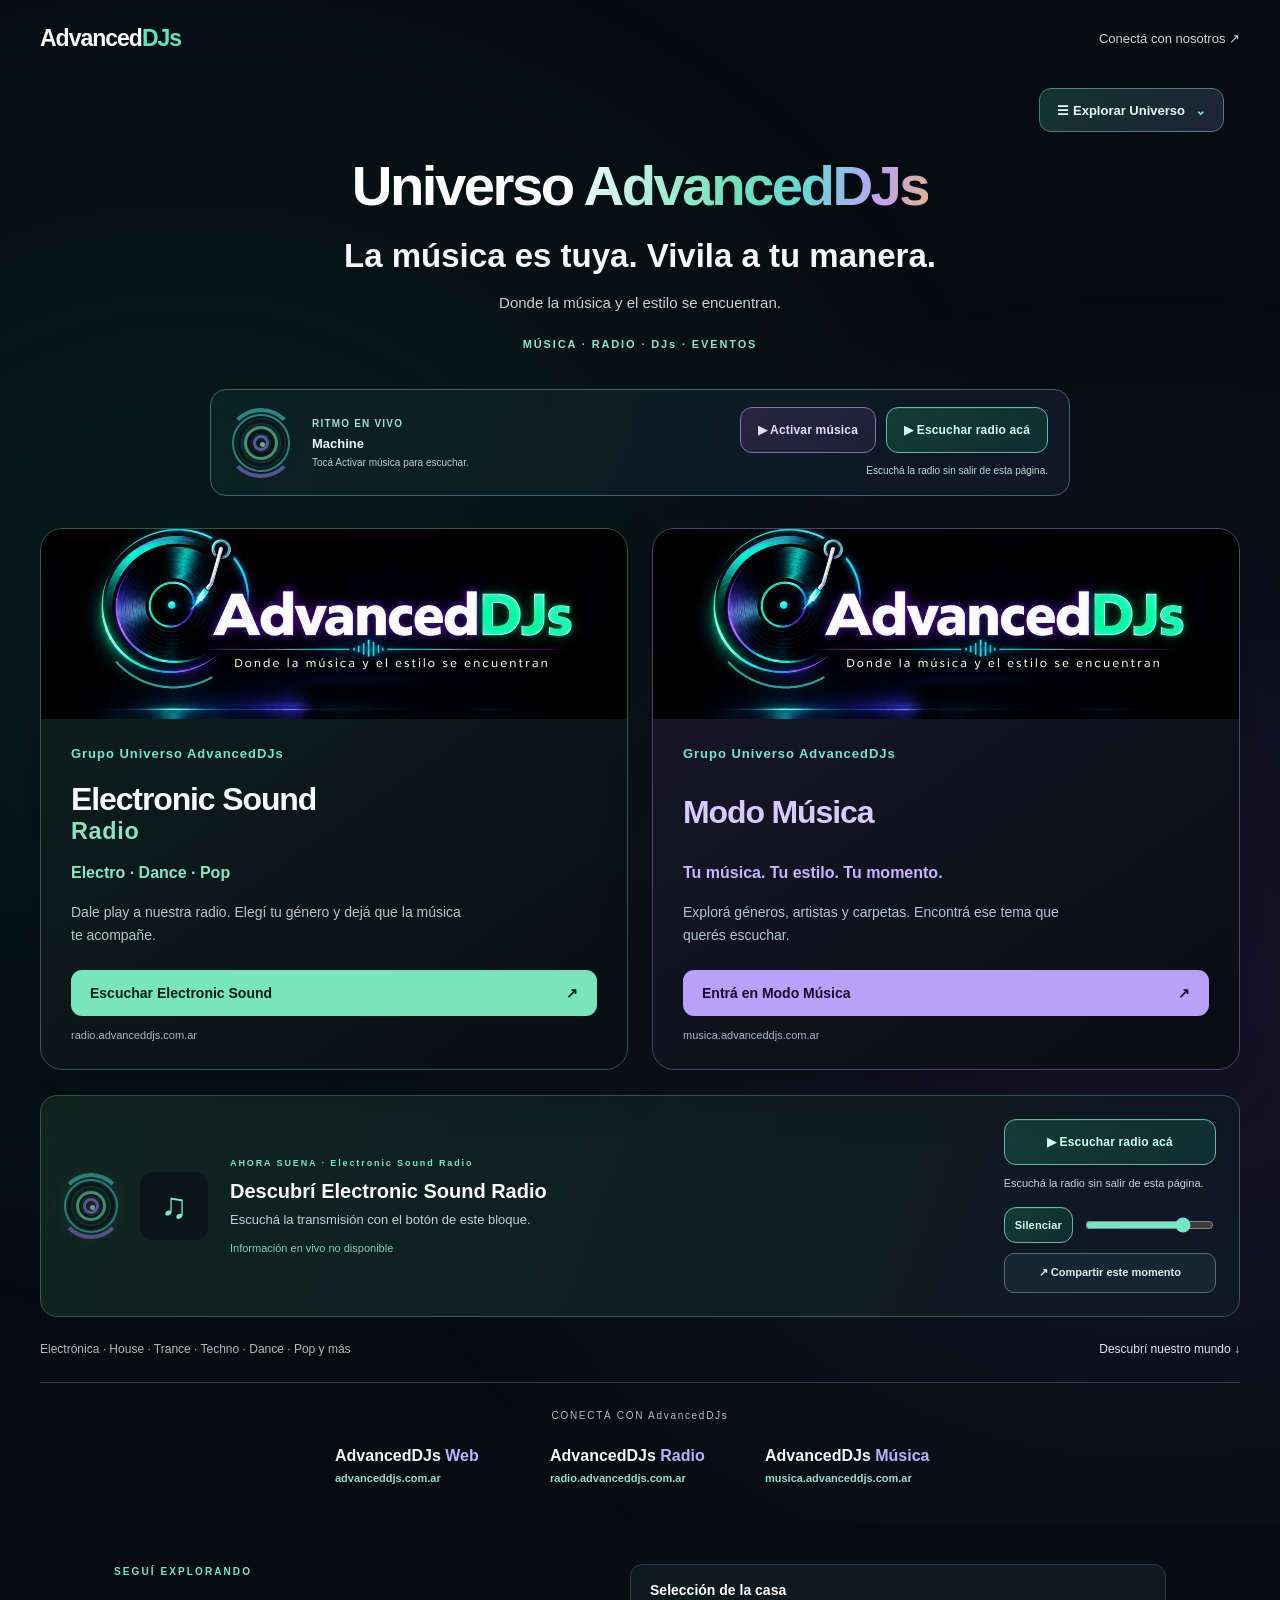
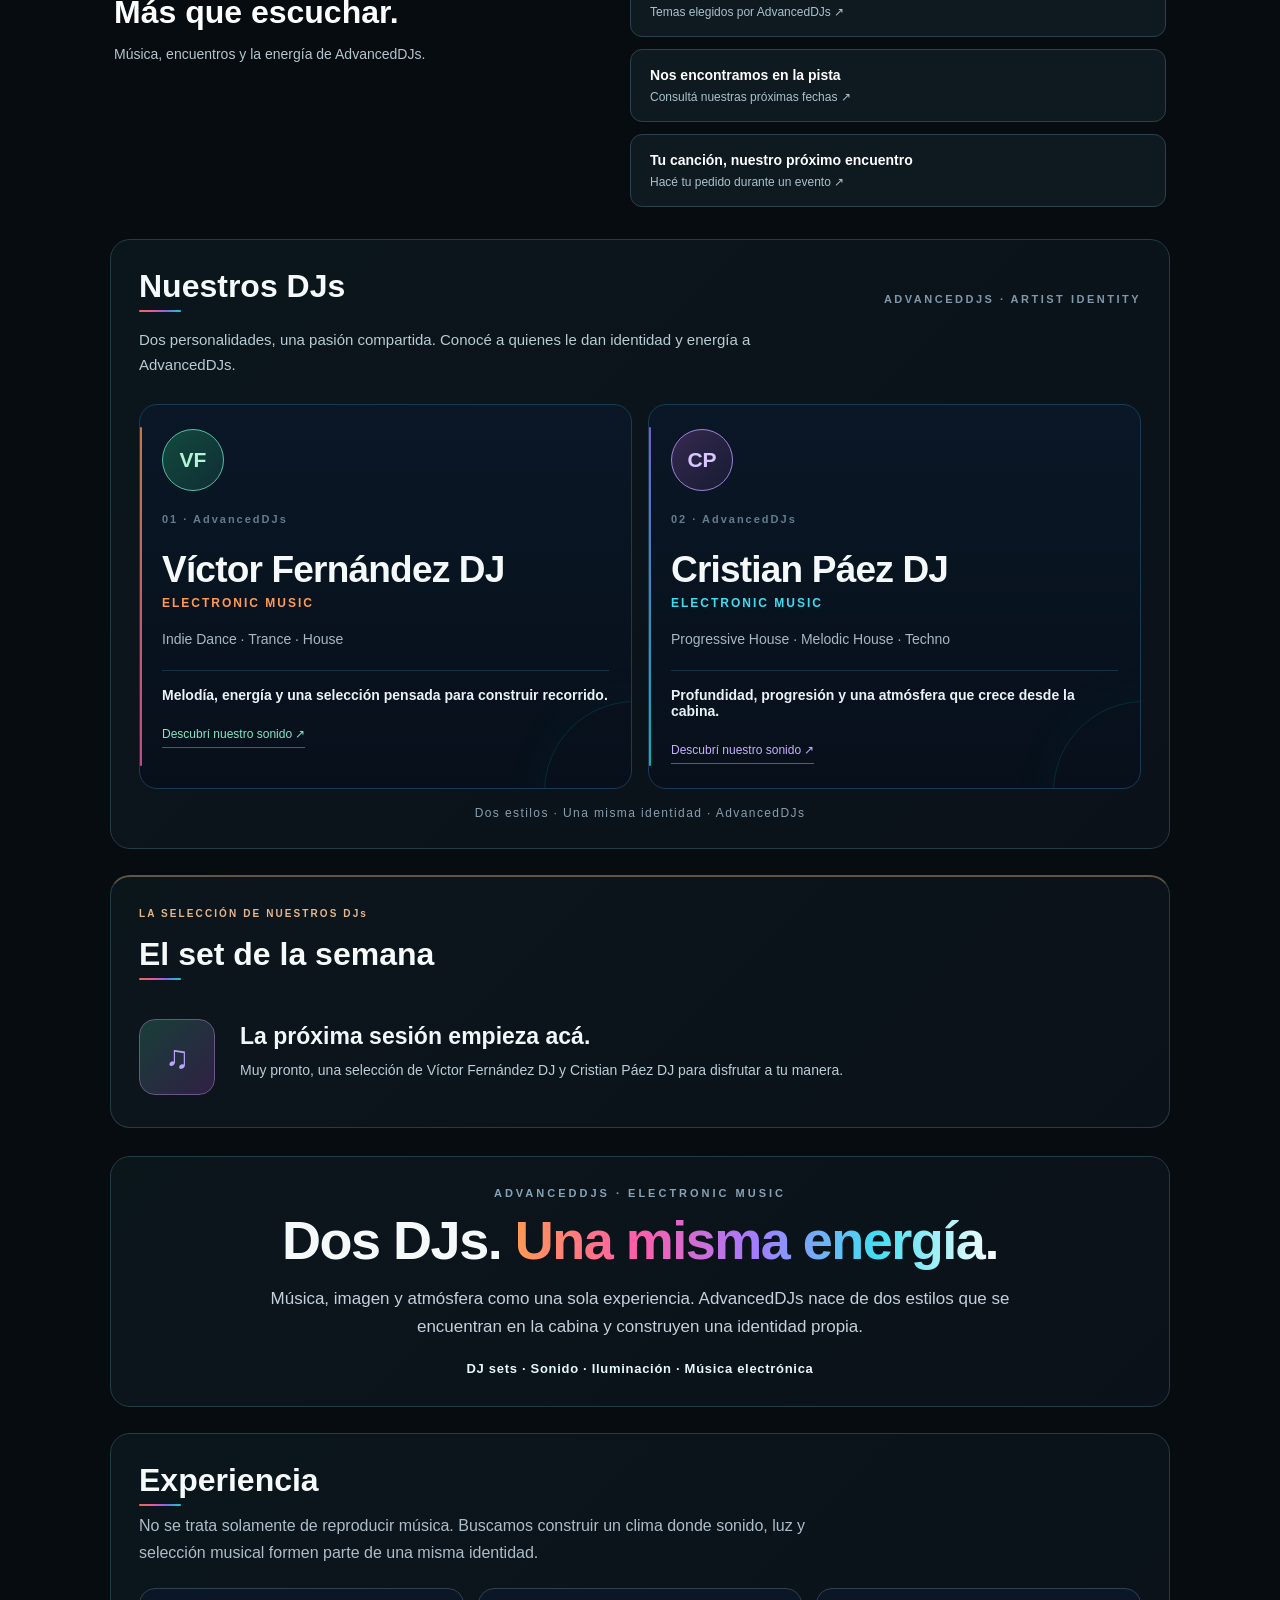
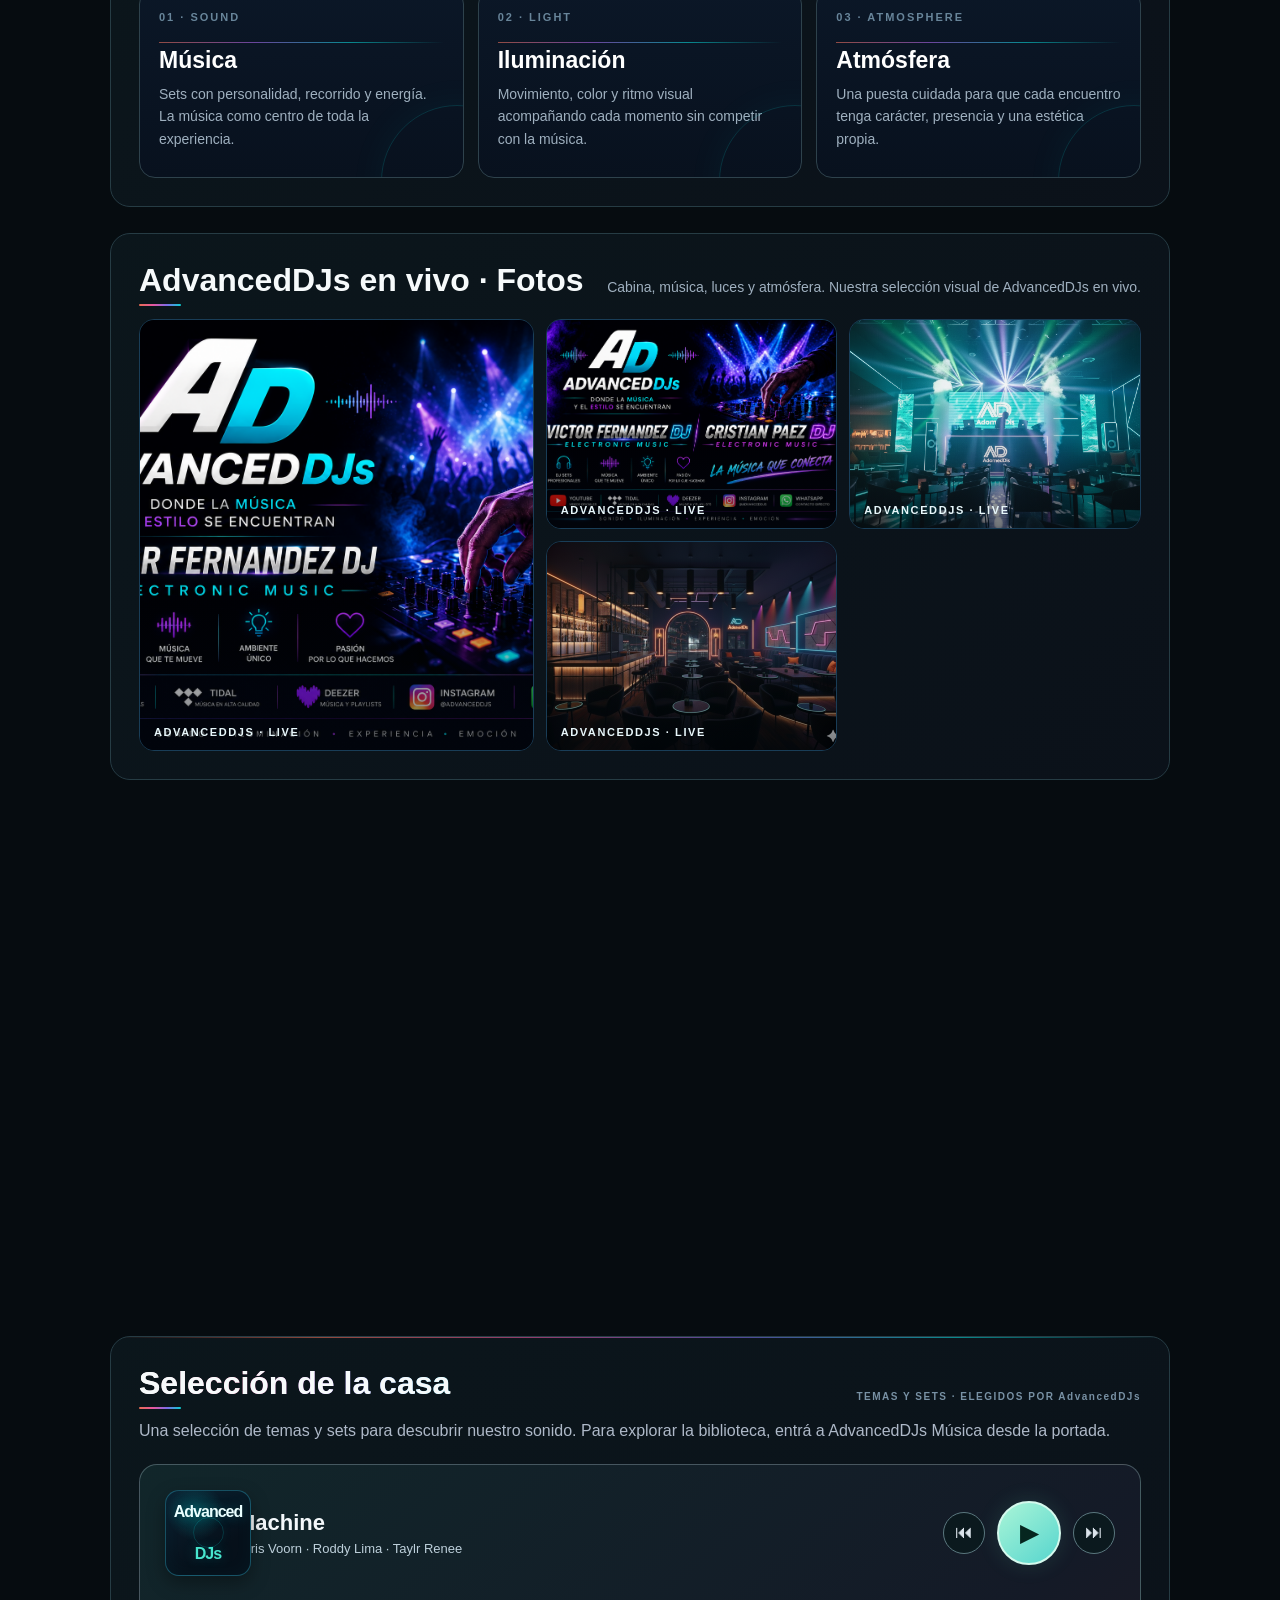
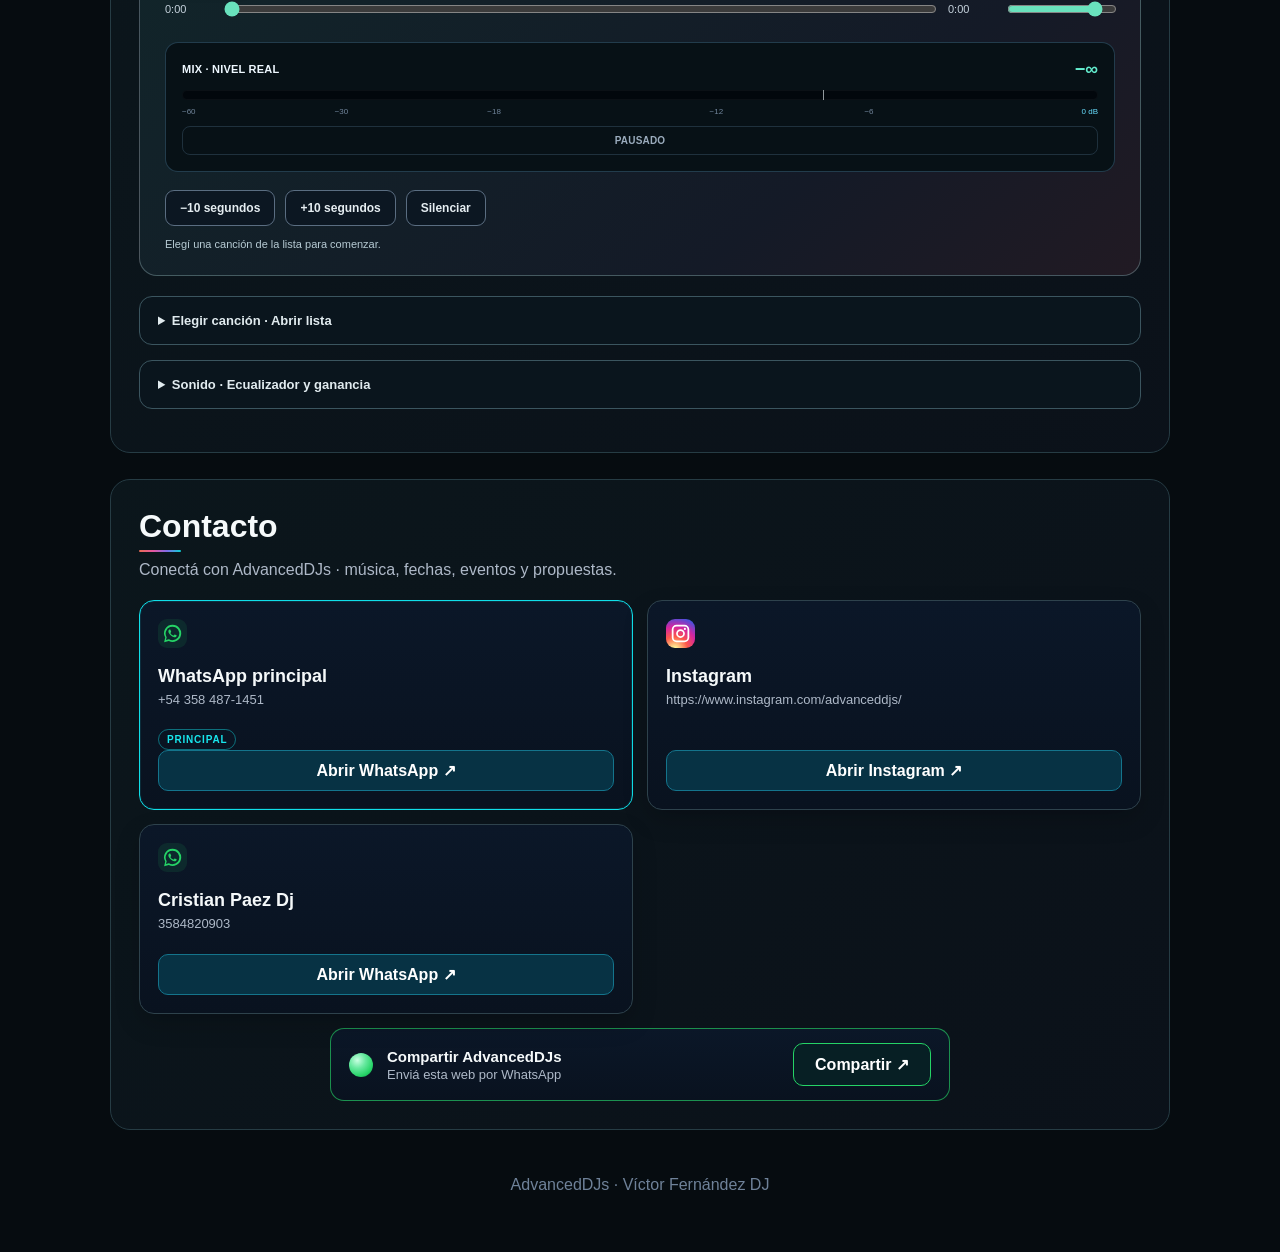
==== commit ad534833: "AdvancedDJs Control: actualizar web" ====
--- a/index.html
+++ b/index.html
@@ -2345,9 +2345,13 @@
 </style><style id="hub-v4-live">.hub-onair{display:grid;grid-template-columns:82px 1fr auto;align-items:center;gap:22px;padding:23px;margin-top:25px;background:linear-gradient(110deg,#10251f,#101725);border:1px solid #355a50;border-radius:17px;text-align:left}.hub-onair-cover{height:82px;width:82px;border-radius:13px;overflow:hidden;background:#0c151a;display:grid;place-items:center;color:#7ce8c7;font-size:36px}.hub-onair-cover img{width:100%;height:100%;object-fit:cover}.hub-onair h3{margin:0 0 7px;font-size:20px;color:white;overflow-wrap:anywhere}.hub-onair .hub-eyebrow{font-size:9px!important;margin-bottom:10px!important}.hub-onair p:not(.hub-eyebrow){color:#bbd2d9;margin:0 0 7px;font-size:13px}.hub-onair small{color:#85cfb2;font-size:11px}.hub-onair-listen{color:#adf1d4;text-decoration:none;border:1px solid #48846d;border-radius:9px;padding:13px 16px;font-size:13px;font-weight:750}.hub-track-search{margin:0 0 19px;display:grid;gap:8px}.hub-track-search label{font-size:12px;color:#c3d4dc}.hub-track-search input{width:100%;box-sizing:border-box;background:#071219;color:#f4fafa;border:1px solid #41616b;padding:13px 15px;border-radius:10px;font:inherit}.hub-track-search small{color:#b9d7cc;font-size:11px}.hub-track-filtered .track[hidden]{display:none!important}.hub-track-filtered .track:not([hidden]){display:flex!important}.hub-track-filtered #tracksExpand{display:none!important}@media(max-width:760px){.hub-onair{grid-template-columns:60px minmax(0,1fr);gap:14px;padding:18px}.hub-onair-cover{width:60px;height:60px}.hub-onair h3{font-size:17px}.hub-onair-listen{grid-column:1/-1;text-align:center}.hub-onair .hub-eyebrow{line-height:1.7!important;font-size:8px!important}}</style><style id="hub-v5-featured">.hub-feature-empty,.hub-feature-body{display:flex;align-items:center;gap:25px;padding:24px 0 4px}.hub-feature-empty>span{display:grid;place-items:center;flex:0 0 76px;height:76px;font-size:32px;color:#bba6ff;background:linear-gradient(135deg,#183e38,#302044);border:1px solid #655882;border-radius:16px}.hub-featured h3{margin:0 0 9px;color:#f2f7fa;font-size:23px}.hub-featured p{color:#baceD8;line-height:1.7;max-width:650px;font-size:14px}.hub-feature-body img{width:160px;height:160px;object-fit:cover;border-radius:14px}.hub-feature-body>div{flex:1;min-width:0}.hub-featured audio{width:100%;margin-top:15px}.hub-feature-link{display:inline-block;color:#96eacb;border:1px solid #48745f;padding:12px 16px;border-radius:9px;text-decoration:none}.hub-feature-meta{color:#bca9f6!important;font-weight:700}@media(max-width:650px){.hub-feature-body{flex-direction:column;align-items:stretch}.hub-feature-body img{width:120px;height:120px}.hub-feature-empty{align-items:flex-start;gap:16px}.hub-featured h3{font-size:20px}.hub-feature-empty>span{flex-basis:50px;height:50px;font-size:24px}}</style><style id="hub-v7-player">
 :root{--platinum:#dbe3eb;--amber:#e6ad76}.hub-intro h1 span{background-image:linear-gradient(100deg,#eef7f8,#75e2b8 42%,#66d8d4 64%,#bea3f2 85%,#dfb48c)!important}.hub-featured{border-top:2px solid #b9937280!important}.hub-featured>.hub-eyebrow{color:#e5b68e!important}.hubdeck{padding:25px!important;background:linear-gradient(140deg,#11262a,#141a27 70%,#211a23)!important;border:1px solid #78919780;border-radius:18px;position:relative!important;bottom:auto!important;left:auto!important;right:auto!important;width:auto!important;box-shadow:none!important;margin:20px 0!important;z-index:auto!important;display:block!important}.hubdeck .player-inner{display:grid!important;grid-template-columns:minmax(0,1fr) auto!important;gap:23px!important;width:100%!important;max-width:none!important;padding:0!important}.hubdeck .now{min-width:0!important;gap:18px!important}.hubdeck .now-cover{width:86px!important;height:86px!important;flex:0 0 86px!important;border-radius:14px!important}.hubdeck .now-title{font-size:22px!important;line-height:1.3;white-space:normal!important;color:#f4f8fb!important}.hubdeck .now-sub{font-size:13px!important;color:#bed0db!important;white-space:normal!important}.hubdeck .controls{gap:12px!important}.hubdeck .control{width:42px!important;height:42px!important;border-radius:50%!important;color:#dbe3eb!important;border:1px solid #5a777e!important;background:#0b191e!important}.hubdeck .control.main{width:64px!important;height:64px!important;background:linear-gradient(140deg,#aaf5d7,#56d5ce)!important;color:#06261f!important;border:2px solid #d4f9ed!important;font-size:25px!important;box-shadow:0 0 22px #59dfc322!important}.hubdeck .progress-area{display:grid!important;grid-template-columns:44px minmax(60px,1fr) 44px 110px!important;grid-column:1/-1!important;gap:13px!important;width:100%!important}.hubdeck #volume{width:100%!important}.hubdeck .time{color:#c4d1db!important;font-size:11px!important}.hubdeck input[type=range]{accent-color:#69e2bd;min-width:0}.hubdeck .player-platforms,.hubdeck .live-badge{display:none!important}.hubdeck .mix-real-meter{margin-top:23px!important;background:#071116!important;padding:16px!important}.hubdeck .mix-real-title{font-size:11px}.hubdeck .mix-real-fill{background:linear-gradient(90deg,#e7eef2,#8decc1 40%,#45d4d9 78%,#bc9df3 90%,#ecb27c)!important}.hubdeck .mix-real-track{height:10px}.hubdeck .mix-real-message{font-size:10px!important}.hubdeck .gain-control{margin:0!important;padding:0!important;border:0!important;background:none!important}.hubdeck-tools{display:flex;gap:10px;flex-wrap:wrap;margin-top:18px}.hubdeck-tools>button,.hub-sound-actions button{padding:10px 14px;border:1px solid #5a6d81;border-radius:9px;background:#0c1722;color:#e5edf1;font-size:12px;font-weight:700;cursor:pointer}.hubdeck-tools button[aria-pressed=true]{border-color:#e4ad79;color:#f0c39d}.hubdeck-status{display:block;margin-top:12px;color:#b7cbd4;font-size:11px}.hub-playlist,.hub-sound{border:1px solid #3b555f;border-radius:13px;background:#0a151d;margin:15px 0}.hub-playlist summary,.hub-sound summary{padding:16px 18px;color:#e1ebef;font-weight:750;font-size:13px;cursor:pointer}.hub-playlist-content,.hub-sound-content{padding:0 18px 18px}.hub-playlist .music-list-column{max-height:330px;overflow:auto;scrollbar-width:thin}.hub-playlist #trackList{max-height:none!important;overflow:visible!important;display:block!important}.hub-playlist #trackList .track{display:flex!important;align-items:center!important;border-radius:10px!important;margin-bottom:8px!important;gap:12px!important;padding:13px!important}.hub-playlist #trackList .track[hidden]{display:none!important}.hub-playlist #tracksExpand{display:none!important}.hub-playlist #trackList .track.active{background:linear-gradient(100deg,#203536,#27243c)!important;border-color:#99dac8!important}.hub-playlist .track-info{min-width:0;flex:1}.hub-playlist .track-title{white-space:normal!important;font-size:14px!important}.hub-playlist .play-track{flex:0 0 36px}.hub-playlist .track>button:last-child{display:none!important}.hub-eq{display:grid;grid-template-columns:repeat(5,minmax(0,1fr));gap:12px;margin:20px 0}.hub-eq label{text-align:center;color:#c8d6de;font-size:11px}.hub-eq input{width:100%;accent-color:#bca2f5;margin:14px 0 10px}.hub-eq output{display:block;color:#aeebd6;font-variant-numeric:tabular-nums;font-size:11px}.hub-sound-actions{display:flex;justify-content:space-between;align-items:center;gap:12px;flex-wrap:wrap;color:#c7d8df;font-size:12px}.hubdeck-dock{position:fixed;bottom:15px;left:50%;transform:translateX(-50%);width:min(850px,calc(100% - 28px));box-sizing:border-box;display:flex;align-items:center;gap:15px;border:1px solid #899aa5a0;background:#0c1724f5;backdrop-filter:blur(15px);border-radius:15px;padding:13px 18px;z-index:90;box-shadow:0 14px 40px #0008}.hubdeck-dock[hidden]{display:none!important}.hubdeck-dock>div{flex:1;min-width:0}.hubdeck-dock strong{display:block;color:white;font-size:13px;white-space:nowrap;overflow:hidden;text-overflow:ellipsis}.hubdeck-dock small{display:block;color:#a7c6cd;margin-top:5px;font-size:10px}.hubdeck-dock button,.hubdeck-dock a{flex:0 0 auto;border:1px solid #6b8b8d;border-radius:9px;padding:10px 14px;background:#122d2a;color:#bef3de;text-decoration:none;font-size:12px;cursor:pointer}body.hub-local-playing{padding-bottom:110px!important}#musica>.music-now-strip{display:none!important}#musica .visualizer-card{padding:0!important;margin-top:17px!important;background:none!important;border:0!important;min-height:0!important;box-shadow:none!important}#musica .visualizer-card:before,#musica .visualizer-card:after{display:none!important}#musica #visualizer{height:68px!important;width:100%!important}.hubdeck .visualizer-head{font-size:9px}.hubdeck .eq-labels{display:none}.hub-featured audio{accent-color:#71dec4}
 @media(max-width:650px){.hubdeck{padding:18px!important}.hubdeck .player-inner{grid-template-columns:1fr!important;gap:19px!important}.hubdeck .now-cover{width:64px!important;height:64px!important;flex-basis:64px!important}.hubdeck .now-title{font-size:18px!important}.hubdeck .controls{justify-content:center!important}.hubdeck .progress-area{grid-template-columns:35px minmax(50px,1fr) 35px!important;gap:8px!important}.hubdeck #volume{grid-column:1/-1!important;max-width:210px!important;justify-self:center}.hub-eq{gap:7px}.hub-playlist-content,.hub-sound-content{padding:0 12px 15px}.hubdeck-dock{bottom:8px;padding:11px 12px;gap:10px}.hubdeck-dock a{padding:10px;font-size:11px}.hubdeck .mix-real-scale{font-size:7px!important}.hubdeck .mix-real-message{line-height:1.6}.hubdeck-tools>button{flex:1}.hubdeck .now-sub{font-size:12px!important}}
-</style><style>.hubdeck #volume{display:block!important}.music-stage-kicker{text-transform:none!important}.hub-feature-link{cursor:pointer;font:inherit;background:#112521}.hubdeck .mix-real-track:after{content:"";position:absolute;left:70%;top:0;bottom:0;width:1px;background:#f4fcff99}</style><style id="hub-v8-hero-music">.hub-hero-music{display:flex;align-items:center;gap:18px;width:min(660px,100%);box-sizing:border-box;margin:26px auto 32px;padding:17px 21px;border:1px solid #44636d;border-radius:16px;background:linear-gradient(115deg,#0b2525cc,#101827);text-align:left}.hub-rhythm{position:relative;flex:0 0 58px;height:58px;border-radius:50%;background:repeating-radial-gradient(circle,#030d12 0 3px,#17333a 4px 5px);border:2px solid #42d4cd;box-shadow:0 0 18px #39dfce30;transform:scale(calc(1 + var(--music-energy-soft,0)*.05))}.hub-rhythm:before{content:"";position:absolute;inset:-8px;border:4px solid transparent;border-top-color:#43ddd9;border-bottom-color:#9a7ce8;border-radius:50%}.hub-rhythm:after{content:"";position:absolute;inset:10px;border:3px solid #78edba;border-radius:50%;box-shadow:0 0 9px #64e7bb50}.hub-rhythm i{position:absolute;inset:19px;border:3px solid #9d8af3;border-radius:50%;background:#0c1d28}.hub-rhythm b{position:absolute;width:5px;height:5px;top:26px;left:26px;border-radius:50%;background:#edffff}.hub-hero-music.is-playing .hub-rhythm:before{animation:hubRhythmSpin 3s linear infinite}.hub-hero-music:not(.is-playing) .hub-rhythm{opacity:.55;box-shadow:none}.hub-hero-music-copy{flex:1;min-width:0}.hub-hero-music strong{font-size:10px;letter-spacing:.12em;color:#9dddd8;display:block}.hub-hero-music-copy span{display:block;font-size:13px;font-weight:650;color:#eef7f9;margin-top:7px;white-space:nowrap;overflow:hidden;text-overflow:ellipsis}.hub-hero-music-copy small{display:block;margin-top:6px;color:#bacdd5;font-size:10px}.hub-hero-music button{flex:0 0 auto;border:1px solid #87d6b9;border-radius:10px;padding:12px 15px;background:#12352e;color:#c9f8e3;font-size:12px;font-weight:750;cursor:pointer}.hub-hero-music button:disabled{opacity:.65}.hub-hero-music.is-playing button{border-color:#b8a0ee;background:#28223d;color:#f0eaff}@keyframes hubRhythmSpin{to{transform:rotate(360deg)}}@media(max-width:600px){.hub-hero-music{gap:15px;padding:19px 18px;flex-wrap:wrap}.hub-rhythm{flex-basis:50px;height:50px}.hub-rhythm i{inset:16px}.hub-rhythm b{top:22px;left:22px}.hub-hero-music button{flex-basis:100%;min-height:44px}.hub-hero-music-copy span{font-size:12px}}@media(prefers-reduced-motion:reduce){.hub-hero-music .hub-rhythm:before{animation:none!important}}</style><meta name="advanceddjs-build-id" content="mvg30xn5-3e2490c7">
+</style><style>.hubdeck #volume{display:block!important}.music-stage-kicker{text-transform:none!important}.hub-feature-link{cursor:pointer;font:inherit;background:#112521}.hubdeck .mix-real-track:after{content:"";position:absolute;left:70%;top:0;bottom:0;width:1px;background:#f4fcff99}</style><style id="hub-v8-hero-music">.hub-hero-music{display:flex;align-items:center;gap:18px;width:min(660px,100%);box-sizing:border-box;margin:26px auto 32px;padding:17px 21px;border:1px solid #44636d;border-radius:16px;background:linear-gradient(115deg,#0b2525cc,#101827);text-align:left}.hub-rhythm{position:relative;flex:0 0 58px;height:58px;border-radius:50%;background:repeating-radial-gradient(circle,#030d12 0 3px,#17333a 4px 5px);border:2px solid #42d4cd;box-shadow:0 0 18px #39dfce30;transform:scale(calc(1 + var(--music-energy-soft,0)*.05))}.hub-rhythm:before{content:"";position:absolute;inset:-8px;border:4px solid transparent;border-top-color:#43ddd9;border-bottom-color:#9a7ce8;border-radius:50%}.hub-rhythm:after{content:"";position:absolute;inset:10px;border:3px solid #78edba;border-radius:50%;box-shadow:0 0 9px #64e7bb50}.hub-rhythm i{position:absolute;inset:19px;border:3px solid #9d8af3;border-radius:50%;background:#0c1d28}.hub-rhythm b{position:absolute;width:5px;height:5px;top:26px;left:26px;border-radius:50%;background:#edffff}.hub-hero-music.is-playing .hub-rhythm:before{animation:hubRhythmSpin 3s linear infinite}.hub-hero-music:not(.is-playing) .hub-rhythm{opacity:.55;box-shadow:none}.hub-hero-music-copy{flex:1;min-width:0}.hub-hero-music strong{font-size:10px;letter-spacing:.12em;color:#9dddd8;display:block}.hub-hero-music-copy span{display:block;font-size:13px;font-weight:650;color:#eef7f9;margin-top:7px;white-space:nowrap;overflow:hidden;text-overflow:ellipsis}.hub-hero-music-copy small{display:block;margin-top:6px;color:#bacdd5;font-size:10px}.hub-hero-music button{flex:0 0 auto;border:1px solid #87d6b9;border-radius:10px;padding:12px 15px;background:#12352e;color:#c9f8e3;font-size:12px;font-weight:750;cursor:pointer}.hub-hero-music button:disabled{opacity:.65}.hub-hero-music.is-playing button{border-color:#b8a0ee;background:#28223d;color:#f0eaff}@keyframes hubRhythmSpin{to{transform:rotate(360deg)}}@media(max-width:600px){.hub-hero-music{gap:15px;padding:19px 18px;flex-wrap:wrap}.hub-rhythm{flex-basis:50px;height:50px}.hub-rhythm i{inset:16px}.hub-rhythm b{top:22px;left:22px}.hub-hero-music button{flex-basis:100%;min-height:44px}.hub-hero-music-copy span{font-size:12px}}@media(prefers-reduced-motion:reduce){.hub-hero-music .hub-rhythm:before{animation:none!important}}</style><style id="hub-v9-radio">.hub-card-copy>.hub-eyebrow{font-size:13px!important;line-height:1.5;letter-spacing:.075em!important}.hub-radio-actions{display:flex;flex-direction:column;align-items:stretch;gap:10px;max-width:245px}.hub-radio-actions button{cursor:pointer;background:#102b25;font-family:inherit;min-height:48px;text-align:center}.hub-radio-actions button:hover{background:#194738}.hub-radio-actions button:focus-visible{outline:3px solid #c5b0ff;outline-offset:4px}.hub-radio-actions small{line-height:1.5;color:#c0d5d8}.radio-playing .hub-onair-listen{background:#84e9bf;color:#06251b;border-color:#84e9bf}.radio-playing .hub-radio-actions small{color:#92efc7}#hubRadioAudio{display:none}@media(max-width:760px){.hub-radio-actions{grid-column:1/-1;max-width:none;width:100%}.hub-card-copy>.hub-eyebrow{font-size:12px!important}}</style><style id="hub-v10-controls">
+.hub-hero-music{width:min(860px,100%);gap:22px}.hub-hero-buttons{display:flex;gap:10px;flex-wrap:wrap;justify-content:flex-end;max-width:360px}.hub-hero-buttons button,.hub-radio-actions button{font-family:inherit;font-size:12px;font-weight:750;letter-spacing:.015em;border-radius:12px;min-height:46px;padding:12px 17px;transition:background .2s,box-shadow .2s,transform .2s}.hub-hero-buttons #heroMusicToggle{background:linear-gradient(135deg,#29243f,#1c2135);color:#e6dcff;border:1px solid #8670b2}.hub-hero-buttons #heroRadioToggle,.hub-radio-actions button{background:linear-gradient(135deg,#123d34,#102c31);color:#ccfff0;border:1px solid #64bba5;box-shadow:inset 0 1px #d4fff013,0 4px 14px #0002}.hub-hero-buttons button:hover,.hub-radio-actions button:hover{transform:translateY(-1px);box-shadow:0 5px 20px #5bdbc523}.hub-hero-buttons button:focus-visible{outline:3px solid #e1d7ff;outline-offset:4px}.hub-hero-buttons #heroRadioToggle[aria-pressed="true"],.radio-playing .hub-radio-actions button{background:linear-gradient(135deg,#94f1c9,#59cfc8);color:#062a23;border-color:#acffe1}.hub-hero-radio-status{flex-basis:100%;font-size:10px;color:#b8dad4;text-align:right;line-height:1.5}.hub-onair{grid-template-columns:auto minmax(0,1fr) auto}.hub-radio-art{display:flex;align-items:center;gap:22px}.hub-radio-art .hub-rhythm{width:54px;height:54px;flex:0 0 54px;transform:none;opacity:.5}.hub-radio-art .hub-rhythm i{inset:17px}.hub-radio-art .hub-rhythm b{top:24px;left:24px}.radio-playing .hub-radio-art .hub-rhythm{opacity:1}.radio-playing .hub-radio-art .hub-rhythm:before,body.hub-radio-playing .hub-hero-music .hub-rhythm:before{animation:hubRhythmSpin 3s linear infinite}body.hub-radio-playing .hub-hero-music .hub-rhythm{opacity:1;transform:none}.hub-radio-art .hub-onair-cover{width:68px;height:68px}.hub-radio-actions{min-width:180px}
+@media(max-width:760px){.hub-onair{grid-template-columns:minmax(0,1fr)}.hub-radio-art{gap:22px}.hub-onair-copy{min-width:0}.hub-hero-music{flex-wrap:wrap}.hub-hero-buttons{max-width:none;width:100%;justify-content:stretch}.hub-hero-buttons button{flex:1 1 145px}.hub-hero-radio-status{text-align:left}.hub-radio-actions{min-width:0}.hub-hero-music-copy{flex-basis:180px}}
+@media(prefers-reduced-motion:reduce){.hub-rhythm:before{animation:none!important}.hub-hero-buttons button,.hub-radio-actions button{transition:none;transform:none!important}}
+</style><style id="hub-v11-radio-dock">.hub-radio-volume{display:flex;align-items:center;gap:10px;margin-top:5px}.hub-radio-volume input{min-width:60px;width:100%;accent-color:#72e7c6;cursor:pointer}.hub-radio-volume button{min-height:36px!important;padding:6px 10px!important;font-size:11px!important;white-space:nowrap}.hub-radio-dock[hidden]{display:none!important}.hub-radio-dock{position:fixed;z-index:1000;bottom:calc(15px + env(safe-area-inset-bottom));left:50%;transform:translateX(-50%);width:min(850px,calc(100% - 28px));box-sizing:border-box;display:flex;align-items:center;gap:18px;padding:17px 21px;border:1px solid #4f8f86;border-radius:18px;background:linear-gradient(115deg,#102c2bf5,#101828fa);box-shadow:0 12px 45px #0009;backdrop-filter:blur(16px)}.hub-radio-dock .hub-rhythm{flex:0 0 36px;width:36px;height:36px;transform:none}.hub-radio-dock .hub-rhythm i{inset:10px}.hub-radio-dock .hub-rhythm b{top:15px;left:15px}.hub-radio-dock .hub-rhythm:after{inset:6px}.hub-radio-dock .hub-rhythm:before{inset:-6px;border-width:3px}body.hub-radio-playing .hub-radio-dock .hub-rhythm:before{animation:hubRhythmSpin 3s linear infinite}.hub-radio-dock-copy{flex:1;min-width:0}.hub-radio-dock-copy strong{display:block;font-size:13px;color:#f0faf7;white-space:nowrap;overflow:hidden;text-overflow:ellipsis}.hub-radio-dock-copy small{display:block;color:#a0d9ca;font-size:10px;margin-top:5px}.hub-radio-dock button{background:#173e36;color:#d6fff0;border:1px solid #61b7a1;border-radius:10px;padding:10px 13px;font:600 12px inherit;cursor:pointer;min-height:40px}.hub-radio-dock button:focus-visible{outline:3px solid #c7b1ff;outline-offset:3px}.hub-radio-dock .hub-radio-volume{width:190px;margin:0}.hub-radio-dock a{font-size:11px;color:#b7efdc;text-decoration:none;white-space:nowrap}body.hub-radio-dock-visible{padding-bottom:145px!important}@media(max-width:600px){.hub-radio-dock{gap:13px;padding:15px 17px;flex-wrap:wrap}.hub-radio-dock-copy{flex-basis:calc(100% - 130px)}.hub-radio-dock .hub-radio-volume{flex:1;width:auto}.hub-radio-dock a{padding:8px}body.hub-radio-dock-visible{padding-bottom:185px!important}}@media(prefers-reduced-motion:reduce){.hub-radio-dock .hub-rhythm:before{animation:none!important}}</style><style id="hub-v12-share">.hub-radio-share{display:inline-flex;align-items:center;justify-content:center;gap:7px;padding:10px 13px;border:1px solid #526c78;border-radius:10px;color:#daf1eb;background:#152630;text-decoration:none;font-size:11px;font-weight:650;min-height:40px;box-sizing:border-box;text-align:center}.hub-radio-share:hover{background:#214236;border-color:#81cbb0}.hub-radio-share:focus-visible{outline:3px solid #c7b1ff;outline-offset:3px}.hub-radio-dock .hub-radio-share{white-space:normal;font-size:11px;max-width:145px}.hub-radio-dock{width:min(1020px,calc(100% - 28px))}@media(max-width:600px){.hub-radio-dock .hub-radio-share{max-width:none;flex:1 1 140px}.hub-radio-dock .hub-radio-volume{flex-basis:calc(100% - 90px)}body.hub-radio-dock-visible{padding-bottom:235px!important}}</style><style id="hub-v13-menu">.hub-explore{position:relative;z-index:40;width:min(1260px,calc(100% - 32px));margin:0 auto 20px;text-align:right}.hub-explore summary{display:inline-flex;align-items:center;gap:10px;list-style:none;cursor:pointer;padding:12px 17px;border:1px solid #527d79;border-radius:12px;background:linear-gradient(120deg,#12342e,#1e2337);color:#e4faf3;font-size:13px;font-weight:700;user-select:none;min-height:44px;box-sizing:border-box}.hub-explore summary::-webkit-details-marker{display:none}.hub-explore summary:after{content:'⌄';color:#8ce3c9}.hub-explore[open] summary:after{content:'⌃'}.hub-explore summary:focus-visible,.hub-explore a:focus-visible{outline:3px solid #c4aeff;outline-offset:3px}.hub-explore .quick-nav{position:absolute!important;top:calc(100% + 9px);right:0;left:auto!important;width:min(420px,100%)!important;margin:0!important;padding:14px!important;border:1px solid #4a706c!important;border-radius:16px;background:#0c1c24fa!important;box-shadow:0 18px 45px #0009;backdrop-filter:blur(16px);box-sizing:border-box}.hub-explore .quick-nav-inner{display:grid!important;grid-template-columns:1fr 1fr;gap:8px!important;padding:0!important;max-width:none!important;overflow:visible!important}.hub-explore .quick-link{display:block!important;padding:13px!important;border:1px solid #29484d;border-radius:9px;text-align:left;font-size:13px!important;color:#d6e5e9;white-space:normal}.hub-explore .quick-link:hover{background:#194239;color:#bcffe0}.hub-explore .quick-link.active{background:#1d403a;color:#92f4d1}html{scroll-padding-top:20px}@media(max-width:600px){.hub-explore{width:calc(100% - 24px);margin-bottom:14px}.hub-explore summary{font-size:12px;padding:11px 14px}.hub-explore .quick-nav{width:100%!important}.hub-explore .quick-link{min-height:44px;box-sizing:border-box}}</style><meta name="advanceddjs-build-id" content="mvhdwhmx-3c58b35d">
 <style id="adjs-control-dynamic">.adjs-dynamic-grid{align-items:stretch}.adjs-primary-card{border-color:#10dfe8!important;box-shadow:0 0 0 1px rgba(16,223,232,.12) inset}.adjs-primary-badge{display:inline-flex;margin-top:8px;padding:4px 8px;border:1px solid rgba(16,223,232,.45);border-radius:999px;color:#18e6ed;font-size:10px;font-weight:900;letter-spacing:.08em}.adjs-dynamic-grid .muted{overflow-wrap:anywhere}.adjs-brand-icon{display:inline-grid;place-items:center;width:29px;height:29px;border-radius:9px;margin-bottom:8px;font-size:19px}.adjs-brand-icon svg{width:21px;height:21px}.adjs-brand-icon.wa{color:#25D366;background:rgba(37,211,102,.10)}.adjs-brand-icon.ig{color:#fff;background:radial-gradient(circle at 30% 105%,#fdf497 0 5%,#fd5949 35%,#d6249f 62%,#285AEB 95%)}.adjs-brand-icon.yt{color:#fff;background:#ff0033}.adjs-brand-icon.mail,.adjs-brand-icon.phone{color:#16e5e5;background:rgba(22,229,229,.10)}</style>
-<script>window.ADVANCEDDJS_DATES=[{"date":"2026-09-24","title":"ELECTRO HOUSE . DANCE . CLUB SPACE","place":"Rio cuarto"},{"date":"2026-09-25","title":"Dj set","place":"Rio cuarto"}];</script>
+<script>window.ADVANCEDDJS_DATES=[];</script>
 </head>
 <body>
 
@@ -2412,8 +2416,8 @@
 </div>
 
 
-<header class="hub-hero" id="inicio"><div class="hub-top"><a href="#inicio" class="hub-wordmark">Advanced<span>DJs</span></a><a href="#contacto">Conectá con nosotros ↗</a></div><div class="hub-intro"><h1>Universo <span>AdvancedDJs</span></h1><p class="hub-main-claim">La música es tuya. Vivila a tu manera.</p><p class="hub-motto">Donde la música y el estilo se encuentran.</p><p class="hub-categories">MÚSICA · RADIO · DJs · EVENTOS</p></div><div class="hub-hero-music" aria-label="Música de la portada"><div class="hub-rhythm" aria-hidden="true"><i></i><b></b></div><div class="hub-hero-music-copy"><strong id="heroRhythmLabel">RITMO EN VIVO</strong><span id="heroMusicTrack">Selección de AdvancedDJs</span><small id="heroMusicStatus" role="status">Preparando música…</small></div><button type="button" id="heroMusicToggle" aria-label="Activar música" aria-pressed="false">▶ Activar música</button></div><div class="hub-platforms">
-<article class="hub-platform hub-radio" id="radio-portal"><img class="hub-logo" src="[data-uri]" alt="AdvancedDJs" width="1100" height="619"><div class="hub-card-copy"><p class="hub-eyebrow">Del grupo AdvancedDJs</p><h2>Electronic Sound <span>Radio</span></h2><p class="hub-subtitle">Electro · Dance · Pop</p><p class="hub-description">Dale play a nuestra radio. Elegí tu género y dejá que la música te acompañe.</p><a class="hub-button" href="https://radio.advanceddjs.com.ar/radio" target="_blank" rel="noopener">Escuchar Electronic Sound <span aria-hidden="true">↗</span></a><small>radio.advanceddjs.com.ar</small></div></article><article class="hub-platform hub-music" id="music-portal"><img class="hub-logo" src="[data-uri]" alt="AdvancedDJs" width="1100" height="619"><div class="hub-card-copy"><p class="hub-eyebrow">Del grupo AdvancedDJs</p><h2>Modo Música</h2><p class="hub-subtitle">Tu música. Tu estilo. Tu momento.</p><p class="hub-description">Explorá géneros, artistas y carpetas. Encontrá ese tema que querés escuchar.</p><a class="hub-button" href="https://musica.advanceddjs.com.ar/" target="_blank" rel="noopener">Entrá en Modo Música <span aria-hidden="true">↗</span></a><small>musica.advanceddjs.com.ar</small></div></article></div><section class="hub-onair" aria-labelledby="onair-heading"><div class="hub-onair-cover"><img id="hubRadioCover" alt="Portada del tema actual" hidden><span id="hubRadioFallback" aria-hidden="true">♫</span></div><div class="hub-onair-copy"><p class="hub-eyebrow" id="onair-heading">AHORA SUENA · Electronic Sound Radio</p><h3 id="hubRadioTitle">Consultando la radio…</h3><p id="hubRadioArtist">La información se actualiza automáticamente.</p><p id="hubRadioNext" hidden></p><small id="hubRadioStatus" role="status">Conectando</small></div><a class="hub-onair-listen" href="https://radio.advanceddjs.com.ar/radio" target="_blank" rel="noopener">Escuchar Radio ↗</a></section><div class="hub-under"><span>Electrónica · House · Trance · Techno · Dance · Pop y más</span><a href="#descubri">Descubrí nuestro mundo ↓</a></div><nav class="hub-official" aria-label="Sitios oficiales de AdvancedDJs"><p class="hub-official-label">CONECTÁ CON AdvancedDJs</p><a href="https://advanceddjs.com.ar/" target="_blank" rel="noopener"> <b>AdvancedDJs <span>Web</span></b><small>advanceddjs.com.ar</small></a><a href="https://radio.advanceddjs.com.ar/radio" target="_blank" rel="noopener"><b>AdvancedDJs <span>Radio</span></b><small>radio.advanceddjs.com.ar</small></a><a href="https://musica.advanceddjs.com.ar/" target="_blank" rel="noopener"><b>AdvancedDJs <span>Música</span></b><small>musica.advanceddjs.com.ar</small></a></nav></header>
+<header class="hub-hero" id="inicio"><div class="hub-top"><a href="#inicio" class="hub-wordmark">Advanced<span>DJs</span></a><a href="#contacto">Conectá con nosotros ↗</a></div><div class="hub-intro"><h1>Universo <span>AdvancedDJs</span></h1><p class="hub-main-claim">La música es tuya. Vivila a tu manera.</p><p class="hub-motto">Donde la música y el estilo se encuentran.</p><p class="hub-categories">MÚSICA · RADIO · DJs · EVENTOS</p></div><div class="hub-hero-music" aria-label="Música de la portada"><div class="hub-rhythm" aria-hidden="true"><i></i><b></b></div><div class="hub-hero-music-copy"><strong id="heroRhythmLabel">RITMO EN VIVO</strong><span id="heroMusicTrack">Selección de AdvancedDJs</span><small id="heroMusicStatus" role="status">Preparando música…</small></div><div class="hub-hero-buttons"><button type="button" id="heroMusicToggle" aria-label="Activar música" aria-pressed="false">▶ Activar música</button><button type="button" id="heroRadioToggle" aria-pressed="false" aria-controls="hubRadioAudio">▶ Escuchar radio acá</button><small class="hub-hero-radio-status" id="heroRadioPlayback" role="status">Radio pausada</small></div></div><div class="hub-platforms">
+<article class="hub-platform hub-radio" id="radio-portal"><img class="hub-logo" src="[data-uri]" alt="AdvancedDJs" width="1100" height="619"><div class="hub-card-copy"><p class="hub-eyebrow">Grupo Universo AdvancedDJs</p><h2>Electronic Sound <span>Radio</span></h2><p class="hub-subtitle">Electro · Dance · Pop</p><p class="hub-description">Dale play a nuestra radio. Elegí tu género y dejá que la música te acompañe.</p><a class="hub-button" href="https://radio.advanceddjs.com.ar/radio" target="_blank" rel="noopener">Escuchar Electronic Sound <span aria-hidden="true">↗</span></a><small>radio.advanceddjs.com.ar</small></div></article><article class="hub-platform hub-music" id="music-portal"><img class="hub-logo" src="[data-uri]" alt="AdvancedDJs" width="1100" height="619"><div class="hub-card-copy"><p class="hub-eyebrow">Grupo Universo AdvancedDJs</p><h2>Modo Música</h2><p class="hub-subtitle">Tu música. Tu estilo. Tu momento.</p><p class="hub-description">Explorá géneros, artistas y carpetas. Encontrá ese tema que querés escuchar.</p><a class="hub-button" href="https://musica.advanceddjs.com.ar/" target="_blank" rel="noopener">Entrá en Modo Música <span aria-hidden="true">↗</span></a><small>musica.advanceddjs.com.ar</small></div></article></div><section class="hub-onair" aria-labelledby="onair-heading"><div class="hub-radio-art"><div class="hub-rhythm" aria-hidden="true"><i></i><b></b></div><div class="hub-onair-cover"><img id="hubRadioCover" alt="Portada del tema actual" hidden><span id="hubRadioFallback" aria-hidden="true">♫</span></div></div><div class="hub-onair-copy"><p class="hub-eyebrow" id="onair-heading">AHORA SUENA · Electronic Sound Radio</p><h3 id="hubRadioTitle">Consultando la radio…</h3><p id="hubRadioArtist">La información se actualiza automáticamente.</p><p id="hubRadioNext" hidden></p><small id="hubRadioStatus" role="status">Conectando</small></div><div class="hub-radio-actions"><button type="button" class="hub-onair-listen" id="hubRadioToggle" aria-pressed="false" aria-controls="hubRadioAudio">▶ Escuchar radio acá</button><small id="hubRadioPlayback" role="status" aria-live="polite">Escuchá la radio sin salir de esta página.</small></div><audio id="hubRadioAudio" preload="none"></audio></section><div class="hub-under"><span>Electrónica · House · Trance · Techno · Dance · Pop y más</span><a href="#descubri">Descubrí nuestro mundo ↓</a></div><nav class="hub-official" aria-label="Sitios oficiales de AdvancedDJs"><p class="hub-official-label">CONECTÁ CON AdvancedDJs</p><a href="https://advanceddjs.com.ar/" target="_blank" rel="noopener"> <b>AdvancedDJs <span>Web</span></b><small>advanceddjs.com.ar</small></a><a href="https://radio.advanceddjs.com.ar/radio" target="_blank" rel="noopener"><b>AdvancedDJs <span>Radio</span></b><small>radio.advanceddjs.com.ar</small></a><a href="https://musica.advanceddjs.com.ar/" target="_blank" rel="noopener"><b>AdvancedDJs <span>Música</span></b><small>musica.advanceddjs.com.ar</small></a></nav></header>
 
 <aside class="adjs-news" aria-label="Informativo y accesos directos de AdvancedDJs">
   <div class="adjs-news-window">
@@ -3901,7 +3905,7 @@
 
 <script>(()=>{const a=document.getElementById('audio');if(a){a.addEventListener('play',()=>document.body.classList.add('hub-local-playing'));a.addEventListener('pause',()=>document.body.classList.remove('hub-local-playing'));a.addEventListener('ended',()=>document.body.classList.remove('hub-local-playing'));}document.querySelectorAll('.hub-button').forEach(b=>b.addEventListener('click',()=>{document.querySelectorAll('audio,video').forEach(m=>m.pause());}));})();</script><script>(()=>{
 const origin='https://radio.advanceddjs.com.ar',title=document.getElementById('hubRadioTitle'),artist=document.getElementById('hubRadioArtist'),next=document.getElementById('hubRadioNext'),status=document.getElementById('hubRadioStatus'),cover=document.getElementById('hubRadioCover'),fallback=document.getElementById('hubRadioFallback');let timer,controller;
-const unavailable=()=>{title.textContent='Descubrí Electronic Sound Radio';artist.textContent='Abrí la radio para consultar la programación y escuchar.';next.hidden=true;cover.hidden=true;fallback.hidden=false;cover.removeAttribute('src');status.textContent='Información en vivo no disponible';};
+const unavailable=()=>{title.textContent='Descubrí Electronic Sound Radio';artist.textContent='Escuchá la transmisión con el botón de este bloque.';next.hidden=true;cover.hidden=true;fallback.hidden=false;cover.removeAttribute('src');status.textContent='Información en vivo no disponible';};
 cover.addEventListener('error',()=>{cover.hidden=true;fallback.hidden=false});
 async function refresh(){if(document.hidden)return;clearTimeout(timer);controller=new AbortController();const timeout=setTimeout(()=>controller.abort(),7000);try{const response=await fetch(origin+'/api/status',{cache:'no-store',credentials:'omit',signal:controller.signal});if(!response.ok)throw Error('status');const data=await response.json();if(!data||typeof data.title!=='string'||!Number.isFinite(data.updatedAt)||Date.now()-data.updatedAt>180000||data.updatedAt>Date.now()+60000)throw Error('stale');title.textContent=data.title||'Electronic Sound Radio';artist.textContent=data.artist||'Del grupo AdvancedDJs';next.textContent=data.nextTitle?'A continuación · '+data.nextTitle+(data.nextArtist?' — '+data.nextArtist:''):'';next.hidden=!data.nextTitle;status.textContent=(data.mode==='live'?'Transmisión en vivo':'Programación automática')+' · Actualizado '+new Date().toLocaleTimeString('es-AR',{hour:'2-digit',minute:'2-digit'});if(Number.isInteger(data.coverIndex)&&data.coverIndex>=0){const src=origin+'/api/cover?i='+data.coverIndex;if(cover.getAttribute('src')!==src){cover.src=src;cover.hidden=false;fallback.hidden=true;}}else{cover.hidden=true;fallback.hidden=false;cover.removeAttribute('src')}}catch{unavailable()}finally{clearTimeout(timeout);if(!document.hidden)timer=setTimeout(refresh,20000)}}
 document.addEventListener('visibilitychange',()=>{clearTimeout(timer);controller?.abort();if(!document.hidden)refresh()});refresh();
@@ -3925,8 +3929,34 @@
 function sync(){const playing=!audio.paused&&!audio.ended&&audio.readyState>=2&&window.AdvancedDJsAudioState?.()==='running';box.classList.toggle('is-playing',playing);button.textContent=playing?'Ⅱ Pausar música':'▶ Activar música';button.setAttribute('aria-label',playing?'Pausar música':'Activar música');button.setAttribute('aria-pressed',String(playing));if(playing)status.textContent='Sonando · Selección de la casa';else if(audio.paused)status.textContent=userPaused?'Música pausada':'Tocá Activar música para escuchar.';track.textContent=title?.textContent||'Selección de AdvancedDJs'}
 async function start(automatic){if(!audio.getAttribute('src')){status.textContent='Elegí una canción en el reproductor.';return}button.disabled=true;status.textContent='Conectando audio…';try{if(window.AdvancedDJsResumeAudio)await window.AdvancedDJsResumeAudio();await audio.play();sync()}catch{if(!audio.paused)audio.pause();status.textContent=automatic?'Tocá Activar música para comenzar.':'No se pudo iniciar. Revisá el audio desde el reproductor.';sync()}finally{button.disabled=false}}
 button.onclick=()=>{attempted=true;if(!audio.paused){userPaused=true;audio.pause();sync()}else{userPaused=false;start(false)}};
-async function tryAutomatic(){if(attempted||userPaused)return;attempted=true;await start(true)}
+async function tryAutomatic(){if(attempted||userPaused||document.getElementById('hubRadioAudio')?.getAttribute('src'))return;attempted=true;await start(true)}
 ['playing','pause','ended','loadedmetadata','emptied'].forEach(event=>audio.addEventListener(event,sync));audio.addEventListener('waiting',()=>{box.classList.remove('is-playing');status.textContent='Cargando audio…'});audio.addEventListener('error',()=>{box.classList.remove('is-playing');status.textContent='Audio no disponible. Abrí la lista de canciones.';button.disabled=false});if(title)new MutationObserver(sync).observe(title,{childList:true,subtree:true,characterData:true});
 // One automatic attempt only; an explicit pause never starts playback again.
-sync();if(document.readyState==='complete')tryAutomatic();else window.addEventListener('load',tryAutomatic,{once:true});})();</script></body>
+sync();if(document.readyState==='complete')tryAutomatic();else window.addEventListener('load',tryAutomatic,{once:true});})();</script><script id="hub-v9-radio-script">(()=>{
+const radio=document.getElementById('hubRadioAudio'),button=document.getElementById('hubRadioToggle'),status=document.getElementById('hubRadioPlayback'),box=document.querySelector('.hub-onair');
+if(!radio||!button)return;
+let pending=false,generation=0,timer;
+function show(state,message){box.classList.toggle('radio-playing',state==='playing');button.setAttribute('aria-pressed',String(state==='playing'));button.textContent=state==='playing'?'Ⅱ Pausar radio':state==='connecting'?'✕ Cancelar conexión':'▶ Escuchar radio acá';status.textContent=message;}
+function stop(message='Radio pausada'){generation++;pending=false;clearTimeout(timer);radio.pause();radio.removeAttribute('src');radio.load();show('paused',message);}
+button.addEventListener('click',async()=>{if(pending||radio.getAttribute('src')){stop();return}const token=++generation;pending=true;document.querySelectorAll('audio,video').forEach(m=>{if(m!==radio)m.pause()});show('connecting','Conectando con Electronic Sound Radio…');radio.src='https://radio.advanceddjs.com.ar/stream?t='+Date.now();timer=setTimeout(()=>{if(token===generation)stop('La radio no responde. Tocá para volver a intentar.');},15000);try{await radio.play();if(token!==generation)return;pending=false;clearTimeout(timer);}catch{if(token===generation)stop('No se pudo conectar. Tocá para volver a intentar.');}});
+radio.addEventListener('playing',()=>{pending=false;clearTimeout(timer);show('playing','● Radio sonando · En vivo en esta página');});
+radio.addEventListener('waiting',()=>{if(radio.getAttribute('src'))show('connecting','Cargando transmisión…');});
+radio.addEventListener('error',()=>{if(radio.getAttribute('src'))stop('La transmisión no está disponible. Podés volver a intentar.');});
+radio.addEventListener('ended',()=>stop('La transmisión terminó. Tocá para reconectar.'));
+// Release the live connection when another player takes over; resume always joins live.
+document.addEventListener('play',e=>{if(e.target!==radio&&/^(AUDIO|VIDEO)$/.test(e.target.tagName)&&radio.getAttribute('src'))stop();},true);
+show('paused','Escuchá la radio sin salir de esta página.');
+})();</script><script id="hub-v10-sync">(()=>{const original=document.getElementById('hubRadioToggle'),top=document.getElementById('heroRadioToggle'),status=document.getElementById('hubRadioPlayback'),topStatus=document.getElementById('heroRadioPlayback');if(!original||!top)return;function sync(){top.textContent=original.textContent;top.setAttribute('aria-pressed',original.getAttribute('aria-pressed')||'false');topStatus.textContent=status.textContent;document.body.classList.toggle('hub-radio-playing',original.getAttribute('aria-pressed')==='true');}top.addEventListener('click',()=>original.click());new MutationObserver(sync).observe(original,{childList:true,attributes:true,attributeFilter:['aria-pressed'],subtree:true});new MutationObserver(sync).observe(status,{childList:true,subtree:true,characterData:true});sync();})();</script><script id="hub-v11-radio-dock-script">(()=>{
+const radio=document.getElementById('hubRadioAudio'),toggle=document.getElementById('hubRadioToggle'),panel=document.querySelector('.hub-onair'),title=document.getElementById('hubRadioTitle'),artist=document.getElementById('hubRadioArtist');if(!radio||!toggle||!panel)return;
+panel.id='radio-ahora-suena';
+function volumeControls(suffix){const box=document.createElement('div');box.className='hub-radio-volume';box.innerHTML='<button type="button" aria-label="Silenciar radio" aria-pressed="false">Silenciar</button><input type="range" min="0" max="100" step="1" value="80" aria-label="Volumen de radio '+suffix+'">';return box;}
+const mainVolume=volumeControls('principal');document.querySelector('.hub-radio-actions').append(mainVolume);
+const dock=document.createElement('aside');dock.className='hub-radio-dock';dock.hidden=true;dock.setAttribute('aria-label','Radio mientras navegás');dock.innerHTML='<div class="hub-rhythm" aria-hidden="true"><i></i><b></b></div><div class="hub-radio-dock-copy"><strong></strong><small></small></div><button type="button" class="hub-radio-dock-pause">Ⅱ Pausar</button><a href="#radio-ahora-suena">Ahora suena ↑</a>';const dockVolume=volumeControls('barra');dock.insertBefore(dockVolume,dock.querySelector('a'));document.body.append(dock);
+let level=.8;try{const saved=localStorage.getItem('adjs-radio-volume');if(saved!==null&&Number.isFinite(Number(saved)))level=Math.max(0,Math.min(1,Number(saved)));}catch{}radio.volume=level;
+const controls=[mainVolume,dockVolume];function syncVolume(){controls.forEach(box=>{const muted=radio.muted||radio.volume===0;box.querySelector('input').value=String(Math.round(radio.volume*100));const b=box.querySelector('button');b.textContent=muted?'Activar sonido':'Silenciar';b.setAttribute('aria-label',muted?'Activar sonido de radio':'Silenciar radio');b.setAttribute('aria-pressed',String(muted));});}
+controls.forEach(box=>{box.querySelector('input').addEventListener('input',e=>{radio.volume=Number(e.target.value)/100;radio.muted=false;try{localStorage.setItem('adjs-radio-volume',String(radio.volume));}catch{}syncVolume();});box.querySelector('button').addEventListener('click',()=>{if(radio.volume===0){radio.volume=.8;radio.muted=false;}else radio.muted=!radio.muted;syncVolume();});});radio.addEventListener('volumechange',syncVolume);syncVolume();
+let panelVisible=true;function syncDock(){const playing=toggle.getAttribute('aria-pressed')==='true';dock.hidden=panelVisible||!playing;document.body.classList.toggle('hub-radio-dock-visible',!dock.hidden);dock.querySelector('strong').textContent=title.textContent;dock.querySelector('.hub-radio-dock-copy small').textContent='Electronic Sound Radio'+(artist.textContent?' · '+artist.textContent:'');}
+new IntersectionObserver(entries=>{panelVisible=entries[0].isIntersecting;syncDock();},{threshold:0}).observe(panel);
+new MutationObserver(syncDock).observe(toggle,{attributes:true,attributeFilter:['aria-pressed'],childList:true});[title,artist].forEach(el=>new MutationObserver(syncDock).observe(el,{childList:true,subtree:true,characterData:true}));dock.querySelector('.hub-radio-dock-pause').addEventListener('click',()=>toggle.click());syncDock();
+})();</script><script id="hub-v12-share-script">(()=>{const title=document.getElementById('hubRadioTitle'),artist=document.getElementById('hubRadioArtist'),status=document.getElementById('hubRadioStatus');const containers=[document.querySelector('.hub-radio-actions'),document.querySelector('.hub-radio-dock')].filter(Boolean);const links=containers.map(box=>{const a=document.createElement('a');a.className='hub-radio-share';a.textContent='↗ Compartir este momento';a.target='_blank';a.rel='noopener noreferrer';a.setAttribute('aria-label','Compartir este momento por WhatsApp');box.append(a);return a;});function sync(){const available=status&&!status.textContent.includes('no disponible')&&title?.textContent&&!title.textContent.includes('Consultando');let message='Estoy escuchando Electronic Sound Radio, de Grupo Universo AdvancedDJs.';if(available)message+=' Ahora suena: '+title.textContent+(artist?.textContent?' — '+artist.textContent:'')+'.';message+=' ¡Sumate a escuchar! https://advanceddjs.com.ar/#radio-ahora-suena';links.forEach(a=>a.href='https://wa.me/?text='+encodeURIComponent(message));} [title,artist,status].filter(Boolean).forEach(el=>new MutationObserver(sync).observe(el,{childList:true,subtree:true,characterData:true}));sync();})();</script><script id="hub-v13-menu-script">(()=>{const nav=document.querySelector('.quick-nav'),intro=document.querySelector('.hub-intro');if(!nav||!intro)return;const menu=document.createElement('details');menu.className='hub-explore';const summary=document.createElement('summary');summary.textContent='☰ Explorar Universo';menu.append(summary,nav);intro.before(menu);nav.querySelectorAll('a').forEach(a=>a.addEventListener('click',()=>{menu.open=false;}));document.addEventListener('click',e=>{if(menu.open&&!menu.contains(e.target))menu.open=false;});document.addEventListener('keydown',e=>{if(e.key==='Escape'&&menu.open){menu.open=false;summary.focus();}});})();</script></body>
 </html>
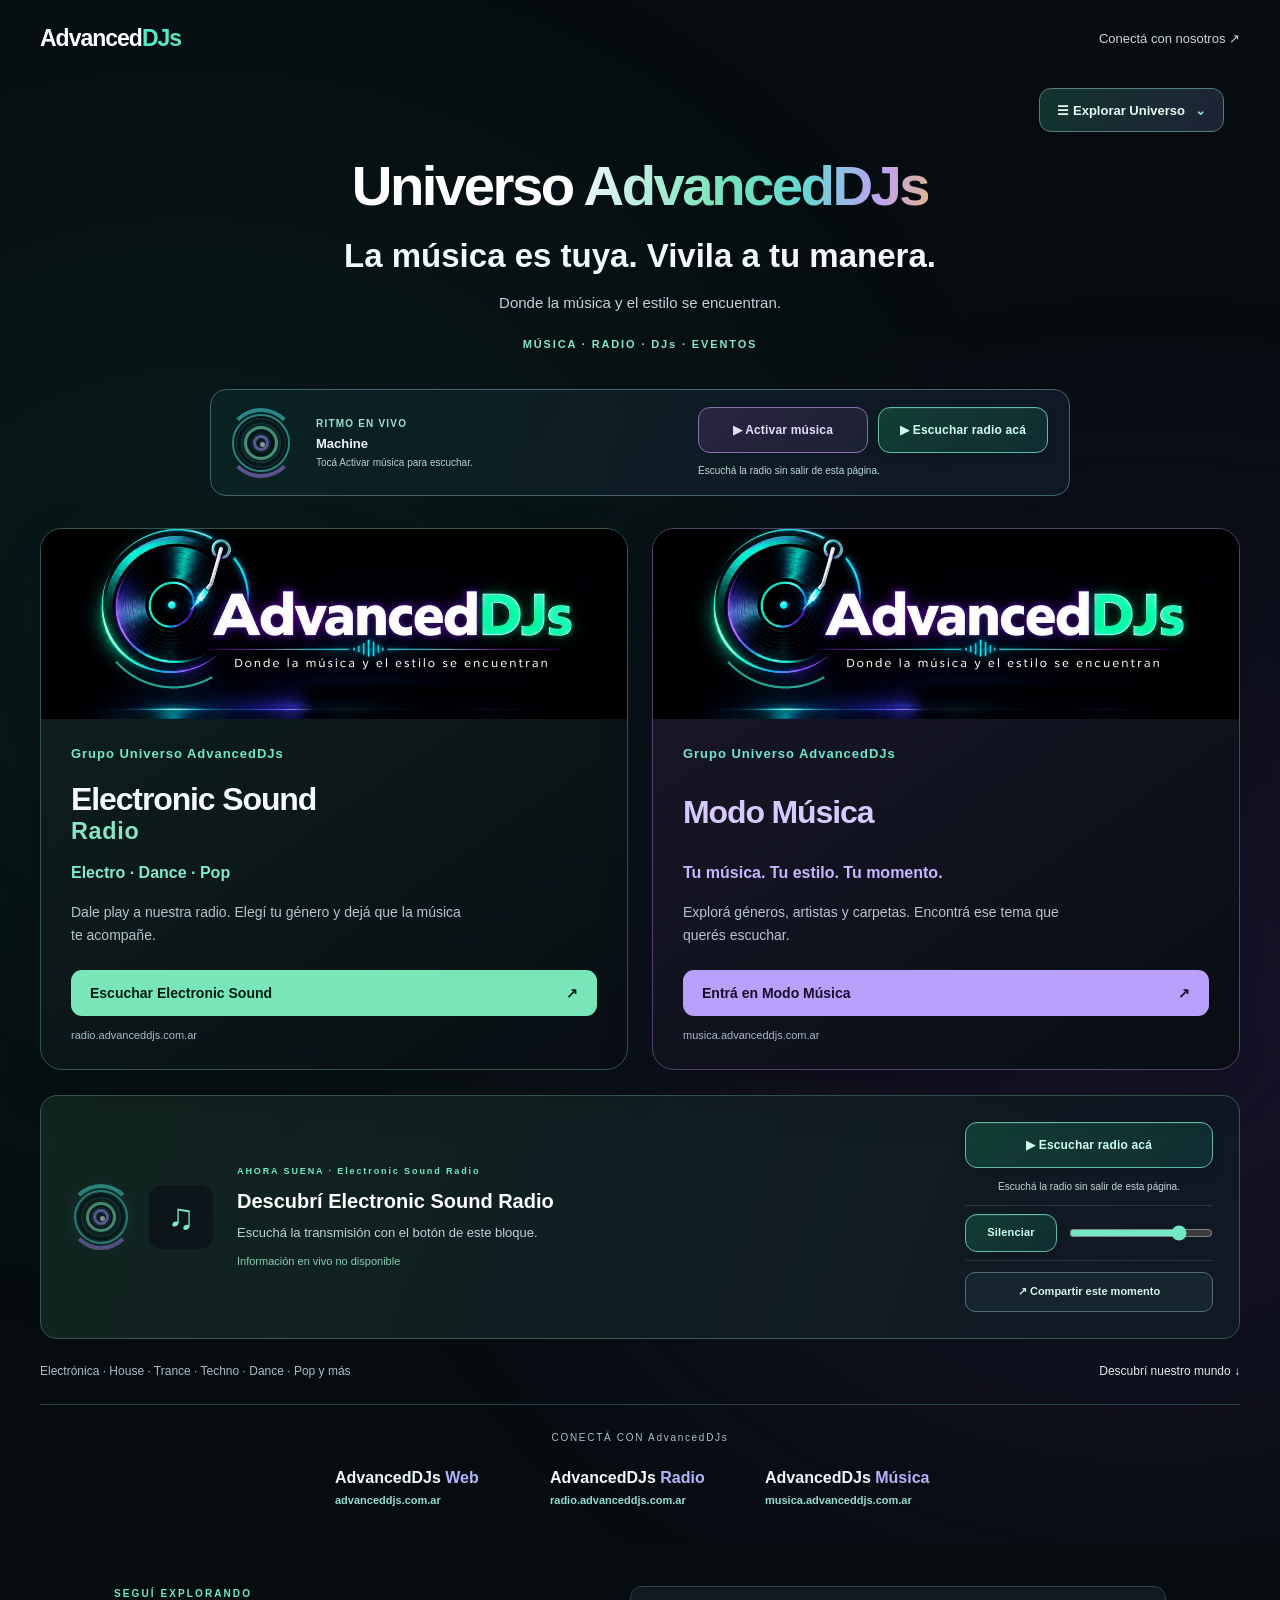
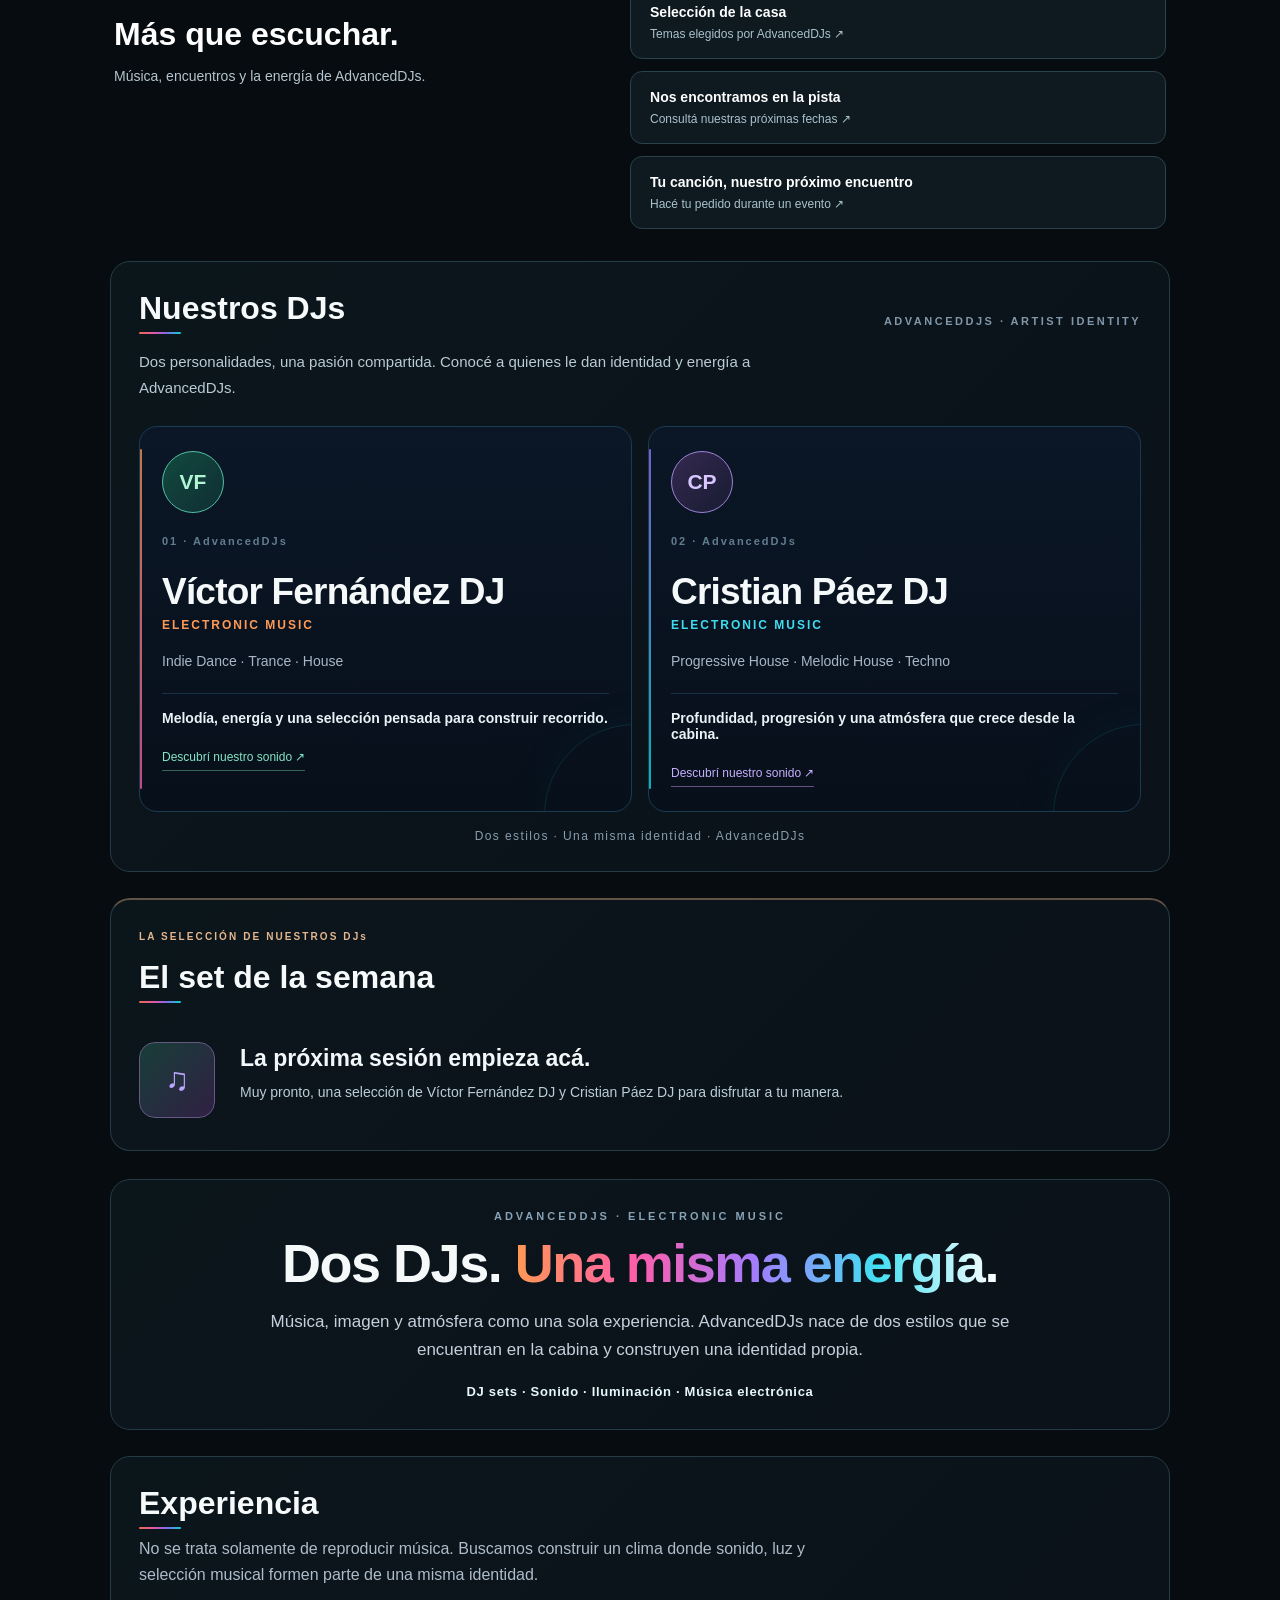
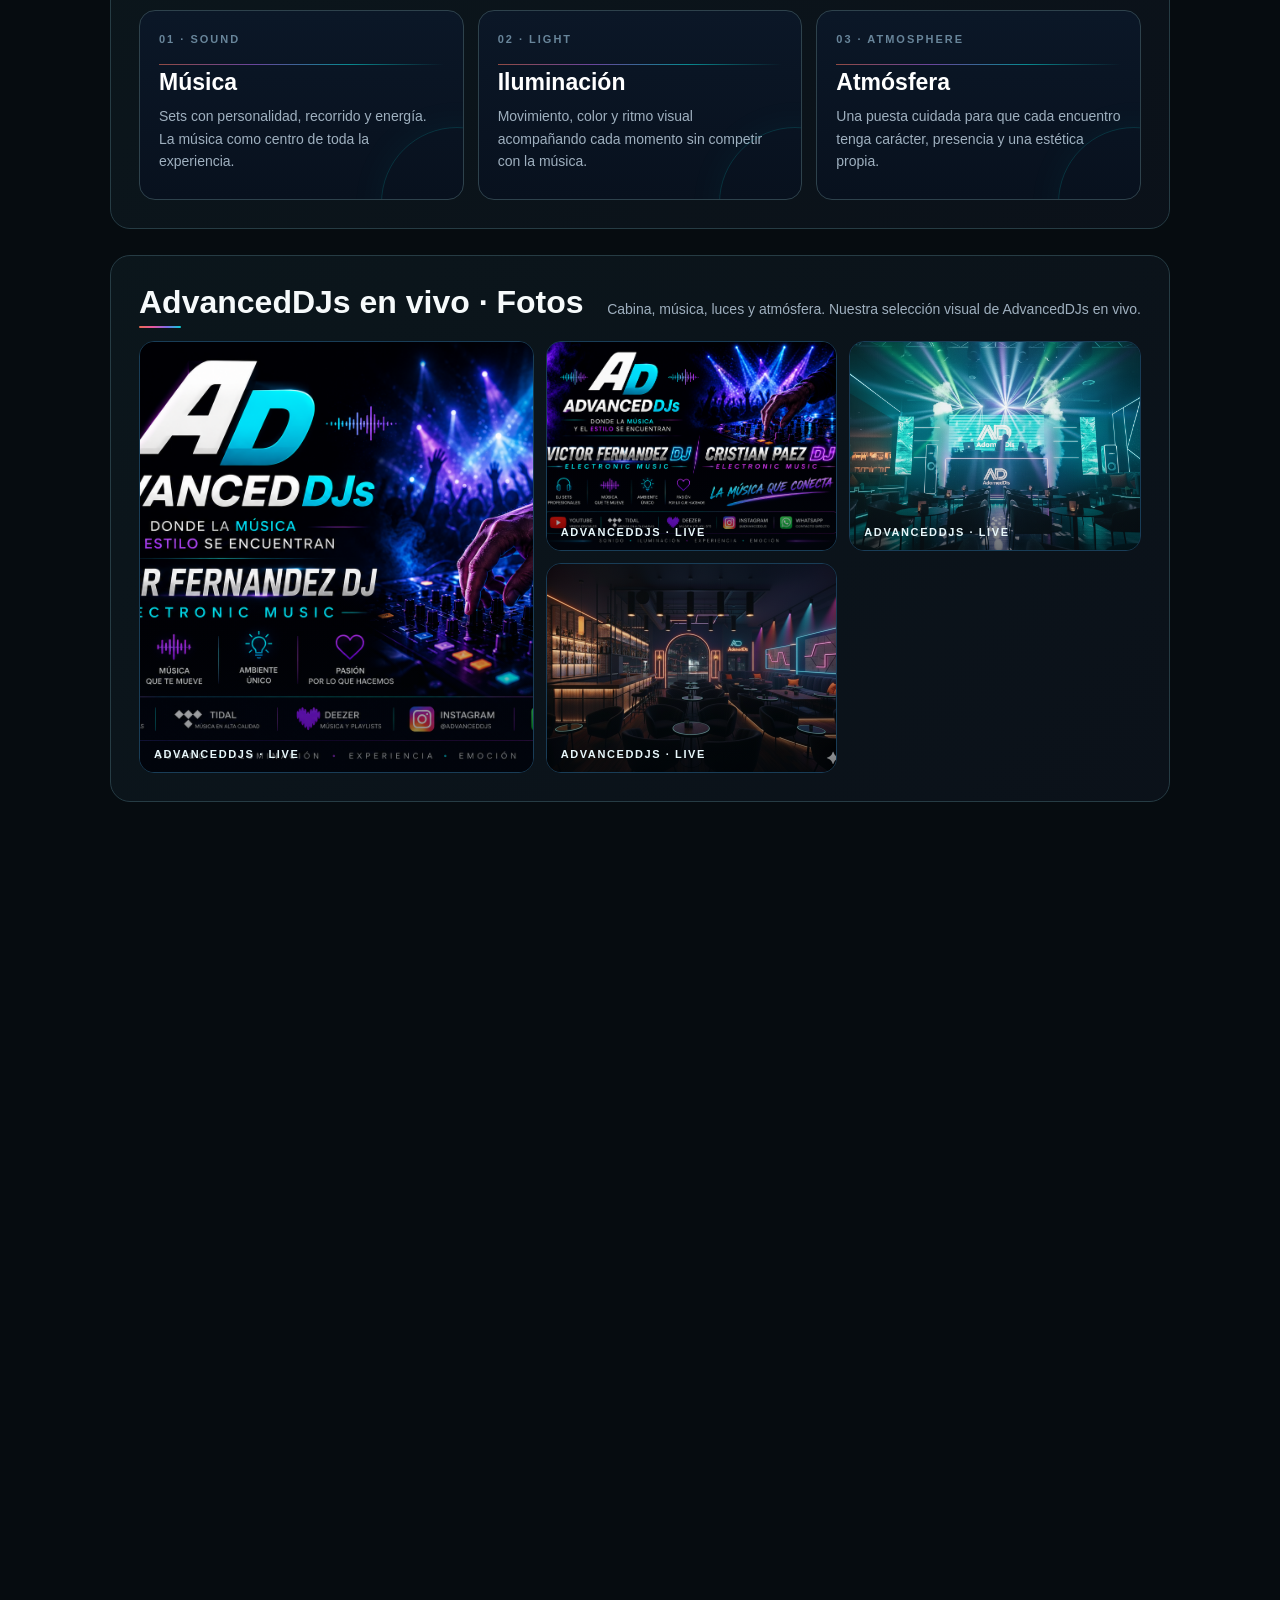
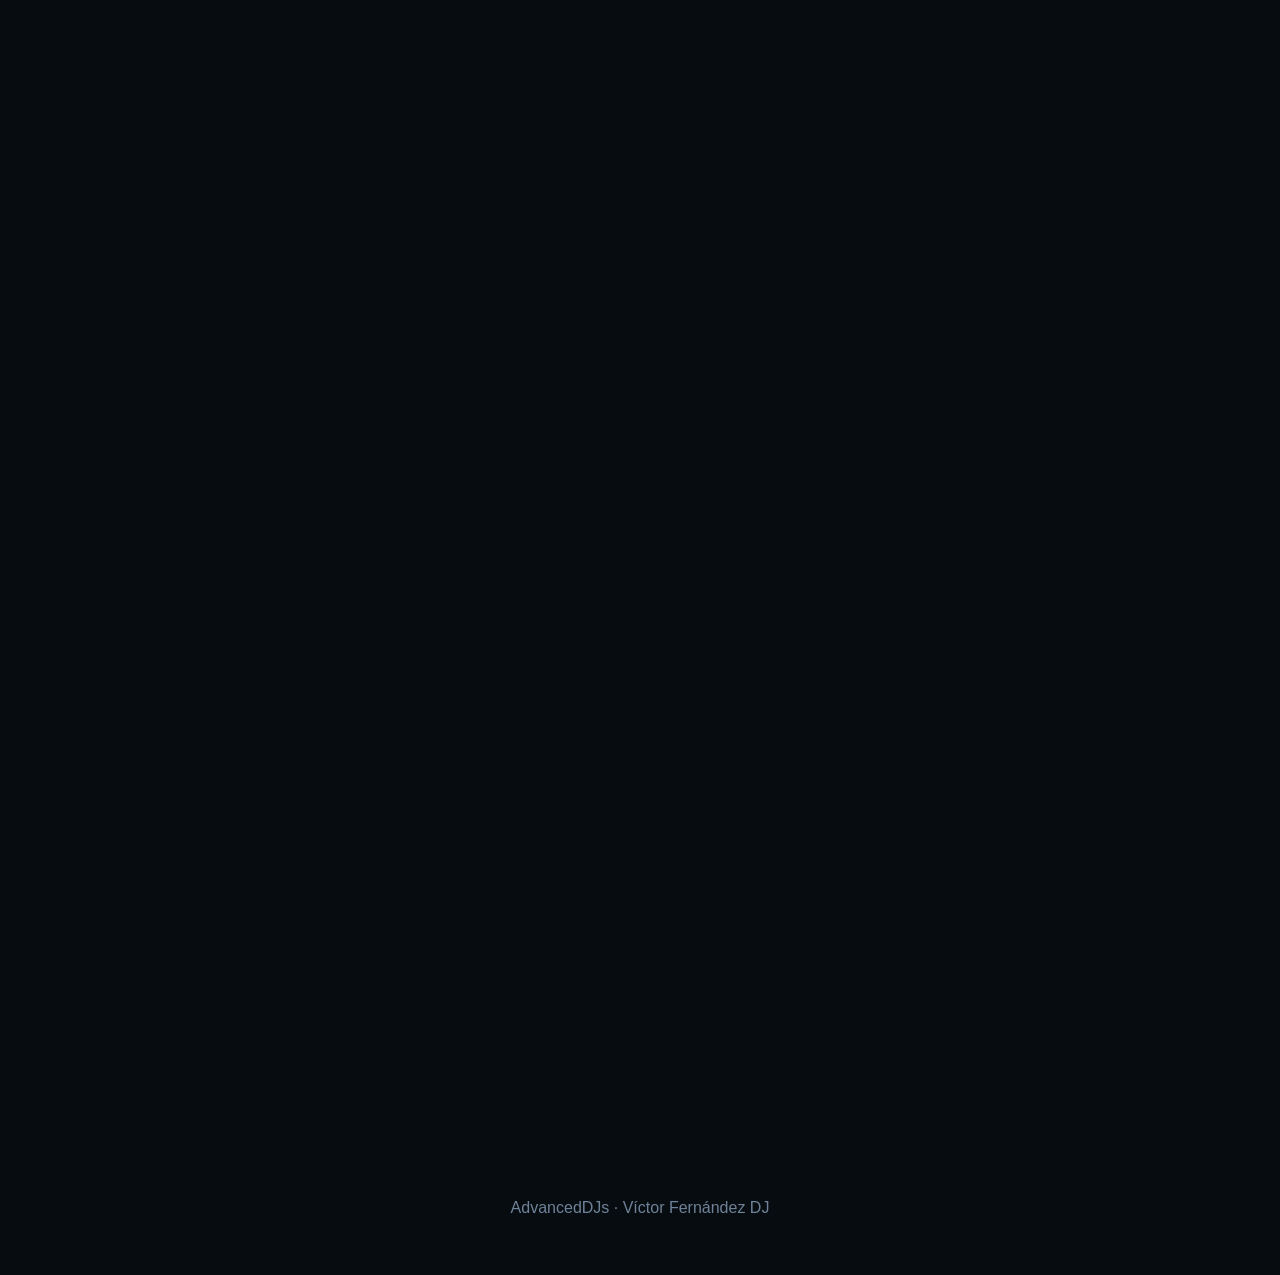
==== commit 3f40bf6d: "AdvancedDJs Control: actualizar web" ====
--- a/index.html
+++ b/index.html
@@ -2349,9 +2349,17 @@
 .hub-hero-music{width:min(860px,100%);gap:22px}.hub-hero-buttons{display:flex;gap:10px;flex-wrap:wrap;justify-content:flex-end;max-width:360px}.hub-hero-buttons button,.hub-radio-actions button{font-family:inherit;font-size:12px;font-weight:750;letter-spacing:.015em;border-radius:12px;min-height:46px;padding:12px 17px;transition:background .2s,box-shadow .2s,transform .2s}.hub-hero-buttons #heroMusicToggle{background:linear-gradient(135deg,#29243f,#1c2135);color:#e6dcff;border:1px solid #8670b2}.hub-hero-buttons #heroRadioToggle,.hub-radio-actions button{background:linear-gradient(135deg,#123d34,#102c31);color:#ccfff0;border:1px solid #64bba5;box-shadow:inset 0 1px #d4fff013,0 4px 14px #0002}.hub-hero-buttons button:hover,.hub-radio-actions button:hover{transform:translateY(-1px);box-shadow:0 5px 20px #5bdbc523}.hub-hero-buttons button:focus-visible{outline:3px solid #e1d7ff;outline-offset:4px}.hub-hero-buttons #heroRadioToggle[aria-pressed="true"],.radio-playing .hub-radio-actions button{background:linear-gradient(135deg,#94f1c9,#59cfc8);color:#062a23;border-color:#acffe1}.hub-hero-radio-status{flex-basis:100%;font-size:10px;color:#b8dad4;text-align:right;line-height:1.5}.hub-onair{grid-template-columns:auto minmax(0,1fr) auto}.hub-radio-art{display:flex;align-items:center;gap:22px}.hub-radio-art .hub-rhythm{width:54px;height:54px;flex:0 0 54px;transform:none;opacity:.5}.hub-radio-art .hub-rhythm i{inset:17px}.hub-radio-art .hub-rhythm b{top:24px;left:24px}.radio-playing .hub-radio-art .hub-rhythm{opacity:1}.radio-playing .hub-radio-art .hub-rhythm:before,body.hub-radio-playing .hub-hero-music .hub-rhythm:before{animation:hubRhythmSpin 3s linear infinite}body.hub-radio-playing .hub-hero-music .hub-rhythm{opacity:1;transform:none}.hub-radio-art .hub-onair-cover{width:68px;height:68px}.hub-radio-actions{min-width:180px}
 @media(max-width:760px){.hub-onair{grid-template-columns:minmax(0,1fr)}.hub-radio-art{gap:22px}.hub-onair-copy{min-width:0}.hub-hero-music{flex-wrap:wrap}.hub-hero-buttons{max-width:none;width:100%;justify-content:stretch}.hub-hero-buttons button{flex:1 1 145px}.hub-hero-radio-status{text-align:left}.hub-radio-actions{min-width:0}.hub-hero-music-copy{flex-basis:180px}}
 @media(prefers-reduced-motion:reduce){.hub-rhythm:before{animation:none!important}.hub-hero-buttons button,.hub-radio-actions button{transition:none;transform:none!important}}
-</style><style id="hub-v11-radio-dock">.hub-radio-volume{display:flex;align-items:center;gap:10px;margin-top:5px}.hub-radio-volume input{min-width:60px;width:100%;accent-color:#72e7c6;cursor:pointer}.hub-radio-volume button{min-height:36px!important;padding:6px 10px!important;font-size:11px!important;white-space:nowrap}.hub-radio-dock[hidden]{display:none!important}.hub-radio-dock{position:fixed;z-index:1000;bottom:calc(15px + env(safe-area-inset-bottom));left:50%;transform:translateX(-50%);width:min(850px,calc(100% - 28px));box-sizing:border-box;display:flex;align-items:center;gap:18px;padding:17px 21px;border:1px solid #4f8f86;border-radius:18px;background:linear-gradient(115deg,#102c2bf5,#101828fa);box-shadow:0 12px 45px #0009;backdrop-filter:blur(16px)}.hub-radio-dock .hub-rhythm{flex:0 0 36px;width:36px;height:36px;transform:none}.hub-radio-dock .hub-rhythm i{inset:10px}.hub-radio-dock .hub-rhythm b{top:15px;left:15px}.hub-radio-dock .hub-rhythm:after{inset:6px}.hub-radio-dock .hub-rhythm:before{inset:-6px;border-width:3px}body.hub-radio-playing .hub-radio-dock .hub-rhythm:before{animation:hubRhythmSpin 3s linear infinite}.hub-radio-dock-copy{flex:1;min-width:0}.hub-radio-dock-copy strong{display:block;font-size:13px;color:#f0faf7;white-space:nowrap;overflow:hidden;text-overflow:ellipsis}.hub-radio-dock-copy small{display:block;color:#a0d9ca;font-size:10px;margin-top:5px}.hub-radio-dock button{background:#173e36;color:#d6fff0;border:1px solid #61b7a1;border-radius:10px;padding:10px 13px;font:600 12px inherit;cursor:pointer;min-height:40px}.hub-radio-dock button:focus-visible{outline:3px solid #c7b1ff;outline-offset:3px}.hub-radio-dock .hub-radio-volume{width:190px;margin:0}.hub-radio-dock a{font-size:11px;color:#b7efdc;text-decoration:none;white-space:nowrap}body.hub-radio-dock-visible{padding-bottom:145px!important}@media(max-width:600px){.hub-radio-dock{gap:13px;padding:15px 17px;flex-wrap:wrap}.hub-radio-dock-copy{flex-basis:calc(100% - 130px)}.hub-radio-dock .hub-radio-volume{flex:1;width:auto}.hub-radio-dock a{padding:8px}body.hub-radio-dock-visible{padding-bottom:185px!important}}@media(prefers-reduced-motion:reduce){.hub-radio-dock .hub-rhythm:before{animation:none!important}}</style><style id="hub-v12-share">.hub-radio-share{display:inline-flex;align-items:center;justify-content:center;gap:7px;padding:10px 13px;border:1px solid #526c78;border-radius:10px;color:#daf1eb;background:#152630;text-decoration:none;font-size:11px;font-weight:650;min-height:40px;box-sizing:border-box;text-align:center}.hub-radio-share:hover{background:#214236;border-color:#81cbb0}.hub-radio-share:focus-visible{outline:3px solid #c7b1ff;outline-offset:3px}.hub-radio-dock .hub-radio-share{white-space:normal;font-size:11px;max-width:145px}.hub-radio-dock{width:min(1020px,calc(100% - 28px))}@media(max-width:600px){.hub-radio-dock .hub-radio-share{max-width:none;flex:1 1 140px}.hub-radio-dock .hub-radio-volume{flex-basis:calc(100% - 90px)}body.hub-radio-dock-visible{padding-bottom:235px!important}}</style><style id="hub-v13-menu">.hub-explore{position:relative;z-index:40;width:min(1260px,calc(100% - 32px));margin:0 auto 20px;text-align:right}.hub-explore summary{display:inline-flex;align-items:center;gap:10px;list-style:none;cursor:pointer;padding:12px 17px;border:1px solid #527d79;border-radius:12px;background:linear-gradient(120deg,#12342e,#1e2337);color:#e4faf3;font-size:13px;font-weight:700;user-select:none;min-height:44px;box-sizing:border-box}.hub-explore summary::-webkit-details-marker{display:none}.hub-explore summary:after{content:'⌄';color:#8ce3c9}.hub-explore[open] summary:after{content:'⌃'}.hub-explore summary:focus-visible,.hub-explore a:focus-visible{outline:3px solid #c4aeff;outline-offset:3px}.hub-explore .quick-nav{position:absolute!important;top:calc(100% + 9px);right:0;left:auto!important;width:min(420px,100%)!important;margin:0!important;padding:14px!important;border:1px solid #4a706c!important;border-radius:16px;background:#0c1c24fa!important;box-shadow:0 18px 45px #0009;backdrop-filter:blur(16px);box-sizing:border-box}.hub-explore .quick-nav-inner{display:grid!important;grid-template-columns:1fr 1fr;gap:8px!important;padding:0!important;max-width:none!important;overflow:visible!important}.hub-explore .quick-link{display:block!important;padding:13px!important;border:1px solid #29484d;border-radius:9px;text-align:left;font-size:13px!important;color:#d6e5e9;white-space:normal}.hub-explore .quick-link:hover{background:#194239;color:#bcffe0}.hub-explore .quick-link.active{background:#1d403a;color:#92f4d1}html{scroll-padding-top:20px}@media(max-width:600px){.hub-explore{width:calc(100% - 24px);margin-bottom:14px}.hub-explore summary{font-size:12px;padding:11px 14px}.hub-explore .quick-nav{width:100%!important}.hub-explore .quick-link{min-height:44px;box-sizing:border-box}}</style><meta name="advanceddjs-build-id" content="mvhdwhmx-3c58b35d">
+</style><style id="hub-v11-radio-dock">.hub-radio-volume{display:flex;align-items:center;gap:10px;margin-top:5px}.hub-radio-volume input{min-width:60px;width:100%;accent-color:#72e7c6;cursor:pointer}.hub-radio-volume button{min-height:36px!important;padding:6px 10px!important;font-size:11px!important;white-space:nowrap}.hub-radio-dock[hidden]{display:none!important}.hub-radio-dock{position:fixed;z-index:1000;bottom:calc(15px + env(safe-area-inset-bottom));left:50%;transform:translateX(-50%);width:min(850px,calc(100% - 28px));box-sizing:border-box;display:flex;align-items:center;gap:18px;padding:17px 21px;border:1px solid #4f8f86;border-radius:18px;background:linear-gradient(115deg,#102c2bf5,#101828fa);box-shadow:0 12px 45px #0009;backdrop-filter:blur(16px)}.hub-radio-dock .hub-rhythm{flex:0 0 36px;width:36px;height:36px;transform:none}.hub-radio-dock .hub-rhythm i{inset:10px}.hub-radio-dock .hub-rhythm b{top:15px;left:15px}.hub-radio-dock .hub-rhythm:after{inset:6px}.hub-radio-dock .hub-rhythm:before{inset:-6px;border-width:3px}body.hub-radio-playing .hub-radio-dock .hub-rhythm:before{animation:hubRhythmSpin 3s linear infinite}.hub-radio-dock-copy{flex:1;min-width:0}.hub-radio-dock-copy strong{display:block;font-size:13px;color:#f0faf7;white-space:nowrap;overflow:hidden;text-overflow:ellipsis}.hub-radio-dock-copy small{display:block;color:#a0d9ca;font-size:10px;margin-top:5px}.hub-radio-dock button{background:#173e36;color:#d6fff0;border:1px solid #61b7a1;border-radius:10px;padding:10px 13px;font:600 12px inherit;cursor:pointer;min-height:40px}.hub-radio-dock button:focus-visible{outline:3px solid #c7b1ff;outline-offset:3px}.hub-radio-dock .hub-radio-volume{width:190px;margin:0}.hub-radio-dock a{font-size:11px;color:#b7efdc;text-decoration:none;white-space:nowrap}body.hub-radio-dock-visible{padding-bottom:145px!important}@media(max-width:600px){.hub-radio-dock{gap:13px;padding:15px 17px;flex-wrap:wrap}.hub-radio-dock-copy{flex-basis:calc(100% - 130px)}.hub-radio-dock .hub-radio-volume{flex:1;width:auto}.hub-radio-dock a{padding:8px}body.hub-radio-dock-visible{padding-bottom:185px!important}}@media(prefers-reduced-motion:reduce){.hub-radio-dock .hub-rhythm:before{animation:none!important}}</style><style id="hub-v12-share">.hub-radio-share{display:inline-flex;align-items:center;justify-content:center;gap:7px;padding:10px 13px;border:1px solid #526c78;border-radius:10px;color:#daf1eb;background:#152630;text-decoration:none;font-size:11px;font-weight:650;min-height:40px;box-sizing:border-box;text-align:center}.hub-radio-share:hover{background:#214236;border-color:#81cbb0}.hub-radio-share:focus-visible{outline:3px solid #c7b1ff;outline-offset:3px}.hub-radio-dock .hub-radio-share{white-space:normal;font-size:11px;max-width:145px}.hub-radio-dock{width:min(1020px,calc(100% - 28px))}@media(max-width:600px){.hub-radio-dock .hub-radio-share{max-width:none;flex:1 1 140px}.hub-radio-dock .hub-radio-volume{flex-basis:calc(100% - 90px)}body.hub-radio-dock-visible{padding-bottom:235px!important}}</style><style id="hub-v13-menu">.hub-explore{position:relative;z-index:40;width:min(1260px,calc(100% - 32px));margin:0 auto 20px;text-align:right}.hub-explore summary{display:inline-flex;align-items:center;gap:10px;list-style:none;cursor:pointer;padding:12px 17px;border:1px solid #527d79;border-radius:12px;background:linear-gradient(120deg,#12342e,#1e2337);color:#e4faf3;font-size:13px;font-weight:700;user-select:none;min-height:44px;box-sizing:border-box}.hub-explore summary::-webkit-details-marker{display:none}.hub-explore summary:after{content:'⌄';color:#8ce3c9}.hub-explore[open] summary:after{content:'⌃'}.hub-explore summary:focus-visible,.hub-explore a:focus-visible{outline:3px solid #c4aeff;outline-offset:3px}.hub-explore .quick-nav{position:absolute!important;top:calc(100% + 9px);right:0;left:auto!important;width:min(420px,100%)!important;margin:0!important;padding:14px!important;border:1px solid #4a706c!important;border-radius:16px;background:#0c1c24fa!important;box-shadow:0 18px 45px #0009;backdrop-filter:blur(16px);box-sizing:border-box}.hub-explore .quick-nav-inner{display:grid!important;grid-template-columns:1fr 1fr;gap:8px!important;padding:0!important;max-width:none!important;overflow:visible!important}.hub-explore .quick-link{display:block!important;padding:13px!important;border:1px solid #29484d;border-radius:9px;text-align:left;font-size:13px!important;color:#d6e5e9;white-space:normal}.hub-explore .quick-link:hover{background:#194239;color:#bcffe0}.hub-explore .quick-link.active{background:#1d403a;color:#92f4d1}html{scroll-padding-top:20px}@media(max-width:600px){.hub-explore{width:calc(100% - 24px);margin-bottom:14px}.hub-explore summary{font-size:12px;padding:11px 14px}.hub-explore .quick-nav{width:100%!important}.hub-explore .quick-link{min-height:44px;box-sizing:border-box}}</style><style id="hub-v15-desktop-alignment">@media(min-width:761px){
+.hub-onair,.hub-onair *,.hub-hero-music,.hub-hero-music *,.hub-radio-dock,.hub-radio-dock *{box-sizing:border-box}
+.hub-onair{grid-template-columns:146px minmax(0,1fr) 248px;gap:24px;padding:26px;align-items:center}.hub-radio-art{display:flex;align-items:center;justify-content:space-between;gap:18px;min-width:0}.hub-radio-art .hub-rhythm{width:54px;height:54px;flex:0 0 54px;margin:8px 0 8px 7px}.hub-radio-art .hub-onair-cover{flex:0 0 64px;width:64px;height:64px}.hub-onair-copy{min-width:0;align-self:center}.hub-onair-copy h3{line-height:1.35;margin-bottom:8px}.hub-onair-copy p,.hub-onair-copy small{overflow-wrap:anywhere;line-height:1.6}.hub-radio-actions{width:248px;max-width:none;min-width:0;display:grid;grid-template-columns:minmax(0,1fr);gap:11px;align-items:center}.hub-radio-actions>button,.hub-radio-actions>a{width:100%;margin:0;white-space:normal;line-height:1.4}.hub-radio-actions>small{display:block;min-width:0;line-height:1.5;text-align:center;font-size:10px}.hub-radio-volume{display:grid;grid-template-columns:92px minmax(0,1fr);gap:12px;width:100%;margin:0;align-items:center}.hub-radio-volume input{display:block!important;min-width:0;width:100%;margin:0;height:30px}.hub-radio-volume button{width:92px;min-width:0;min-height:38px!important;padding:7px!important;white-space:normal;line-height:1.25}.hub-radio-actions .hub-radio-volume{padding:8px 0;border-top:1px solid #42605d70;border-bottom:1px solid #42605d70}
+.hub-hero-music{display:grid;grid-template-columns:62px minmax(0,1fr) 350px;gap:22px}.hub-hero-music>.hub-rhythm{width:58px;height:58px}.hub-hero-music-copy{min-width:0}.hub-hero-buttons{display:grid;grid-template-columns:1fr 1fr;width:100%;max-width:none;gap:10px}.hub-hero-buttons button{width:100%;padding:11px 10px;min-height:46px;white-space:normal;line-height:1.4}.hub-hero-radio-status{grid-column:1/-1;text-align:left;line-height:1.5}.hub-under>*,.hub-discover>*{min-width:0}.hub-discover{grid-template-columns:minmax(0,1fr) minmax(0,1.15fr)}
+.hub-radio-dock{display:grid;grid-template-columns:40px minmax(0,1fr) auto 195px auto auto;gap:15px}.hub-radio-dock .hub-radio-volume{display:grid;width:195px;grid-template-columns:82px minmax(0,1fr)}.hub-radio-dock .hub-radio-volume button{width:82px}.hub-radio-dock .hub-radio-share{max-width:145px;line-height:1.5}.hub-radio-dock-copy small{overflow-wrap:anywhere;line-height:1.4}
+@media(max-width:1050px){.hub-onair{grid-template-columns:146px minmax(0,1fr);gap:22px}.hub-radio-actions{grid-column:1/-1;width:100%;grid-template-columns:minmax(0,1fr) minmax(0,1fr);gap:12px 22px}.hub-radio-actions>button{grid-column:1}.hub-radio-actions>small{grid-column:1;grid-row:2;text-align:left}.hub-radio-actions>.hub-radio-volume{grid-column:2;grid-row:1}.hub-radio-actions>.hub-radio-share{grid-column:2;grid-row:2}.hub-radio-dock{grid-template-columns:40px minmax(0,1fr) auto auto}.hub-radio-dock .hub-radio-volume{grid-column:2/4;width:100%}.hub-radio-dock .hub-radio-share{max-width:none}.hub-hero-music{grid-template-columns:62px minmax(0,1fr)}.hub-hero-buttons{grid-column:1/-1}.hub-discover{gap:26px}}
+@media(max-width:600px){.hub-onair{grid-template-columns:minmax(0,1fr);padding:22px 18px;gap:19px}.hub-radio-art{justify-content:flex-start;gap:24px}.hub-onair-copy{width:100%}.hub-radio-actions{display:flex;flex-direction:column;align-items:stretch;gap:12px}.hub-radio-actions>small{text-align:left}.hub-radio-actions>.hub-radio-volume{padding:9px 0}.hub-hero-music{grid-template-columns:54px minmax(0,1fr);padding:22px 18px;gap:18px}.hub-hero-music>.hub-rhythm{width:50px;height:50px}.hub-hero-buttons{grid-template-columns:1fr 1fr;gap:10px}.hub-hero-music-copy{width:100%}.hub-radio-dock{grid-template-columns:36px minmax(0,1fr) auto;padding:17px;gap:14px}.hub-radio-dock-copy{min-width:0}.hub-radio-dock .hub-radio-volume{grid-column:1/-1;grid-row:auto;width:100%;grid-template-columns:92px minmax(0,1fr)}.hub-radio-dock .hub-radio-volume button{width:92px}.hub-radio-dock>a:not(.hub-radio-share){grid-column:1/3}.hub-radio-dock .hub-radio-share{grid-column:3;max-width:145px;padding:9px}.hub-discover{grid-template-columns:minmax(0,1fr);gap:18px}.hub-under{flex-wrap:wrap}.hub-official{max-width:100%;box-sizing:border-box}}
+@media(max-width:360px){.hub-hero-buttons{grid-template-columns:1fr}.hub-radio-dock{gap:11px;padding:15px 12px}.hub-radio-dock .hub-radio-share{max-width:125px}}
+}</style><meta name="advanceddjs-build-id" content="mvheoiuk-82071700">
 <style id="adjs-control-dynamic">.adjs-dynamic-grid{align-items:stretch}.adjs-primary-card{border-color:#10dfe8!important;box-shadow:0 0 0 1px rgba(16,223,232,.12) inset}.adjs-primary-badge{display:inline-flex;margin-top:8px;padding:4px 8px;border:1px solid rgba(16,223,232,.45);border-radius:999px;color:#18e6ed;font-size:10px;font-weight:900;letter-spacing:.08em}.adjs-dynamic-grid .muted{overflow-wrap:anywhere}.adjs-brand-icon{display:inline-grid;place-items:center;width:29px;height:29px;border-radius:9px;margin-bottom:8px;font-size:19px}.adjs-brand-icon svg{width:21px;height:21px}.adjs-brand-icon.wa{color:#25D366;background:rgba(37,211,102,.10)}.adjs-brand-icon.ig{color:#fff;background:radial-gradient(circle at 30% 105%,#fdf497 0 5%,#fd5949 35%,#d6249f 62%,#285AEB 95%)}.adjs-brand-icon.yt{color:#fff;background:#ff0033}.adjs-brand-icon.mail,.adjs-brand-icon.phone{color:#16e5e5;background:rgba(22,229,229,.10)}</style>
-<script>window.ADVANCEDDJS_DATES=[];</script>
+<script>window.ADVANCEDDJS_DATES=[{"date":"2026-09-24","title":"ELECTRO HOUSE . DANCE . CLUB SPACE","place":"Rio cuarto"},{"date":"2026-09-25","title":"Dj set","place":"Rio cuarto"}];</script>
 </head>
 <body>
 
@@ -2689,7 +2697,18 @@
   <button class="lightbox-nav lightbox-next" id="lightboxNext" type="button" aria-label="Foto siguiente">›</button>
 </div>
 
-<audio id="audio"></audio>
+<audio id="audio"></audio><script id="hub-v16-exclusive-audio">(()=>{
+const music=document.getElementById('audio'),radio=document.getElementById('hubRadioAudio');if(!music||!radio)return;let owner='music',epoch=0;
+const musicPlay=music.play.bind(music),radioPlay=radio.play.bind(radio);
+function choose(next){owner=next;epoch++;if(next==='radio')music.pause();else{const toggle=document.getElementById('hubRadioToggle');if(radio.getAttribute('src'))toggle?.click();radio.pause();}}
+// Only a real listener action can return from radio to the song player.
+document.addEventListener('click',e=>{if(!e.isTrusted)return;const target=e.target.closest?.('#heroMusicToggle,#playBtn,.play-track,.hub-feature-link,#presentationAudioBtn');if(target)choose('music');},true);
+music.play=function(){if(owner==='radio')return Promise.reject(new DOMException('La radio tiene prioridad hasta elegir música.','AbortError'));const token=epoch;return Promise.resolve(musicPlay()).then(()=>{if(token!==epoch&&owner==='radio')music.pause();});};
+radio.play=function(){choose('radio');return radioPlay();};
+// Stop a late song start before other playback listeners can switch off the radio.
+document.addEventListener('play',e=>{if(e.target===music&&owner==='radio'){music.pause();e.stopImmediatePropagation();}},true);
+window.AdvancedDJsAudioOwner=()=>owner;
+})();</script>
 
 <script>
 (() => {
@@ -3927,7 +3946,7 @@
 audio.addEventListener('play',()=>{eq();status.textContent='Reproduciendo · La música continúa mientras navegás.';dock.hidden=visible});audio.addEventListener('pause',()=>{status.textContent='Reproducción pausada';dock.hidden=true});audio.addEventListener('waiting',()=>status.textContent='Cargando audio…');audio.addEventListener('playing',()=>status.textContent='Reproduciendo · La música continúa mientras navegás.');audio.addEventListener('error',()=>status.textContent='No se pudo cargar este audio. Probá otro tema o revisá su archivo desde el control.');
 })();</script><script>(()=>{const audio=document.getElementById('audio'),box=document.querySelector('.hub-hero-music'),button=document.getElementById('heroMusicToggle'),status=document.getElementById('heroMusicStatus'),track=document.getElementById('heroMusicTrack'),title=document.getElementById('nowTitle');if(!audio||!box)return;let userPaused=false,attempted=false;
 function sync(){const playing=!audio.paused&&!audio.ended&&audio.readyState>=2&&window.AdvancedDJsAudioState?.()==='running';box.classList.toggle('is-playing',playing);button.textContent=playing?'Ⅱ Pausar música':'▶ Activar música';button.setAttribute('aria-label',playing?'Pausar música':'Activar música');button.setAttribute('aria-pressed',String(playing));if(playing)status.textContent='Sonando · Selección de la casa';else if(audio.paused)status.textContent=userPaused?'Música pausada':'Tocá Activar música para escuchar.';track.textContent=title?.textContent||'Selección de AdvancedDJs'}
-async function start(automatic){if(!audio.getAttribute('src')){status.textContent='Elegí una canción en el reproductor.';return}button.disabled=true;status.textContent='Conectando audio…';try{if(window.AdvancedDJsResumeAudio)await window.AdvancedDJsResumeAudio();await audio.play();sync()}catch{if(!audio.paused)audio.pause();status.textContent=automatic?'Tocá Activar música para comenzar.':'No se pudo iniciar. Revisá el audio desde el reproductor.';sync()}finally{button.disabled=false}}
+async function start(automatic){if(!audio.getAttribute('src')){status.textContent='Elegí una canción en el reproductor.';return}button.disabled=true;status.textContent='Conectando audio…';try{if(window.AdvancedDJsResumeAudio)await window.AdvancedDJsResumeAudio();if(window.AdvancedDJsAudioOwner?.()==='radio')return;await audio.play();sync()}catch{if(!audio.paused)audio.pause();status.textContent=automatic?'Tocá Activar música para comenzar.':'No se pudo iniciar. Revisá el audio desde el reproductor.';sync()}finally{button.disabled=false}}
 button.onclick=()=>{attempted=true;if(!audio.paused){userPaused=true;audio.pause();sync()}else{userPaused=false;start(false)}};
 async function tryAutomatic(){if(attempted||userPaused||document.getElementById('hubRadioAudio')?.getAttribute('src'))return;attempted=true;await start(true)}
 ['playing','pause','ended','loadedmetadata','emptied'].forEach(event=>audio.addEventListener(event,sync));audio.addEventListener('waiting',()=>{box.classList.remove('is-playing');status.textContent='Cargando audio…'});audio.addEventListener('error',()=>{box.classList.remove('is-playing');status.textContent='Audio no disponible. Abrí la lista de canciones.';button.disabled=false});if(title)new MutationObserver(sync).observe(title,{childList:true,subtree:true,characterData:true});
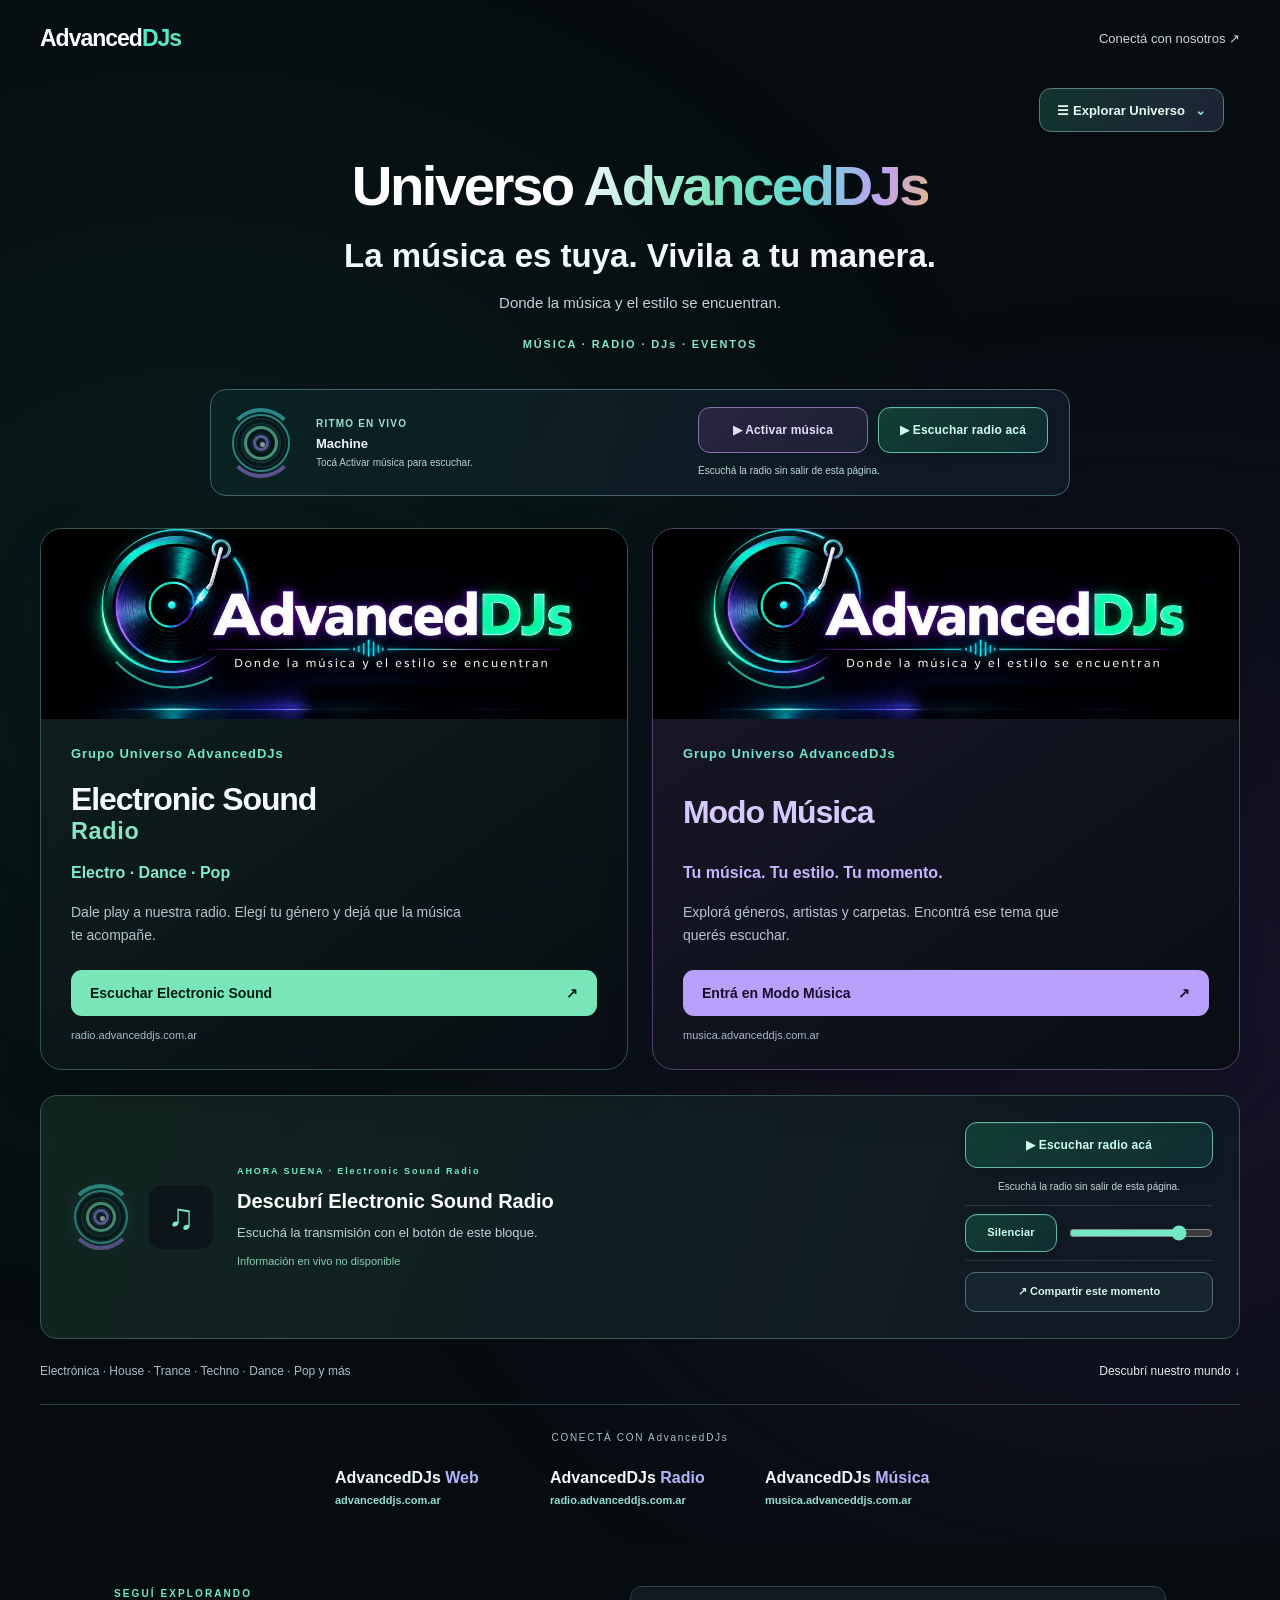
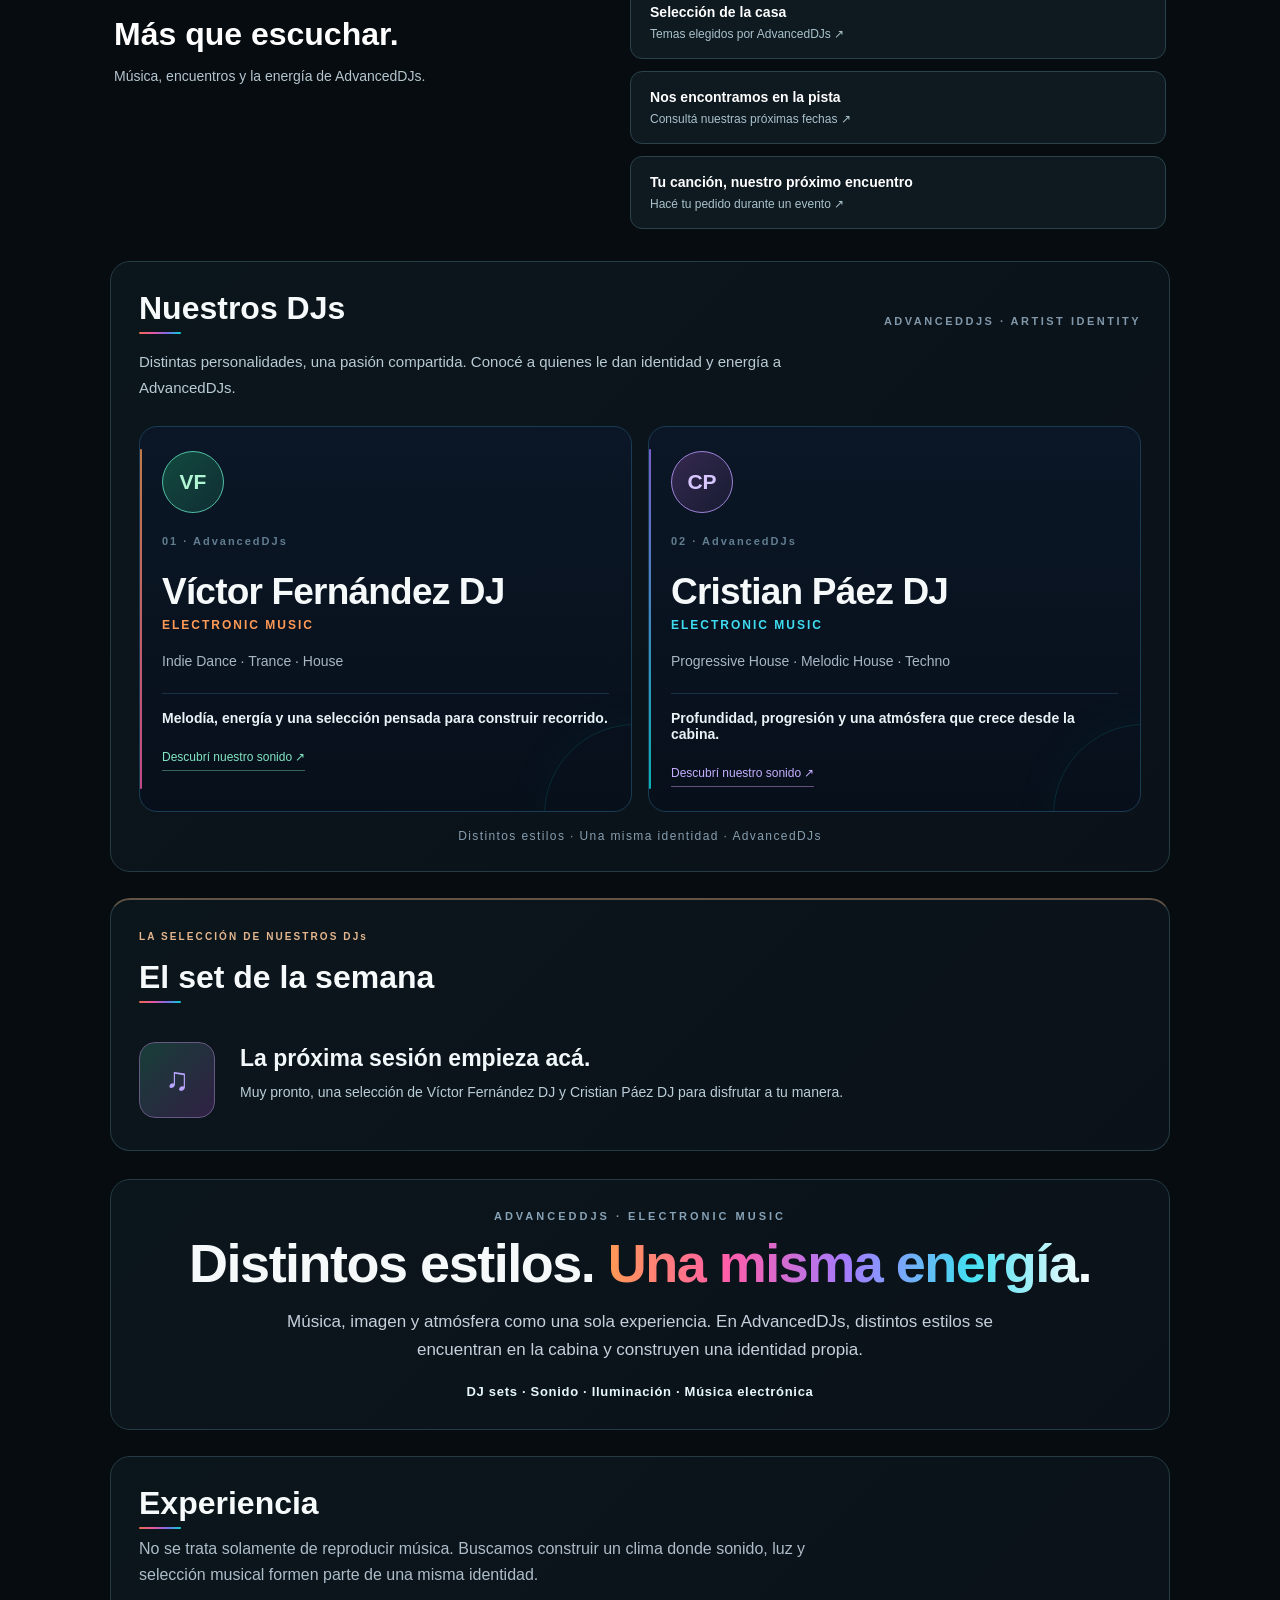
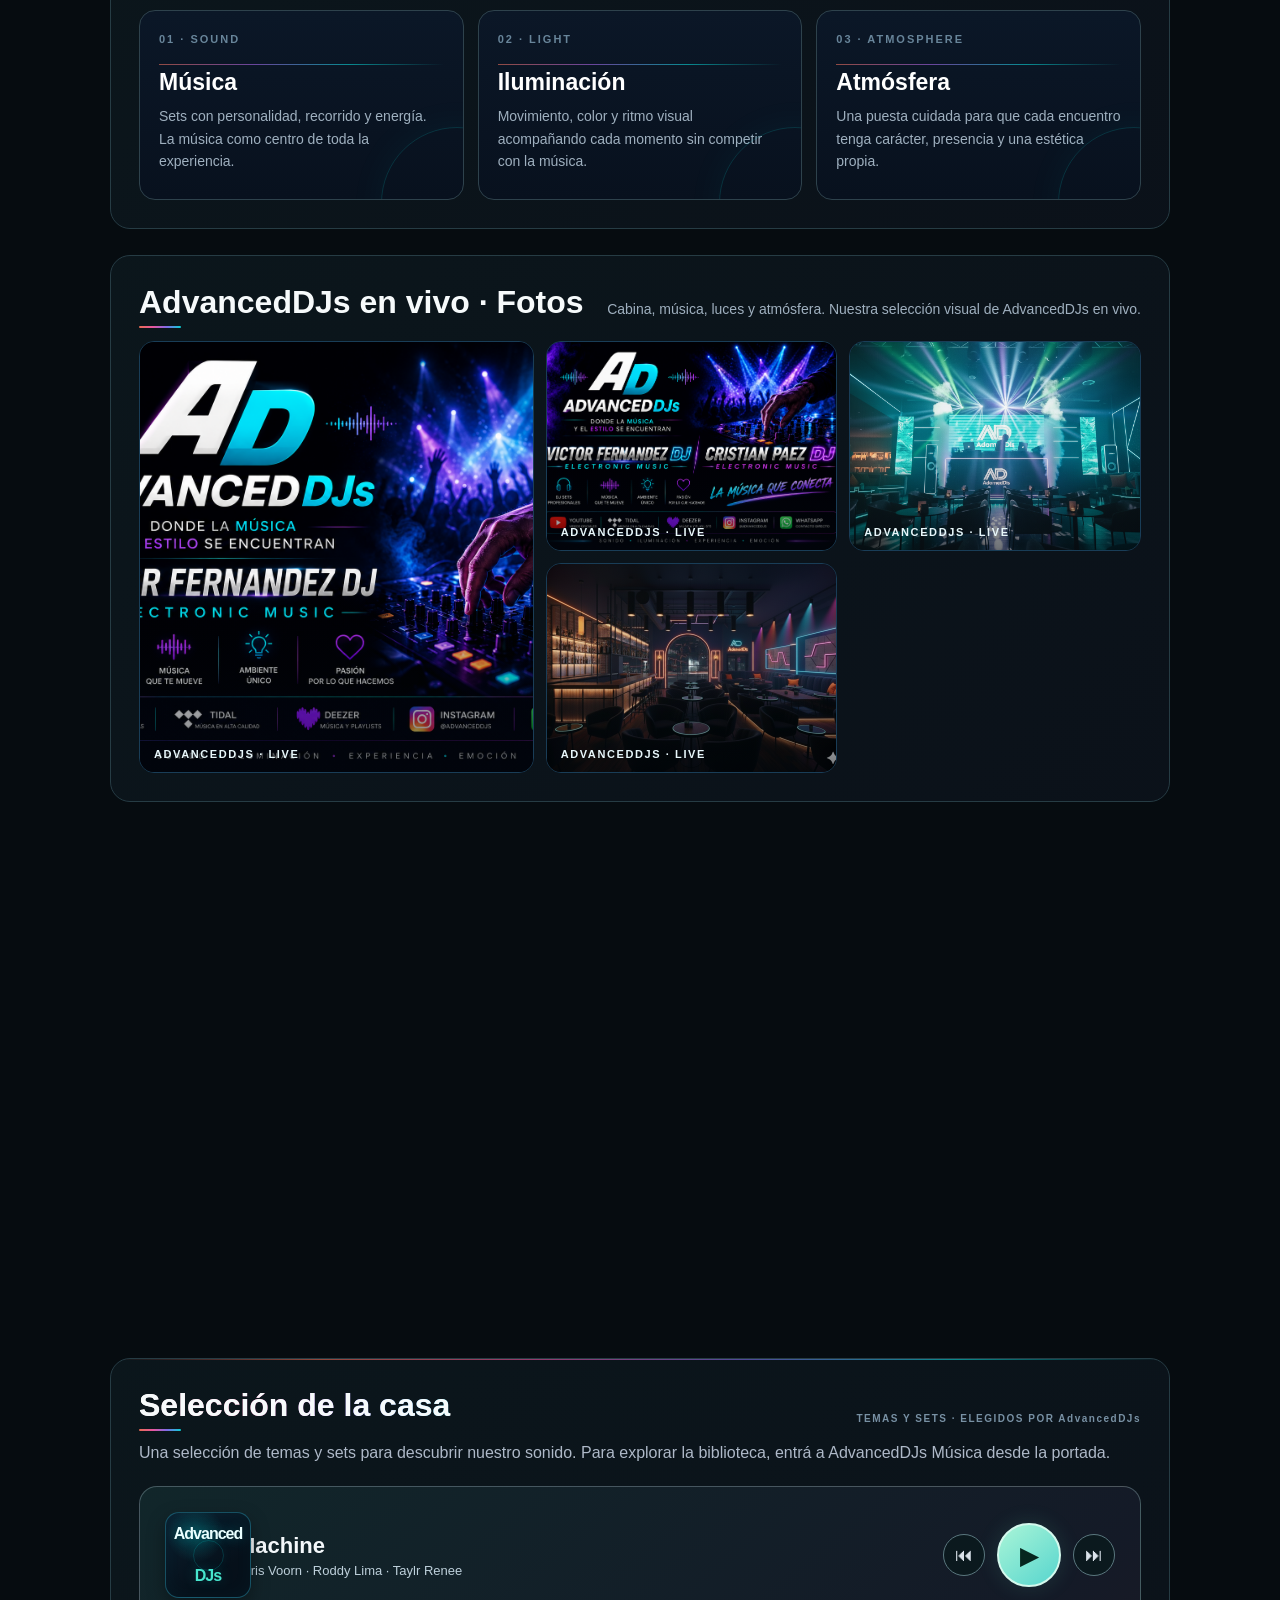
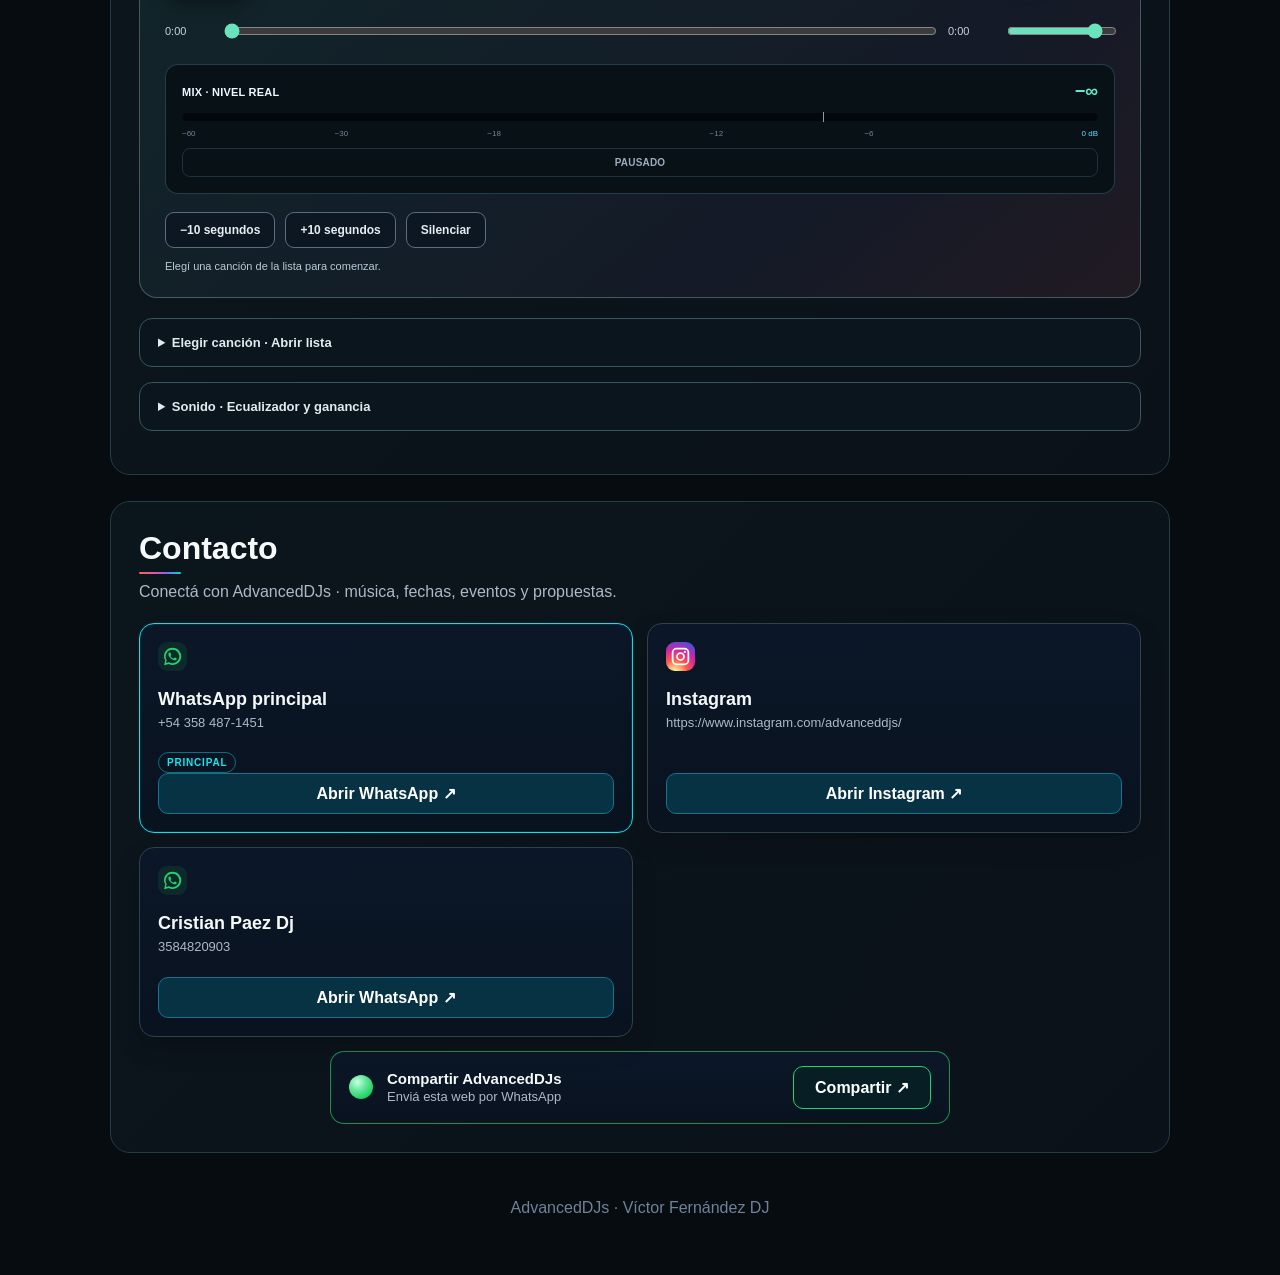
==== commit 6a0f6564: "AdvancedDJs Control: actualizar web" ====
--- a/index.html
+++ b/index.html
@@ -2357,8 +2357,8 @@
 @media(max-width:1050px){.hub-onair{grid-template-columns:146px minmax(0,1fr);gap:22px}.hub-radio-actions{grid-column:1/-1;width:100%;grid-template-columns:minmax(0,1fr) minmax(0,1fr);gap:12px 22px}.hub-radio-actions>button{grid-column:1}.hub-radio-actions>small{grid-column:1;grid-row:2;text-align:left}.hub-radio-actions>.hub-radio-volume{grid-column:2;grid-row:1}.hub-radio-actions>.hub-radio-share{grid-column:2;grid-row:2}.hub-radio-dock{grid-template-columns:40px minmax(0,1fr) auto auto}.hub-radio-dock .hub-radio-volume{grid-column:2/4;width:100%}.hub-radio-dock .hub-radio-share{max-width:none}.hub-hero-music{grid-template-columns:62px minmax(0,1fr)}.hub-hero-buttons{grid-column:1/-1}.hub-discover{gap:26px}}
 @media(max-width:600px){.hub-onair{grid-template-columns:minmax(0,1fr);padding:22px 18px;gap:19px}.hub-radio-art{justify-content:flex-start;gap:24px}.hub-onair-copy{width:100%}.hub-radio-actions{display:flex;flex-direction:column;align-items:stretch;gap:12px}.hub-radio-actions>small{text-align:left}.hub-radio-actions>.hub-radio-volume{padding:9px 0}.hub-hero-music{grid-template-columns:54px minmax(0,1fr);padding:22px 18px;gap:18px}.hub-hero-music>.hub-rhythm{width:50px;height:50px}.hub-hero-buttons{grid-template-columns:1fr 1fr;gap:10px}.hub-hero-music-copy{width:100%}.hub-radio-dock{grid-template-columns:36px minmax(0,1fr) auto;padding:17px;gap:14px}.hub-radio-dock-copy{min-width:0}.hub-radio-dock .hub-radio-volume{grid-column:1/-1;grid-row:auto;width:100%;grid-template-columns:92px minmax(0,1fr)}.hub-radio-dock .hub-radio-volume button{width:92px}.hub-radio-dock>a:not(.hub-radio-share){grid-column:1/3}.hub-radio-dock .hub-radio-share{grid-column:3;max-width:145px;padding:9px}.hub-discover{grid-template-columns:minmax(0,1fr);gap:18px}.hub-under{flex-wrap:wrap}.hub-official{max-width:100%;box-sizing:border-box}}
 @media(max-width:360px){.hub-hero-buttons{grid-template-columns:1fr}.hub-radio-dock{gap:11px;padding:15px 12px}.hub-radio-dock .hub-radio-share{max-width:125px}}
-}</style><meta name="advanceddjs-build-id" content="mvheoiuk-82071700">
-<style id="adjs-control-dynamic">.adjs-dynamic-grid{align-items:stretch}.adjs-primary-card{border-color:#10dfe8!important;box-shadow:0 0 0 1px rgba(16,223,232,.12) inset}.adjs-primary-badge{display:inline-flex;margin-top:8px;padding:4px 8px;border:1px solid rgba(16,223,232,.45);border-radius:999px;color:#18e6ed;font-size:10px;font-weight:900;letter-spacing:.08em}.adjs-dynamic-grid .muted{overflow-wrap:anywhere}.adjs-brand-icon{display:inline-grid;place-items:center;width:29px;height:29px;border-radius:9px;margin-bottom:8px;font-size:19px}.adjs-brand-icon svg{width:21px;height:21px}.adjs-brand-icon.wa{color:#25D366;background:rgba(37,211,102,.10)}.adjs-brand-icon.ig{color:#fff;background:radial-gradient(circle at 30% 105%,#fdf497 0 5%,#fd5949 35%,#d6249f 62%,#285AEB 95%)}.adjs-brand-icon.yt{color:#fff;background:#ff0033}.adjs-brand-icon.mail,.adjs-brand-icon.phone{color:#16e5e5;background:rgba(22,229,229,.10)}</style>
+}</style><meta name="advanceddjs-build-id" content="mvkep22y-673c7b07">
+<style id="hub-editorial-style">.editorial-dj-photo{width:96px;height:96px;object-fit:cover;border-radius:20px;margin-bottom:20px;border:1px solid #60d8c2}.editorial-copy{white-space:pre-line;line-height:1.8;overflow-wrap:anywhere}.editorial-gallery{display:grid;grid-template-columns:repeat(auto-fit,minmax(min(100%,240px),1fr));gap:16px;margin:22px 0}.editorial-gallery img{display:block;width:100%;height:280px;object-fit:contain;background:#071216;border-radius:16px}.editorial-button{display:inline-flex;padding:14px 20px;margin-top:12px;border-radius:12px;background:linear-gradient(110deg,#9df1ce,#50cfca);color:#06231f;font-weight:800;text-decoration:none}.dj-artist-name,.service b{overflow-wrap:anywhere}.dj-artist-phrase,.service .muted{white-space:pre-line}@media(max-width:760px){.editorial-gallery img{height:220px}.editorial-button{justify-content:center;width:100%;box-sizing:border-box}}</style><style id="adjs-control-dynamic">.adjs-dynamic-grid{align-items:stretch}.adjs-primary-card{border-color:#10dfe8!important;box-shadow:0 0 0 1px rgba(16,223,232,.12) inset}.adjs-primary-badge{display:inline-flex;margin-top:8px;padding:4px 8px;border:1px solid rgba(16,223,232,.45);border-radius:999px;color:#18e6ed;font-size:10px;font-weight:900;letter-spacing:.08em}.adjs-dynamic-grid .muted{overflow-wrap:anywhere}.adjs-brand-icon{display:inline-grid;place-items:center;width:29px;height:29px;border-radius:9px;margin-bottom:8px;font-size:19px}.adjs-brand-icon svg{width:21px;height:21px}.adjs-brand-icon.wa{color:#25D366;background:rgba(37,211,102,.10)}.adjs-brand-icon.ig{color:#fff;background:radial-gradient(circle at 30% 105%,#fdf497 0 5%,#fd5949 35%,#d6249f 62%,#285AEB 95%)}.adjs-brand-icon.yt{color:#fff;background:#ff0033}.adjs-brand-icon.mail,.adjs-brand-icon.phone{color:#16e5e5;background:rgba(22,229,229,.10)}</style>
 <script>window.ADVANCEDDJS_DATES=[{"date":"2026-09-24","title":"ELECTRO HOUSE . DANCE . CLUB SPACE","place":"Rio cuarto"},{"date":"2026-09-25","title":"Dj set","place":"Rio cuarto"}];</script>
 </head>
 <body>
@@ -2459,37 +2459,12 @@
 <main class="wrap"><section class="hub-discover" id="descubri"><div><p class="hub-eyebrow">SEGUÍ EXPLORANDO</p><h2>Más que escuchar.</h2><p>Música, encuentros y la energía de AdvancedDJs.</p></div><div class="hub-discover-links"><a href="#musica">Selección de la casa <span>Temas elegidos por AdvancedDJs ↗</span></a><a href="#fechas">Nos encontramos en la pista <span>Consultá nuestras próximas fechas ↗</span></a><a href="https://pedidos.advanceddjs.com.ar/" target="_blank" rel="noopener">Tu canción, nuestro próximo encuentro <span>Hacé tu pedido durante un evento ↗</span></a></div></section>
 
 
-    <section class="section" id="quienes">
-    <div class="djs-heading-row">
-      <h2>Nuestros DJs</h2>
-      <div class="djs-kicker">AdvancedDJs · Artist Identity</div>
-    </div>
-
-    <p class="hub-dj-intro">Dos personalidades, una pasión compartida. Conocé a quienes le dan identidad y energía a AdvancedDJs.</p><div class="dj-artists">
-      <article class="dj-artist-card victor">
-        <div class="hub-dj-avatar" aria-hidden="true">VF</div><div class="dj-artist-index">01 · AdvancedDJs</div>
-        <div class="dj-artist-name">Víctor Fernández DJ</div>
-        <div class="dj-artist-role">Electronic Music</div>
-        <div class="dj-artist-genres">Indie Dance · Trance · House</div>
-        <div class="dj-artist-phrase">Melodía, energía y una selección pensada para construir recorrido.</div>
-      <a class="hub-dj-link" href="#musica">Descubrí nuestro sonido ↗</a></article>
-
-      <article class="dj-artist-card cristian">
-        <div class="hub-dj-avatar" aria-hidden="true">CP</div><div class="dj-artist-index">02 · AdvancedDJs</div>
-        <div class="dj-artist-name">Cristian Páez DJ</div>
-        <div class="dj-artist-role">Electronic Music</div>
-        <div class="dj-artist-genres">Progressive House · Melodic House · Techno</div>
-        <div class="dj-artist-phrase">Profundidad, progresión y una atmósfera que crece desde la cabina.</div>
-      <a class="hub-dj-link" href="#musica">Descubrí nuestro sonido ↗</a></article>
-    </div>
-
-    <div class="dj-duo-signature">Dos estilos · Una misma identidad · AdvancedDJs</div>
-  </section>
+    <section class="section" id="quienes"><div class="djs-heading-row"><h2>Nuestros DJs</h2><div class="djs-kicker">AdvancedDJs · Artist Identity</div></div><p class="hub-dj-intro">Distintas personalidades, una pasión compartida. Conocé a quienes le dan identidad y energía a AdvancedDJs.</p><div class="dj-artists"><article class="dj-artist-card victor"><div class="hub-dj-avatar" aria-hidden="true">VF</div><div class="dj-artist-index">01 · AdvancedDJs</div><div class="dj-artist-name">Víctor Fernández DJ</div><div class="dj-artist-role">Electronic Music</div><div class="dj-artist-genres">Indie Dance · Trance · House</div><div class="dj-artist-phrase">Melodía, energía y una selección pensada para construir recorrido.</div><a class="hub-dj-link" href="#musica">Descubrí nuestro sonido ↗</a></article><article class="dj-artist-card cristian"><div class="hub-dj-avatar" aria-hidden="true">CP</div><div class="dj-artist-index">02 · AdvancedDJs</div><div class="dj-artist-name">Cristian Páez DJ</div><div class="dj-artist-role">Electronic Music</div><div class="dj-artist-genres">Progressive House · Melodic House · Techno</div><div class="dj-artist-phrase">Profundidad, progresión y una atmósfera que crece desde la cabina.</div><a class="hub-dj-link" href="#musica">Descubrí nuestro sonido ↗</a></article></div><div class="dj-duo-signature">Distintos estilos · Una misma identidad · AdvancedDJs</div></section>
 <section class="section hub-featured" id="set-destacado"><p class="hub-eyebrow">LA SELECCIÓN DE NUESTROS DJs</p><h2>El set de la semana</h2><div class="hub-feature-empty"><span aria-hidden="true">♫</span><div><h3>La próxima sesión empieza acá.</h3><p>Muy pronto, una selección de Víctor Fernández DJ y Cristian Páez DJ para disfrutar a tu manera.</p></div></div></section>
 <section class="section artist-identity" id="identidad">
     <div class="identity-kicker">AdvancedDJs · Electronic Music</div>
-    <div class="identity-title">Dos DJs. <span>Una misma energía.</span></div>
-    <p class="identity-lead">Música, imagen y atmósfera como una sola experiencia. AdvancedDJs nace de dos estilos que se encuentran en la cabina y construyen una identidad propia.</p>
+    <div class="identity-title">Distintos estilos. <span>Una misma energía.</span></div>
+    <p class="identity-lead">Música, imagen y atmósfera como una sola experiencia. En AdvancedDJs, distintos estilos se encuentran en la cabina y construyen una identidad propia.</p>
     <div class="identity-signature">DJ sets · Sonido · Iluminación · Música electrónica</div>
     <div class="identity-actions">
       <button class="presentation-btn" id="presentationBtn" type="button">PRESENTACIÓN ▶</button>
@@ -2498,27 +2473,7 @@
   </section>
 
 
-  <section class="section experience-section" id="experiencia">
-    <h2>Experiencia</h2>
-    <p class="experience-intro">No se trata solamente de reproducir música. Buscamos construir un clima donde sonido, luz y selección musical formen parte de una misma identidad.</p>
-    <div class="experience-grid">
-      <article class="experience-card">
-        <div class="experience-number">01 · SOUND</div><div class="experience-line"></div>
-        <h3>Música</h3>
-        <p>Sets con personalidad, recorrido y energía. La música como centro de toda la experiencia.</p>
-      </article>
-      <article class="experience-card">
-        <div class="experience-number">02 · LIGHT</div><div class="experience-line"></div>
-        <h3>Iluminación</h3>
-        <p>Movimiento, color y ritmo visual acompañando cada momento sin competir con la música.</p>
-      </article>
-      <article class="experience-card">
-        <div class="experience-number">03 · ATMOSPHERE</div><div class="experience-line"></div>
-        <h3>Atmósfera</h3>
-        <p>Una puesta cuidada para que cada encuentro tenga carácter, presencia y una estética propia.</p>
-      </article>
-    </div>
-  </section>
+  <section class="section experience-section" id="experiencia"><h2>Experiencia</h2><p class="experience-intro">No se trata solamente de reproducir música. Buscamos construir un clima donde sonido, luz y selección musical formen parte de una misma identidad.</p><div class="experience-grid"><article class="experience-card"><div class="experience-number">01 · SOUND</div><div class="experience-line"></div><h3>Música</h3><p>Sets con personalidad, recorrido y energía. La música como centro de toda la experiencia.</p></article><article class="experience-card"><div class="experience-number">02 · LIGHT</div><div class="experience-line"></div><h3>Iluminación</h3><p>Movimiento, color y ritmo visual acompañando cada momento sin competir con la música.</p></article><article class="experience-card"><div class="experience-number">03 · ATMOSPHERE</div><div class="experience-line"></div><h3>Atmósfera</h3><p>Una puesta cuidada para que cada encuentro tenga carácter, presencia y una estética propia.</p></article></div></section>
 
 
   <section class="section live-section" id="live">
@@ -2553,15 +2508,7 @@
 
 
 
-  <section class="section" id="servicios">
-    <h2>Servicios</h2>
-    <div class="services">
-      <div class="service"><span>🎧</span><div><b>DJ Sets personalizados</b><span class="muted">Música adaptada al evento y al público.</span></div></div>
-      <div class="service"><span>🔊</span><div><b>Sonido premium Yamaha</b><span class="muted">Audio claro y potente para cada espacio.</span></div></div>
-      <div class="service"><span>💡</span><div><b>Iluminación inteligente</b><span class="muted">Cabezales móviles + luces LED.</span></div></div>
-      <div class="service"><span>🎉</span><div><b>Eventos</b><span class="muted">Electrónica, popular y latina.</span></div></div>
-    </div>
-  </section>
+  <section class="section" id="servicios"><h2>Servicios</h2><div class="services"><div class="service"><span aria-hidden="true">🎧</span><div><b>DJ Sets personalizados</b><span class="muted">Música adaptada al evento y al público.</span></div></div><div class="service"><span aria-hidden="true">🔊</span><div><b>Sonido premium Yamaha</b><span class="muted">Audio claro y potente para cada espacio.</span></div></div><div class="service"><span aria-hidden="true">💡</span><div><b>Iluminación inteligente</b><span class="muted">Cabezales móviles + luces LED.</span></div></div><div class="service"><span aria-hidden="true">🎉</span><div><b>Eventos</b><span class="muted">Electrónica, popular y latina.</span></div></div></div></section>
 
   <section class="section" id="galeria">
     <h2>Galería / Eventos</h2>
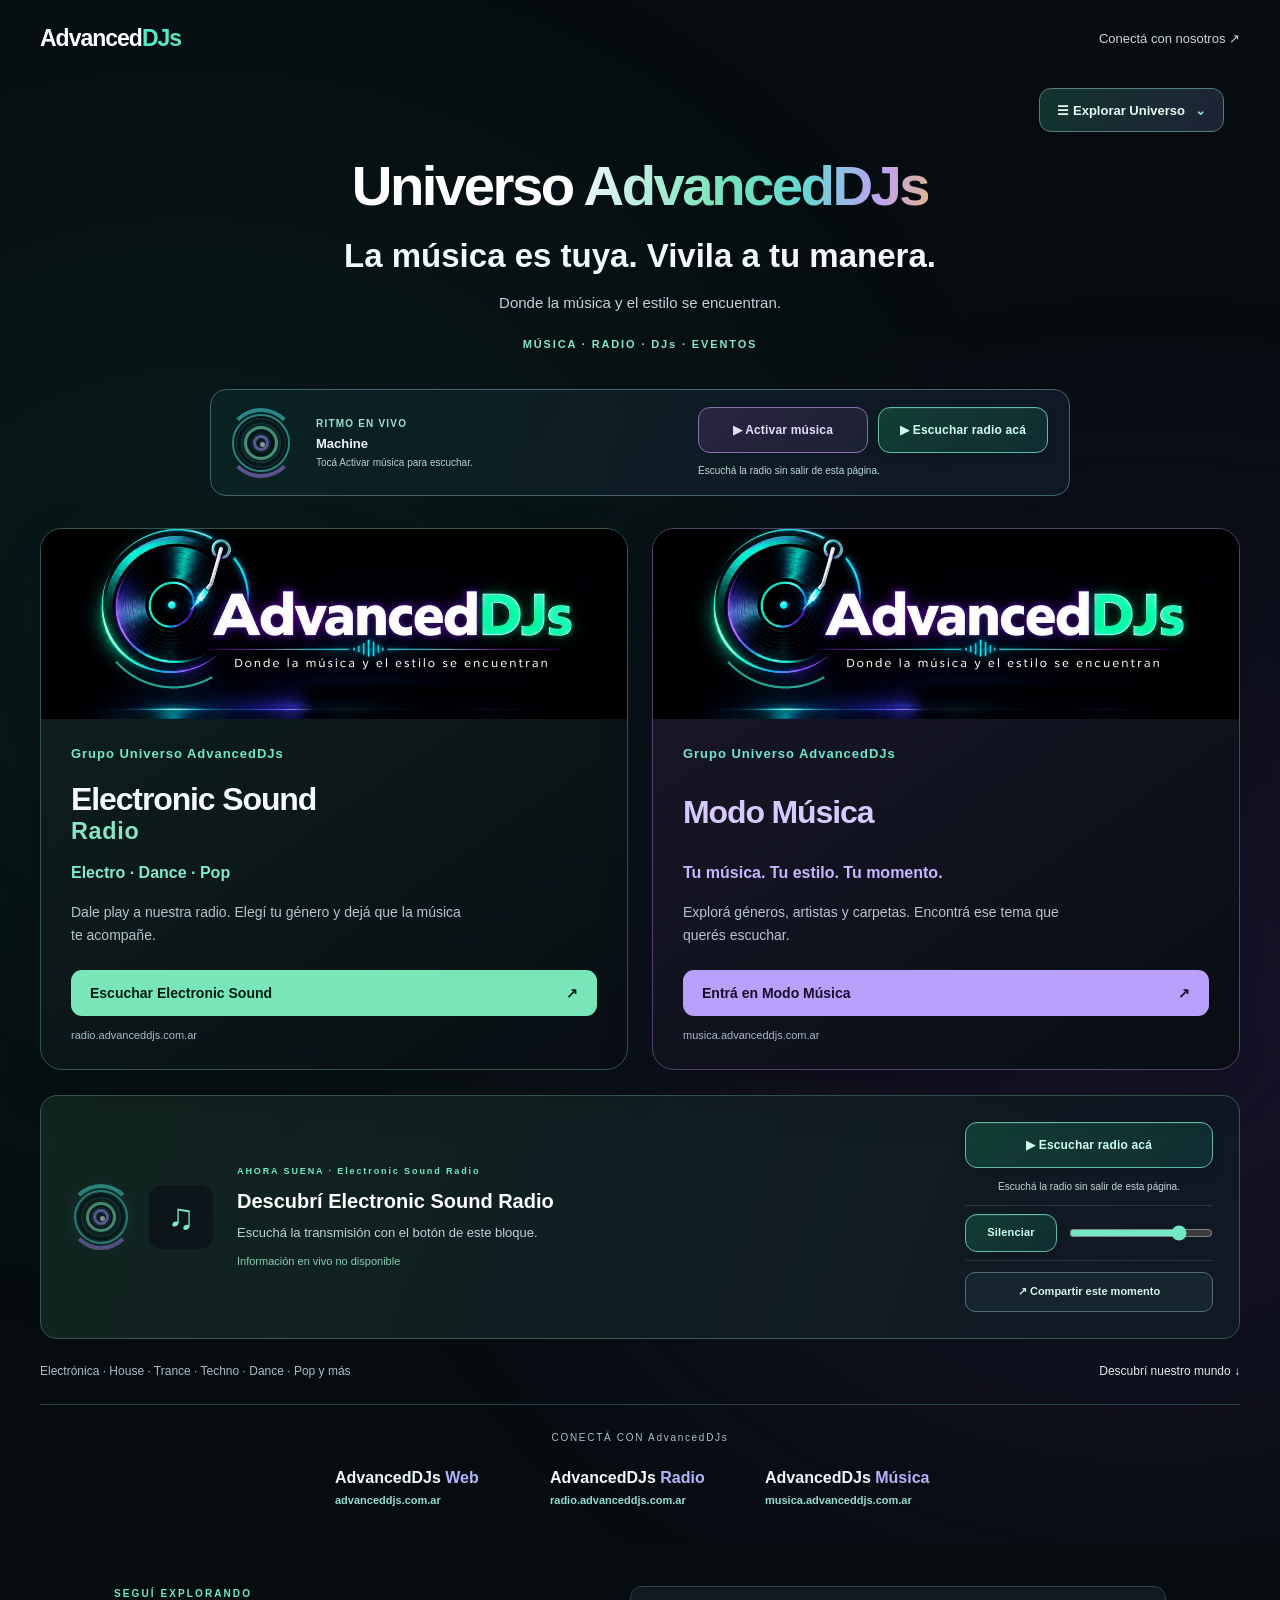
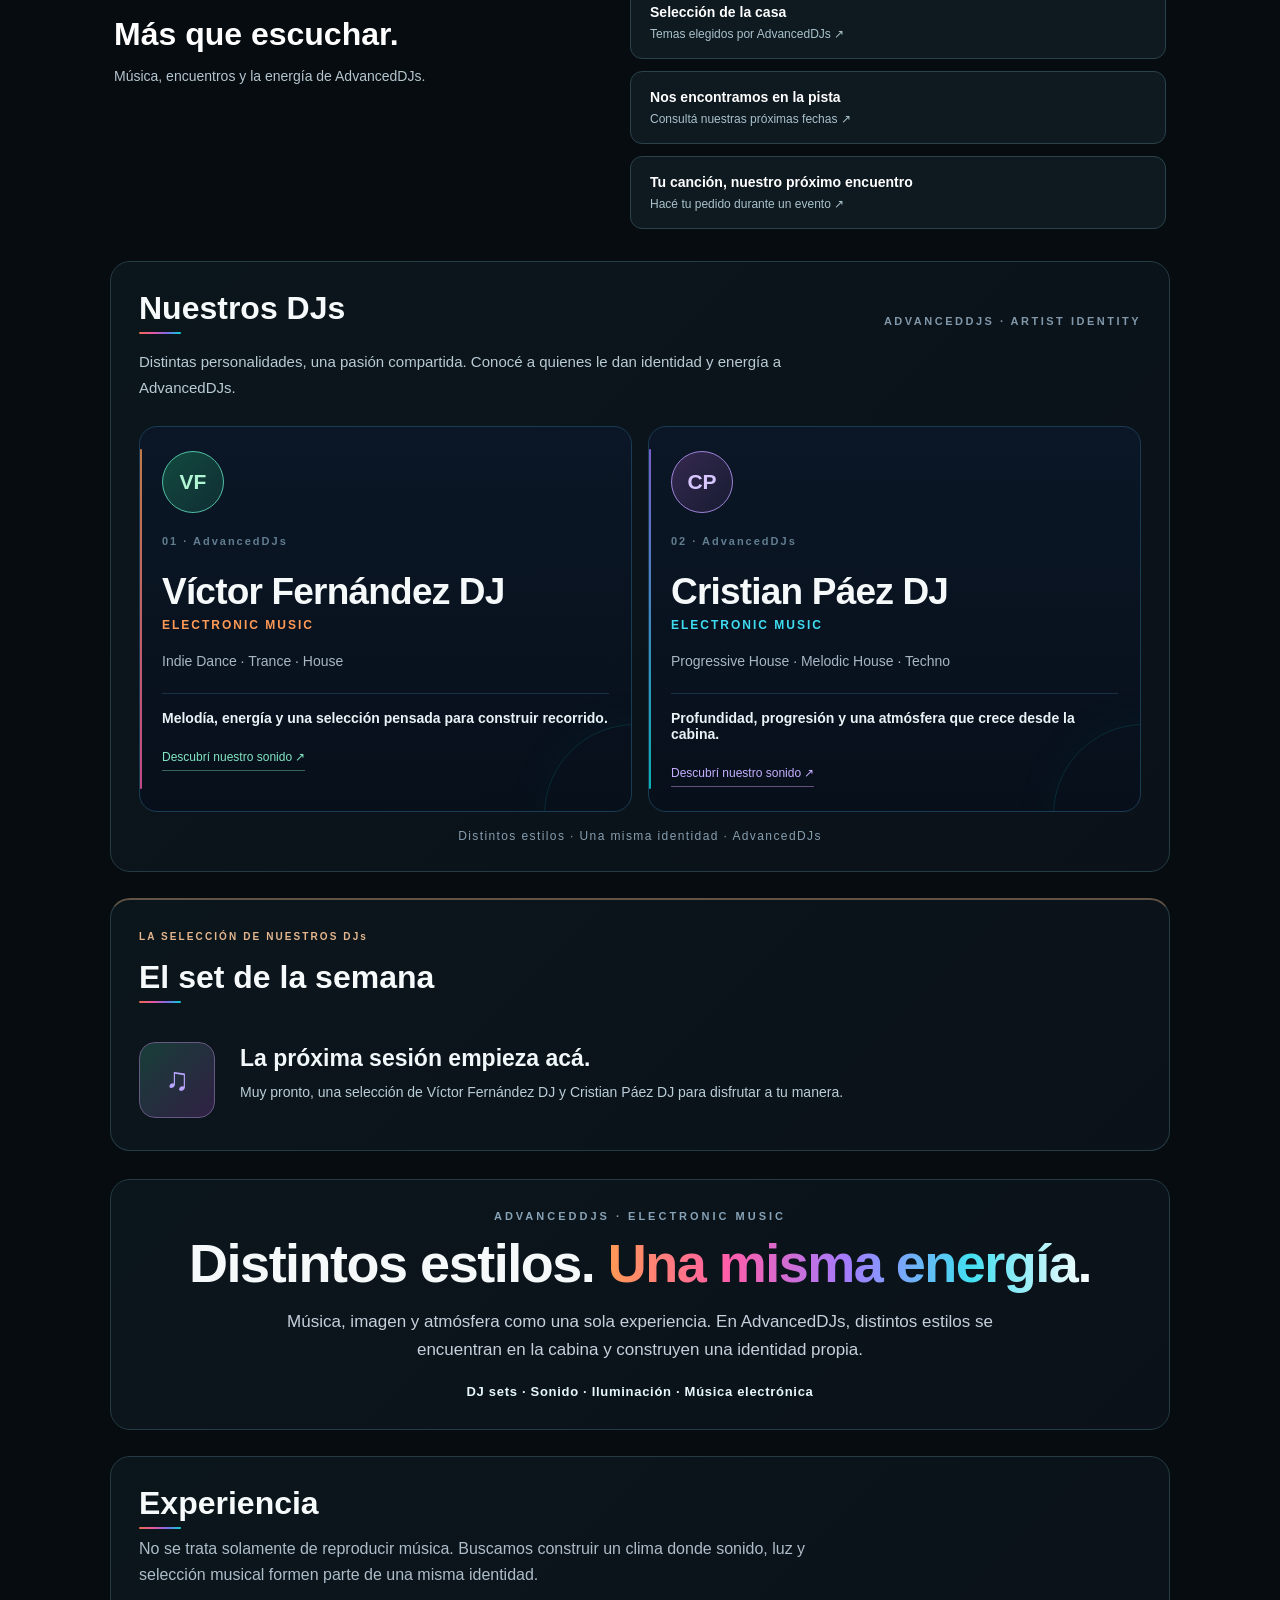
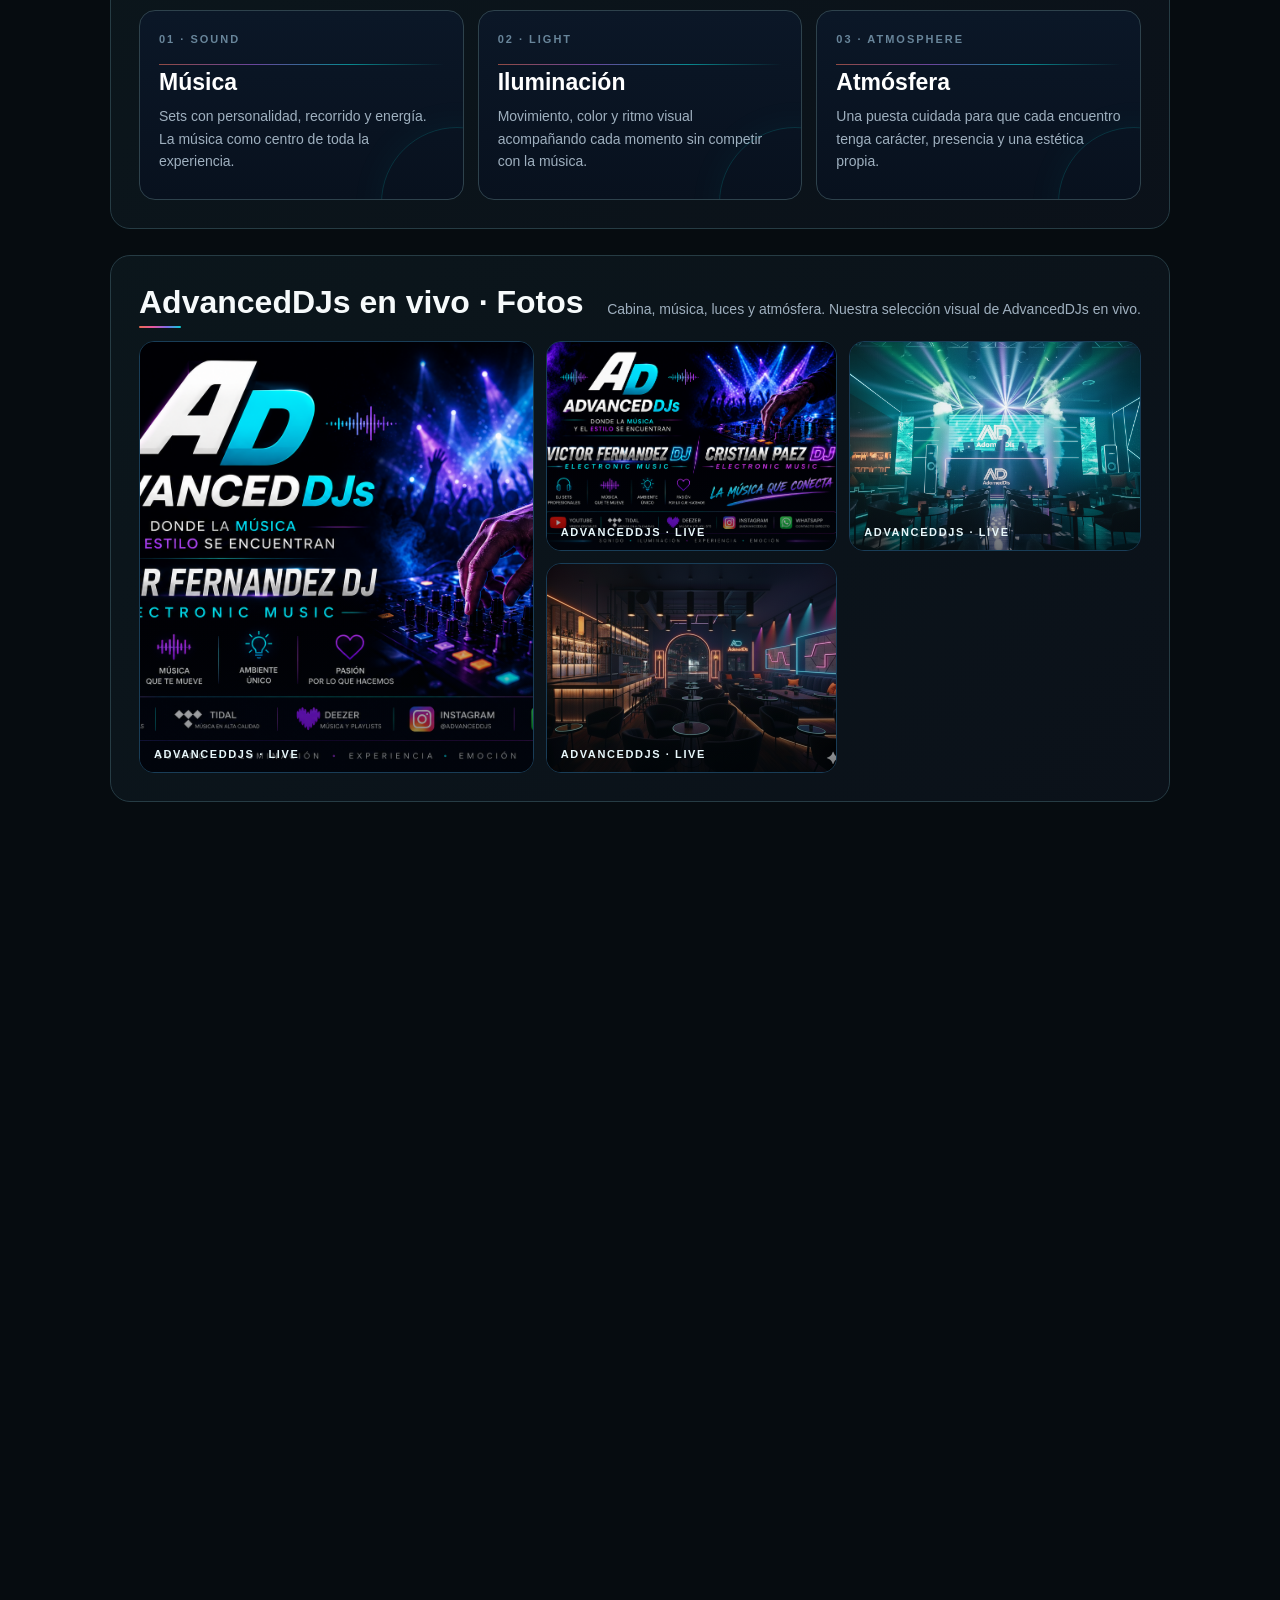
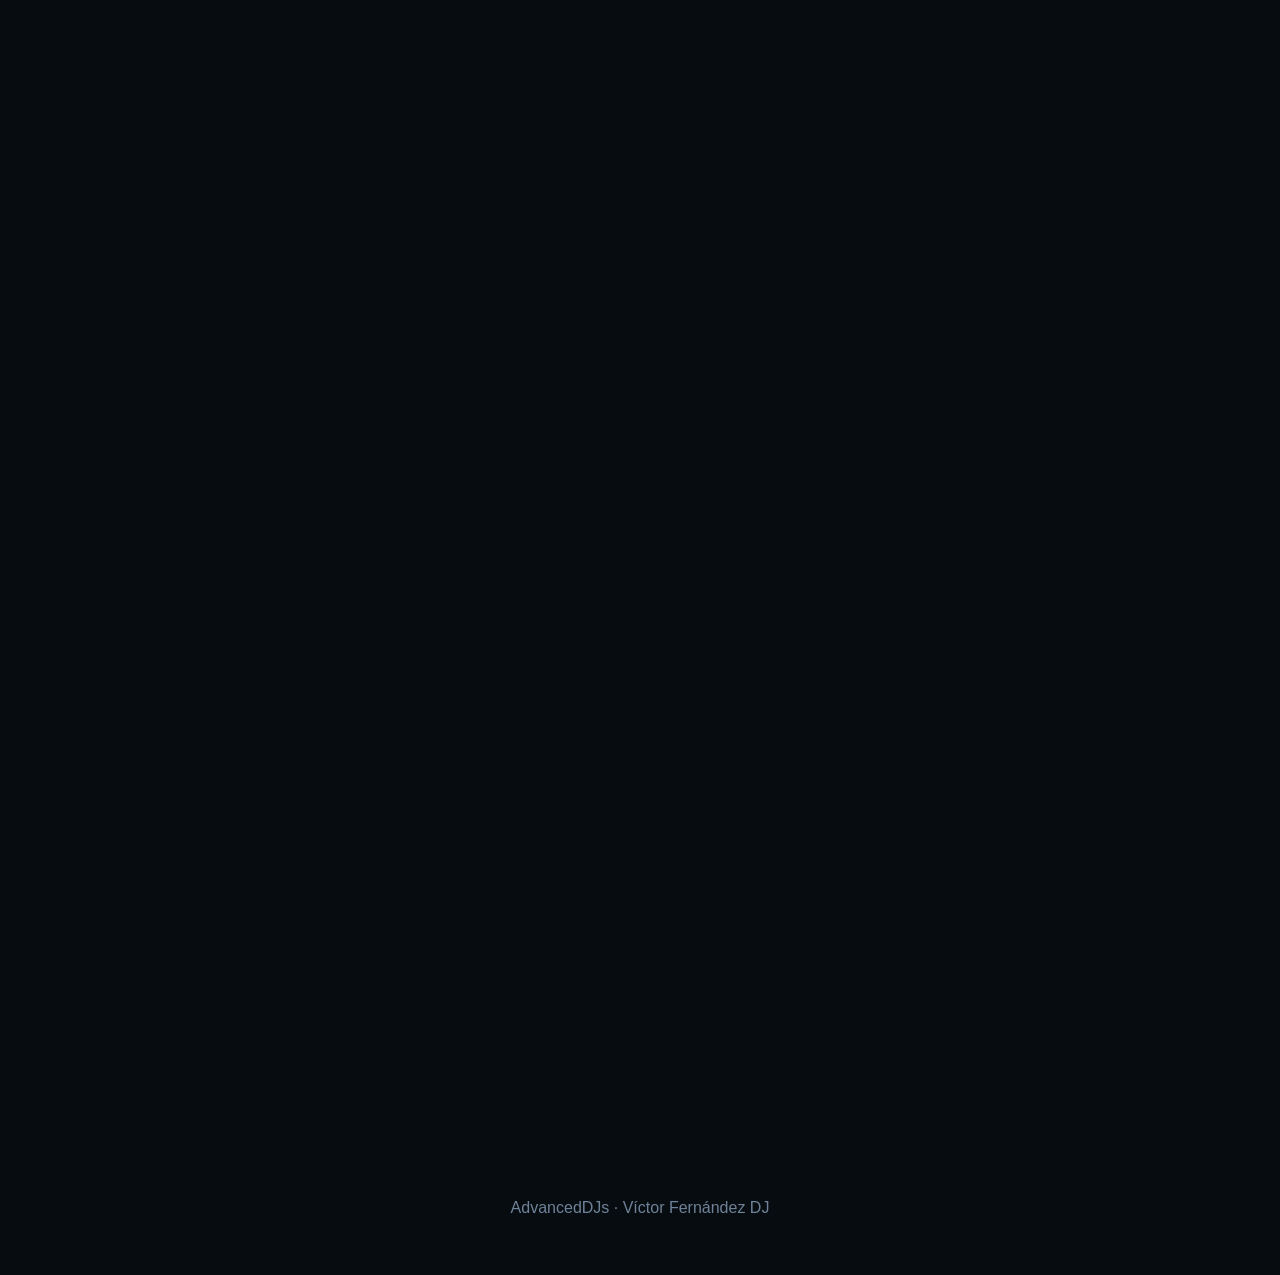
==== commit e8255d53: "AdvancedDJs Control: actualizar web" ====
--- a/index.html
+++ b/index.html
@@ -2357,7 +2357,7 @@
 @media(max-width:1050px){.hub-onair{grid-template-columns:146px minmax(0,1fr);gap:22px}.hub-radio-actions{grid-column:1/-1;width:100%;grid-template-columns:minmax(0,1fr) minmax(0,1fr);gap:12px 22px}.hub-radio-actions>button{grid-column:1}.hub-radio-actions>small{grid-column:1;grid-row:2;text-align:left}.hub-radio-actions>.hub-radio-volume{grid-column:2;grid-row:1}.hub-radio-actions>.hub-radio-share{grid-column:2;grid-row:2}.hub-radio-dock{grid-template-columns:40px minmax(0,1fr) auto auto}.hub-radio-dock .hub-radio-volume{grid-column:2/4;width:100%}.hub-radio-dock .hub-radio-share{max-width:none}.hub-hero-music{grid-template-columns:62px minmax(0,1fr)}.hub-hero-buttons{grid-column:1/-1}.hub-discover{gap:26px}}
 @media(max-width:600px){.hub-onair{grid-template-columns:minmax(0,1fr);padding:22px 18px;gap:19px}.hub-radio-art{justify-content:flex-start;gap:24px}.hub-onair-copy{width:100%}.hub-radio-actions{display:flex;flex-direction:column;align-items:stretch;gap:12px}.hub-radio-actions>small{text-align:left}.hub-radio-actions>.hub-radio-volume{padding:9px 0}.hub-hero-music{grid-template-columns:54px minmax(0,1fr);padding:22px 18px;gap:18px}.hub-hero-music>.hub-rhythm{width:50px;height:50px}.hub-hero-buttons{grid-template-columns:1fr 1fr;gap:10px}.hub-hero-music-copy{width:100%}.hub-radio-dock{grid-template-columns:36px minmax(0,1fr) auto;padding:17px;gap:14px}.hub-radio-dock-copy{min-width:0}.hub-radio-dock .hub-radio-volume{grid-column:1/-1;grid-row:auto;width:100%;grid-template-columns:92px minmax(0,1fr)}.hub-radio-dock .hub-radio-volume button{width:92px}.hub-radio-dock>a:not(.hub-radio-share){grid-column:1/3}.hub-radio-dock .hub-radio-share{grid-column:3;max-width:145px;padding:9px}.hub-discover{grid-template-columns:minmax(0,1fr);gap:18px}.hub-under{flex-wrap:wrap}.hub-official{max-width:100%;box-sizing:border-box}}
 @media(max-width:360px){.hub-hero-buttons{grid-template-columns:1fr}.hub-radio-dock{gap:11px;padding:15px 12px}.hub-radio-dock .hub-radio-share{max-width:125px}}
-}</style><meta name="advanceddjs-build-id" content="mvkep22y-673c7b07">
+}</style><meta name="advanceddjs-build-id" content="mvkevevl-5d73bd4f">
 <style id="hub-editorial-style">.editorial-dj-photo{width:96px;height:96px;object-fit:cover;border-radius:20px;margin-bottom:20px;border:1px solid #60d8c2}.editorial-copy{white-space:pre-line;line-height:1.8;overflow-wrap:anywhere}.editorial-gallery{display:grid;grid-template-columns:repeat(auto-fit,minmax(min(100%,240px),1fr));gap:16px;margin:22px 0}.editorial-gallery img{display:block;width:100%;height:280px;object-fit:contain;background:#071216;border-radius:16px}.editorial-button{display:inline-flex;padding:14px 20px;margin-top:12px;border-radius:12px;background:linear-gradient(110deg,#9df1ce,#50cfca);color:#06231f;font-weight:800;text-decoration:none}.dj-artist-name,.service b{overflow-wrap:anywhere}.dj-artist-phrase,.service .muted{white-space:pre-line}@media(max-width:760px){.editorial-gallery img{height:220px}.editorial-button{justify-content:center;width:100%;box-sizing:border-box}}</style><style id="adjs-control-dynamic">.adjs-dynamic-grid{align-items:stretch}.adjs-primary-card{border-color:#10dfe8!important;box-shadow:0 0 0 1px rgba(16,223,232,.12) inset}.adjs-primary-badge{display:inline-flex;margin-top:8px;padding:4px 8px;border:1px solid rgba(16,223,232,.45);border-radius:999px;color:#18e6ed;font-size:10px;font-weight:900;letter-spacing:.08em}.adjs-dynamic-grid .muted{overflow-wrap:anywhere}.adjs-brand-icon{display:inline-grid;place-items:center;width:29px;height:29px;border-radius:9px;margin-bottom:8px;font-size:19px}.adjs-brand-icon svg{width:21px;height:21px}.adjs-brand-icon.wa{color:#25D366;background:rgba(37,211,102,.10)}.adjs-brand-icon.ig{color:#fff;background:radial-gradient(circle at 30% 105%,#fdf497 0 5%,#fd5949 35%,#d6249f 62%,#285AEB 95%)}.adjs-brand-icon.yt{color:#fff;background:#ff0033}.adjs-brand-icon.mail,.adjs-brand-icon.phone{color:#16e5e5;background:rgba(22,229,229,.10)}</style>
 <script>window.ADVANCEDDJS_DATES=[{"date":"2026-09-24","title":"ELECTRO HOUSE . DANCE . CLUB SPACE","place":"Rio cuarto"},{"date":"2026-09-25","title":"Dj set","place":"Rio cuarto"}];</script>
 </head>
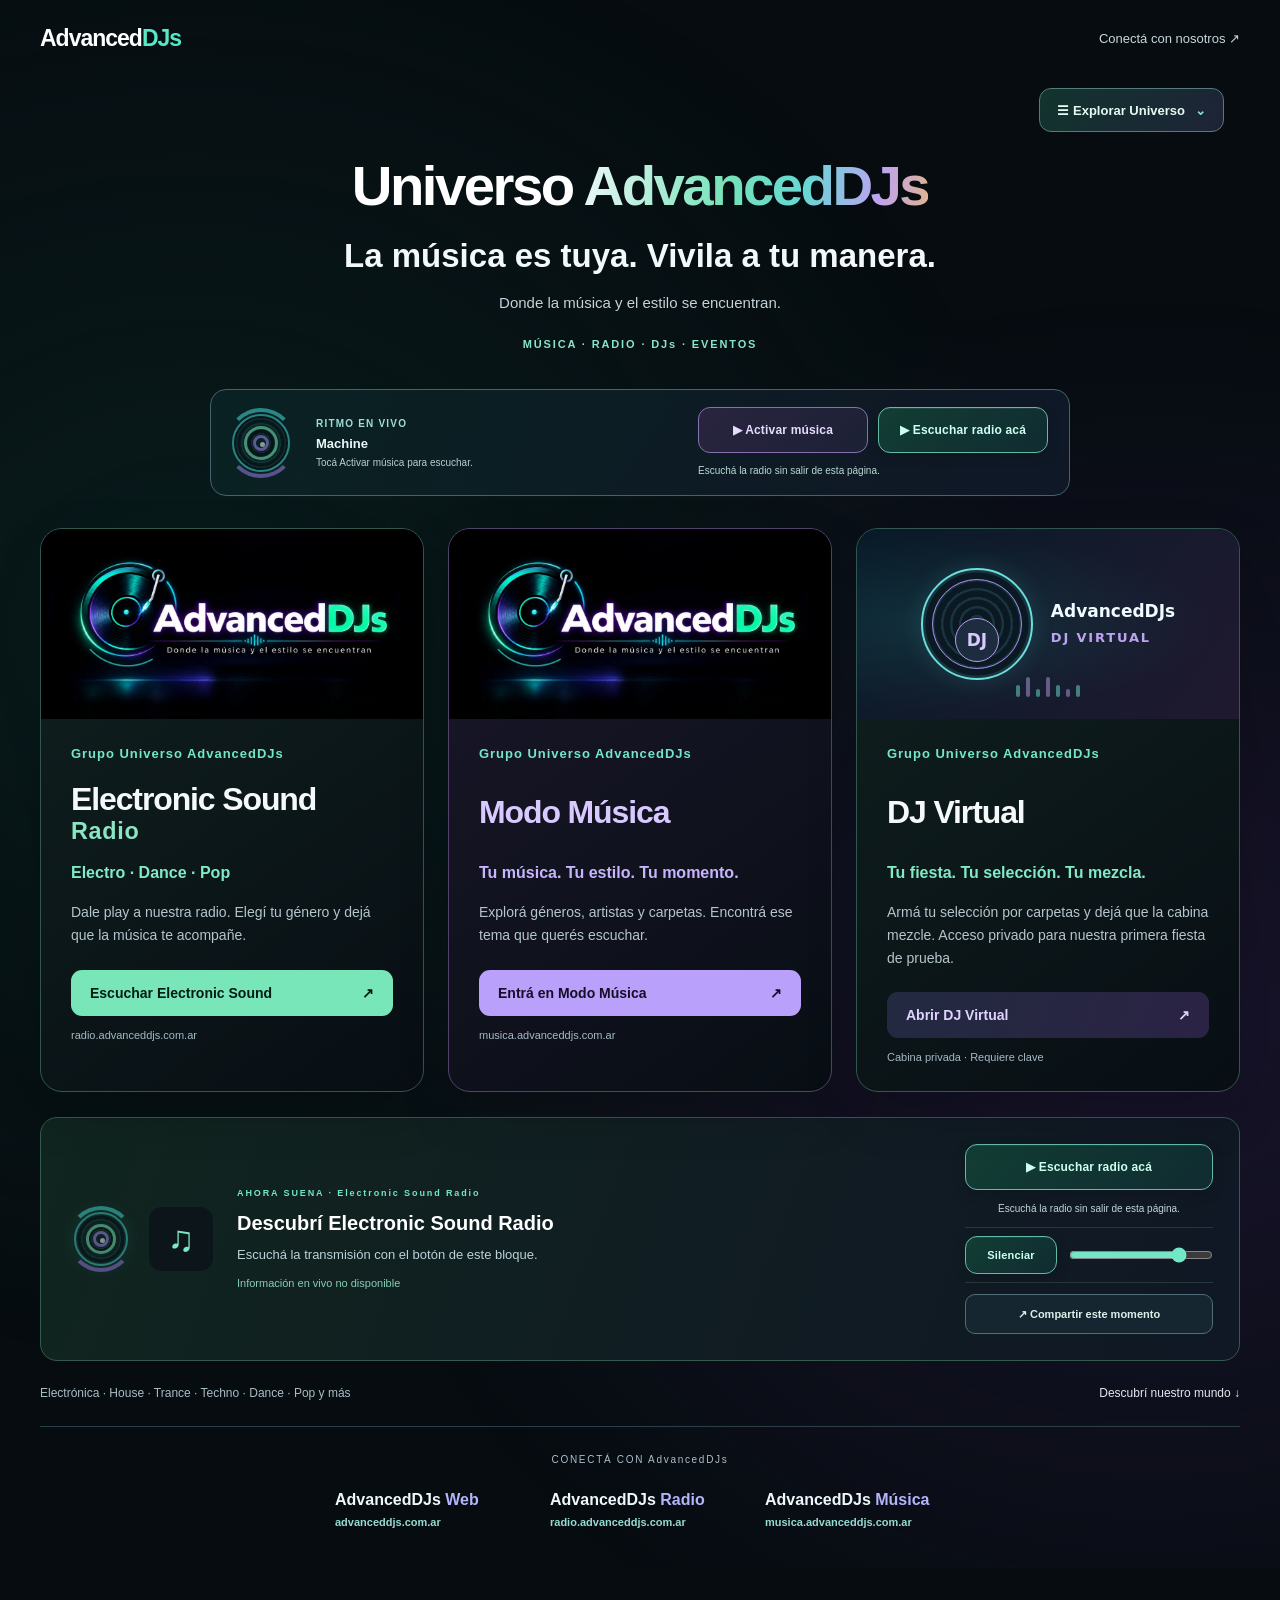
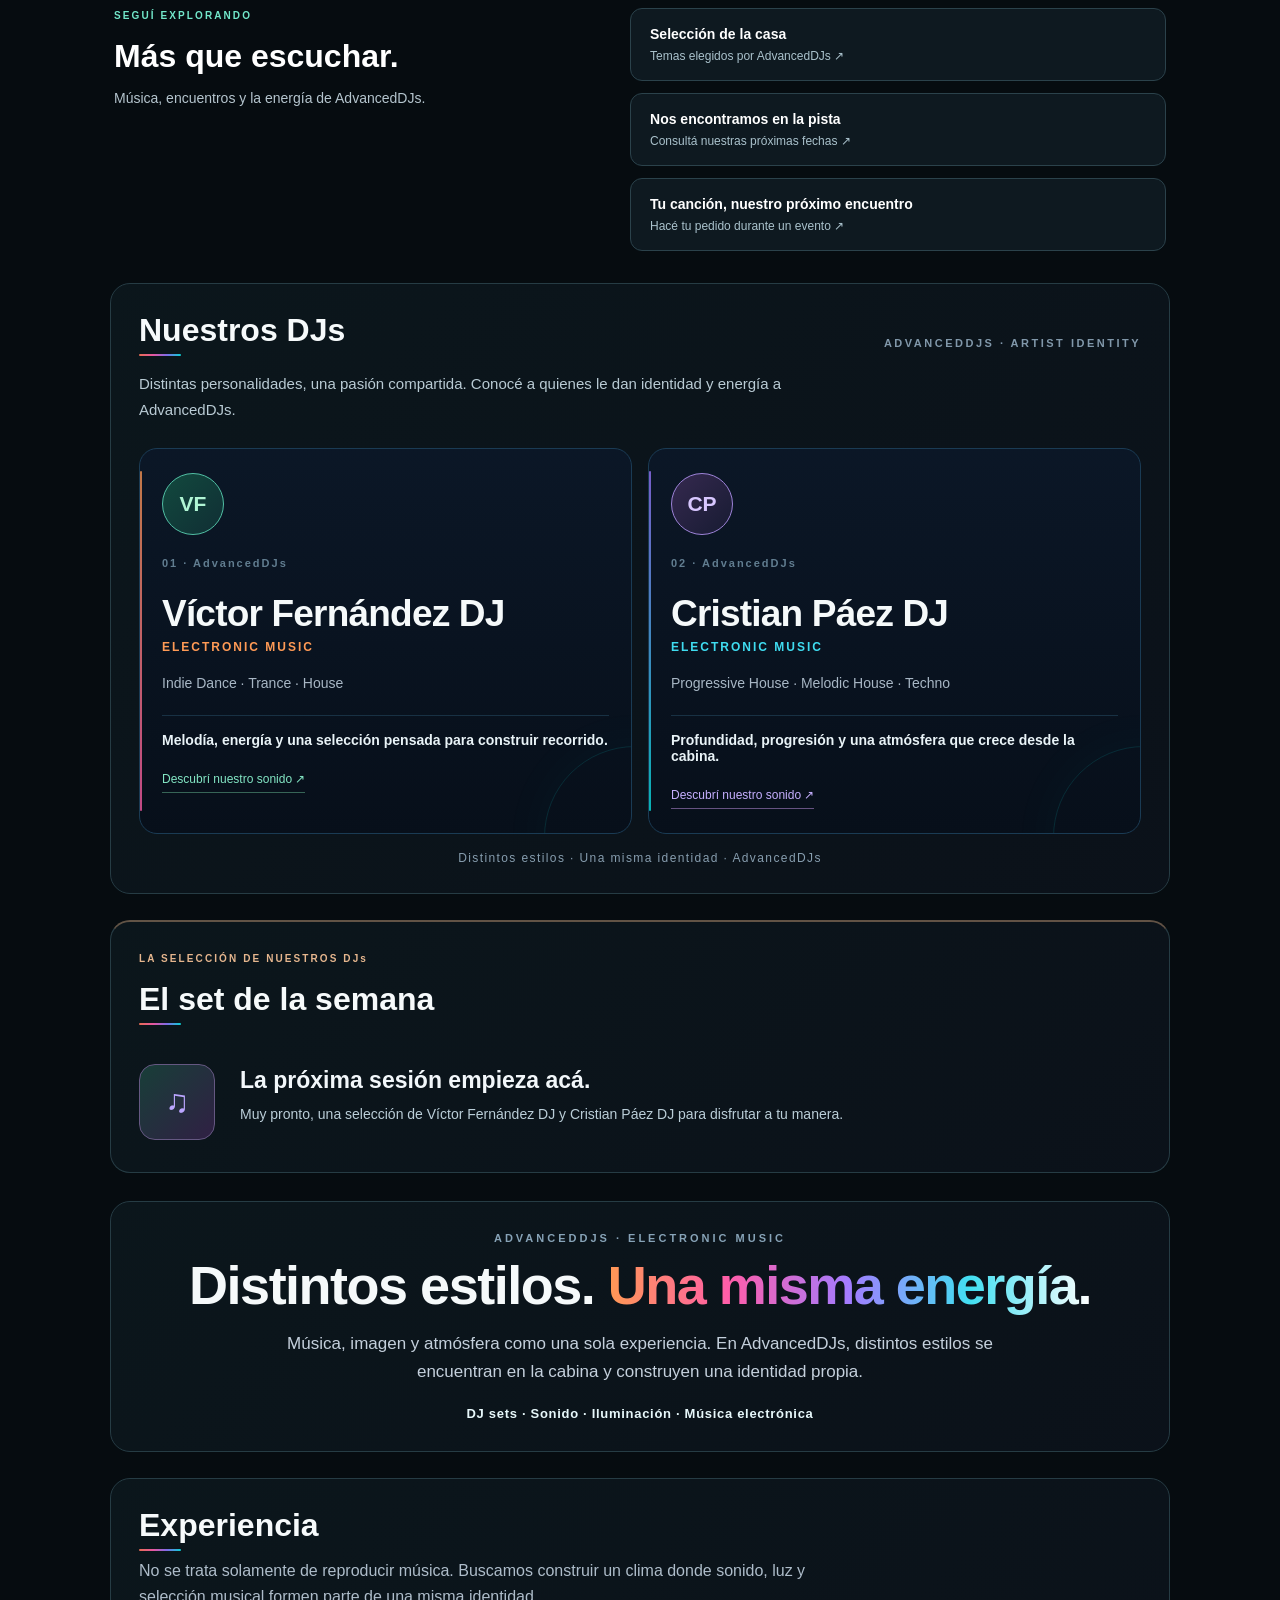
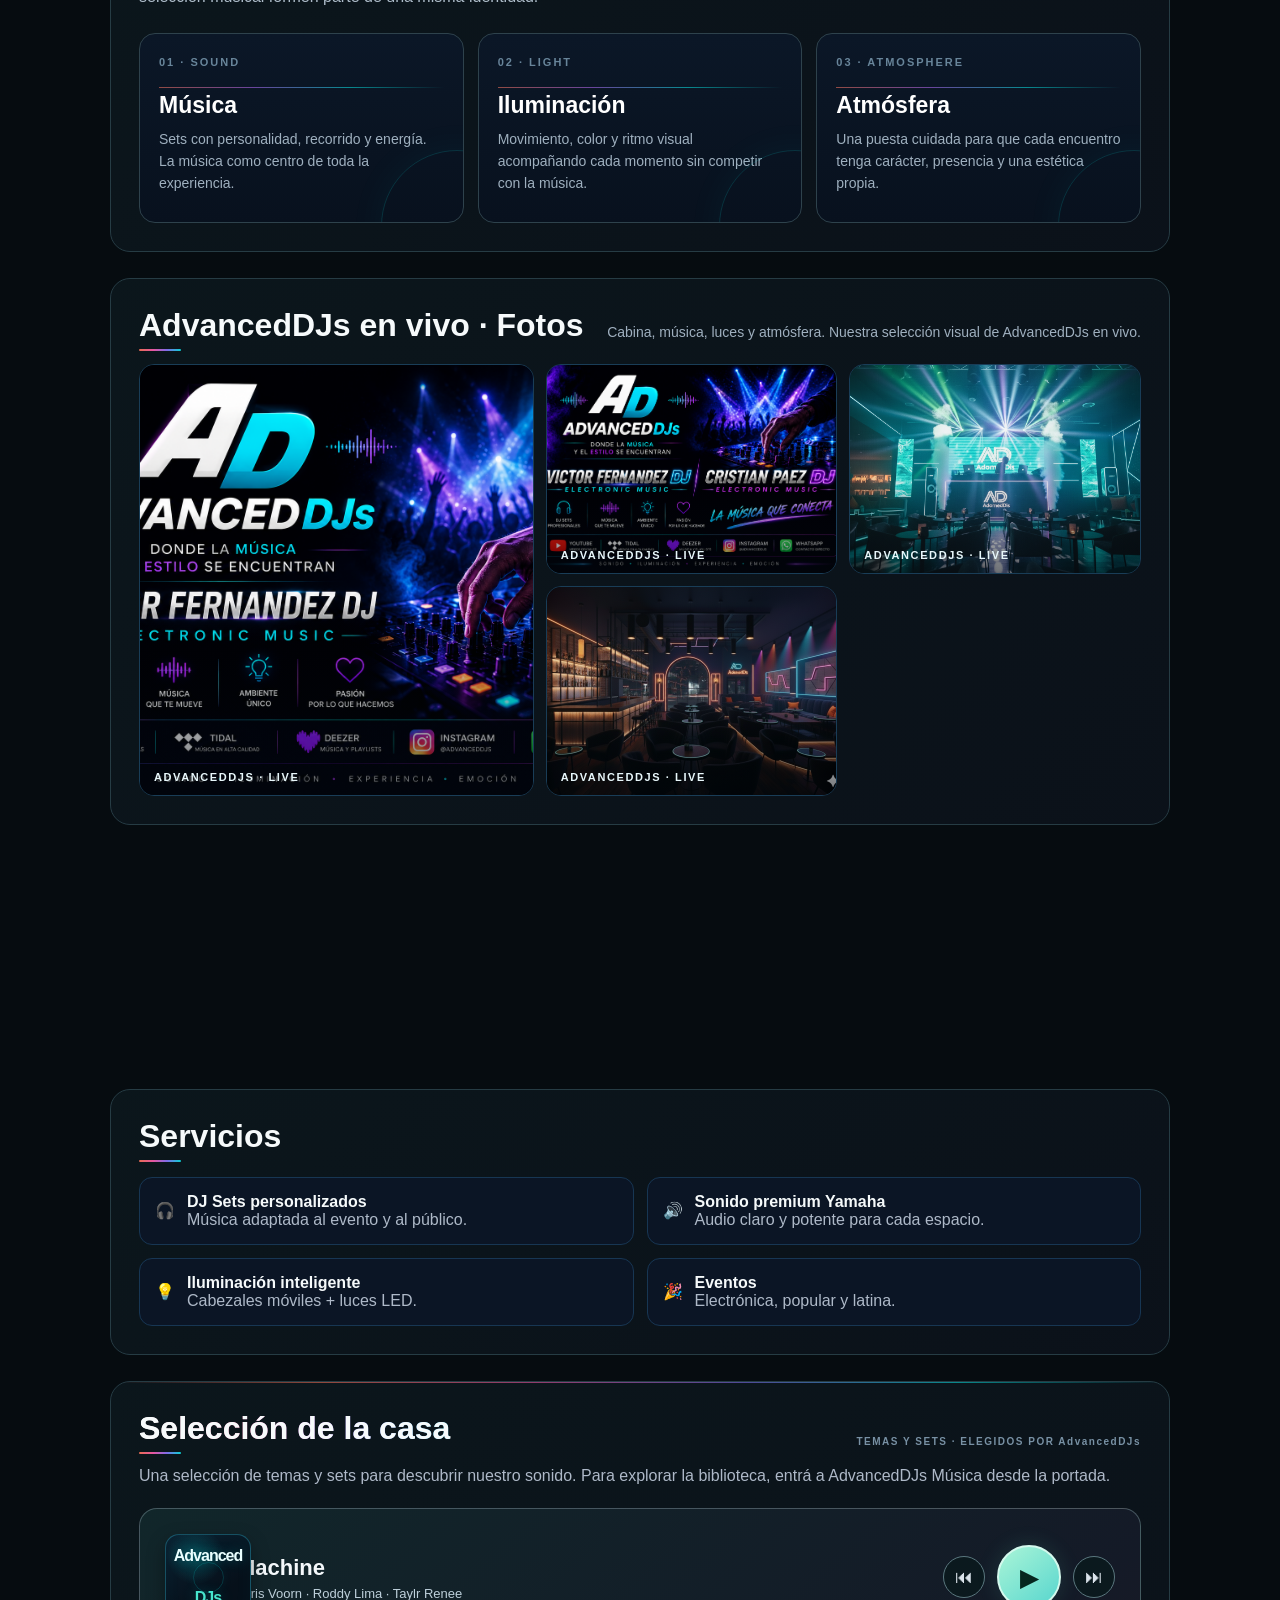
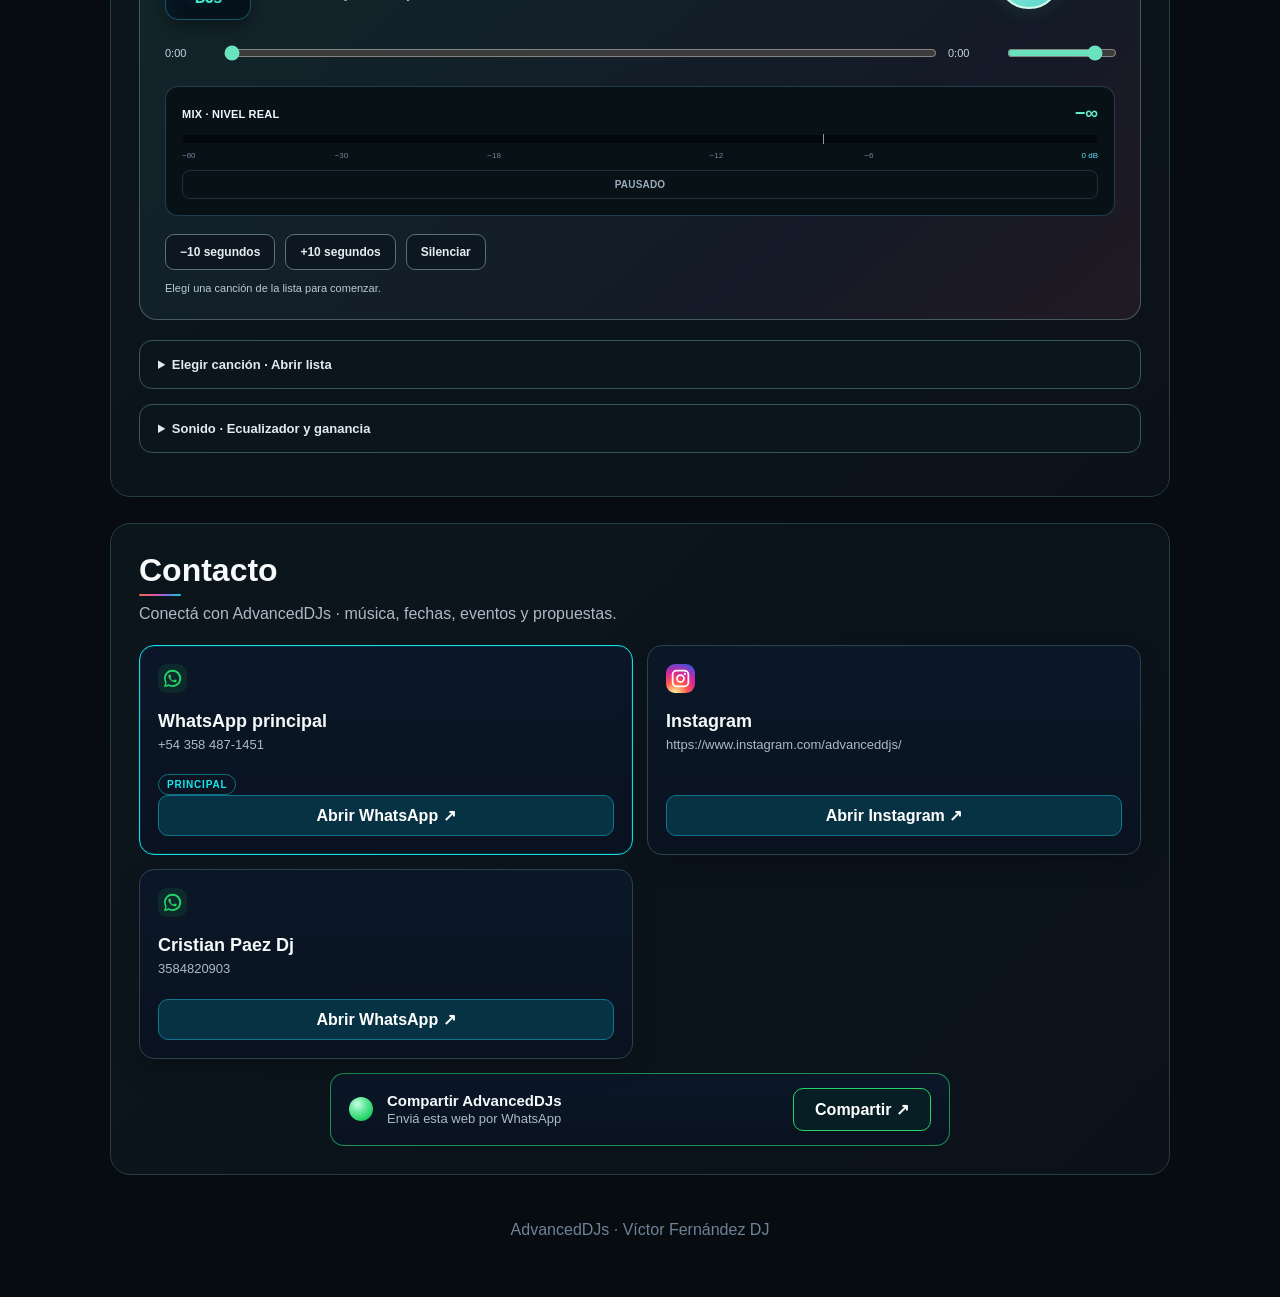
==== commit bbd9b664: "AdvancedDJs Control: actualizar web" ====
--- a/index.html
+++ b/index.html
@@ -2357,7 +2357,7 @@
 @media(max-width:1050px){.hub-onair{grid-template-columns:146px minmax(0,1fr);gap:22px}.hub-radio-actions{grid-column:1/-1;width:100%;grid-template-columns:minmax(0,1fr) minmax(0,1fr);gap:12px 22px}.hub-radio-actions>button{grid-column:1}.hub-radio-actions>small{grid-column:1;grid-row:2;text-align:left}.hub-radio-actions>.hub-radio-volume{grid-column:2;grid-row:1}.hub-radio-actions>.hub-radio-share{grid-column:2;grid-row:2}.hub-radio-dock{grid-template-columns:40px minmax(0,1fr) auto auto}.hub-radio-dock .hub-radio-volume{grid-column:2/4;width:100%}.hub-radio-dock .hub-radio-share{max-width:none}.hub-hero-music{grid-template-columns:62px minmax(0,1fr)}.hub-hero-buttons{grid-column:1/-1}.hub-discover{gap:26px}}
 @media(max-width:600px){.hub-onair{grid-template-columns:minmax(0,1fr);padding:22px 18px;gap:19px}.hub-radio-art{justify-content:flex-start;gap:24px}.hub-onair-copy{width:100%}.hub-radio-actions{display:flex;flex-direction:column;align-items:stretch;gap:12px}.hub-radio-actions>small{text-align:left}.hub-radio-actions>.hub-radio-volume{padding:9px 0}.hub-hero-music{grid-template-columns:54px minmax(0,1fr);padding:22px 18px;gap:18px}.hub-hero-music>.hub-rhythm{width:50px;height:50px}.hub-hero-buttons{grid-template-columns:1fr 1fr;gap:10px}.hub-hero-music-copy{width:100%}.hub-radio-dock{grid-template-columns:36px minmax(0,1fr) auto;padding:17px;gap:14px}.hub-radio-dock-copy{min-width:0}.hub-radio-dock .hub-radio-volume{grid-column:1/-1;grid-row:auto;width:100%;grid-template-columns:92px minmax(0,1fr)}.hub-radio-dock .hub-radio-volume button{width:92px}.hub-radio-dock>a:not(.hub-radio-share){grid-column:1/3}.hub-radio-dock .hub-radio-share{grid-column:3;max-width:145px;padding:9px}.hub-discover{grid-template-columns:minmax(0,1fr);gap:18px}.hub-under{flex-wrap:wrap}.hub-official{max-width:100%;box-sizing:border-box}}
 @media(max-width:360px){.hub-hero-buttons{grid-template-columns:1fr}.hub-radio-dock{gap:11px;padding:15px 12px}.hub-radio-dock .hub-radio-share{max-width:125px}}
-}</style><meta name="advanceddjs-build-id" content="mvkevevl-5d73bd4f">
+}</style><style id="hub-dj-platform-v19">.hub-platforms{grid-template-columns:repeat(3,minmax(0,1fr))!important}.hub-dj-art{height:190px;display:flex;align-items:center;justify-content:center;gap:18px;background:radial-gradient(ellipse at 20% 50%,#1c63654a,transparent 65%),linear-gradient(125deg,#081b28,#201930);position:relative;overflow:hidden}.hub-dj-disc{width:112px;height:112px;border-radius:50%;border:2px solid #69dfdc;display:grid;place-items:center;background:repeating-radial-gradient(circle,#0b1923 0 6px,#193340 7px 9px);box-shadow:0 0 24px #60dfdb24;position:relative}.hub-dj-disc:before{content:'';position:absolute;inset:9px;border:1px solid #a58be7;border-radius:50%}.hub-dj-disc b{display:grid;place-items:center;width:44px;height:44px;border-radius:50%;background:#1e2c40;border:1px solid #b6a0e7;color:#d9c9ff;font:800 17px system-ui}.hub-dj-art>span{font:700 17px/1.5 system-ui;color:#effbff}.hub-dj-art strong{color:#bda4f1;font-size:13px;letter-spacing:.14em}.hub-dj-bars{position:absolute;bottom:22px;left:30px;right:30px;display:flex;justify-content:center;align-items:end;gap:6px;height:20px;opacity:.5}.hub-dj-bars i{width:4px;border-radius:3px;background:#6fe0d3;height:12px}.hub-dj-bars i:nth-child(2n){height:20px;background:#b29bdd}.hub-dj-bars i:nth-child(3n){height:8px}.hub-dj .hub-button{border-color:#8c7cb7!important;color:#e0d3ff!important;background:linear-gradient(110deg,#222a40,#2b2344)!important}@media(min-width:761px) and (max-width:1080px){.hub-platforms{grid-template-columns:repeat(2,minmax(0,1fr))!important}.hub-dj{grid-column:1/-1;display:grid;grid-template-columns:1fr 1fr}.hub-dj-art{height:100%;min-height:240px}}@media(max-width:760px){.hub-platforms{grid-template-columns:1fr!important}.hub-dj-art{height:180px}}</style><meta name="advanceddjs-build-id" content="mvkf7768-921e0f4c">
 <style id="hub-editorial-style">.editorial-dj-photo{width:96px;height:96px;object-fit:cover;border-radius:20px;margin-bottom:20px;border:1px solid #60d8c2}.editorial-copy{white-space:pre-line;line-height:1.8;overflow-wrap:anywhere}.editorial-gallery{display:grid;grid-template-columns:repeat(auto-fit,minmax(min(100%,240px),1fr));gap:16px;margin:22px 0}.editorial-gallery img{display:block;width:100%;height:280px;object-fit:contain;background:#071216;border-radius:16px}.editorial-button{display:inline-flex;padding:14px 20px;margin-top:12px;border-radius:12px;background:linear-gradient(110deg,#9df1ce,#50cfca);color:#06231f;font-weight:800;text-decoration:none}.dj-artist-name,.service b{overflow-wrap:anywhere}.dj-artist-phrase,.service .muted{white-space:pre-line}@media(max-width:760px){.editorial-gallery img{height:220px}.editorial-button{justify-content:center;width:100%;box-sizing:border-box}}</style><style id="adjs-control-dynamic">.adjs-dynamic-grid{align-items:stretch}.adjs-primary-card{border-color:#10dfe8!important;box-shadow:0 0 0 1px rgba(16,223,232,.12) inset}.adjs-primary-badge{display:inline-flex;margin-top:8px;padding:4px 8px;border:1px solid rgba(16,223,232,.45);border-radius:999px;color:#18e6ed;font-size:10px;font-weight:900;letter-spacing:.08em}.adjs-dynamic-grid .muted{overflow-wrap:anywhere}.adjs-brand-icon{display:inline-grid;place-items:center;width:29px;height:29px;border-radius:9px;margin-bottom:8px;font-size:19px}.adjs-brand-icon svg{width:21px;height:21px}.adjs-brand-icon.wa{color:#25D366;background:rgba(37,211,102,.10)}.adjs-brand-icon.ig{color:#fff;background:radial-gradient(circle at 30% 105%,#fdf497 0 5%,#fd5949 35%,#d6249f 62%,#285AEB 95%)}.adjs-brand-icon.yt{color:#fff;background:#ff0033}.adjs-brand-icon.mail,.adjs-brand-icon.phone{color:#16e5e5;background:rgba(22,229,229,.10)}</style>
 <script>window.ADVANCEDDJS_DATES=[{"date":"2026-09-24","title":"ELECTRO HOUSE . DANCE . CLUB SPACE","place":"Rio cuarto"},{"date":"2026-09-25","title":"Dj set","place":"Rio cuarto"}];</script>
 </head>
@@ -2425,7 +2425,7 @@
 
 
 <header class="hub-hero" id="inicio"><div class="hub-top"><a href="#inicio" class="hub-wordmark">Advanced<span>DJs</span></a><a href="#contacto">Conectá con nosotros ↗</a></div><div class="hub-intro"><h1>Universo <span>AdvancedDJs</span></h1><p class="hub-main-claim">La música es tuya. Vivila a tu manera.</p><p class="hub-motto">Donde la música y el estilo se encuentran.</p><p class="hub-categories">MÚSICA · RADIO · DJs · EVENTOS</p></div><div class="hub-hero-music" aria-label="Música de la portada"><div class="hub-rhythm" aria-hidden="true"><i></i><b></b></div><div class="hub-hero-music-copy"><strong id="heroRhythmLabel">RITMO EN VIVO</strong><span id="heroMusicTrack">Selección de AdvancedDJs</span><small id="heroMusicStatus" role="status">Preparando música…</small></div><div class="hub-hero-buttons"><button type="button" id="heroMusicToggle" aria-label="Activar música" aria-pressed="false">▶ Activar música</button><button type="button" id="heroRadioToggle" aria-pressed="false" aria-controls="hubRadioAudio">▶ Escuchar radio acá</button><small class="hub-hero-radio-status" id="heroRadioPlayback" role="status">Radio pausada</small></div></div><div class="hub-platforms">
-<article class="hub-platform hub-radio" id="radio-portal"><img class="hub-logo" src="[data-uri]" alt="AdvancedDJs" width="1100" height="619"><div class="hub-card-copy"><p class="hub-eyebrow">Grupo Universo AdvancedDJs</p><h2>Electronic Sound <span>Radio</span></h2><p class="hub-subtitle">Electro · Dance · Pop</p><p class="hub-description">Dale play a nuestra radio. Elegí tu género y dejá que la música te acompañe.</p><a class="hub-button" href="https://radio.advanceddjs.com.ar/radio" target="_blank" rel="noopener">Escuchar Electronic Sound <span aria-hidden="true">↗</span></a><small>radio.advanceddjs.com.ar</small></div></article><article class="hub-platform hub-music" id="music-portal"><img class="hub-logo" src="[data-uri]" alt="AdvancedDJs" width="1100" height="619"><div class="hub-card-copy"><p class="hub-eyebrow">Grupo Universo AdvancedDJs</p><h2>Modo Música</h2><p class="hub-subtitle">Tu música. Tu estilo. Tu momento.</p><p class="hub-description">Explorá géneros, artistas y carpetas. Encontrá ese tema que querés escuchar.</p><a class="hub-button" href="https://musica.advanceddjs.com.ar/" target="_blank" rel="noopener">Entrá en Modo Música <span aria-hidden="true">↗</span></a><small>musica.advanceddjs.com.ar</small></div></article></div><section class="hub-onair" aria-labelledby="onair-heading"><div class="hub-radio-art"><div class="hub-rhythm" aria-hidden="true"><i></i><b></b></div><div class="hub-onair-cover"><img id="hubRadioCover" alt="Portada del tema actual" hidden><span id="hubRadioFallback" aria-hidden="true">♫</span></div></div><div class="hub-onair-copy"><p class="hub-eyebrow" id="onair-heading">AHORA SUENA · Electronic Sound Radio</p><h3 id="hubRadioTitle">Consultando la radio…</h3><p id="hubRadioArtist">La información se actualiza automáticamente.</p><p id="hubRadioNext" hidden></p><small id="hubRadioStatus" role="status">Conectando</small></div><div class="hub-radio-actions"><button type="button" class="hub-onair-listen" id="hubRadioToggle" aria-pressed="false" aria-controls="hubRadioAudio">▶ Escuchar radio acá</button><small id="hubRadioPlayback" role="status" aria-live="polite">Escuchá la radio sin salir de esta página.</small></div><audio id="hubRadioAudio" preload="none"></audio></section><div class="hub-under"><span>Electrónica · House · Trance · Techno · Dance · Pop y más</span><a href="#descubri">Descubrí nuestro mundo ↓</a></div><nav class="hub-official" aria-label="Sitios oficiales de AdvancedDJs"><p class="hub-official-label">CONECTÁ CON AdvancedDJs</p><a href="https://advanceddjs.com.ar/" target="_blank" rel="noopener"> <b>AdvancedDJs <span>Web</span></b><small>advanceddjs.com.ar</small></a><a href="https://radio.advanceddjs.com.ar/radio" target="_blank" rel="noopener"><b>AdvancedDJs <span>Radio</span></b><small>radio.advanceddjs.com.ar</small></a><a href="https://musica.advanceddjs.com.ar/" target="_blank" rel="noopener"><b>AdvancedDJs <span>Música</span></b><small>musica.advanceddjs.com.ar</small></a></nav></header>
+<article class="hub-platform hub-radio" id="radio-portal"><img class="hub-logo" src="[data-uri]" alt="AdvancedDJs" width="1100" height="619"><div class="hub-card-copy"><p class="hub-eyebrow">Grupo Universo AdvancedDJs</p><h2>Electronic Sound <span>Radio</span></h2><p class="hub-subtitle">Electro · Dance · Pop</p><p class="hub-description">Dale play a nuestra radio. Elegí tu género y dejá que la música te acompañe.</p><a class="hub-button" href="https://radio.advanceddjs.com.ar/radio" target="_blank" rel="noopener">Escuchar Electronic Sound <span aria-hidden="true">↗</span></a><small>radio.advanceddjs.com.ar</small></div></article><article class="hub-platform hub-music" id="music-portal"><img class="hub-logo" src="[data-uri]" alt="AdvancedDJs" width="1100" height="619"><div class="hub-card-copy"><p class="hub-eyebrow">Grupo Universo AdvancedDJs</p><h2>Modo Música</h2><p class="hub-subtitle">Tu música. Tu estilo. Tu momento.</p><p class="hub-description">Explorá géneros, artistas y carpetas. Encontrá ese tema que querés escuchar.</p><a class="hub-button" href="https://musica.advanceddjs.com.ar/" target="_blank" rel="noopener">Entrá en Modo Música <span aria-hidden="true">↗</span></a><small>musica.advanceddjs.com.ar</small></div></article><article class="hub-platform hub-dj" id="djvirtual-portal"><div class="hub-dj-art" aria-hidden="true"><div class="hub-dj-disc"><i></i><b>DJ</b></div><div class="hub-dj-bars"><i></i><i></i><i></i><i></i><i></i><i></i><i></i></div><span>AdvancedDJs<br><strong>DJ VIRTUAL</strong></span></div><div class="hub-card-copy"><p class="hub-eyebrow">Grupo Universo AdvancedDJs</p><h2>DJ Virtual</h2><p class="hub-subtitle">Tu fiesta. Tu selección. Tu mezcla.</p><p class="hub-description">Armá tu selección por carpetas y dejá que la cabina mezcle. Acceso privado para nuestra primera fiesta de prueba.</p><a class="hub-button" href="https://djvirtual.advanceddjs.com.ar/cabina" target="_blank" rel="noopener">Abrir DJ Virtual <span aria-hidden="true">↗</span></a><small>Cabina privada · Requiere clave</small></div></article></div><section class="hub-onair" aria-labelledby="onair-heading"><div class="hub-radio-art"><div class="hub-rhythm" aria-hidden="true"><i></i><b></b></div><div class="hub-onair-cover"><img id="hubRadioCover" alt="Portada del tema actual" hidden><span id="hubRadioFallback" aria-hidden="true">♫</span></div></div><div class="hub-onair-copy"><p class="hub-eyebrow" id="onair-heading">AHORA SUENA · Electronic Sound Radio</p><h3 id="hubRadioTitle">Consultando la radio…</h3><p id="hubRadioArtist">La información se actualiza automáticamente.</p><p id="hubRadioNext" hidden></p><small id="hubRadioStatus" role="status">Conectando</small></div><div class="hub-radio-actions"><button type="button" class="hub-onair-listen" id="hubRadioToggle" aria-pressed="false" aria-controls="hubRadioAudio">▶ Escuchar radio acá</button><small id="hubRadioPlayback" role="status" aria-live="polite">Escuchá la radio sin salir de esta página.</small></div><audio id="hubRadioAudio" preload="none"></audio></section><div class="hub-under"><span>Electrónica · House · Trance · Techno · Dance · Pop y más</span><a href="#descubri">Descubrí nuestro mundo ↓</a></div><nav class="hub-official" aria-label="Sitios oficiales de AdvancedDJs"><p class="hub-official-label">CONECTÁ CON AdvancedDJs</p><a href="https://advanceddjs.com.ar/" target="_blank" rel="noopener"> <b>AdvancedDJs <span>Web</span></b><small>advanceddjs.com.ar</small></a><a href="https://radio.advanceddjs.com.ar/radio" target="_blank" rel="noopener"><b>AdvancedDJs <span>Radio</span></b><small>radio.advanceddjs.com.ar</small></a><a href="https://musica.advanceddjs.com.ar/" target="_blank" rel="noopener"><b>AdvancedDJs <span>Música</span></b><small>musica.advanceddjs.com.ar</small></a></nav></header>
 
 <aside class="adjs-news" aria-label="Informativo y accesos directos de AdvancedDJs">
   <div class="adjs-news-window">
@@ -3924,5 +3924,5 @@
 let panelVisible=true;function syncDock(){const playing=toggle.getAttribute('aria-pressed')==='true';dock.hidden=panelVisible||!playing;document.body.classList.toggle('hub-radio-dock-visible',!dock.hidden);dock.querySelector('strong').textContent=title.textContent;dock.querySelector('.hub-radio-dock-copy small').textContent='Electronic Sound Radio'+(artist.textContent?' · '+artist.textContent:'');}
 new IntersectionObserver(entries=>{panelVisible=entries[0].isIntersecting;syncDock();},{threshold:0}).observe(panel);
 new MutationObserver(syncDock).observe(toggle,{attributes:true,attributeFilter:['aria-pressed'],childList:true});[title,artist].forEach(el=>new MutationObserver(syncDock).observe(el,{childList:true,subtree:true,characterData:true}));dock.querySelector('.hub-radio-dock-pause').addEventListener('click',()=>toggle.click());syncDock();
-})();</script><script id="hub-v12-share-script">(()=>{const title=document.getElementById('hubRadioTitle'),artist=document.getElementById('hubRadioArtist'),status=document.getElementById('hubRadioStatus');const containers=[document.querySelector('.hub-radio-actions'),document.querySelector('.hub-radio-dock')].filter(Boolean);const links=containers.map(box=>{const a=document.createElement('a');a.className='hub-radio-share';a.textContent='↗ Compartir este momento';a.target='_blank';a.rel='noopener noreferrer';a.setAttribute('aria-label','Compartir este momento por WhatsApp');box.append(a);return a;});function sync(){const available=status&&!status.textContent.includes('no disponible')&&title?.textContent&&!title.textContent.includes('Consultando');let message='Estoy escuchando Electronic Sound Radio, de Grupo Universo AdvancedDJs.';if(available)message+=' Ahora suena: '+title.textContent+(artist?.textContent?' — '+artist.textContent:'')+'.';message+=' ¡Sumate a escuchar! https://advanceddjs.com.ar/#radio-ahora-suena';links.forEach(a=>a.href='https://wa.me/?text='+encodeURIComponent(message));} [title,artist,status].filter(Boolean).forEach(el=>new MutationObserver(sync).observe(el,{childList:true,subtree:true,characterData:true}));sync();})();</script><script id="hub-v13-menu-script">(()=>{const nav=document.querySelector('.quick-nav'),intro=document.querySelector('.hub-intro');if(!nav||!intro)return;const menu=document.createElement('details');menu.className='hub-explore';const summary=document.createElement('summary');summary.textContent='☰ Explorar Universo';menu.append(summary,nav);intro.before(menu);nav.querySelectorAll('a').forEach(a=>a.addEventListener('click',()=>{menu.open=false;}));document.addEventListener('click',e=>{if(menu.open&&!menu.contains(e.target))menu.open=false;});document.addEventListener('keydown',e=>{if(e.key==='Escape'&&menu.open){menu.open=false;summary.focus();}});})();</script></body>
+})();</script><script id="hub-v12-share-script">(()=>{const title=document.getElementById('hubRadioTitle'),artist=document.getElementById('hubRadioArtist'),status=document.getElementById('hubRadioStatus');const containers=[document.querySelector('.hub-radio-actions'),document.querySelector('.hub-radio-dock')].filter(Boolean);const links=containers.map(box=>{const a=document.createElement('a');a.className='hub-radio-share';a.textContent='↗ Compartir este momento';a.target='_blank';a.rel='noopener noreferrer';a.setAttribute('aria-label','Compartir este momento por WhatsApp');box.append(a);return a;});function sync(){const available=status&&!status.textContent.includes('no disponible')&&title?.textContent&&!title.textContent.includes('Consultando');let message='Estoy escuchando Electronic Sound Radio, de Grupo Universo AdvancedDJs.';if(available)message+=' Ahora suena: '+title.textContent+(artist?.textContent?' — '+artist.textContent:'')+'.';message+=' ¡Sumate a escuchar! https://advanceddjs.com.ar/#radio-ahora-suena';links.forEach(a=>a.href='https://wa.me/?text='+encodeURIComponent(message));} [title,artist,status].filter(Boolean).forEach(el=>new MutationObserver(sync).observe(el,{childList:true,subtree:true,characterData:true}));sync();})();</script><script id="hub-v13-menu-script">(()=>{const nav=document.querySelector('.quick-nav'),intro=document.querySelector('.hub-intro');if(!nav||!intro)return;const menu=document.createElement('details');menu.className='hub-explore';const summary=document.createElement('summary');summary.textContent='☰ Explorar Universo';menu.append(summary,nav);intro.before(menu);nav.querySelectorAll('a').forEach(a=>a.addEventListener('click',()=>{menu.open=false;}));document.addEventListener('click',e=>{if(menu.open&&!menu.contains(e.target))menu.open=false;});document.addEventListener('keydown',e=>{if(e.key==='Escape'&&menu.open){menu.open=false;summary.focus();}});})();</script><script id="hub-dj-audio-handoff">document.querySelector('#djvirtual-portal .hub-button').addEventListener('click',()=>{document.querySelectorAll('audio,video').forEach(a=>a.pause())});</script></body>
 </html>
